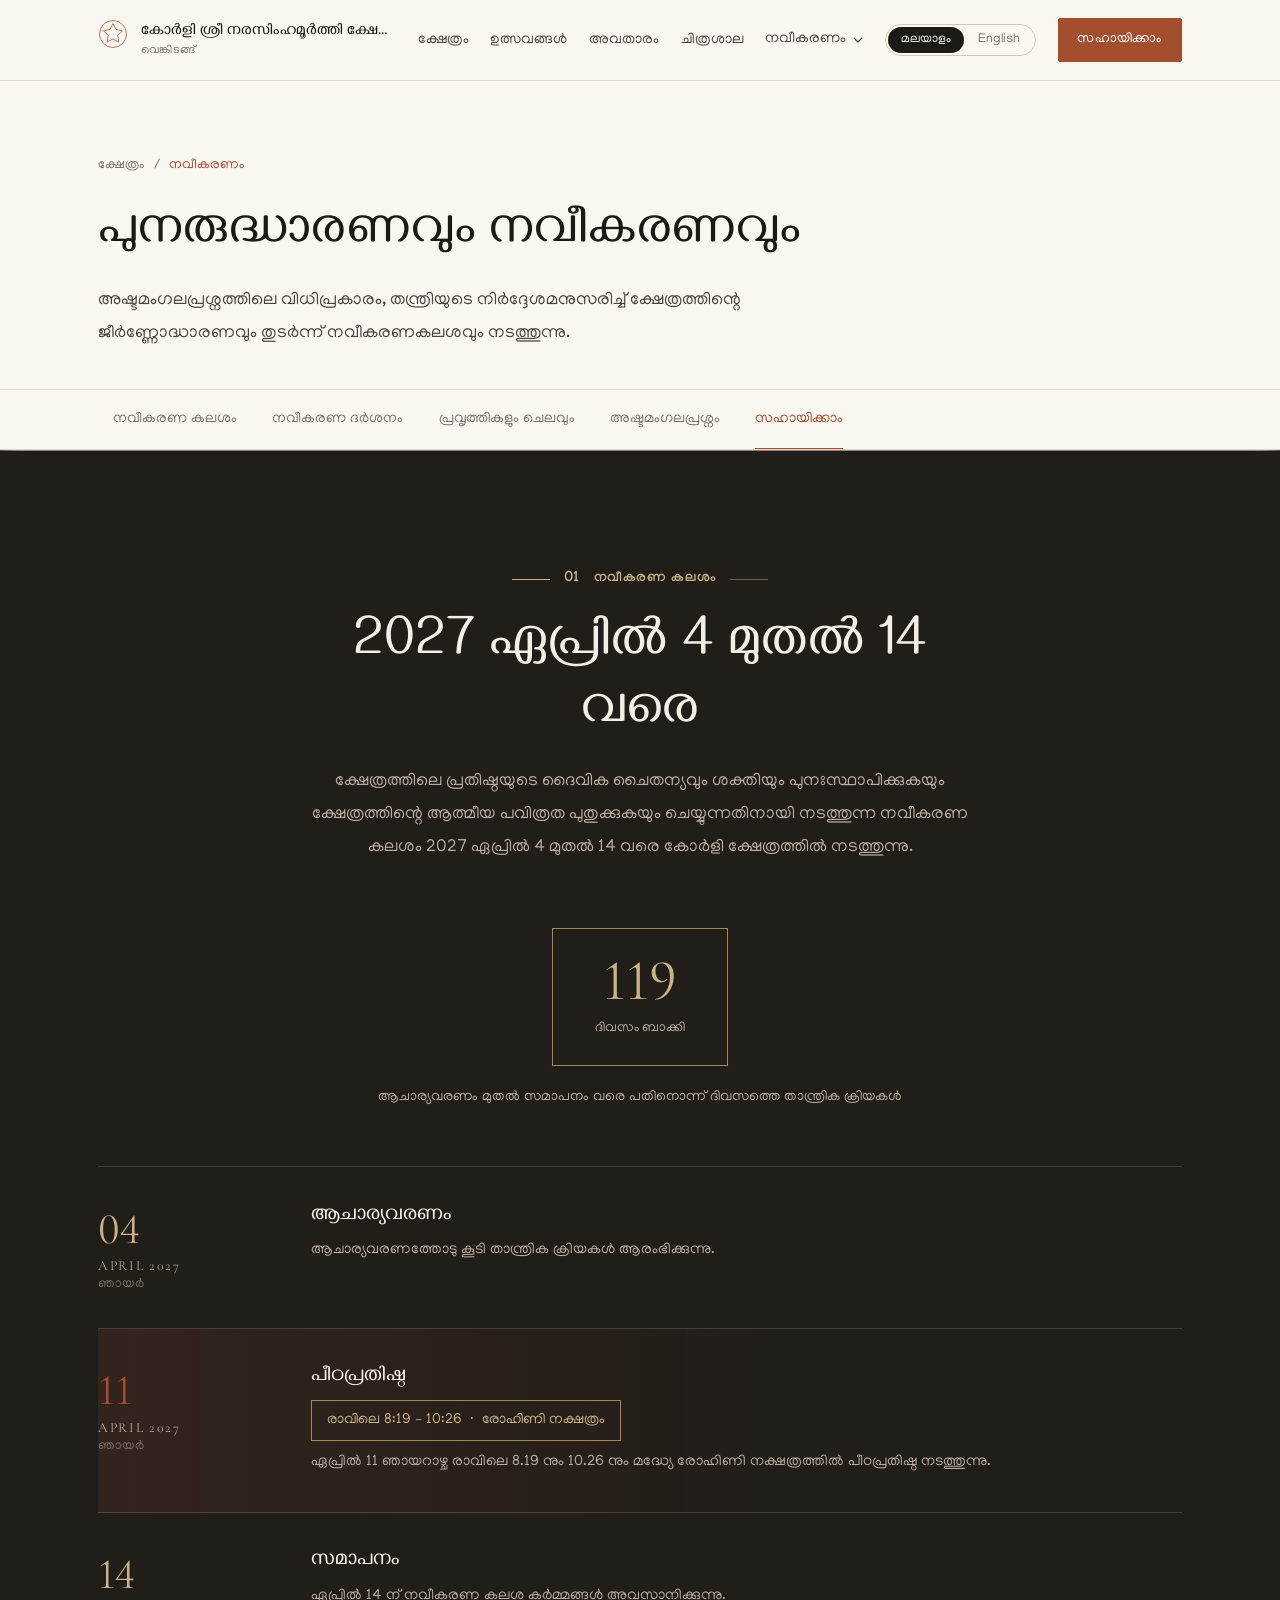
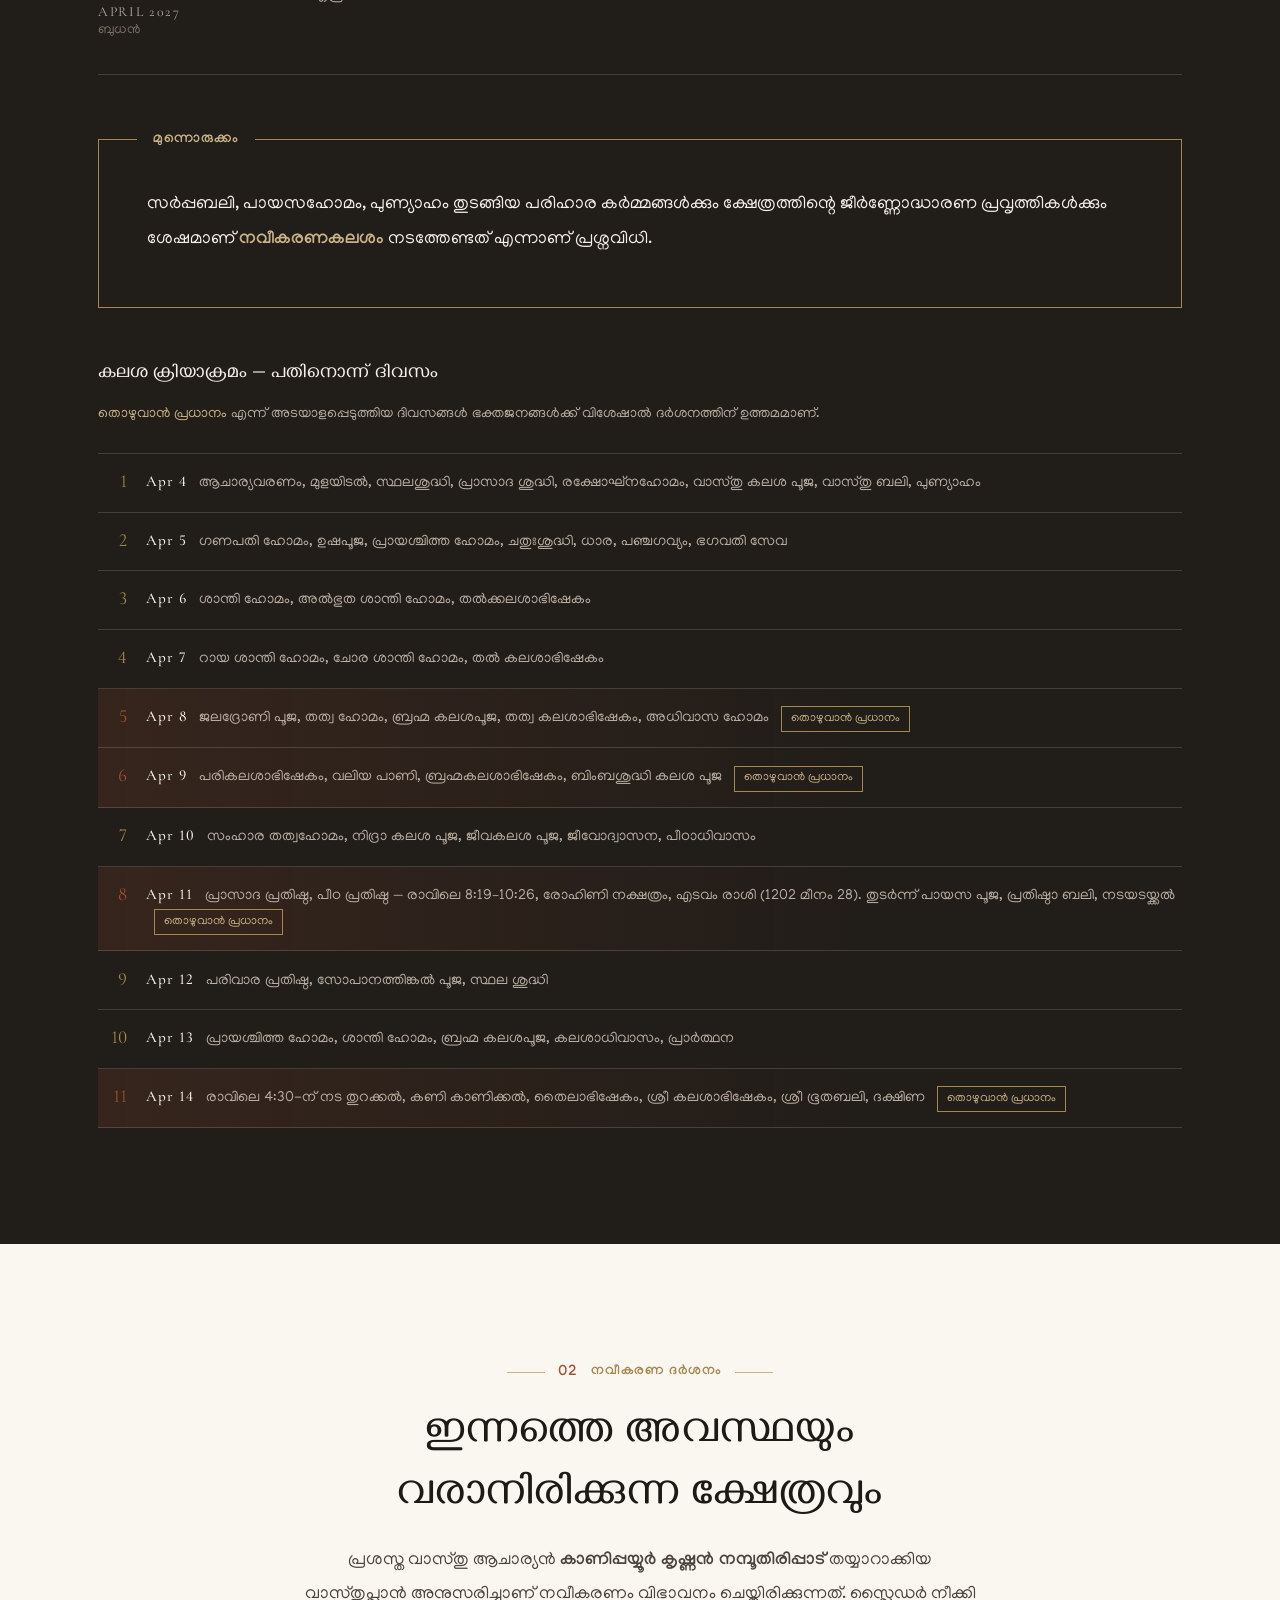
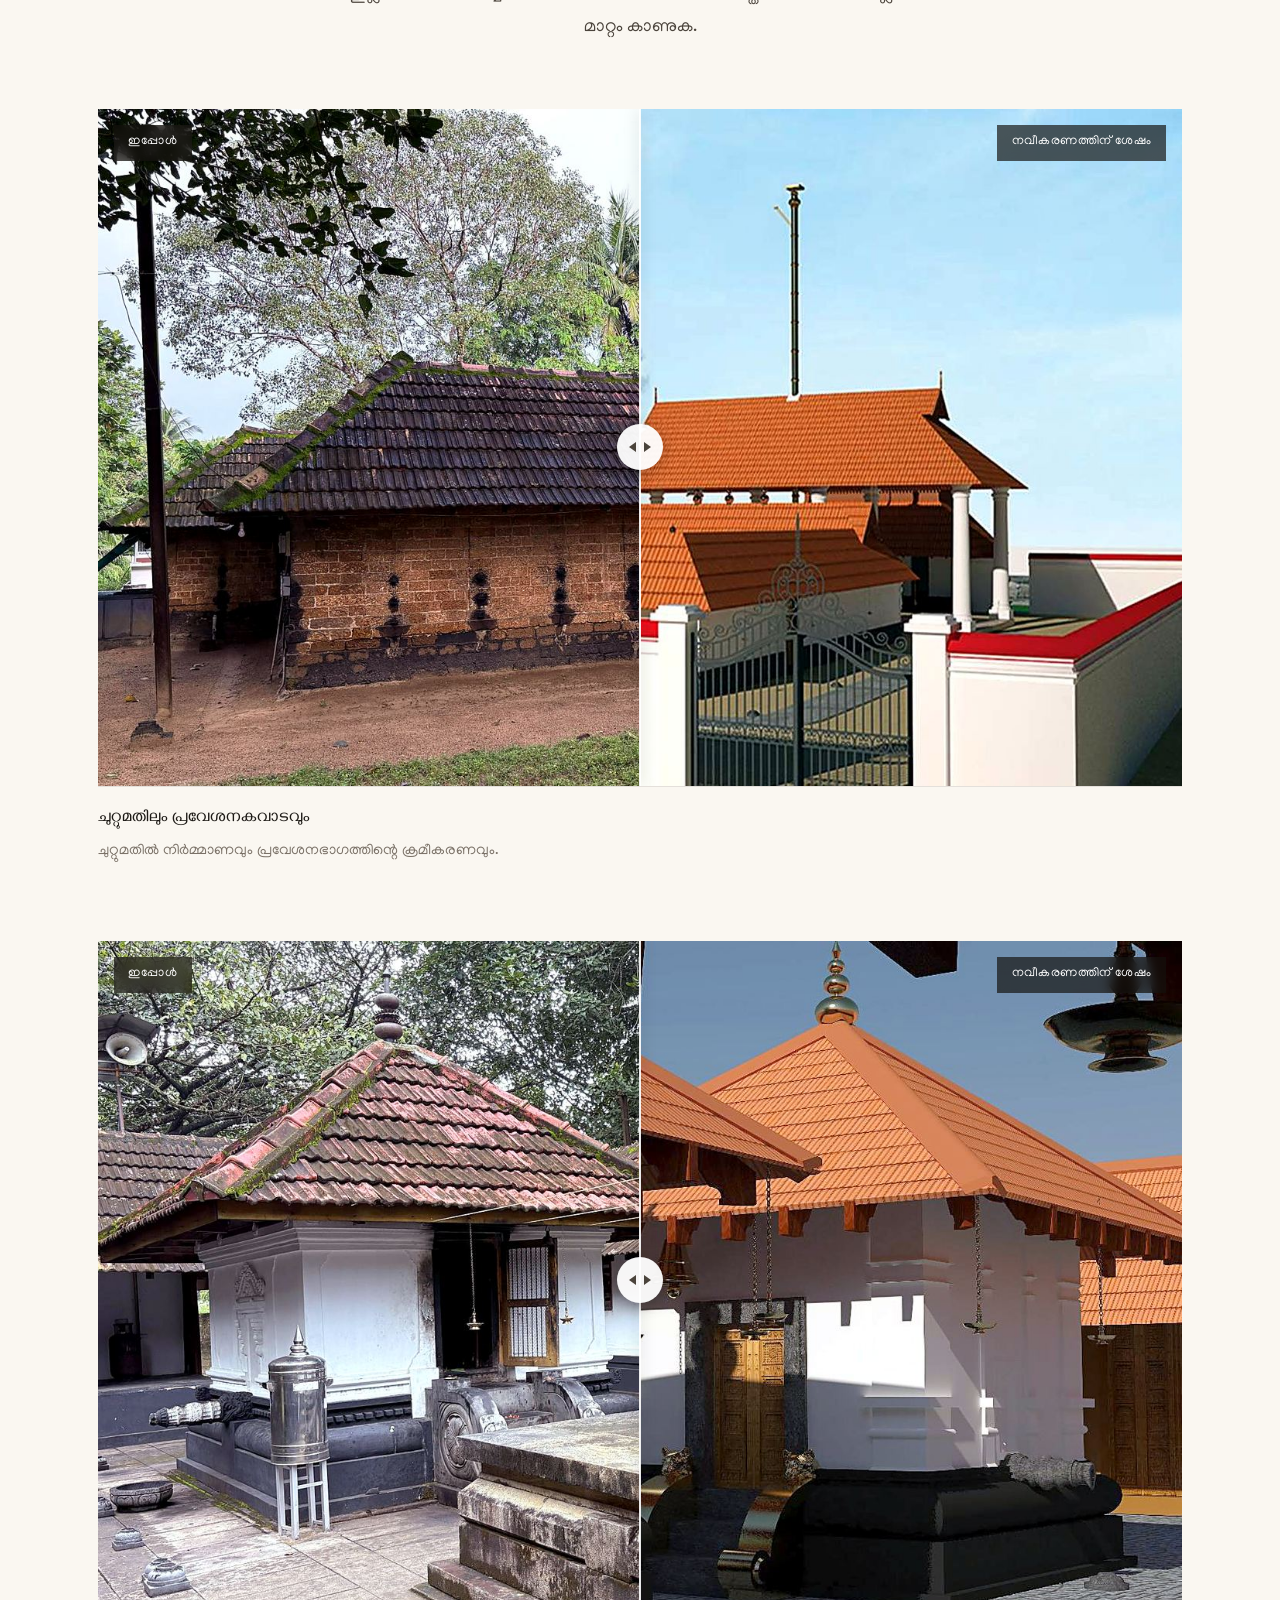
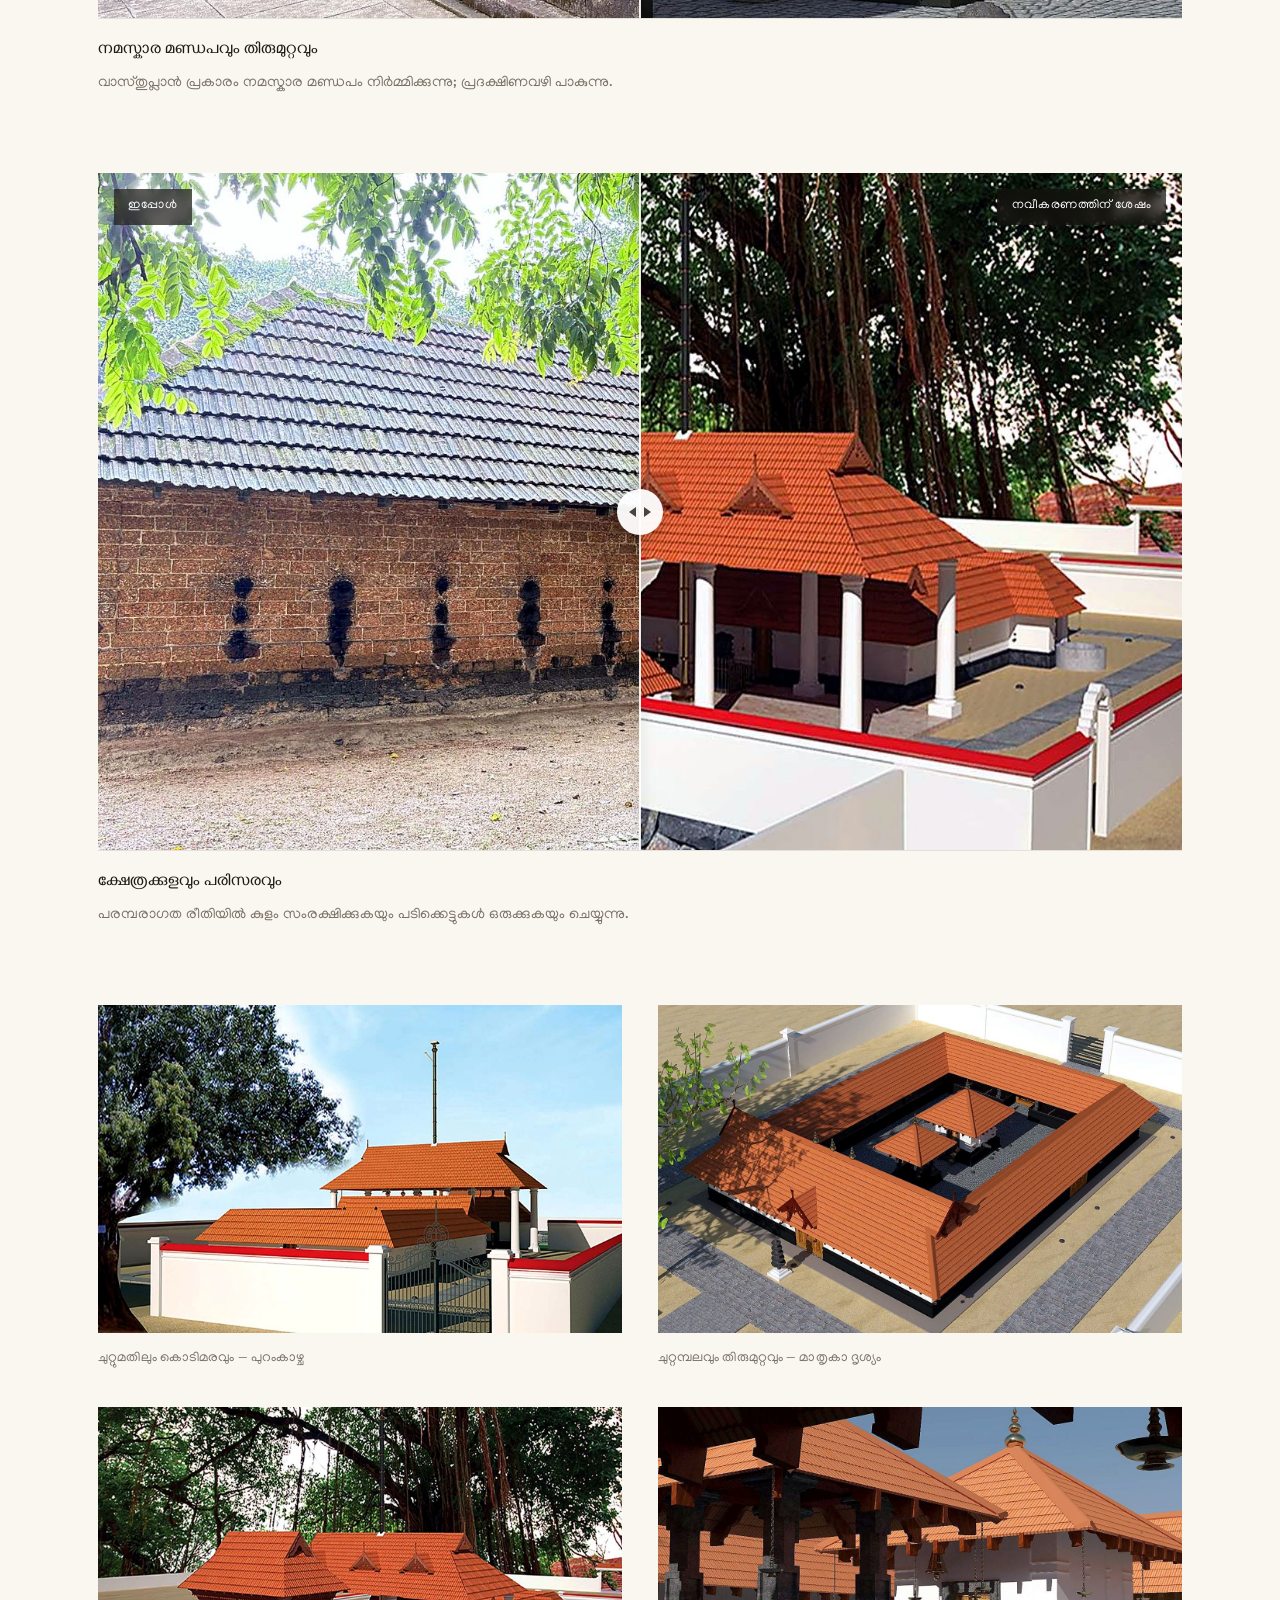
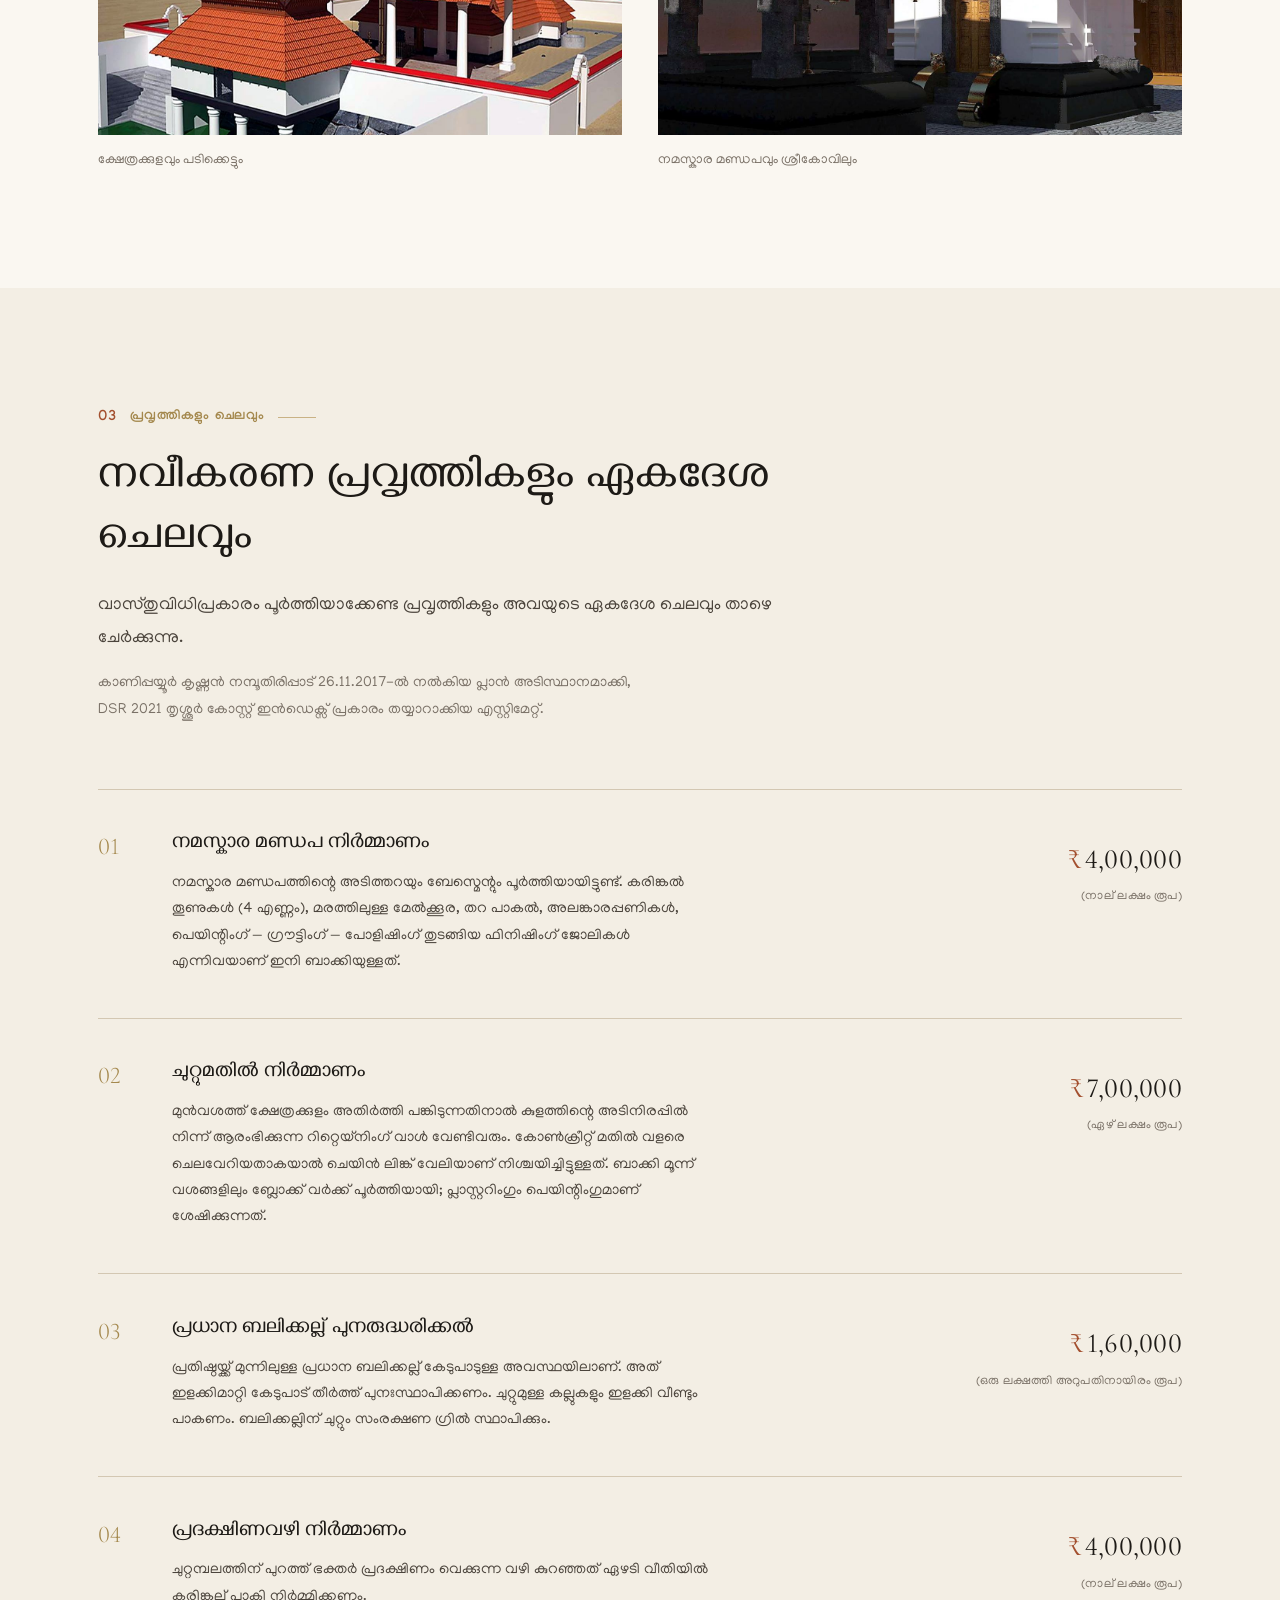
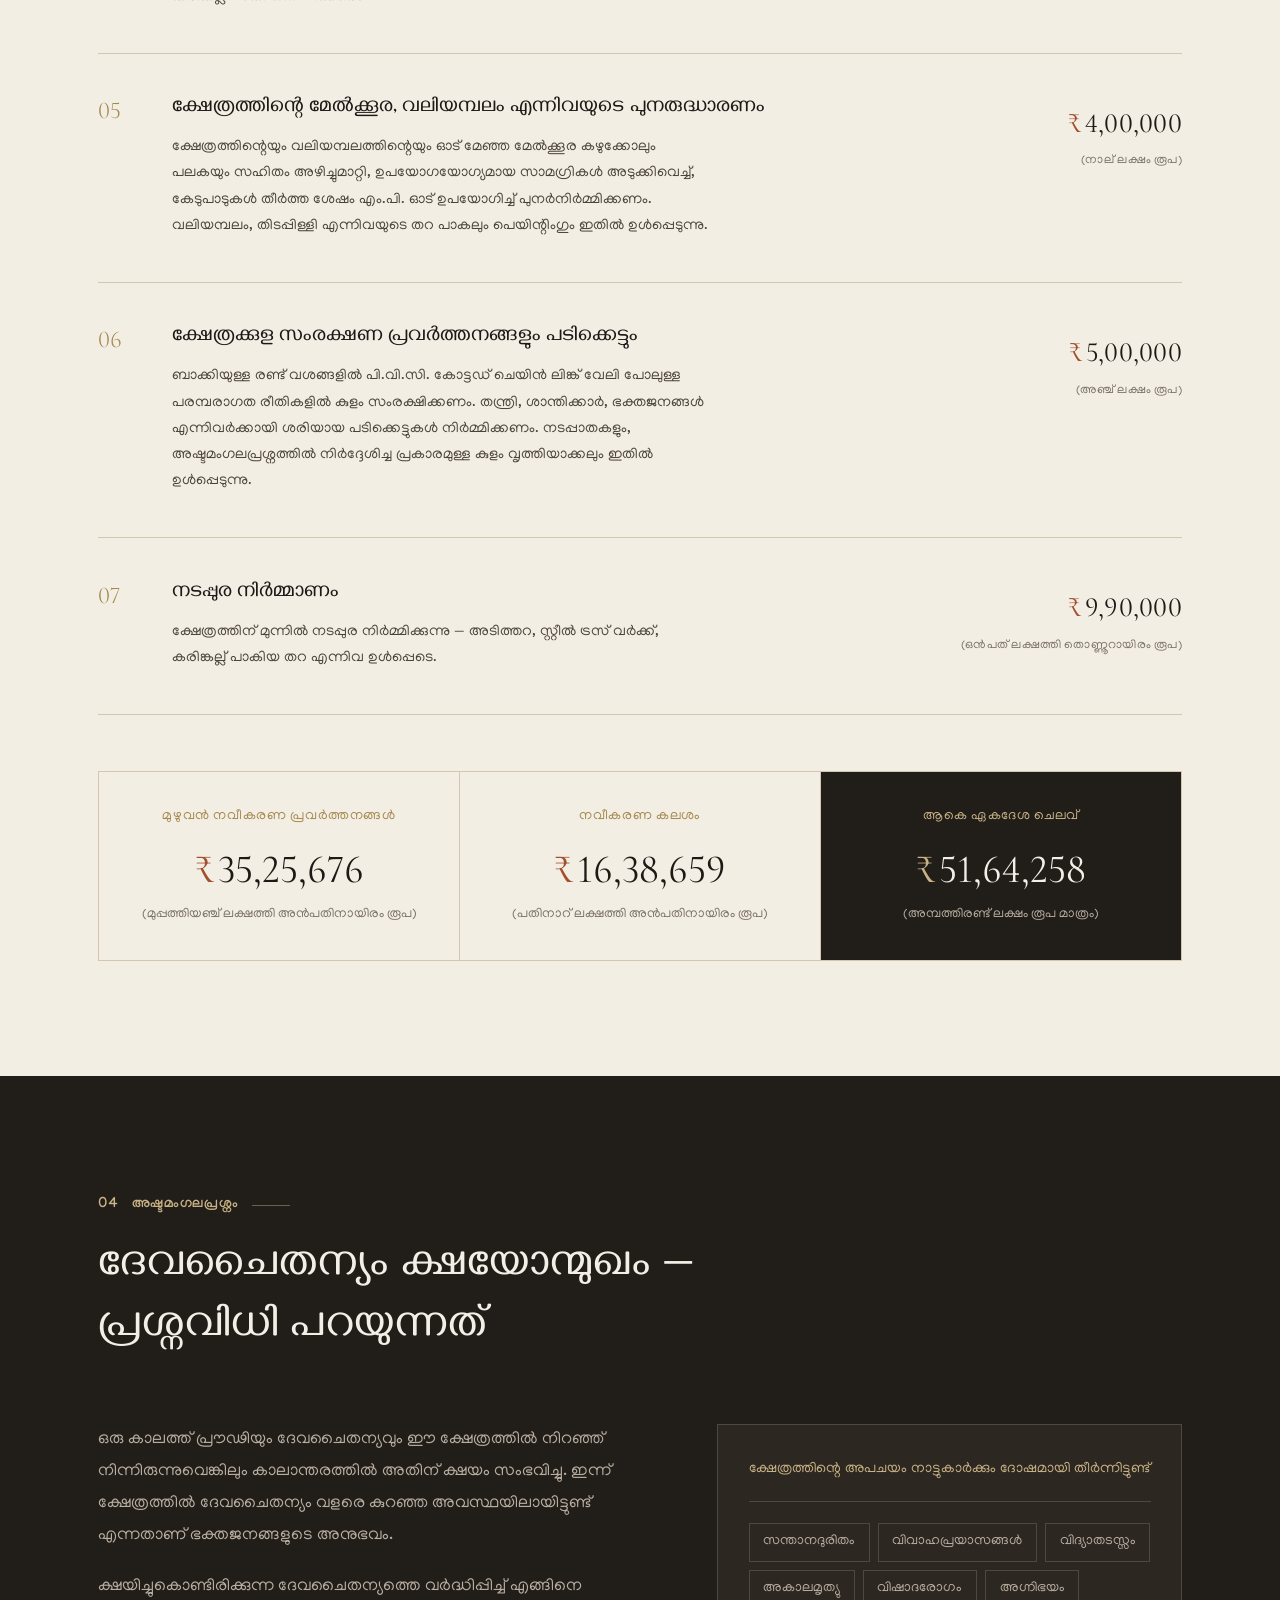
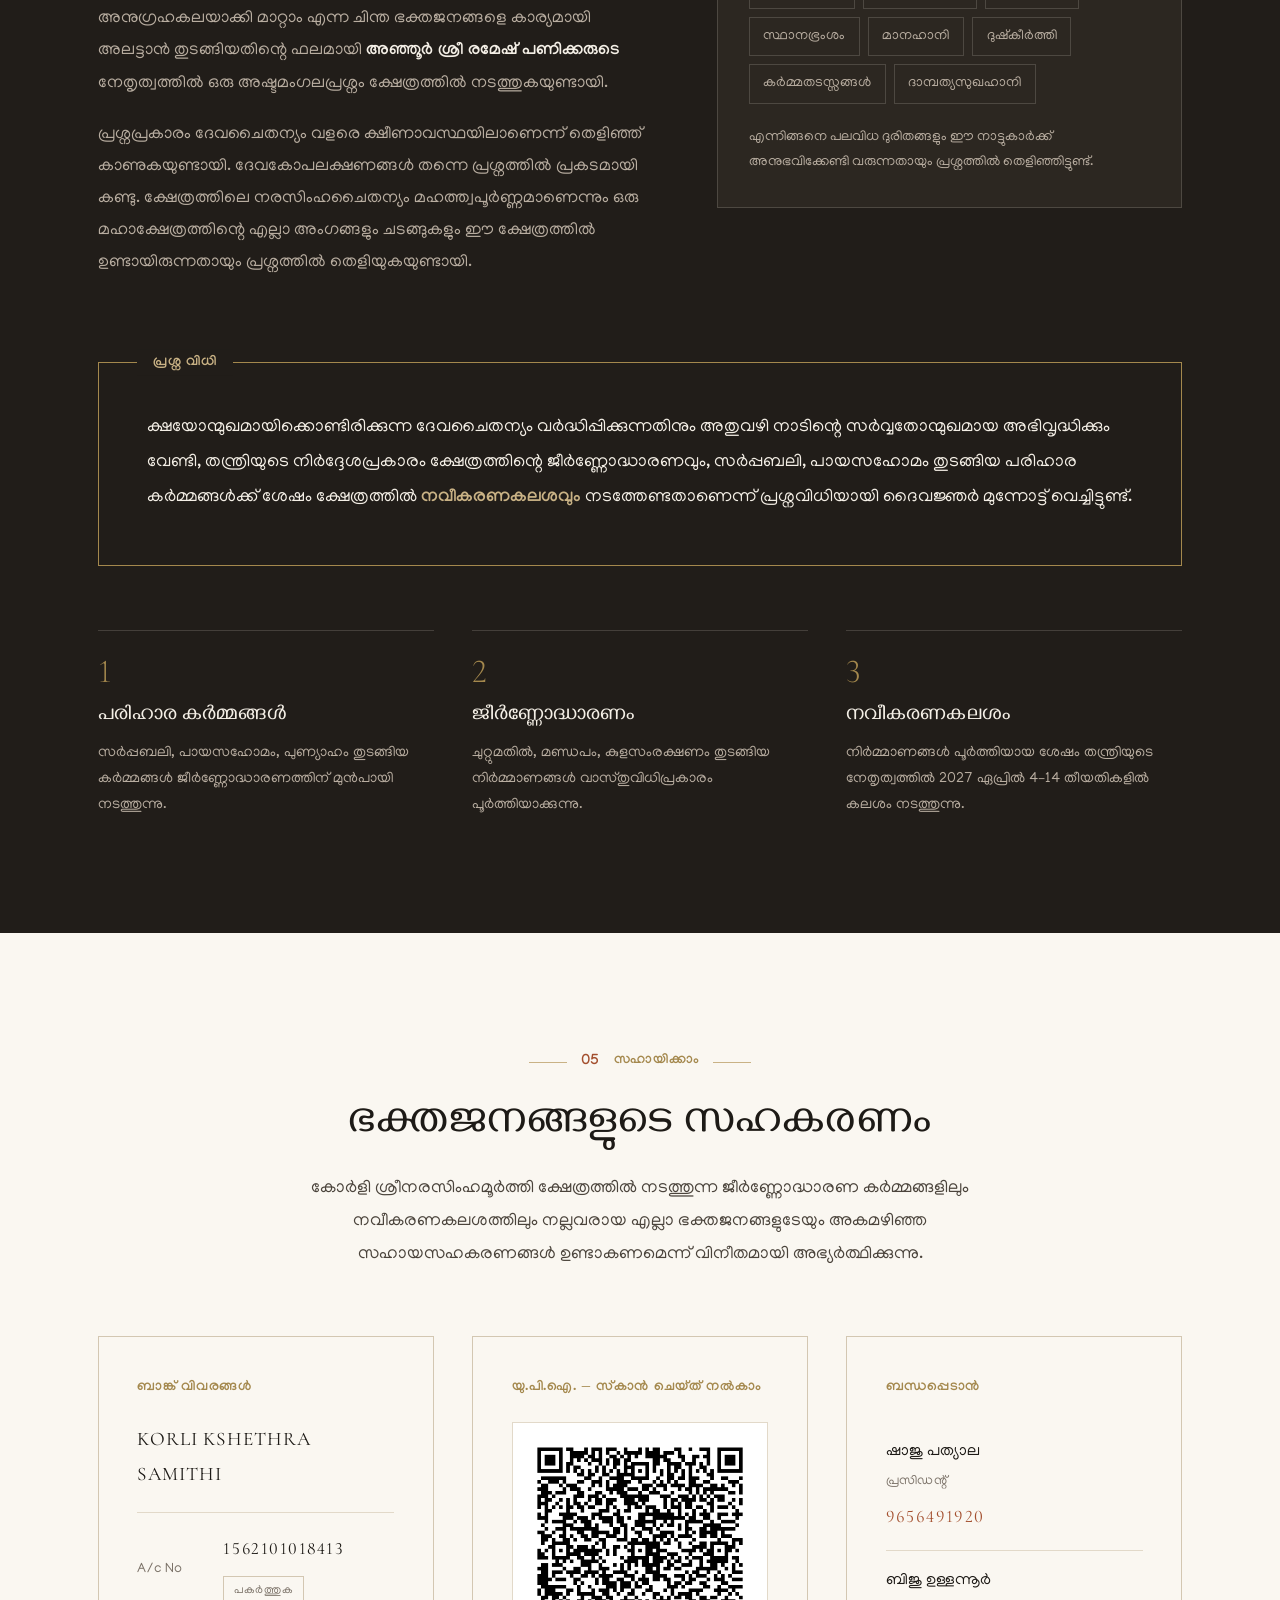
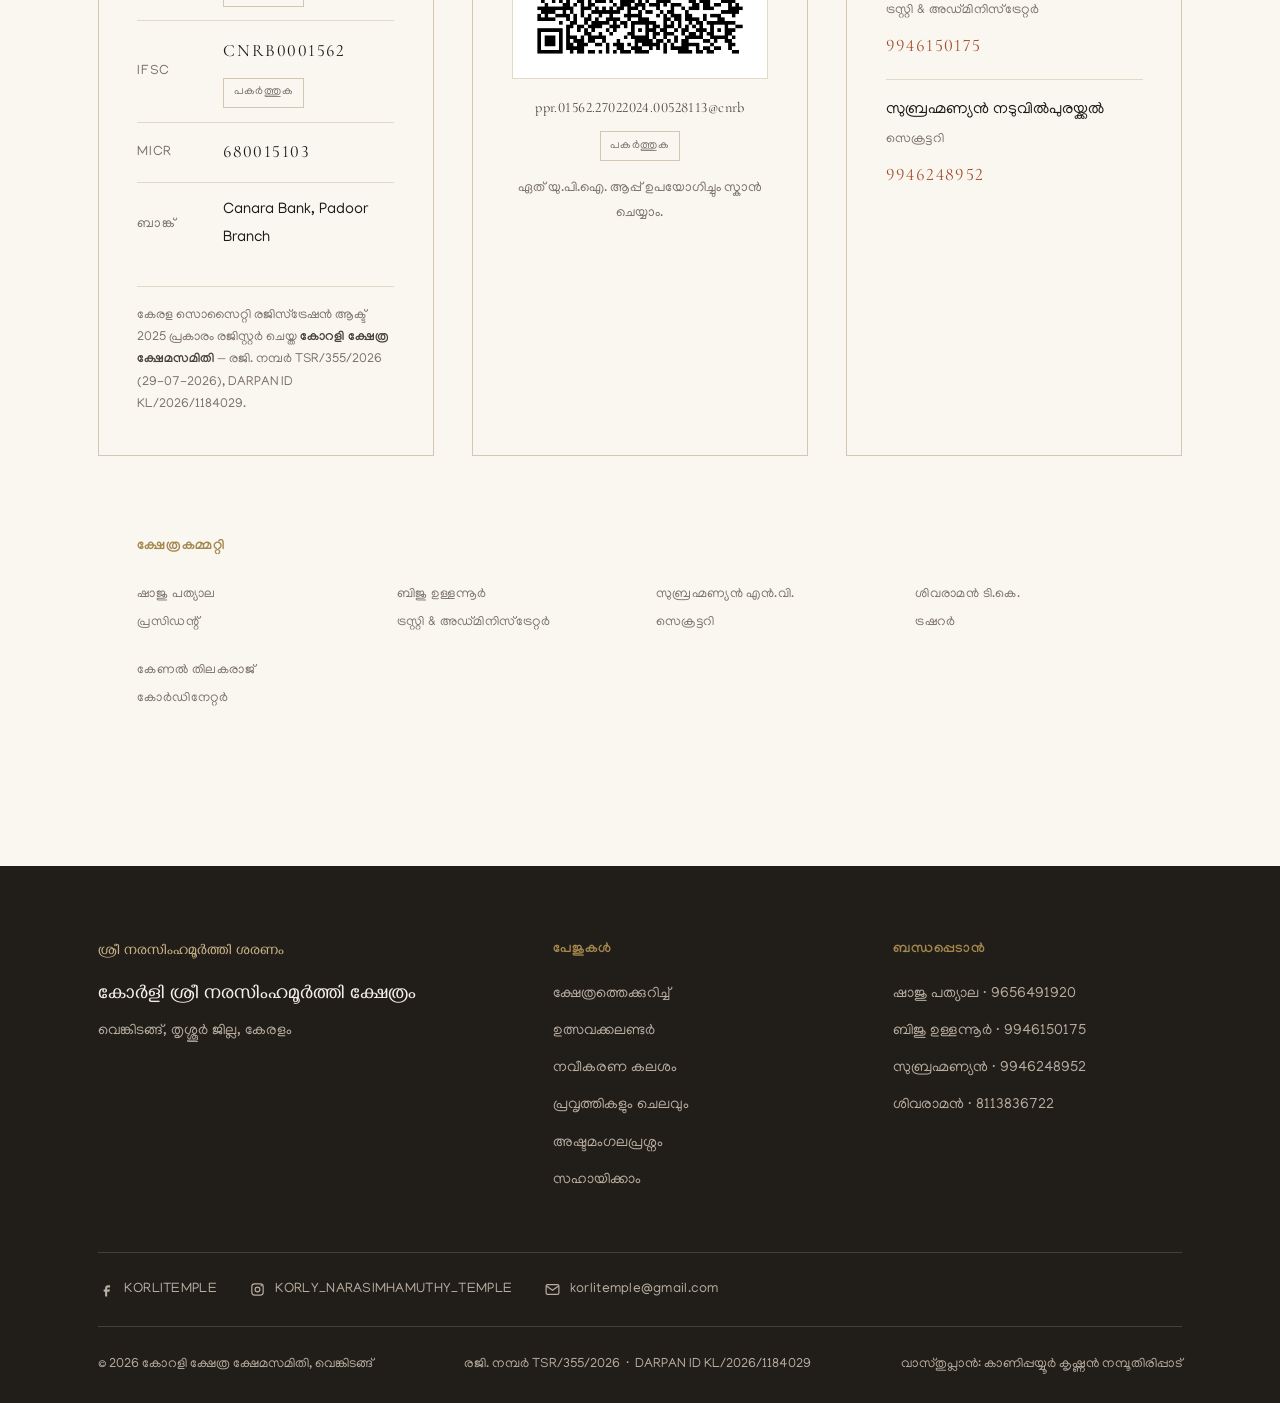
==== Code/renovation.html @ 8194dc12 "Fix live-site script crash; add estimate detail, Kalasham schedule, UPI QR Fixes the reported breaka" ====
<!DOCTYPE html>
<html lang="ml" data-lang="ml">
<head>
<meta charset="UTF-8">
<meta name="viewport" content="width=device-width, initial-scale=1">
<title>നവീകരണം — കോർളി ശ്രീ നരസിംഹമൂർത്തി ക്ഷേത്രം</title>
<meta name="description" content="കോർളി ശ്രീ നരസിംഹമൂർത്തി ക്ഷേത്രത്തിന്റെ ജീർണ്ണോദ്ധാരണവും നവീകരണകലശവും — 2027 ഏപ്രിൽ 4 മുതൽ 14 വരെ. പ്രവൃത്തികൾ, ചെലവ്, സഹകരണം.">
<meta name="theme-color" content="#faf7f1">

<meta property="og:type" content="website">
<meta property="og:locale" content="ml_IN">
<meta property="og:title" content="നവീകരണം — കോർളി ശ്രീ നരസിംഹമൂർത്തി ക്ഷേത്രം">
<meta property="og:description" content="ജീർണ്ണോദ്ധാരണവും നവീകരണകലശവും — 2027 ഏപ്രിൽ 4 മുതൽ 14 വരെ.">
<meta property="og:image" content="assets/img/render-gate.jpg">

<link rel="preconnect" href="https://fonts.googleapis.com">
<link rel="preconnect" href="https://fonts.gstatic.com" crossorigin>
<link href="https://fonts.googleapis.com/css2?family=Gayathri:wght@100;400;700&family=Manjari:wght@100;400;700&family=Cormorant+Garamond:wght@300;400;500;600&display=swap" rel="stylesheet">
<link rel="stylesheet" href="css/style.css">
<noscript><style>
  .reveal{ opacity:1; transform:none; }
  .collapse__body{ max-height:none; opacity:1; }
  .collapse__btn,.langsw{ display:none; }
</style></noscript>
<link rel="icon" href="data:image/svg+xml,%3Csvg xmlns='http://www.w3.org/2000/svg' viewBox='0 0 32 32'%3E%3Crect width='32' height='32' fill='%23faf7f1'/%3E%3Cpath d='M16 4l3.2 6.6L26.5 12l-5.2 5.2 1.2 7.3L16 21l-6.5 3.5 1.2-7.3L5.5 12l7.3-1.4z' fill='none' stroke='%23a34f2e' stroke-width='1.4'/%3E%3C/svg%3E">
</head>
<body>

<div class="progress" id="progress" aria-hidden="true"></div>
<a class="skip" href="#main"><span lang="ml">ഉള്ളടക്കത്തിലേക്ക് പോകുക</span><span lang="en">Skip to content</span></a>

<!-- ══════════ HEADER ══════════ -->
<header class="hdr hdr--solid" id="hdr">
  <div class="hdr__in">
    <a class="brand" href="index.html">
      <span class="brand__mark" aria-hidden="true">
        <svg viewBox="0 0 40 40" width="30" height="30">
          <circle cx="20" cy="20" r="18" fill="none" stroke="currentColor" stroke-width="1"/>
          <path d="M20 6l3.9 8 8.8 1.7-6.3 6.3 1.4 8.8L20 26.6 12.2 30.8l1.4-8.8L7.3 15.7 16.1 14z"
                fill="none" stroke="currentColor" stroke-width="1"/>
        </svg>
      </span>
      <span class="brand__txt">
        <span class="brand__name" lang="ml">കോർളി ശ്രീ നരസിംഹമൂർത്തി ക്ഷേത്രം</span>
        <span class="brand__name" lang="en">Korli Sri Narasimhamurthy Temple</span>
        <span class="brand__sub" lang="ml">വെങ്കിടങ്ങ്</span>
        <span class="brand__sub" lang="en">Venkitangu</span>
      </span>
    </a>

    <nav class="nav" id="nav" aria-label="പ്രധാന മെനു">
      <ul class="nav__list">
        <li><a href="index.html#kshethram"><span lang="ml">ക്ഷേത്രം</span><span lang="en">Temple</span></a></li>
        <li><a href="index.html#kalendar"><span lang="ml">ഉത്സവങ്ങൾ</span><span lang="en">Festivals</span></a></li>
        <li><a href="index.html#avatharam"><span lang="ml">അവതാരം</span><span lang="en">Avatar</span></a></li>
        <li><a href="index.html#chithrasala"><span lang="ml">ചിത്രശാല</span><span lang="en">Gallery</span></a></li>

        <li class="nav__has-sub" data-sub>
          <a href="renovation.html" class="nav__subtoggle is-active" aria-expanded="false" aria-haspopup="true">
            <span lang="ml">നവീകരണം</span><span lang="en">Renovation</span>
            <svg class="nav__caret" viewBox="0 0 10 6" width="10" height="6" aria-hidden="true">
              <path d="M1 1l4 4 4-4" fill="none" stroke="currentColor" stroke-width="1.3"/>
            </svg>
          </a>
          <ul class="nav__sub">
            <li><a href="#kalasham"><span lang="ml">നവീകരണ കലശം</span><span lang="en">Naveekarana Kalasham</span></a></li>
            <li><a href="#darshanam"><span lang="ml">നവീകരണ ദർശനം</span><span lang="en">Renovation Vision</span></a></li>
            <li><a href="#pravruthikal"><span lang="ml">പ്രവൃത്തികളും ചെലവും</span><span lang="en">Works &amp; Costs</span></a></li>
            <li><a href="#prashnam"><span lang="ml">അഷ്ടമംഗലപ്രശ്നം</span><span lang="en">Ashtamangala Prashna</span></a></li>
          </ul>
        </li>
      </ul>

      <div class="langsw" role="group" aria-label="Language / ഭാഷ">
        <button type="button" data-lang-set="ml" class="is-on">മലയാളം</button>
        <button type="button" data-lang-set="en">English</button>
      </div>

      <a class="btn btn--sm nav__cta" href="#sahayikkam">
        <span lang="ml">സഹായിക്കാം</span><span lang="en">Contribute</span>
      </a>
    </nav>

    <button class="burger" id="burger" aria-label="മെനു തുറക്കുക" aria-expanded="false" aria-controls="nav">
      <span></span><span></span><span></span>
    </button>
  </div>
</header>

<main id="main">

<!-- ══════════ PAGE HEAD ══════════ -->
<section class="phead">
  <div class="wrap">
    <nav class="crumb" aria-label="ബ്രെഡ്ക്രംബ്">
      <a href="index.html"><span lang="ml">ക്ഷേത്രം</span><span lang="en">Temple</span></a>
      <span aria-hidden="true">/</span>
      <span class="crumb__now"><span lang="ml">നവീകരണം</span><span lang="en">Renovation</span></span>
    </nav>
    <h1 class="phead__title">
      <span lang="ml">പുനരുദ്ധാരണവും നവീകരണവും</span>
      <span lang="en">Restoration &amp; Renovation</span>
    </h1>
    <p class="phead__lede">
      <span lang="ml">അഷ്ടമംഗലപ്രശ്നത്തിലെ വിധിപ്രകാരം, തന്ത്രിയുടെ നിർദ്ദേശമനുസരിച്ച്
        ക്ഷേത്രത്തിന്റെ ജീർണ്ണോദ്ധാരണവും തുടർന്ന് നവീകരണകലശവും നടത്തുന്നു.</span>
      <span lang="en">Following the verdict of the Ashtamangalya Prashna and the Thanthri's
        instructions, the temple is being restored, to be followed by the Naveekarana Kalasham.</span>
    </p>
  </div>
</section>

<!-- ══════════ SECTION TABS ══════════ -->
<nav class="tabs" id="tabs" aria-label="നവീകരണ വിഭാഗങ്ങൾ">
  <div class="wrap tabs__in">
    <a href="#kalasham"><span lang="ml">നവീകരണ കലശം</span><span lang="en">Kalasham</span></a>
    <a href="#darshanam"><span lang="ml">നവീകരണ ദർശനം</span><span lang="en">Vision</span></a>
    <a href="#pravruthikal"><span lang="ml">പ്രവൃത്തികളും ചെലവും</span><span lang="en">Works &amp; Costs</span></a>
    <a href="#prashnam"><span lang="ml">അഷ്ടമംഗലപ്രശ്നം</span><span lang="en">Prashna</span></a>
    <a href="#sahayikkam"><span lang="ml">സഹായിക്കാം</span><span lang="en">Contribute</span></a>
  </div>
</nav>

<!-- ══════════ KALASHAM ══════════ -->
<section class="sec sec--dark" id="kalasham">
  <div class="wrap">
    <header class="sec__head sec__head--center">
      <p class="eyebrow eyebrow--light reveal"><span class="num">01</span>
        <span lang="ml">നവീകരണ കലശം</span><span lang="en">Naveekarana Kalasham</span></p>
      <h2 class="h2--lg reveal" data-d="1">
        <span lang="ml">2027 ഏപ്രിൽ 4 മുതൽ 14 വരെ</span>
        <span lang="en">4 – 14 April 2027</span>
      </h2>
      <p class="lede lede--light reveal" data-d="2">
        <span lang="ml">ക്ഷേത്രത്തിലെ പ്രതിഷ്ഠയുടെ ദൈവിക ചൈതന്യവും ശക്തിയും പുനഃസ്ഥാപിക്കുകയും
          ക്ഷേത്രത്തിന്റെ ആത്മീയ പവിത്രത പുതുക്കുകയും ചെയ്യുന്നതിനായി നടത്തുന്ന നവീകരണ കലശം
          2027 ഏപ്രിൽ 4 മുതൽ 14 വരെ കോർളി ക്ഷേത്രത്തിൽ നടത്തുന്നു.</span>
        <span lang="en">The Naveekarana Kalasham — performed to restore the divine energy and power
          of the deity and to renew the spiritual sanctity of the temple — will be held at Korli
          Temple from 4 to 14 April 2027.</span>
      </p>
    </header>

    <div class="countdown reveal" id="countdown" data-target="2027-04-04T00:00:00+05:30">
      <div class="countdown__box">
        <span class="countdown__n" id="cdDays">—</span>
        <span class="countdown__l"><span lang="ml">ദിവസം ബാക്കി</span><span lang="en">days to go</span></span>
      </div>
      <p class="countdown__note">
        <span lang="ml">ആചാര്യവരണം മുതൽ സമാപനം വരെ പതിനൊന്ന് ദിവസത്തെ താന്ത്രിക ക്രിയകൾ</span>
        <span lang="en">Eleven days of Thantric rites, from the Acharyavaranam to the conclusion</span>
      </p>
    </div>

    <ol class="tline">
      <li class="tline__it reveal">
        <div class="tline__date">
          <span class="tline__d">04</span>
          <span class="tline__m">April 2027</span>
          <span class="tline__w"><span lang="ml">ഞായർ</span><span lang="en">Sunday</span></span>
        </div>
        <div class="tline__body">
          <h3><span lang="ml">ആചാര്യവരണം</span><span lang="en">Acharyavaranam</span></h3>
          <p><span lang="ml">ആചാര്യവരണത്തോടു കൂടി താന്ത്രിക ക്രിയകൾ ആരംഭിക്കുന്നു.</span>
             <span lang="en">The Thantric rites commence with the formal invitation of the
             presiding Acharya.</span></p>
        </div>
      </li>

      <li class="tline__it tline__it--key reveal" data-d="1">
        <div class="tline__date">
          <span class="tline__d">11</span>
          <span class="tline__m">April 2027</span>
          <span class="tline__w"><span lang="ml">ഞായർ</span><span lang="en">Sunday</span></span>
        </div>
        <div class="tline__body">
          <h3><span lang="ml">പീഠപ്രതിഷ്ഠ</span><span lang="en">Peedha Prathishta</span></h3>
          <p class="tline__hi">
            <span lang="ml">രാവിലെ 8:19 – 10:26 &nbsp;·&nbsp; രോഹിണി നക്ഷത്രം</span>
            <span lang="en">8:19 – 10:26 a.m. &nbsp;·&nbsp; Rohini nakshatra</span>
          </p>
          <p><span lang="ml">ഏപ്രിൽ 11 ഞായറാഴ്ച രാവിലെ 8.19 നും 10.26 നും മദ്ധ്യേ രോഹിണി
             നക്ഷത്രത്തിൽ പീഠപ്രതിഷ്ഠ നടത്തുന്നു.</span>
             <span lang="en">The consecration of the pedestal is performed on Sunday 11 April,
             between 8:19 and 10:26 in the morning, under the star Rohini.</span></p>
        </div>
      </li>

      <li class="tline__it reveal" data-d="2">
        <div class="tline__date">
          <span class="tline__d">14</span>
          <span class="tline__m">April 2027</span>
          <span class="tline__w"><span lang="ml">ബുധൻ</span><span lang="en">Wednesday</span></span>
        </div>
        <div class="tline__body">
          <h3><span lang="ml">സമാപനം</span><span lang="en">Conclusion</span></h3>
          <p><span lang="ml">ഏപ്രിൽ 14 ന് നവീകരണ കലശ കർമ്മങ്ങൾ അവസാനിക്കുന്നു.</span>
             <span lang="en">The Naveekarana Kalasham rites conclude on 14 April.</span></p>
        </div>
      </li>
    </ol>

    <div class="verdict reveal">
      <p class="verdict__label"><span lang="ml">മുന്നൊരുക്കം</span><span lang="en">Prerequisite</span></p>
      <p class="verdict__text">
        <span lang="ml">സർപ്പബലി, പായസഹോമം, പുണ്യാഹം തുടങ്ങിയ പരിഹാര കർമ്മങ്ങൾക്കും
          ക്ഷേത്രത്തിന്റെ ജീർണ്ണോദ്ധാരണ പ്രവൃത്തികൾക്കും ശേഷമാണ്
          <strong>നവീകരണകലശം</strong> നടത്തേണ്ടത് എന്നാണ് പ്രശ്നവിധി.</span>
        <span lang="en">The Prashna verdict holds that the <strong>Naveekarana Kalasham</strong>
          must follow the remedial rites — Sarppa Bali, Paayasa Homam, Punyaham — and the
          completion of the temple's restoration works.</span>
      </p>
    </div>

    <div class="kramam reveal">
      <p class="kramam__h">
        <span lang="ml">കലശ ക്രിയാക്രമം — പതിനൊന്ന് ദിവസം</span>
        <span lang="en">Order of rites — eleven days</span>
      </p>
      <p class="kramam__note">
        <span lang="ml"><b>തൊഴുവാൻ പ്രധാനം</b> എന്ന് അടയാളപ്പെടുത്തിയ ദിവസങ്ങൾ ഭക്തജനങ്ങൾക്ക്
          വിശേഷാൽ ദർശനത്തിന് ഉത്തമമാണ്.</span>
        <span lang="en">Days marked <b>special for darshan</b> are the most auspicious for
          devotees to attend.</span>
      </p>
      <ol class="kramam__list">
        <li><span class="kramam__d">1</span><span class="kramam__t"><b>Apr 4</b>
          <span lang="ml">ആചാര്യവരണം, മുളയിടൽ, സ്ഥലശുദ്ധി, പ്രാസാദ ശുദ്ധി, രക്ഷോഘ്നഹോമം,
            വാസ്തു കലശ പൂജ, വാസ്തു ബലി, പുണ്യാഹം</span>
          <span lang="en">Acharyavaranam, Mulayidal, Sthalasuddhi, Prasada Suddhi,
            Rakshoghna Homam, Vaasthu Kalasa Pooja, Vaasthu Bali, Punyaham</span></span></li>
        <li><span class="kramam__d">2</span><span class="kramam__t"><b>Apr 5</b>
          <span lang="ml">ഗണപതി ഹോമം, ഉഷപൂജ, പ്രായശ്ചിത്ത ഹോമം, ചതുഃശുദ്ധി, ധാര,
            പഞ്ചഗവ്യം, ഭഗവതി സേവ</span>
          <span lang="en">Ganapathi Homam, Usha Pooja, Prayaschitha Homam, Chathussuddhi,
            Dhaara, Panchagavyam, Bhagavathi Seva</span></span></li>
        <li><span class="kramam__d">3</span><span class="kramam__t"><b>Apr 6</b>
          <span lang="ml">ശാന്തി ഹോമം, അൽഭുത ശാന്തി ഹോമം, തൽക്കലശാഭിഷേകം</span>
          <span lang="en">Santhi Homam, Albhutha Santhi Homam, Thalkalasabhishekam</span></span></li>
        <li><span class="kramam__d">4</span><span class="kramam__t"><b>Apr 7</b>
          <span lang="ml">റായ ശാന്തി ഹോമം, ചോര ശാന്തി ഹോമം, തൽ കലശാഭിഷേകം</span>
          <span lang="en">Raaya Santhi Homam, Chora Santhi Homam, Thalkalasabhishekam</span></span></li>
        <li class="is-key"><span class="kramam__d">5</span><span class="kramam__t"><b>Apr 8</b>
          <span lang="ml">ജലദ്രോണി പൂജ, തത്വ ഹോമം, ബ്രഹ്മ കലശപൂജ, തത്വ കലശാഭിഷേകം,
            അധിവാസ ഹോമം</span>
          <span lang="en">Jaladroni Pooja, Thathwa Homam, Brahma Kalasa Pooja,
            Thathwa Kalasabhishekam, Adhivasa Homam</span>
          <em lang="ml">തൊഴുവാൻ പ്രധാനം</em><em lang="en">Special for darshan</em></span></li>
        <li class="is-key"><span class="kramam__d">6</span><span class="kramam__t"><b>Apr 9</b>
          <span lang="ml">പരികലശാഭിഷേകം, വലിയ പാണി, ബ്രഹ്മകലശാഭിഷേകം, ബിംബശുദ്ധി
            കലശ പൂജ</span>
          <span lang="en">Parikalasabhishekam, Valiya Paani, Brahmakalasabhishekam,
            Bimbasuddhi Kalasa Pooja</span>
          <em lang="ml">തൊഴുവാൻ പ്രധാനം</em><em lang="en">Special for darshan</em></span></li>
        <li><span class="kramam__d">7</span><span class="kramam__t"><b>Apr 10</b>
          <span lang="ml">സംഹാര തത്വഹോമം, നിദ്രാ കലശ പൂജ, ജീവകലശ പൂജ, ജീവോദ്വാസന,
            പീഠാധിവാസം</span>
          <span lang="en">Samhaara Thathwa Homam, Nidra Kalasa Pooja, Jeevakalasa Pooja,
            Jeevodvaasana, Peedhaadhivasam</span></span></li>
        <li class="is-key"><span class="kramam__d">8</span><span class="kramam__t"><b>Apr 11</b>
          <span lang="ml">പ്രാസാദ പ്രതിഷ്ഠ, പീഠ പ്രതിഷ്ഠ — രാവിലെ 8:19–10:26,
            രോഹിണി നക്ഷത്രം, എടവം രാശി (1202 മീനം 28). തുടർന്ന് പായസ പൂജ,
            പ്രതിഷ്ഠാ ബലി, നടയടയ്ക്കൽ</span>
          <span lang="en">Prasada Prathishta and Peedha Prathishta — 8:19–10:26 a.m., Rohini
            nakshatra, Edavam rasi (1202 Meenam 28). Followed by Payasa Pooja,
            Prathishta Bali and Nadayadaykkal</span>
          <em lang="ml">തൊഴുവാൻ പ്രധാനം</em><em lang="en">Special for darshan</em></span></li>
        <li><span class="kramam__d">9</span><span class="kramam__t"><b>Apr 12</b>
          <span lang="ml">പരിവാര പ്രതിഷ്ഠ, സോപാനത്തിങ്കൽ പൂജ, സ്ഥല ശുദ്ധി</span>
          <span lang="en">Parivaara Prathishta, Sopanathinkal Pooja, Sthala Suddhi</span></span></li>
        <li><span class="kramam__d">10</span><span class="kramam__t"><b>Apr 13</b>
          <span lang="ml">പ്രായശ്ചിത്ത ഹോമം, ശാന്തി ഹോമം, ബ്രഹ്മ കലശപൂജ, കലശാധിവാസം,
            പ്രാർത്ഥന</span>
          <span lang="en">Prayaschitha Homam, Santhi Homam, Brahma Kalasa Pooja,
            Kalasaadhivasam, Prarthana</span></span></li>
        <li class="is-key"><span class="kramam__d">11</span><span class="kramam__t"><b>Apr 14</b>
          <span lang="ml">രാവിലെ 4:30-ന് നട തുറക്കൽ, കണി കാണിക്കൽ, തൈലാഭിഷേകം,
            ശ്രീ കലശാഭിഷേകം, ശ്രീ ഭൂതബലി, ദക്ഷിണ</span>
          <span lang="en">Nada opens at 4:30 a.m., Kani Kaanikkal, Thailabhishekam,
            Sree Kalasabhishekam, Sree Bhoothabali, Dakshina</span>
          <em lang="ml">തൊഴുവാൻ പ്രധാനം</em><em lang="en">Special for darshan</em></span></li>
      </ol>
    </div>
  </div>
</section>

<!-- ══════════ BEFORE / AFTER ══════════ -->
<section class="sec" id="darshanam">
  <div class="wrap">
    <header class="sec__head sec__head--center">
      <p class="eyebrow reveal"><span class="num">02</span>
        <span lang="ml">നവീകരണ ദർശനം</span><span lang="en">Renovation Vision</span></p>
      <h2 class="reveal" data-d="1">
        <span lang="ml">ഇന്നത്തെ അവസ്ഥയും വരാനിരിക്കുന്ന ക്ഷേത്രവും</span>
        <span lang="en">The temple today, and as it will be</span>
      </h2>
      <p class="lede reveal" data-d="2">
        <span lang="ml">പ്രശസ്ത വാസ്തു ആചാര്യൻ <strong>കാണിപ്പയ്യൂർ കൃഷ്ണൻ നമ്പൂതിരിപ്പാട്</strong>
          തയ്യാറാക്കിയ വാസ്തുപ്ലാൻ അനുസരിച്ചാണ് നവീകരണം വിഭാവനം ചെയ്തിരിക്കുന്നത്.
          സ്ലൈഡർ നീക്കി മാറ്റം കാണുക.</span>
        <span lang="en">The renovation follows the vaasthu plan prepared by the renowned vaasthu
          acharya <strong>Kanippayyoor Krishnan Namboothirippad</strong>. Drag the slider to see
          the change.</span>
      </p>
    </header>

    <div class="ba-list">
      <figure class="ba-item reveal">
        <div class="ba" data-ba>
          <img class="ba__img ba__img--after" src="assets/img/after-front.jpg" alt="നവീകരണത്തിന് ശേഷമുള്ള ക്ഷേത്രത്തിന്റെ മുൻഭാഗം" loading="lazy" width="1400" height="874">
          <div class="ba__clip">
            <img class="ba__img ba__img--before" src="assets/img/before-front.jpg" alt="ഇന്നത്തെ ക്ഷേത്രത്തിന്റെ മുൻഭാഗം" loading="lazy" width="1400" height="875">
          </div>
          <span class="ba__tag ba__tag--l"><span lang="ml">ഇപ്പോൾ</span><span lang="en">Now</span></span>
          <span class="ba__tag ba__tag--r"><span lang="ml">നവീകരണത്തിന് ശേഷം</span><span lang="en">After renovation</span></span>
          <div class="ba__handle" aria-hidden="true"><span class="ba__grip"></span></div>
          <input class="ba__range" type="range" min="0" max="100" value="50" step="0.1" aria-label="മുൻഭാഗം — മുൻപും ശേഷവും താരതമ്യം ചെയ്യുക">
        </div>
        <figcaption>
          <strong><span lang="ml">ചുറ്റുമതിലും പ്രവേശനകവാടവും</span><span lang="en">Compound wall &amp; entrance</span></strong>
          <span lang="ml">ചുറ്റുമതിൽ നിർമ്മാണവും പ്രവേശനഭാഗത്തിന്റെ ക്രമീകരണവും.</span>
          <span lang="en">Construction of the compound wall and the ordering of the entrance.</span>
        </figcaption>
      </figure>

      <figure class="ba-item reveal">
        <div class="ba" data-ba>
          <img class="ba__img ba__img--after" src="assets/img/after-inner.jpg" alt="നവീകരണത്തിന് ശേഷമുള്ള നമസ്കാര മണ്ഡപവും ശ്രീകോവിലും" loading="lazy" width="1400" height="875">
          <div class="ba__clip">
            <img class="ba__img ba__img--before" src="assets/img/before-inner.jpg" alt="ഇന്നത്തെ ശ്രീകോവിലും തിരുമുറ്റവും" loading="lazy" width="1400" height="875">
          </div>
          <span class="ba__tag ba__tag--l"><span lang="ml">ഇപ്പോൾ</span><span lang="en">Now</span></span>
          <span class="ba__tag ba__tag--r"><span lang="ml">നവീകരണത്തിന് ശേഷം</span><span lang="en">After renovation</span></span>
          <div class="ba__handle" aria-hidden="true"><span class="ba__grip"></span></div>
          <input class="ba__range" type="range" min="0" max="100" value="50" step="0.1" aria-label="ശ്രീകോവിൽ — മുൻപും ശേഷവും താരതമ്യം ചെയ്യുക">
        </div>
        <figcaption>
          <strong><span lang="ml">നമസ്കാര മണ്ഡപവും തിരുമുറ്റവും</span><span lang="en">Namaskara Mandapam &amp; inner yard</span></strong>
          <span lang="ml">വാസ്തുപ്ലാൻ പ്രകാരം നമസ്കാര മണ്ഡപം നിർമ്മിക്കുന്നു; പ്രദക്ഷിണവഴി പാകുന്നു.</span>
          <span lang="en">The Namaskara Mandapam is built to the vaasthu plan and the circumambulation path paved.</span>
        </figcaption>
      </figure>

      <figure class="ba-item reveal">
        <div class="ba" data-ba>
          <img class="ba__img ba__img--after" src="assets/img/after-aerial.jpg" alt="നവീകരണത്തിന് ശേഷമുള്ള ക്ഷേത്രസമുച്ചയം" loading="lazy" width="1400" height="875">
          <div class="ba__clip">
            <img class="ba__img ba__img--before" src="assets/img/before-aerial.jpg" alt="ഇന്നത്തെ ക്ഷേത്രസമുച്ചയം" loading="lazy" width="1400" height="875">
          </div>
          <span class="ba__tag ba__tag--l"><span lang="ml">ഇപ്പോൾ</span><span lang="en">Now</span></span>
          <span class="ba__tag ba__tag--r"><span lang="ml">നവീകരണത്തിന് ശേഷം</span><span lang="en">After renovation</span></span>
          <div class="ba__handle" aria-hidden="true"><span class="ba__grip"></span></div>
          <input class="ba__range" type="range" min="0" max="100" value="50" step="0.1" aria-label="ക്ഷേത്രസമുച്ചയം — മുൻപും ശേഷവും താരതമ്യം ചെയ്യുക">
        </div>
        <figcaption>
          <strong><span lang="ml">ക്ഷേത്രക്കുളവും പരിസരവും</span><span lang="en">The temple pond &amp; precincts</span></strong>
          <span lang="ml">പരമ്പരാഗത രീതിയിൽ കുളം സംരക്ഷിക്കുകയും പടിക്കെട്ടുകൾ ഒരുക്കുകയും ചെയ്യുന്നു.</span>
          <span lang="en">The pond is protected by conventional methods and proper steps are built.</span>
        </figcaption>
      </figure>
    </div>

    <div class="renders">
      <figure class="fig reveal">
        <img src="assets/img/render-gate.jpg" alt="നവീകരണത്തിന് ശേഷമുള്ള ക്ഷേത്രത്തിന്റെ പുറംകാഴ്ച" loading="lazy" width="1500" height="1045">
        <figcaption><span lang="ml">ചുറ്റുമതിലും കൊടിമരവും — പുറംകാഴ്ച</span><span lang="en">Compound wall and flagstaff — exterior view</span></figcaption>
      </figure>
      <figure class="fig reveal" data-d="1">
        <img src="assets/img/render-model.jpg" alt="നവീകരിച്ച ക്ഷേത്രസമുച്ചയത്തിന്റെ മാതൃകാ ദൃശ്യം" loading="lazy" width="1500" height="844">
        <figcaption><span lang="ml">ചുറ്റമ്പലവും തിരുമുറ്റവും — മാതൃകാ ദൃശ്യം</span><span lang="en">Chuttambalam and inner yard — model view</span></figcaption>
      </figure>
      <figure class="fig reveal" data-d="2">
        <img src="assets/img/render-aerial.jpg" alt="നവീകരണത്തിന് ശേഷമുള്ള ക്ഷേത്രവും കുളവും" loading="lazy" width="1500" height="910">
        <figcaption><span lang="ml">ക്ഷേത്രക്കുളവും പടിക്കെട്ടും</span><span lang="en">The temple pond and its steps</span></figcaption>
      </figure>
      <figure class="fig reveal" data-d="3">
        <img src="assets/img/render-inner.jpg" alt="നവീകരണത്തിന് ശേഷമുള്ള അകത്തളം" loading="lazy" width="1500" height="844">
        <figcaption><span lang="ml">നമസ്കാര മണ്ഡപവും ശ്രീകോവിലും</span><span lang="en">Namaskara Mandapam and sanctum</span></figcaption>
      </figure>
    </div>
  </div>
</section>

<!-- ══════════ WORKS + COST ══════════ -->
<section class="sec sec--tint" id="pravruthikal">
  <div class="wrap">
    <header class="sec__head">
      <p class="eyebrow reveal"><span class="num">03</span>
        <span lang="ml">പ്രവൃത്തികളും ചെലവും</span><span lang="en">Works &amp; Costs</span></p>
      <h2 class="reveal" data-d="1">
        <span lang="ml">നവീകരണ പ്രവൃത്തികളും ഏകദേശ ചെലവും</span>
        <span lang="en">The renovation works and their estimated cost</span>
      </h2>
      <p class="lede reveal" data-d="2">
        <span lang="ml">വാസ്തുവിധിപ്രകാരം പൂർത്തിയാക്കേണ്ട പ്രവൃത്തികളും അവയുടെ ഏകദേശ
          ചെലവും താഴെ ചേർക്കുന്നു.</span>
        <span lang="en">The works to be completed as per the vaasthu plan, with their estimated
          costs, are listed below.</span>
      </p>
      <p class="lede lede--sm reveal" data-d="3">
        <span lang="ml">കാണിപ്പയ്യൂർ കൃഷ്ണൻ നമ്പൂതിരിപ്പാട് 26.11.2017-ൽ നൽകിയ പ്ലാൻ
          അടിസ്ഥാനമാക്കി, DSR 2021 തൃശ്ശൂർ കോസ്റ്റ് ഇൻഡെക്സ് പ്രകാരം തയ്യാറാക്കിയ എസ്റ്റിമേറ്റ്.</span>
        <span lang="en">Estimate prepared from the drawing received from Kanippayyoor Krishnan
          Namboothirippad dated 26.11.2017, based on DSR 2021 using the Thrissur Cost Index.</span>
      </p>
    </header>

    <ol class="works">
      <li class="work reveal">
        <div class="work__no">01</div>
        <div class="work__body">
          <h3><span lang="ml">നമസ്കാര മണ്ഡപ നിർമ്മാണം</span><span lang="en">Namaskara Mandapam construction</span></h3>
          <p><span lang="ml">നമസ്കാര മണ്ഡപത്തിന്റെ അടിത്തറയും ബേസ്മെന്റും പൂർത്തിയായിട്ടുണ്ട്. കരിങ്കൽ തൂണുകൾ (4 എണ്ണം), മരത്തിലുള്ള മേൽക്കൂര, തറ പാകൽ, അലങ്കാരപ്പണികൾ, പെയിന്റിംഗ് — ഗ്രൗട്ടിംഗ് — പോളിഷിംഗ് തുടങ്ങിയ ഫിനിഷിംഗ് ജോലികൾ എന്നിവയാണ് ഇനി ബാക്കിയുള്ളത്.</span>
             <span lang="en">The foundation and basement for the Namaskara Mandapam are complete. What remains is four karinkallu pillars, the timber roof, flooring, ornamental work, and finishing such as painting, grouting and polishing.</span></p>
        </div>
        <div class="work__cost">
          <span class="work__amt"><span class="work__cur">₹</span>4,00,000</span>
          <span class="work__words"><span lang="ml">(നാല് ലക്ഷം രൂപ)</span><span lang="en">(Rupees four lakh)</span></span>
        </div>
      </li>
      <li class="work reveal">
        <div class="work__no">02</div>
        <div class="work__body">
          <h3><span lang="ml">ചുറ്റുമതിൽ നിർമ്മാണം</span><span lang="en">Compound wall construction</span></h3>
          <p><span lang="ml">മുൻവശത്ത് ക്ഷേത്രക്കുളം അതിർത്തി പങ്കിടുന്നതിനാൽ കുളത്തിന്റെ അടിനിരപ്പിൽ നിന്ന് ആരംഭിക്കുന്ന റിറ്റെയ്നിംഗ് വാൾ വേണ്ടിവരും. കോൺക്രീറ്റ് മതിൽ വളരെ ചെലവേറിയതാകയാൽ ചെയിൻ ലിങ്ക് വേലിയാണ് നിശ്ചയിച്ചിട്ടുള്ളത്. ബാക്കി മൂന്ന് വശങ്ങളിലും ബ്ലോക്ക് വർക്ക് പൂർത്തിയായി; പ്ലാസ്റ്ററിംഗും പെയിന്റിംഗുമാണ് ശേഷിക്കുന്നത്.</span>
             <span lang="en">On the front side the temple pond shares the boundary, so a retaining wall rising from the pond bed would be needed. As a concrete wall would be very expensive, a chain-link fence is planned instead. On the remaining three sides the block work is complete — plastering and painting remain.</span></p>
        </div>
        <div class="work__cost">
          <span class="work__amt"><span class="work__cur">₹</span>7,00,000</span>
          <span class="work__words"><span lang="ml">(ഏഴ് ലക്ഷം രൂപ)</span><span lang="en">(Rupees seven lakh)</span></span>
        </div>
      </li>
      <li class="work reveal">
        <div class="work__no">03</div>
        <div class="work__body">
          <h3><span lang="ml">പ്രധാന ബലിക്കല്ല് പുനരുദ്ധരിക്കൽ</span><span lang="en">Restoration of the main Balikkallu</span></h3>
          <p><span lang="ml">പ്രതിഷ്ഠയ്ക്ക് മുന്നിലുള്ള പ്രധാന ബലിക്കല്ല് കേടുപാടുള്ള അവസ്ഥയിലാണ്. അത് ഇളക്കിമാറ്റി കേടുപാട് തീർത്ത് പുനഃസ്ഥാപിക്കണം. ചുറ്റുമുള്ള കല്ലുകളും ഇളക്കി വീണ്ടും പാകണം. ബലിക്കല്ലിന് ചുറ്റും സംരക്ഷണ ഗ്രിൽ സ്ഥാപിക്കും.</span>
             <span lang="en">The main Balikkallu in front of the deity is damaged. It must be removed, rectified and refixed, the surrounding stones relaid, and a protective grill fitted around it.</span></p>
        </div>
        <div class="work__cost">
          <span class="work__amt"><span class="work__cur">₹</span>1,60,000</span>
          <span class="work__words"><span lang="ml">(ഒരു ലക്ഷത്തി അറുപതിനായിരം രൂപ)</span><span lang="en">(Rupees one lakh sixty thousand)</span></span>
        </div>
      </li>
      <li class="work reveal">
        <div class="work__no">04</div>
        <div class="work__body">
          <h3><span lang="ml">പ്രദക്ഷിണവഴി നിർമ്മാണം</span><span lang="en">Pradakshina Vazhi (circumambulation path)</span></h3>
          <p><span lang="ml">ചുറ്റമ്പലത്തിന് പുറത്ത് ഭക്തർ പ്രദക്ഷിണം വെക്കുന്ന വഴി കുറഞ്ഞത് ഏഴടി വീതിയിൽ കരിങ്കല്ല് പാകി നിർമ്മിക്കണം.</span>
             <span lang="en">The path outside the chuttambalam on which devotees circumambulate the deity is to be paved with karinkallu stone, at least seven feet wide.</span></p>
        </div>
        <div class="work__cost">
          <span class="work__amt"><span class="work__cur">₹</span>4,00,000</span>
          <span class="work__words"><span lang="ml">(നാല് ലക്ഷം രൂപ)</span><span lang="en">(Rupees four lakh)</span></span>
        </div>
      </li>
      <li class="work reveal">
        <div class="work__no">05</div>
        <div class="work__body">
          <h3><span lang="ml">ക്ഷേത്രത്തിന്റെ മേൽക്കൂര, വലിയമ്പലം എന്നിവയുടെ പുനരുദ്ധാരണം</span><span lang="en">Restoration of the temple roof and the Valiyambalam</span></h3>
          <p><span lang="ml">ക്ഷേത്രത്തിന്റെയും വലിയമ്പലത്തിന്റെയും ഓട് മേഞ്ഞ മേൽക്കൂര കഴുക്കോലും പലകയും സഹിതം അഴിച്ചുമാറ്റി, ഉപയോഗയോഗ്യമായ സാമഗ്രികൾ അടുക്കിവെച്ച്, കേടുപാടുകൾ തീർത്ത ശേഷം എം.പി. ഓട് ഉപയോഗിച്ച് പുനർനിർമ്മിക്കണം. വലിയമ്പലം, തിടപ്പിള്ളി എന്നിവയുടെ തറ പാകലും പെയിന്റിംഗും ഇതിൽ ഉൾപ്പെടുന്നു.</span>
             <span lang="en">The tiled roofing of the temple and the Valiyambalam, with battens and boarding, is to be dismantled, serviceable material stacked, damaged parts repaired, and the roof relaid with the available MP tiles. Flooring of the Valiyambalam and Thidappilly, and painting, are included.</span></p>
        </div>
        <div class="work__cost">
          <span class="work__amt"><span class="work__cur">₹</span>4,00,000</span>
          <span class="work__words"><span lang="ml">(നാല് ലക്ഷം രൂപ)</span><span lang="en">(Rupees four lakh)</span></span>
        </div>
      </li>
      <li class="work reveal">
        <div class="work__no">06</div>
        <div class="work__body">
          <h3><span lang="ml">ക്ഷേത്രക്കുള സംരക്ഷണ പ്രവർത്തനങ്ങളും പടിക്കെട്ടും</span><span lang="en">Temple pond protection works and steps</span></h3>
          <p><span lang="ml">ബാക്കിയുള്ള രണ്ട് വശങ്ങളിൽ പി.വി.സി. കോട്ടഡ് ചെയിൻ ലിങ്ക് വേലി പോലുള്ള പരമ്പരാഗത രീതികളിൽ കുളം സംരക്ഷിക്കണം. തന്ത്രി, ശാന്തിക്കാർ, ഭക്തജനങ്ങൾ എന്നിവർക്കായി ശരിയായ പടിക്കെട്ടുകൾ നിർമ്മിക്കണം. നടപ്പാതകളും, അഷ്ടമംഗലപ്രശ്നത്തിൽ നിർദ്ദേശിച്ച പ്രകാരമുള്ള കുളം വൃത്തിയാക്കലും ഇതിൽ ഉൾപ്പെടുന്നു.</span>
             <span lang="en">The pond is to be protected on the remaining two sides by conventional methods such as PVC-coated chain-link fencing. Proper steps are to be built for the Thanthri, the Santhis and devotees. Pathways, and the cleaning of the pond as instructed in the Ashtamangala Prashnam, are included.</span></p>
        </div>
        <div class="work__cost">
          <span class="work__amt"><span class="work__cur">₹</span>5,00,000</span>
          <span class="work__words"><span lang="ml">(അഞ്ച് ലക്ഷം രൂപ)</span><span lang="en">(Rupees five lakh)</span></span>
        </div>
      </li>
      <li class="work reveal">
        <div class="work__no">07</div>
        <div class="work__body">
          <h3><span lang="ml">നടപ്പുര നിർമ്മാണം</span><span lang="en">Nadappura construction</span></h3>
          <p><span lang="ml">ക്ഷേത്രത്തിന് മുന്നിൽ നടപ്പുര നിർമ്മിക്കുന്നു — അടിത്തറ, സ്റ്റീൽ ട്രസ് വർക്ക്, കരിങ്കല്ല് പാകിയ തറ എന്നിവ ഉൾപ്പെടെ.</span>
             <span lang="en">Construction of the Nadappura in front of the temple, including the foundation, steel truss work and karinkallu flooring.</span></p>
        </div>
        <div class="work__cost">
          <span class="work__amt"><span class="work__cur">₹</span>9,90,000</span>
          <span class="work__words"><span lang="ml">(ഒൻപത് ലക്ഷത്തി തൊണ്ണൂറായിരം രൂപ)</span><span lang="en">(Rupees nine lakh ninety thousand)</span></span>
        </div>
      </li>
    </ol>

    <div class="totals">
      <div class="total reveal">
        <p class="total__label"><span lang="ml">മുഴുവൻ നവീകരണ പ്രവർത്തനങ്ങൾ</span><span lang="en">All renovation works</span></p>
        <p class="total__val"><span>₹</span><span data-count="3550000">35,50,000</span></p>
        <p class="total__words"><span lang="ml">(മുപ്പത്തിയഞ്ച് ലക്ഷത്തി അൻപതിനായിരം രൂപ)</span><span lang="en">(Rupees thirty-five lakh fifty thousand)</span></p>
      </div>
      <div class="total reveal" data-d="1">
        <p class="total__label"><span lang="ml">നവീകരണ കലശം</span><span lang="en">Naveekarana Kalasham</span></p>
        <p class="total__val"><span>₹</span><span data-count="1650000">16,50,000</span></p>
        <p class="total__words"><span lang="ml">(പതിനാറ് ലക്ഷത്തി അൻപതിനായിരം രൂപ)</span><span lang="en">(Rupees sixteen lakh fifty thousand)</span></p>
      </div>
      <div class="total total--grand reveal" data-d="2">
        <p class="total__label"><span lang="ml">ആകെ ഏകദേശ ചെലവ്</span><span lang="en">Total estimated cost</span></p>
        <p class="total__val"><span>₹</span><span data-count="5200000">52,00,000</span></p>
        <p class="total__words"><span lang="ml">(അമ്പത്തിരണ്ട് ലക്ഷം രൂപ മാത്രം)</span><span lang="en">(Rupees fifty-two lakh only)</span></p>
      </div>
    </div>
  </div>
</section>

<!-- ══════════ PRASHNAM ══════════ -->
<section class="sec sec--dark" id="prashnam">
  <div class="wrap">
    <header class="sec__head">
      <p class="eyebrow eyebrow--light reveal"><span class="num">04</span>
        <span lang="ml">അഷ്ടമംഗലപ്രശ്നം</span><span lang="en">Ashtamangalya Prashna</span></p>
      <h2 class="reveal" data-d="1">
        <span lang="ml">ദേവചൈതന്യം ക്ഷയോന്മുഖം —<br>പ്രശ്നവിധി പറയുന്നത്</span>
        <span lang="en">The divine glory at low ebb —<br>what the Prashna revealed</span>
      </h2>
    </header>

    <div class="pgrid">
      <div class="pgrid__col prose prose--light reveal">
        <p lang="ml">
          ഒരു കാലത്ത് പ്രൗഢിയും ദേവചൈതന്യവും ഈ ക്ഷേത്രത്തിൽ നിറഞ്ഞ് നിന്നിരുന്നുവെങ്കിലും
          കാലാന്തരത്തിൽ അതിന് ക്ഷയം സംഭവിച്ചു. ഇന്ന് ക്ഷേത്രത്തിൽ ദേവചൈതന്യം വളരെ കുറഞ്ഞ
          അവസ്ഥയിലായിട്ടുണ്ട് എന്നതാണ് ഭക്തജനങ്ങളുടെ അനുഭവം.
        </p>
        <p lang="en">
          Though the temple overflowed with grandeur and divine glory in the past, the same waned
          with the passage of time. Devotees have experienced that the divine splendour is at low
          ebb right now.
        </p>
        <p lang="ml">
          ക്ഷയിച്ചുകൊണ്ടിരിക്കുന്ന ദേവചൈതന്യത്തെ വർദ്ധിപ്പിച്ച് എങ്ങിനെ അനുഗ്രഹകലയാക്കി മാറ്റാം
          എന്ന ചിന്ത ഭക്തജനങ്ങളെ കാര്യമായി അലട്ടാൻ തുടങ്ങിയതിന്റെ ഫലമായി
          <strong>അഞ്ഞൂർ ശ്രീ രമേഷ് പണിക്കരുടെ</strong> നേതൃത്വത്തിൽ ഒരു അഷ്ടമംഗലപ്രശ്നം
          ക്ഷേത്രത്തിൽ നടത്തുകയുണ്ടായി.
        </p>
        <p lang="en">
          They began to be bothered about reinforcing the divine radiance so as to raise it to a
          sublime level of blessing. It led to an Ashtamangalya Prashna being organised in the
          temple, supervised by <strong>Anjur Sri Ramesh Panikkar</strong>.
        </p>
        <p lang="ml">
          പ്രശ്നപ്രകാരം ദേവചൈതന്യം വളരെ ക്ഷീണാവസ്ഥയിലാണെന്ന് തെളിഞ്ഞ് കാണുകയുണ്ടായി.
          ദേവകോപലക്ഷണങ്ങൾ തന്നെ പ്രശ്നത്തിൽ പ്രകടമായി കണ്ടു. ക്ഷേത്രത്തിലെ നരസിംഹചൈതന്യം
          മഹത്ത്വപൂർണ്ണമാണെന്നും ഒരു മഹാക്ഷേത്രത്തിന്റെ എല്ലാ അംഗങ്ങളും ചടങ്ങുകളും ഈ ക്ഷേത്രത്തിൽ
          ഉണ്ടായിരുന്നതായും പ്രശ്നത്തിൽ തെളിയുകയുണ്ടായി.
        </p>
        <p lang="en">
          Accordingly, it became quite clear that the divine glory is indeed at a very exhausted
          level. Signs of the deity's anger too manifested evidently while seeking divine answers.
          It also emerged that the glory of Lord Narasimha in the temple is immense and that the
          temple used to have all the ceremonial features associated with a great temple.
        </p>
      </div>

      <div class="pgrid__col reveal" data-d="1">
        <div class="panel">
          <p class="panel__label">
            <span lang="ml">ക്ഷേത്രത്തിന്റെ അപചയം നാട്ടുകാർക്കും ദോഷമായി തീർന്നിട്ടുണ്ട്</span>
            <span lang="en">The decline of the temple's glory has proved disadvantageous even to the local residents</span>
          </p>
          <ul class="chips">
            <li><span lang="ml">സന്താനദുരിതം</span><span lang="en">Miseries regarding children</span></li>
            <li><span lang="ml">വിവാഹപ്രയാസങ്ങൾ</span><span lang="en">Difficulties in marriage</span></li>
            <li><span lang="ml">വിദ്യാതടസ്സം</span><span lang="en">Impediments in education</span></li>
            <li><span lang="ml">അകാലമൃത്യു</span><span lang="en">Untimely demise</span></li>
            <li><span lang="ml">വിഷാദരോഗം</span><span lang="en">Depression</span></li>
            <li><span lang="ml">അഗ്നിഭയം</span><span lang="en">Fire accidents</span></li>
            <li><span lang="ml">സ്ഥാനഭ്രംശം</span><span lang="en">Fall from position</span></li>
            <li><span lang="ml">മാനഹാനി</span><span lang="en">Loss of honour</span></li>
            <li><span lang="ml">ദുഷ്കീർത്തി</span><span lang="en">Bad name</span></li>
            <li><span lang="ml">കർമ്മതടസ്സങ്ങൾ</span><span lang="en">Obstacles in profession</span></li>
            <li><span lang="ml">ദാമ്പത്യസുഖഹാനി</span><span lang="en">Loss of wedded joy</span></li>
          </ul>
          <p class="panel__foot">
            <span lang="ml">എന്നിങ്ങനെ പലവിധ ദുരിതങ്ങളും ഈ നാട്ടുകാർക്ക് അനുഭവിക്കേണ്ടി വരുന്നതായും
              പ്രശ്നത്തിൽ തെളിഞ്ഞിട്ടുണ്ട്.</span>
            <span lang="en">The picture that emerges from the divination is disturbing indeed.</span>
          </p>
        </div>
      </div>
    </div>

    <div class="verdict reveal">
      <p class="verdict__label"><span lang="ml">പ്രശ്ന വിധി</span><span lang="en">The verdict</span></p>
      <p class="verdict__text">
        <span lang="ml">ക്ഷയോന്മുഖമായിക്കൊണ്ടിരിക്കുന്ന ദേവചൈതന്യം വർദ്ധിപ്പിക്കുന്നതിനും അതുവഴി
          നാടിന്റെ സർവ്വതോന്മുഖമായ അഭിവൃദ്ധിക്കും വേണ്ടി, തന്ത്രിയുടെ നിർദ്ദേശപ്രകാരം
          ക്ഷേത്രത്തിന്റെ ജീർണ്ണോദ്ധാരണവും, സർപ്പബലി, പായസഹോമം തുടങ്ങിയ പരിഹാര
          കർമ്മങ്ങൾക്ക് ശേഷം ക്ഷേത്രത്തിൽ <strong>നവീകരണകലശവും</strong> നടത്തേണ്ടതാണെന്ന്
          പ്രശ്നവിധിയായി ദൈവജ്ഞർ മുന്നോട്ട് വെച്ചിട്ടുണ്ട്.</span>
        <span lang="en">The diviners have suggested that the deity be restored to its earlier glory
          so that comprehensive progress and prosperity are ushered in. The Thanthri's instructions
          about renovating the temple are to be heeded. After remedial rites like Sarppa Bali and
          Paayasa Homam, the <strong>renovation Kalasha</strong> should also be performed
          ceremonially.</span>
      </p>
    </div>

    <ol class="steps">
      <li class="step reveal">
        <span class="step__n">1</span>
        <h3><span lang="ml">പരിഹാര കർമ്മങ്ങൾ</span><span lang="en">Remedial rites</span></h3>
        <p><span lang="ml">സർപ്പബലി, പായസഹോമം, പുണ്യാഹം തുടങ്ങിയ കർമ്മങ്ങൾ
           ജീർണ്ണോദ്ധാരണത്തിന് മുൻപായി നടത്തുന്നു.</span>
           <span lang="en">Sarppa Bali, Paayasa Homam and Punyaham are performed before the
           restoration begins.</span></p>
      </li>
      <li class="step reveal" data-d="1">
        <span class="step__n">2</span>
        <h3><span lang="ml">ജീർണ്ണോദ്ധാരണം</span><span lang="en">Restoration</span></h3>
        <p><span lang="ml">ചുറ്റുമതിൽ, മണ്ഡപം, കുളസംരക്ഷണം തുടങ്ങിയ നിർമ്മാണങ്ങൾ
           വാസ്തുവിധിപ്രകാരം പൂർത്തിയാക്കുന്നു.</span>
           <span lang="en">The compound wall, mandapam, pond protection and other works are
           completed according to the vaasthu plan.</span></p>
      </li>
      <li class="step reveal" data-d="2">
        <span class="step__n">3</span>
        <h3><span lang="ml">നവീകരണകലശം</span><span lang="en">Naveekarana Kalasham</span></h3>
        <p><span lang="ml">നിർമ്മാണങ്ങൾ പൂർത്തിയായ ശേഷം തന്ത്രിയുടെ നേതൃത്വത്തിൽ
           2027 ഏപ്രിൽ 4–14 തീയതികളിൽ കലശം നടത്തുന്നു.</span>
           <span lang="en">Once the works are complete, the Kalasham is performed under the
           Thanthri from 4 to 14 April 2027.</span></p>
      </li>
    </ol>
  </div>
</section>

<!-- ══════════ CONTRIBUTE ══════════ -->
<section class="sec" id="sahayikkam">
  <div class="wrap">
    <header class="sec__head sec__head--center">
      <p class="eyebrow reveal"><span class="num">05</span>
        <span lang="ml">സഹായിക്കാം</span><span lang="en">Contribute</span></p>
      <h2 class="reveal" data-d="1"><span lang="ml">ഭക്തജനങ്ങളുടെ സഹകരണം</span><span lang="en">The co-operation of devotees</span></h2>
      <p class="lede reveal" data-d="2">
        <span lang="ml">കോർളി ശ്രീനരസിംഹമൂർത്തി ക്ഷേത്രത്തിൽ നടത്തുന്ന ജീർണ്ണോദ്ധാരണ
          കർമ്മങ്ങളിലും നവീകരണകലശത്തിലും നല്ലവരായ എല്ലാ ഭക്തജനങ്ങളുടേയും അകമഴിഞ്ഞ
          സഹായസഹകരണങ്ങൾ ഉണ്ടാകണമെന്ന് വിനീതമായി അഭ്യർത്ഥിക്കുന്നു.</span>
        <span lang="en">The generous help and co-operation of all devotees is humbly solicited for
          the restoration and renovation measures, including for the Naveekarana Kalasham, at the
          Korli Sri Narasimhamurthy temple.</span>
      </p>
    </header>

    <div class="give give--light">
      <div class="bank reveal">
        <p class="bank__label"><span lang="ml">ബാങ്ക് വിവരങ്ങൾ</span><span lang="en">Bank details</span></p>
        <p class="bank__name">KORLI KSHETHRA SAMITHI</p>
        <dl class="bank__rows">
          <div>
            <dt>A/c No</dt>
            <dd><span class="mono">1562101018413</span>
              <button class="copy" type="button" data-copy="1562101018413" aria-label="അക്കൗണ്ട് നമ്പർ പകർത്തുക"><span lang="ml">പകർത്തുക</span><span lang="en">Copy</span></button>
            </dd>
          </div>
          <div>
            <dt>IFSC</dt>
            <dd><span class="mono">CNRB0001562</span>
              <button class="copy" type="button" data-copy="CNRB0001562" aria-label="IFSC കോഡ് പകർത്തുക"><span lang="ml">പകർത്തുക</span><span lang="en">Copy</span></button>
            </dd>
          </div>
          <div>
            <dt>MICR</dt>
            <dd><span class="mono">680015103</span></dd>
          </div>
          <div>
            <dt><span lang="ml">ബാങ്ക്</span><span lang="en">Bank</span></dt>
            <dd>Canara Bank, Padoor Branch</dd>
          </div>
        </dl>
        <p class="bank__reg">
          <span lang="ml">കേരള സൊസൈറ്റി രജിസ്ട്രേഷൻ ആക്ട് 2025 പ്രകാരം രജിസ്റ്റർ ചെയ്ത
            <b>കോറളി ക്ഷേത്ര ക്ഷേമസമിതി</b> — രജി. നമ്പർ TSR/355/2026 (29-07-2026),
            DARPAN ID KL/2026/1184029.</span>
          <span lang="en">The <b>Korali Kshethra Kshemasamithi</b> is registered under the Kerala
            Societies Registration Act, 2025 — Reg. No. TSR/355/2026 (29-07-2026),
            DARPAN ID KL/2026/1184029.</span>
        </p>
      </div>

      <div class="qr reveal" data-d="1">
        <p class="bank__label"><span lang="ml">യു.പി.ഐ. — സ്കാൻ ചെയ്ത് നൽകാം</span><span lang="en">UPI — scan &amp; pay</span></p>
        <figure class="qr__fig">
          <img src="assets/img/qr-upi.png" width="650" height="650" loading="lazy"
               alt="കോർളി ക്ഷേത്രത്തിലേക്ക് സംഭാവന നൽകാനുള്ള യു.പി.ഐ. ക്യു.ആർ. കോഡ്">
          <figcaption>
            <span class="qr__vpa">ppr.01562.27022024.00528113@cnrb</span>
            <button class="copy" type="button" data-copy="ppr.01562.27022024.00528113@cnrb"
                    aria-label="UPI ID പകർത്തുക"><span lang="ml">പകർത്തുക</span><span lang="en">Copy</span></button>
          </figcaption>
        </figure>
        <p class="qr__note">
          <span lang="ml">ഏത് യു.പി.ഐ. ആപ്പ് ഉപയോഗിച്ചും സ്കാൻ ചെയ്യാം.</span>
          <span lang="en">Scan with any UPI app.</span>
        </p>
      </div>

      <div class="contacts reveal" data-d="2">
        <p class="bank__label"><span lang="ml">ബന്ധപ്പെടാൻ</span><span lang="en">Contact</span></p>
        <ul class="contacts__list">
          <li>
            <span class="contacts__nm"><span lang="ml">ഷാജു പത്യാല</span><span lang="en">Shaju Pathyala</span></span>
            <span class="contacts__ro"><span lang="ml">പ്രസിഡന്റ്</span><span lang="en">President</span></span>
            <a class="contacts__ph" href="tel:+919656491920">9656491920</a>
          </li>
          <li>
            <span class="contacts__nm"><span lang="ml">ബിജു ഉള്ളന്നൂർ</span><span lang="en">Biju Ullannur</span></span>
            <span class="contacts__ro"><span lang="ml">ട്രസ്റ്റി &amp; അഡ്മിനിസ്ട്രേറ്റർ</span><span lang="en">Trustee &amp; Administrator</span></span>
            <a class="contacts__ph" href="tel:+919946150175">9946150175</a>
          </li>
          <li>
            <span class="contacts__nm"><span lang="ml">സുബ്രഹ്മണ്യൻ നടുവിൽപുരയ്ക്കൽ</span><span lang="en">Subrahmanian Naduvilpurakkal</span></span>
            <span class="contacts__ro"><span lang="ml">സെക്രട്ടറി</span><span lang="en">Secretary</span></span>
            <a class="contacts__ph" href="tel:+919946248952">9946248952</a>
          </li>
        </ul>
      </div>
    </div>

    <div class="committee committee--light reveal">
      <p class="bank__label"><span lang="ml">ക്ഷേത്രകമ്മറ്റി</span><span lang="en">The Temple Committee</span></p>
      <ul class="committee__list">
        <li><b><span lang="ml">ഷാജു പത്യാല</span><span lang="en">Shaju Pathyala</span></b><span lang="ml">പ്രസിഡന്റ്</span><span lang="en">President</span></li>
        <li><b><span lang="ml">ബിജു ഉള്ളന്നൂർ</span><span lang="en">Biju Ullannur</span></b><span lang="ml">ട്രസ്റ്റി &amp; അഡ്മിനിസ്ട്രേറ്റർ</span><span lang="en">Trustee &amp; Administrator</span></li>
        <li><b><span lang="ml">സുബ്രഹ്മണ്യൻ എൻ.വി.</span><span lang="en">Subrahmanian N.V.</span></b><span lang="ml">സെക്രട്ടറി</span><span lang="en">Secretary</span></li>
        <li><b><span lang="ml">ശിവരാമൻ ടി.കെ.</span><span lang="en">Sivaraman T.K.</span></b><span lang="ml">ട്രഷറർ</span><span lang="en">Treasurer</span></li>
        <li><b><span lang="ml">കേണൽ തിലകരാജ്</span><span lang="en">Colonel Thilakaraj</span></b><span lang="ml">കോർഡിനേറ്റർ</span><span lang="en">Co-ordinator</span></li>
      </ul>
    </div>
  </div>
</section>

</main>

<!-- ══════════ FOOTER ══════════ -->
<footer class="ftr">
  <div class="wrap">
    <div class="ftr__grid">
      <div class="ftr__brand">
        <p class="ftr__om"><span lang="ml">ശ്രീ നരസിംഹമൂർത്തി ശരണം</span><span lang="en">We seek refuge in Lord Sri Narasimha Murthy</span></p>
        <p class="ftr__name"><span lang="ml">കോർളി ശ്രീ നരസിംഹമൂർത്തി ക്ഷേത്രം</span><span lang="en">Korli Sri Narasimhamurthy Temple</span></p>
        <p class="ftr__addr"><span lang="ml">വെങ്കിടങ്ങ്, തൃശ്ശൂർ ജില്ല, കേരളം</span><span lang="en">Venkitangu, Thrissur District, Kerala</span></p>
      </div>
      <nav class="ftr__nav" aria-label="ഫുട്ടർ മെനു">
        <p class="ftr__h"><span lang="ml">പേജുകൾ</span><span lang="en">Pages</span></p>
        <ul>
          <li><a href="index.html"><span lang="ml">ക്ഷേത്രത്തെക്കുറിച്ച്</span><span lang="en">About the Temple</span></a></li>
          <li><a href="index.html#kalendar"><span lang="ml">ഉത്സവക്കലണ്ടർ</span><span lang="en">Festival Calendar</span></a></li>
          <li><a href="#kalasham"><span lang="ml">നവീകരണ കലശം</span><span lang="en">Naveekarana Kalasham</span></a></li>
          <li><a href="#pravruthikal"><span lang="ml">പ്രവൃത്തികളും ചെലവും</span><span lang="en">Works &amp; Costs</span></a></li>
          <li><a href="#prashnam"><span lang="ml">അഷ്ടമംഗലപ്രശ്നം</span><span lang="en">Ashtamangala Prashna</span></a></li>
          <li><a href="#sahayikkam"><span lang="ml">സഹായിക്കാം</span><span lang="en">Contribute</span></a></li>
        </ul>
      </nav>
      <div class="ftr__c">
        <p class="ftr__h"><span lang="ml">ബന്ധപ്പെടാൻ</span><span lang="en">Contact</span></p>
        <ul>
          <li><a href="tel:+919656491920"><span lang="ml">ഷാജു പത്യാല</span><span lang="en">Shaju Pathyala</span> · 9656491920</a></li>
          <li><a href="tel:+919946150175"><span lang="ml">ബിജു ഉള്ളന്നൂർ</span><span lang="en">Biju Ullannur</span> · 9946150175</a></li>
          <li><a href="tel:+919946248952"><span lang="ml">സുബ്രഹ്മണ്യൻ</span><span lang="en">Subrahmanian</span> · 9946248952</a></li>
          <li><a href="tel:+918113836722"><span lang="ml">ശിവരാമൻ</span><span lang="en">Sivaraman</span> · 8113836722</a></li>
        </ul>
      </div>
    </div>

    <div class="ftr__social">
      <a href="https://www.facebook.com/KORLITEMPLE" target="_blank" rel="noopener">
        <svg viewBox="0 0 24 24" width="17" height="17" aria-hidden="true"><path fill="currentColor" d="M14 9h3V6h-3c-2.2 0-4 1.8-4 4v2H8v3h2v7h3v-7h3l1-3h-4v-2c0-.6.4-1 1-1z"/></svg>
        <span>KORLITEMPLE</span>
      </a>
      <a href="https://www.instagram.com/korly_narasimhamuthy_temple/" target="_blank" rel="noopener">
        <svg viewBox="0 0 24 24" width="17" height="17" aria-hidden="true"><path fill="none" stroke="currentColor" stroke-width="1.7" d="M4 8a4 4 0 0 1 4-4h8a4 4 0 0 1 4 4v8a4 4 0 0 1-4 4H8a4 4 0 0 1-4-4z"/><circle cx="12" cy="12" r="3.4" fill="none" stroke="currentColor" stroke-width="1.7"/><circle cx="17.2" cy="6.8" r="1.1" fill="currentColor"/></svg>
        <span>KORLY_NARASIMHAMUTHY_TEMPLE</span>
      </a>
      <a href="mailto:korlitemple@gmail.com">
        <svg viewBox="0 0 24 24" width="17" height="17" aria-hidden="true"><rect x="3" y="5" width="18" height="14" rx="2" fill="none" stroke="currentColor" stroke-width="1.7"/><path d="M3.5 7l8.5 6 8.5-6" fill="none" stroke="currentColor" stroke-width="1.7"/></svg>
        <span>korlitemple@gmail.com</span>
      </a>
    </div>
    <div class="ftr__bar">
      <p>© <span id="yr">2026</span> <span lang="ml">കോറളി ക്ഷേത്ര ക്ഷേമസമിതി, വെങ്കിടങ്ങ്</span><span lang="en">Korali Kshethra Kshemasamithi, Venkitangu</span></p>
      <p class="ftr__reg">
        <span lang="ml">രജി. നമ്പർ</span><span lang="en">Reg. No.</span> TSR/355/2026
        &nbsp;·&nbsp; DARPAN&nbsp;ID KL/2026/1184029
      </p>
      <p><span lang="ml">വാസ്തുപ്ലാൻ: കാണിപ്പയ്യൂർ കൃഷ്ണൻ നമ്പൂതിരിപ്പാട്</span><span lang="en">Vaasthu plan: Kanippayyoor Krishnan Namboothirippad</span></p>
    </div>
  </div>
</footer>

<div class="toast" id="toast" role="status" aria-live="polite"></div>

<script src="js/main.js"></script>
</body>
</html>
---- Code/css/style.css ----
/* ═══════════════════════════════════════════════════════════
   കോർളി ശ്രീ നരസിംഹമൂർത്തി ക്ഷേത്രം — വെങ്കിടങ്ങ്
   Minimal devotional theme.  Palette drawn from the temple's
   own materials: laterite, terracotta tile, sand, teak shadow.
   ═══════════════════════════════════════════════════════════ */

/* ── tokens ─────────────────────────────────────────────── */
:root{
  /* surfaces */
  --paper:      #faf7f1;
  --paper-2:    #f3eee4;
  --paper-3:    #ece4d6;
  --dark:       #211d19;
  --dark-2:     #2c2721;

  /* ink */
  --ink:        #1d1a16;
  --ink-2:      #4b443c;
  --ink-3:      #7a7167;
  --on-dark:    #f4efe6;
  --on-dark-2:  #b8ada0;

  /* accent */
  --laterite:   #a34f2e;
  --laterite-d: #8a4126;
  --gold:       #a4884d;
  --gold-soft:  #c9b285;

  /* lines */
  --line:       #e2d9c9;
  --line-2:     #d3c7b2;
  --line-dark:  rgba(244,239,230,.16);

  /* type */
  --f-display:  'Gayathri', 'Manjari', 'Nirmala UI', 'Noto Serif Malayalam', serif;
  --f-body:     'Manjari', 'Nirmala UI', 'Noto Sans Malayalam', system-ui, sans-serif;
  --f-latin:    'Cormorant Garamond', Georgia, serif;

  /* rhythm */
  --sec-y:      clamp(4.5rem, 9vw, 8.5rem);
  --gutter:     clamp(1.25rem, 4vw, 3rem);
  --maxw:       1180px;
  --radius:     2px;

  --ease:       cubic-bezier(.22,.61,.36,1);
}

/* ── bilingual switching ────────────────────────────────
   Both languages ship in the HTML; only the active one is
   rendered. Pure CSS, so content survives a JS failure.     */
html[data-lang="ml"] [lang="en"]{ display:none; }
html[data-lang="en"] [lang="ml"]{ display:none; }
/* the switcher always shows both labels — it must never hide its own
   way back to the other language */
html .langsw button{ display:inline-block; }

/* ── reset ──────────────────────────────────────────────── */
*,*::before,*::after{ box-sizing:border-box; }
html{ -webkit-text-size-adjust:100%; scroll-behavior:smooth; scroll-padding-top:84px; }
body{
  margin:0;
  background:var(--paper);
  color:var(--ink);
  font-family:var(--f-body);
  font-size:clamp(1rem,.96rem + .22vw,1.075rem);
  line-height:1.85;
  font-weight:400;
  -webkit-font-smoothing:antialiased;
  overflow-x:hidden;
}
img{ max-width:100%; height:auto; display:block; }
a{ color:inherit; text-decoration:none; }
button{ font:inherit; color:inherit; background:none; border:0; cursor:pointer; }
ul,ol{ margin:0; padding:0; list-style:none; }
h1,h2,h3,p,dl,dd,figure,blockquote{ margin:0; }
:focus-visible{ outline:2px solid var(--laterite); outline-offset:3px; }

@media (prefers-reduced-motion:reduce){
  html{ scroll-behavior:auto; }
  *,*::before,*::after{ animation-duration:.01ms!important; transition-duration:.01ms!important; }
}

.skip{
  position:fixed; top:-100px; left:1rem; z-index:1000;
  background:var(--ink); color:var(--paper); padding:.7rem 1.2rem; font-size:.9rem;
  transition:top .2s;
}
.skip:focus{ top:1rem; }

/* ── layout ─────────────────────────────────────────────── */
.wrap{ width:100%; max-width:var(--maxw); margin-inline:auto; padding-inline:var(--gutter); }
.wrap--narrow{ max-width:760px; }
.sec{ padding-block:var(--sec-y); }
.sec--tint{ background:var(--paper-2); }
.sec--dark{ background:var(--dark); color:var(--on-dark); }

/* ── type primitives ────────────────────────────────────── */

/* Malayalam is a conjunct script: wide tracking and `text-transform`
   break its ligatures, so small labels stay in the body face with
   only a hint of extra spacing. Wide Latin tracking lives in .lbl-en. */
.lbl,
.eyebrow, .brand__sub, .hero__place, .note__label, .total__label,
.bank__label, .verdict__label, .ftr__h, .ba__tag, .bank__rows dt{
  font-family:var(--f-body);
  letter-spacing:.045em;
  text-transform:none;
  font-variant-numeric:lining-nums;
}
/* purely Latin labels keep the airy uppercase treatment */
.lbl-en, .card__no{
  font-family:var(--f-latin); letter-spacing:.24em; text-transform:uppercase;
}
/* figures: Cormorant defaults to old-style numerals — force lining */
.mono, .work__cost, .work__sub b, .total__val, .step__n, .work__no,
.contacts__ph, .bank__name, .lb__fig, .ftr__bar{
  font-variant-numeric:lining-nums;
  font-feature-settings:"lnum" 1, "tnum" 0;
}

.eyebrow{
  font-size:.86rem; color:var(--gold); font-weight:700;
  display:flex; align-items:center; gap:.85rem;
  margin-bottom:1.15rem;
}
.eyebrow::after{ content:''; flex:0 0 auto; width:38px; height:1px; background:var(--gold-soft); }
.eyebrow--light{ color:var(--gold-soft); }
.eyebrow--light::after{ background:rgba(201,178,133,.45); }
.eyebrow .num{
  font-size:.95rem; color:var(--laterite); font-weight:700;
}
.eyebrow--light .num{ color:var(--gold-soft); }

h1,h2,h3{ font-family:var(--f-display); font-weight:400; line-height:1.32; letter-spacing:.002em; }
h2{ font-size:clamp(1.75rem,1.25rem + 2.1vw,2.9rem); margin-bottom:1.1rem; }
h3{ font-size:clamp(1.15rem,1.05rem + .4vw,1.35rem); }

.lede{ color:var(--ink-2); max-width:62ch; font-size:1.03em; }
.lede--light{ color:var(--on-dark-2); }
.sec--dark .lede{ color:var(--on-dark-2); }

.prose p{ color:var(--ink-2); margin-bottom:1.15em; }
.prose p:last-child{ margin-bottom:0; }
.prose strong{ color:var(--ink); font-weight:700; }
.prose em{ color:var(--laterite); font-style:normal; }
.prose--light p{ color:var(--on-dark-2); }
.prose--light strong{ color:var(--on-dark); }

.sec__head{ margin-bottom:clamp(2.5rem,5vw,4rem); max-width:70ch; }
.sec__head--center{ margin-inline:auto; text-align:center; }
.sec__head--center .eyebrow{ justify-content:center; }
.sec__head--center .eyebrow::before{ content:''; width:38px; height:1px; background:var(--gold-soft); }
.sec__head--center .lede{ margin-inline:auto; }
.sec--dark h2{ color:var(--on-dark); }

.ornament{
  display:block; width:100%; height:22px; margin-block:2.4rem;
  background:
    radial-gradient(circle at center, var(--gold-soft) 0 3px, transparent 3.5px) center/100% no-repeat,
    linear-gradient(to right, transparent, var(--line-2) 18%, var(--line-2) 42%, transparent 46%,
                    transparent 54%, var(--line-2) 58%, var(--line-2) 82%, transparent) center/100% 1px no-repeat;
}

/* ── buttons ────────────────────────────────────────────── */
.btn{
  display:inline-flex; align-items:center; justify-content:center;
  padding:.82rem 1.9rem;
  background:var(--laterite); color:#fff;
  font-size:.98rem; letter-spacing:.02em;
  border:1px solid var(--laterite);
  border-radius:var(--radius);
  transition:background .25s var(--ease), border-color .25s var(--ease), transform .25s var(--ease);
}
.btn:hover{ background:var(--laterite-d); border-color:var(--laterite-d); transform:translateY(-2px); }
.btn--sm{ padding:.52rem 1.15rem; font-size:.88rem; }
.btn--ghost{ background:transparent; color:var(--ink); border-color:var(--line-2); }
.btn--ghost:hover{ background:transparent; border-color:var(--ink); }
.btn--ghost-light{ color:#fff; border-color:rgba(255,255,255,.45); }
.btn--ghost-light:hover{ background:rgba(255,255,255,.1); border-color:#fff; }

/* ── scroll progress ────────────────────────────────────── */
.progress{
  position:fixed; inset:0 auto auto 0; z-index:200;
  height:2px; width:0; background:var(--laterite);
  transition:width .1s linear;
}

/* ── header ─────────────────────────────────────────────── */
.hdr{
  position:fixed; inset:0 0 auto 0; z-index:120;
  transition:background .35s var(--ease), box-shadow .35s var(--ease), border-color .35s var(--ease);
  border-bottom:1px solid transparent;
}
.hdr__in{
  max-width:var(--maxw); margin-inline:auto; padding:1.1rem var(--gutter);
  display:flex; align-items:center; justify-content:space-between; gap:1.5rem;
  transition:padding .35s var(--ease);
}
.hdr.is-stuck{
  background:rgba(250,247,241,.94);
  backdrop-filter:blur(14px); -webkit-backdrop-filter:blur(14px);
  border-bottom-color:var(--line);
}
/* `backdrop-filter` turns .hdr into the containing block for its
   position:fixed drawer, so it must be dropped while the drawer is open. */
.hdr.is-navopen,
.hdr.is-navopen.is-stuck{
  background:var(--paper);
  backdrop-filter:none; -webkit-backdrop-filter:none;
}
.hdr.is-navopen .brand__mark{ color:var(--laterite); }
.hdr.is-navopen .brand__name{ color:var(--ink); }
.hdr.is-navopen .brand__sub{ color:var(--ink-3); }
.hdr.is-navopen .burger span{ background:var(--ink); }
.hdr.is-stuck .hdr__in{ padding-block:.75rem; }

.brand{ display:flex; align-items:center; gap:.8rem; min-width:0; }
.brand__mark{ color:#fff; flex:0 0 auto; transition:color .35s var(--ease); }
.brand__txt{ display:flex; flex-direction:column; line-height:1.25; min-width:0; }
.brand__name{
  font-family:var(--f-display); font-size:1.02rem; color:#fff;
  white-space:nowrap; overflow:hidden; text-overflow:ellipsis;
  transition:color .35s var(--ease);
}
.brand__sub{
  font-size:.76rem; color:rgba(255,255,255,.72); transition:color .35s var(--ease);
}
.hdr.is-stuck .brand__mark,
.hdr.is-stuck .brand__name{ color:var(--ink); }
.hdr.is-stuck .brand__mark{ color:var(--laterite); }
.hdr.is-stuck .brand__sub{ color:var(--ink-3); }

.nav{ display:flex; align-items:center; gap:1.4rem; }
.nav__list{ display:flex; align-items:center; gap:1.35rem; }
.nav__list a{
  position:relative; font-size:.94rem; color:rgba(255,255,255,.88);
  padding-block:.3rem; white-space:nowrap;      /* never wrap a label */
  transition:color .25s var(--ease);
}
.brand__name{ max-width:min(30vw,300px); }
.nav__list a::after{
  content:''; position:absolute; left:0; bottom:0; width:0; height:1px;
  background:currentColor; transition:width .3s var(--ease);
}
.nav__list a:hover::after,
.nav__list a.is-active::after{ width:100%; }
.nav__list a:hover,
.nav__list a.is-active{ color:#fff; }
.hdr.is-stuck .nav__list a{ color:var(--ink-2); }
.hdr.is-stuck .nav__list a:hover,
.hdr.is-stuck .nav__list a.is-active{ color:var(--laterite); }
.nav__cta{ white-space:nowrap; }

.burger{ display:none; width:40px; height:40px; position:relative; }
.burger span{
  position:absolute; left:9px; width:22px; height:1.5px; background:#fff;
  transition:transform .3s var(--ease), opacity .2s, background .35s var(--ease);
}
.burger span:nth-child(1){ top:14px; }
.burger span:nth-child(2){ top:20px; }
.burger span:nth-child(3){ top:26px; }
.hdr.is-stuck .burger span{ background:var(--ink); }
.burger.is-open span:nth-child(1){ transform:translateY(6px) rotate(45deg); }
.burger.is-open span:nth-child(2){ opacity:0; }
.burger.is-open span:nth-child(3){ transform:translateY(-6px) rotate(-45deg); }

/* ── language switch ────────────────────────────────────── */
.langsw{
  display:flex; align-items:center; gap:.1rem;
  border:1px solid rgba(255,255,255,.32); border-radius:100px;
  padding:2px; transition:border-color .35s var(--ease);
}
.langsw button{
  font-size:.8rem; line-height:1; padding:.42rem .8rem; border-radius:100px;
  color:rgba(255,255,255,.78); white-space:nowrap;
  transition:background .28s var(--ease), color .28s var(--ease);
}
.langsw button:hover{ color:#fff; }
.langsw button.is-on{ background:#fff; color:var(--ink); }
.hdr.is-stuck .langsw,
.hdr--solid .langsw,
.hdr.is-navopen .langsw{ border-color:var(--line-2); }
.hdr.is-stuck .langsw button,
.hdr--solid .langsw button,
.hdr.is-navopen .langsw button{ color:var(--ink-3); }
.hdr.is-stuck .langsw button.is-on,
.hdr--solid .langsw button.is-on,
.hdr.is-navopen .langsw button.is-on{ background:var(--ink); color:var(--paper); }

/* ── nav submenu ────────────────────────────────────────── */
.nav__has-sub{ position:relative; }
.nav__subtoggle{ display:inline-flex; align-items:center; gap:.4rem; }
.nav__caret{ transition:transform .28s var(--ease); flex:0 0 auto; }
.nav__has-sub.is-open .nav__caret{ transform:rotate(180deg); }
.nav__sub{
  position:absolute; top:calc(100% + .85rem); left:50%; translate:-50% 0;
  min-width:250px; padding:.5rem 0;
  background:var(--paper); border:1px solid var(--line);
  box-shadow:0 18px 46px rgba(29,26,22,.14);
  opacity:0; visibility:hidden; transform:translateY(-6px);
  transition:opacity .26s var(--ease), transform .26s var(--ease), visibility .26s;
  z-index:5;
}
.nav__has-sub.is-open > .nav__sub{ opacity:1; visibility:visible; transform:none; }
.nav__sub::before{                        /* hover bridge over the gap */
  content:''; position:absolute; left:0; right:0; top:-.85rem; height:.85rem;
}
.nav__sub a,
.hdr.is-stuck .nav__sub a{
  display:block; padding:.62rem 1.3rem; font-size:.92rem; color:var(--ink-2);
  transition:background .2s, color .2s;
}
.nav__sub a::after{ display:none; }
.nav__sub a:hover,
.hdr.is-stuck .nav__sub a:hover{ background:var(--paper-2); color:var(--laterite); }

/* ── solid header (interior pages) ──────────────────────── */
.hdr--solid{
  position:sticky; background:rgba(250,247,241,.94);
  backdrop-filter:blur(14px); -webkit-backdrop-filter:blur(14px);
  border-bottom-color:var(--line);
}
.hdr--solid .brand__mark{ color:var(--laterite); }
.hdr--solid .brand__name{ color:var(--ink); }
.hdr--solid .brand__sub{ color:var(--ink-3); }
.hdr--solid .nav__list > li > a{ color:var(--ink-2); }
.hdr--solid .nav__list > li > a:hover,
.hdr--solid .nav__list > li > a.is-active{ color:var(--laterite); }
.hdr--solid .burger span{ background:var(--ink); }

/* ── interior page head ─────────────────────────────────── */
.phead{ padding:clamp(2.5rem,6vw,4.5rem) 0 clamp(1.5rem,3vw,2.5rem); background:var(--paper); }
.crumb{ display:flex; align-items:center; gap:.6rem; font-size:.86rem; color:var(--ink-3); margin-bottom:1.4rem; }
.crumb a{ border-bottom:1px solid transparent; transition:border-color .25s, color .25s; }
.crumb a:hover{ color:var(--laterite); border-bottom-color:currentColor; }
.crumb__now{ color:var(--laterite); }
.phead__title{
  font-family:var(--f-display); font-weight:400;
  font-size:clamp(1.9rem,1.3rem + 2.6vw,3.3rem); line-height:1.24;
}
.phead__lede{ margin-top:1.1rem; max-width:60ch; color:var(--ink-2); font-size:1.03em; }

/* ── section tabs ───────────────────────────────────────── */
.tabs{
  position:sticky; top:var(--hdr-h,68px); z-index:90;
  background:rgba(250,247,241,.95);
  backdrop-filter:blur(12px); -webkit-backdrop-filter:blur(12px);
  border-block:1px solid var(--line);
}
.tabs__in{ display:flex; gap:.3rem; overflow-x:auto; scrollbar-width:none; }
.tabs__in::-webkit-scrollbar{ display:none; }
.tabs a{
  position:relative; flex:0 0 auto; padding:1rem .95rem; font-size:.93rem;
  color:var(--ink-3); white-space:nowrap; transition:color .25s;
}
.tabs a::after{
  content:''; position:absolute; left:.95rem; right:.95rem; bottom:-1px;
  height:2px; background:var(--laterite); transform:scaleX(0); transform-origin:center;
  transition:transform .3s var(--ease);
}
.tabs a:hover{ color:var(--ink); }
.tabs a.is-active{ color:var(--laterite); }
.tabs a.is-active::after{ transform:scaleX(1); }

/* ── year wheel ─────────────────────────────────────────── */
.year{ margin-bottom:clamp(2.5rem,5vw,3.5rem); overflow-x:auto; scrollbar-width:none; }
.year::-webkit-scrollbar{ display:none; }
.year__months{
  display:grid; grid-template-columns:repeat(12,minmax(78px,1fr));
  border:1px solid var(--line-2); min-width:100%;
}
.year__m{
  position:relative; padding:1.5rem .4rem .9rem; text-align:center;
  border-right:1px solid var(--line-2); background:var(--paper);
}
.year__m:last-child{ border-right:0; }
.year__m b{ display:block; font-weight:400; font-size:.88rem; color:var(--ink-2); }
.year__m i{
  display:block; margin-top:.2rem; font-family:var(--f-latin); font-style:normal;
  font-size:.72rem; letter-spacing:.06em; color:var(--ink-3);
}
.year__m.is-event{ background:var(--paper-3); }
.year__m.is-event b{ color:var(--ink); font-weight:700; }
.year__m.is-event::before{
  content:''; position:absolute; top:.6rem; left:50%; translate:-50% 0;
  width:7px; height:7px; border-radius:50%; background:var(--laterite);
}
.year__m.is-span{ background:linear-gradient(90deg,var(--paper-3),var(--paper)); }

/* ── calendar list ──────────────────────────────────────── */
.cal{ display:grid; gap:1px; background:var(--line-2); border:1px solid var(--line-2); }
.cal__it{
  display:grid; grid-template-columns:minmax(150px,.28fr) 1fr; gap:clamp(1rem,3vw,2.5rem);
  padding:clamp(1.5rem,3vw,2.1rem); background:var(--paper);
  transition:background .3s var(--ease);
}
.cal__it:hover{ background:var(--paper-2); }
.cal__when{ display:flex; flex-direction:column; gap:.2rem; }
.cal__mo{ font-family:var(--f-display); font-size:1.18rem; color:var(--laterite); line-height:1.3; }
.cal__greg{ font-family:var(--f-latin); font-size:.82rem; letter-spacing:.14em; text-transform:uppercase; color:var(--ink-3); }
.cal__body h3{ margin-bottom:.3rem; }
.cal__star{
  font-size:.88rem; color:var(--gold); margin-bottom:.7rem;
  padding-bottom:.7rem; border-bottom:1px solid var(--line);
}
.cal__body > p:last-child{ color:var(--ink-2); font-size:.95rem; line-height:1.75; }

/* ── countdown ──────────────────────────────────────────── */
.countdown{ text-align:center; margin-bottom:clamp(2.5rem,5vw,3.5rem); }
.countdown__box{
  display:inline-flex; flex-direction:column; align-items:center; gap:.3rem;
  padding:1.5rem 2.6rem; border:1px solid var(--gold);
}
.countdown__n{
  font-family:var(--f-latin); font-size:clamp(2.4rem,1.8rem + 2.4vw,3.6rem);
  line-height:1; color:var(--gold-soft); font-variant-numeric:lining-nums;
}
.countdown__l{ font-size:.86rem; color:var(--on-dark-2); }
.countdown__note{ margin-top:1.1rem; font-size:.9rem; color:var(--on-dark-2); }

/* ── timeline ───────────────────────────────────────────── */
.tline{ display:grid; gap:0; border-top:1px solid var(--line-dark); }
.tline__it{
  display:grid; grid-template-columns:minmax(110px,.2fr) 1fr; gap:clamp(1.2rem,3vw,2.5rem);
  padding:clamp(1.6rem,3vw,2.2rem) 0; border-bottom:1px solid var(--line-dark);
  align-items:start;
}
.tline__date{ display:flex; flex-direction:column; line-height:1.2; }
.tline__d{
  font-family:var(--f-latin); font-size:clamp(2rem,1.6rem + 1.4vw,2.8rem);
  color:var(--gold-soft); font-variant-numeric:lining-nums;
}
.tline__m{ font-family:var(--f-latin); font-size:.86rem; letter-spacing:.12em; text-transform:uppercase; color:var(--on-dark-2); margin-top:.2rem; }
.tline__w{ font-size:.84rem; color:var(--ink-3); margin-top:.15rem; }
.tline__body h3{ color:var(--on-dark); margin-bottom:.45rem; }
.tline__body p{ color:var(--on-dark-2); font-size:.95rem; line-height:1.75; }
.tline__hi{
  display:inline-block; margin-bottom:.6rem; padding:.4rem .95rem;
  border:1px solid var(--gold); color:var(--gold-soft)!important; font-size:.92rem!important;
}
.tline__it--key .tline__d{ color:var(--laterite); }
.tline__it--key{ background:linear-gradient(90deg,rgba(163,79,46,.14),transparent 62%); }

/* ── promo strip ────────────────────────────────────────── */
.promo{
  position:relative; overflow:hidden; color:#fff;
  padding-block:clamp(4.5rem,9vw,7.5rem); text-align:center;
}
.promo__media{ position:absolute; inset:0; }
.promo__media img{ width:100%; height:100%; object-fit:cover; object-position:center 62%; }
.promo__veil{
  position:absolute; inset:0;
  background:linear-gradient(180deg,rgba(20,17,13,.78),rgba(20,17,13,.62) 45%,rgba(20,17,13,.85));
}
.promo__in{ position:relative; max-width:720px; }
.promo__in .eyebrow{ justify-content:center; }
.promo__in .eyebrow::before{ content:''; width:38px; height:1px; background:rgba(201,178,133,.5); }
.promo h2{ color:#fff; }
.promo__txt{ color:rgba(255,255,255,.85); margin-bottom:.5rem; }
.promo__txt strong{ color:#fff; }
.promo .hero__acts{ justify-content:center; }

/* light variants of the dark-section blocks */
.give--light .bank,
.give--light .contacts,
.committee--light{ border-color:var(--line-2); }
.give--light .bank__label,
.committee--light .bank__label{ color:var(--gold); }
.give--light .bank__name{ color:var(--ink); border-bottom-color:var(--line); }
.give--light .bank__rows > div{ border-bottom-color:var(--line); }
.give--light .bank__rows dt{ color:var(--ink-3); }
.give--light .bank__rows dd{ color:var(--ink); }
.give--light .copy{ border-color:var(--line-2); color:var(--ink-3); }
.give--light .copy:hover{ border-color:var(--laterite); color:var(--laterite); }
.give--light .contacts__list li{ border-bottom-color:var(--line); }
.give--light .contacts__nm{ color:var(--ink); }
.give--light .contacts__ro{ color:var(--ink-3); }
.give--light .contacts__ph{ color:var(--laterite); }
.give--light .contacts__ph:hover{ border-bottom-color:var(--laterite); }
.committee--light b{ color:var(--ink); }
.committee--light .committee__list span{ color:var(--ink-3); }

.works--compact .work{ grid-template-columns:auto 1fr auto; align-items:center; }
.works--compact .work__body h3{ margin-bottom:0; }

/* ── hero ───────────────────────────────────────────────── */
.hero{
  position:relative; min-height:100svh;
  display:flex; flex-direction:column; align-items:center; justify-content:center;
  text-align:center; color:#fff; overflow:hidden;
  padding:8rem var(--gutter) 6rem;
}
.hero__media{ position:absolute; inset:0; }
.hero__media img{
  width:100%; height:100%; object-fit:cover; object-position:center 58%;
  animation:heroZoom 22s var(--ease) forwards;
}
@keyframes heroZoom{ from{ transform:scale(1.09); } to{ transform:scale(1); } }
.hero__veil{
  position:absolute; inset:0;
  background:
    linear-gradient(180deg, rgba(20,17,13,.62) 0%, rgba(20,17,13,.34) 34%, rgba(20,17,13,.5) 68%, rgba(20,17,13,.82) 100%),
    radial-gradient(120% 85% at 50% 45%, transparent 30%, rgba(20,17,13,.5) 100%);
}
.hero__in{ position:relative; max-width:900px; }
.hero__in .eyebrow{ justify-content:center; }
.hero__in .eyebrow::before{ content:''; width:38px; height:1px; background:rgba(201,178,133,.5); }
.hero__title{
  font-size:clamp(2.15rem,1.3rem + 4.2vw,4.35rem);
  font-weight:400; line-height:1.24; letter-spacing:-.005em;
  text-shadow:0 2px 30px rgba(0,0,0,.35);
}
.hero__place{
  font-size:.92rem; color:rgba(255,255,255,.78); margin-top:1.5rem;
}
.hero__tag{
  font-family:var(--f-display); font-size:clamp(1.15rem,1rem + .8vw,1.7rem);
  color:var(--gold-soft); margin-top:2.2rem;
  padding-top:2rem; position:relative;
}
.hero__tag::before{
  content:''; position:absolute; top:0; left:50%; transform:translateX(-50%);
  width:52px; height:1px; background:rgba(201,178,133,.55);
}
.hero__acts{ display:flex; flex-wrap:wrap; gap:.9rem; justify-content:center; margin-top:2.6rem; }

.hero__scroll{
  position:absolute; bottom:2.2rem; left:50%; transform:translateX(-50%);
  width:1px; height:52px; background:rgba(255,255,255,.28); overflow:hidden;
}
.hero__scroll span{
  position:absolute; inset:0; background:#fff;
  animation:scrollLine 2.4s var(--ease) infinite;
}
@keyframes scrollLine{
  0%{ transform:translateY(-100%); } 60%,100%{ transform:translateY(100%); }
}

/* ── sloka ──────────────────────────────────────────────── */
.sloka{ background:var(--paper); padding-block:clamp(3.5rem,7vw,6rem); text-align:center; }
.sloka__verse p{
  font-family:var(--f-display); font-size:clamp(1.02rem,.95rem + .5vw,1.32rem);
  line-height:2.05; color:var(--ink); margin-bottom:.15rem;
}
.sloka__meaning{
  margin-top:2rem; color:var(--ink-3); font-size:.95rem; line-height:1.95;
  max-width:64ch; margin-inline:auto;
}

/* ── split (about) ──────────────────────────────────────── */
.split{ display:grid; grid-template-columns:minmax(0,.85fr) minmax(0,1.15fr); gap:clamp(2.5rem,5vw,5rem); align-items:start; }
.split__media{ position:sticky; top:110px; }

.fig{ position:relative; }
/* the hairline sits on the image itself so it never boxes in the caption */
.fig img{
  width:100%; background:var(--paper-3);
  box-shadow:inset 0 0 0 1px rgba(29,26,22,.08);
  transition:filter .6s var(--ease);
}
.fig--tall img{ aspect-ratio:4/4.4; object-fit:cover; }
.fig figcaption{
  margin-top:.85rem; font-size:.85rem; color:var(--ink-3); letter-spacing:.01em;
}

/* ── facts ──────────────────────────────────────────────── */
.facts{ margin-top:2.6rem; border-top:1px solid var(--line); }
.facts__row{
  display:grid; grid-template-columns:minmax(120px,.4fr) 1fr; gap:1.2rem;
  padding:.95rem 0; border-bottom:1px solid var(--line);
}
.facts dt{ font-size:.86rem; letter-spacing:.05em; color:var(--gold); font-weight:700; padding-top:.15rem; }
.facts dd{ margin:0; color:var(--ink-2); font-size:.97rem; line-height:1.7; }

/* ── cards (festivals) ──────────────────────────────────── */
.cards{ display:grid; grid-template-columns:repeat(auto-fit,minmax(240px,1fr)); gap:1px; background:var(--line-2); border:1px solid var(--line-2); }
.card{ background:var(--paper-2); padding:2rem 1.8rem 2.1rem; transition:background .35s var(--ease); }
.card:hover{ background:var(--paper); }
.card__no{ display:block; font-size:.8rem; color:var(--gold); margin-bottom:1.1rem; }
.card h3{ margin-bottom:.4rem; }
.card__when{
  font-size:.85rem; color:var(--laterite); letter-spacing:.02em; margin-bottom:.85rem;
  padding-bottom:.85rem; border-bottom:1px solid var(--line);
}
.card p:last-child{ color:var(--ink-2); font-size:.94rem; line-height:1.75; }

.note{
  margin-top:2.5rem; padding:1.8rem 2rem; background:var(--paper);
  border-left:2px solid var(--laterite);
}
.note__label{ font-size:.85rem; font-weight:700; color:var(--gold); margin-bottom:.7rem; }
.note p:last-child{ color:var(--ink-2); font-size:.98rem; }
.note strong{ color:var(--ink); }

/* ── avathara ───────────────────────────────────────────── */
.avathara__grid{ display:grid; grid-template-columns:minmax(0,.72fr) minmax(0,1.28fr); gap:clamp(2.5rem,5vw,4.5rem); align-items:start; }
.avathara__fig{ position:sticky; top:110px; }
.avathara__fig img{ aspect-ratio:4/4.8; object-fit:cover; object-position:center 22%; }

.collapse__body{
  overflow:hidden; max-height:0;
  transition:max-height .6s var(--ease), opacity .4s var(--ease);
  opacity:0;
}
.collapse.is-open .collapse__body{ opacity:1; }
.collapse__btn{
  margin-top:1.4rem; display:inline-flex; align-items:center; gap:.6rem;
  font-size:.92rem; letter-spacing:.04em; color:var(--laterite);
  border-bottom:1px solid currentColor; padding-bottom:.2rem;
  transition:color .25s;
}
.collapse__btn:hover{ color:var(--laterite-d); }
.collapse__btn::after{ content:'↓'; font-size:.9em; transition:transform .3s var(--ease); }
.collapse.is-open .collapse__btn::after{ transform:rotate(180deg); }
.collapse__less{ display:none; }
.collapse.is-open .collapse__more{ display:none; }
.collapse.is-open .collapse__less{ display:inline; }

/* ── prashnam ───────────────────────────────────────────── */
.pgrid{ display:grid; grid-template-columns:minmax(0,1.1fr) minmax(0,.9fr); gap:clamp(2rem,4vw,4rem); align-items:start; }

.panel{ border:1px solid var(--line-dark); padding:2rem 1.9rem; background:var(--dark-2); }
.panel__label{
  font-size:.92rem; color:var(--gold-soft); line-height:1.65;
  padding-bottom:1.2rem; margin-bottom:1.3rem; border-bottom:1px solid var(--line-dark);
}
.chips{ display:flex; flex-wrap:wrap; gap:.5rem; }
.chips li{
  font-size:.88rem; padding:.35rem .85rem;
  border:1px solid var(--line-dark); color:var(--on-dark-2);
  transition:border-color .3s, color .3s;
}
.chips li:hover{ border-color:var(--gold-soft); color:var(--on-dark); }
.panel__foot{ margin-top:1.4rem; font-size:.88rem; color:var(--on-dark-2); line-height:1.75; }

.verdict{
  margin-top:clamp(2.5rem,5vw,4rem); padding:clamp(2rem,4vw,3rem);
  border:1px solid var(--gold); position:relative;
}
.verdict__label{
  position:absolute; top:0; left:clamp(1.5rem,3vw,2.5rem); transform:translateY(-50%);
  background:var(--dark); padding-inline:1rem;
  font-size:.88rem; font-weight:700; color:var(--gold-soft);
}
.verdict__text{ color:var(--on-dark); font-size:clamp(1rem,.95rem + .3vw,1.12rem); line-height:1.95; }
.verdict__text strong{ color:var(--gold-soft); }

.steps{ display:grid; grid-template-columns:repeat(auto-fit,minmax(230px,1fr)); gap:clamp(1.5rem,3vw,2.5rem); margin-top:clamp(2.5rem,5vw,4rem); }
.step{ padding-top:1.5rem; border-top:1px solid var(--line-dark); }
.step__n{
  font-family:var(--f-latin); font-size:2.1rem; font-weight:300; color:var(--gold);
  display:block; line-height:1; margin-bottom:.9rem;
}
.step h3{ color:var(--on-dark); margin-bottom:.5rem; }
.step p{ color:var(--on-dark-2); font-size:.93rem; line-height:1.75; }

/* ── before / after ─────────────────────────────────────── */
.ba-list{ display:grid; gap:clamp(3rem,6vw,5rem); }
.ba-item figcaption{ margin-top:1.1rem; color:var(--ink-3); font-size:.93rem; line-height:1.75; max-width:70ch; }
.ba-item figcaption strong{ display:block; color:var(--ink); font-family:var(--f-display); font-size:1.08rem; margin-bottom:.25rem; font-weight:400; }

.ba{
  position:relative; overflow:hidden; background:var(--paper-3);
  aspect-ratio:16/10; user-select:none; touch-action:pan-y;
  box-shadow:0 1px 0 rgba(29,26,22,.1);
}
.ba__img{ position:absolute; inset:0; width:100%; height:100%; object-fit:cover; }
.ba__clip{ position:absolute; inset:0; width:50%; overflow:hidden; will-change:width; }
.ba__clip .ba__img{ width:var(--ba-w,100%); max-width:none; }

.ba__tag{
  position:absolute; top:1rem; z-index:3;
  font-size:.8rem; padding:.4rem .9rem; background:rgba(20,17,13,.68); color:#fff;
  backdrop-filter:blur(6px); -webkit-backdrop-filter:blur(6px);
  pointer-events:none; transition:opacity .3s;
}
.ba__tag--l{ left:1rem; }
.ba__tag--r{ right:1rem; }

.ba__handle{
  position:absolute; top:0; bottom:0; left:50%; z-index:4;
  width:2px; background:rgba(255,255,255,.9); transform:translateX(-1px);
  pointer-events:none; box-shadow:0 0 14px rgba(0,0,0,.35);
}
.ba__grip{
  position:absolute; top:50%; left:50%; transform:translate(-50%,-50%);
  width:46px; height:46px; border-radius:50%;
  background:rgba(255,255,255,.95); box-shadow:0 3px 16px rgba(0,0,0,.28);
  display:grid; place-items:center;
}
.ba__grip::before,.ba__grip::after{
  content:''; position:absolute; width:0; height:0;
  border-block:5px solid transparent;
}
.ba__grip::before{ left:12px; border-right:7px solid var(--ink-2); }
.ba__grip::after{ right:12px; border-left:7px solid var(--ink-2); }

.ba__range{
  position:absolute; inset:0; z-index:5; width:100%; height:100%;
  margin:0; opacity:0; cursor:ew-resize; appearance:none; background:transparent;
}
.ba__range::-webkit-slider-thumb{ appearance:none; width:52px; height:100%; cursor:ew-resize; }
.ba__range::-moz-range-thumb{ width:52px; height:100%; border:0; cursor:ew-resize; }
.ba__range:focus-visible + .ba__tag,
.ba:has(.ba__range:focus-visible){ outline:2px solid var(--laterite); outline-offset:3px; }

.renders{                                    /* four renders → clean 2×2 */
  display:grid; grid-template-columns:repeat(auto-fit,minmax(min(100%,400px),1fr));
  gap:clamp(1.5rem,3vw,2.2rem); margin-top:clamp(3rem,6vw,5rem);
}
.renders .fig img{ aspect-ratio:16/10; object-fit:cover; }
.renders .fig:hover img{ filter:brightness(1.04) saturate(1.05); }

/* ── works & cost ───────────────────────────────────────── */
.works{ border-top:1px solid var(--line-2); }
.work{
  display:grid; grid-template-columns:auto 1fr auto; gap:clamp(1.2rem,3vw,2.5rem);
  padding:clamp(1.8rem,3.5vw,2.6rem) 0; border-bottom:1px solid var(--line-2);
  align-items:start;
}
.work__no{
  font-family:var(--f-latin); font-size:1.5rem; font-weight:300; color:var(--gold);
  line-height:1.35; min-width:2.2rem;
}
.work__body h3{ margin-bottom:.7rem; }
.work__body p{ color:var(--ink-2); font-size:.96rem; line-height:1.8; max-width:62ch; }
.work__sub{ margin-top:1.1rem; display:grid; gap:.5rem; max-width:44rem; }
.work__sub li{
  display:flex; justify-content:space-between; align-items:baseline; gap:1.5rem;
  font-size:.9rem; color:var(--ink-3);
  padding:.45rem 0; border-bottom:1px dotted var(--line-2);
}
.work__sub b{ font-family:var(--f-latin); font-size:1.02rem; font-weight:500; color:var(--ink-2); white-space:nowrap; }
.work__cost{
  font-family:var(--f-latin); font-size:clamp(1.3rem,1.1rem + .8vw,1.75rem);
  font-weight:400; color:var(--ink); white-space:nowrap; letter-spacing:.01em;
  padding-top:.15rem;
}
.work__cur{ color:var(--laterite); margin-right:.12em; }

.totals{
  display:grid; grid-template-columns:repeat(auto-fit,minmax(230px,1fr));
  gap:1px; background:var(--line-2); border:1px solid var(--line-2);
  margin-top:clamp(2.5rem,5vw,3.5rem);
}
.total{ background:var(--paper-2); padding:2rem 1.8rem; text-align:center; }
.total__label{ font-size:.88rem; color:var(--gold); margin-bottom:1rem; }
.total__val{
  font-family:var(--f-latin); font-size:clamp(1.7rem,1.3rem + 1.6vw,2.5rem);
  font-weight:400; line-height:1.15; color:var(--ink);
}
.total__val span:first-child{ color:var(--laterite); margin-right:.1em; }
.total__words{ margin-top:.7rem; font-size:.86rem; color:var(--ink-3); }
.total--grand{ background:var(--dark); }
.total--grand .total__label{ color:var(--gold-soft); }
.total--grand .total__val{ color:var(--on-dark); }
.total--grand .total__val span:first-child{ color:var(--gold-soft); }
.total--grand .total__words{ color:var(--on-dark-2); }

/* ── gallery ────────────────────────────────────────────── */
.gal{ display:grid; grid-template-columns:repeat(auto-fill,minmax(250px,1fr)); gap:clamp(.8rem,1.6vw,1.3rem); }
.gal__it{
  position:relative; overflow:hidden; display:block; width:100%;
  background:var(--paper-3); aspect-ratio:4/3; padding:0; text-align:left;
}
.gal__it img{ width:100%; height:100%; object-fit:cover; transition:transform .8s var(--ease), filter .5s; }
.gal__it span{
  position:absolute; left:0; right:0; bottom:0; z-index:2;
  padding:2.4rem 1rem .9rem; font-size:.88rem; color:#fff;
  background:linear-gradient(transparent, rgba(20,17,13,.78));
  opacity:0; transform:translateY(8px);
  transition:opacity .35s var(--ease), transform .35s var(--ease);
}
.gal__it:hover img,.gal__it:focus-visible img{ transform:scale(1.06); }
.gal__it:hover span,.gal__it:focus-visible span{ opacity:1; transform:translateY(0); }
.gal__it::after{ content:''; position:absolute; inset:0; box-shadow:inset 0 0 0 1px rgba(29,26,22,.08); pointer-events:none; }

/* ── give / bank ────────────────────────────────────────── */
.give{ display:grid; grid-template-columns:repeat(auto-fit,minmax(280px,1fr)); gap:clamp(1.5rem,3vw,2.5rem); }
.bank,.contacts,.committee{ border:1px solid var(--line-dark); padding:clamp(1.8rem,3vw,2.4rem); }
.bank__label{ font-size:.88rem; font-weight:700; color:var(--gold-soft); margin-bottom:1.3rem; }
.bank__name{
  font-family:var(--f-latin); font-size:1.2rem; letter-spacing:.06em; color:var(--on-dark);
  padding-bottom:1.2rem; margin-bottom:.4rem; border-bottom:1px solid var(--line-dark);
}
.bank__rows > div{
  display:grid; grid-template-columns:minmax(70px,.32fr) 1fr; gap:1rem; align-items:center;
  padding:.85rem 0; border-bottom:1px solid var(--line-dark);
}
.bank__rows > div:last-child{ border-bottom:0; }
.bank__rows dt{ font-size:.85rem; color:var(--on-dark-2); }
.bank__rows dd{ margin:0; display:flex; flex-wrap:wrap; align-items:center; gap:.7rem; color:var(--on-dark); font-size:.96rem; }
.mono{ font-family:var(--f-latin); font-size:1.08rem; letter-spacing:.09em; }
.copy{
  font-size:.72rem; letter-spacing:.06em; padding:.22rem .6rem;
  border:1px solid var(--line-dark); color:var(--on-dark-2);
  transition:border-color .25s, color .25s;
}
.copy:hover{ border-color:var(--gold-soft); color:var(--gold-soft); }

.contacts__list li{
  display:grid; gap:.15rem; padding:1rem 0; border-bottom:1px solid var(--line-dark);
}
.contacts__list li:last-child{ border-bottom:0; }
.contacts__nm{ color:var(--on-dark); font-size:1rem; }
.contacts__ro{ font-size:.82rem; color:var(--on-dark-2); letter-spacing:.03em; }
.contacts__ph{
  font-family:var(--f-latin); font-size:1.1rem; letter-spacing:.08em;
  color:var(--gold-soft); margin-top:.25rem; width:max-content;
  border-bottom:1px solid transparent; transition:border-color .25s;
}
.contacts__ph:hover{ border-bottom-color:var(--gold-soft); }

.committee{ margin-top:clamp(1.5rem,3vw,2.5rem); }
.committee__list{ display:grid; grid-template-columns:repeat(auto-fit,minmax(200px,1fr)); gap:1.3rem 2rem; }
.committee__list li{ display:grid; gap:.1rem; }
.committee__list b{ font-weight:400; color:var(--on-dark); font-size:.99rem; }
.committee__list span{ font-size:.82rem; color:var(--on-dark-2); letter-spacing:.03em; }

/* ── closing ────────────────────────────────────────────── */
.closing{ background:var(--paper-2); padding-block:clamp(4rem,8vw,7rem); text-align:center; }
.closing__verse p{
  font-family:var(--f-display); font-size:clamp(1.02rem,.95rem + .5vw,1.28rem);
  line-height:2; color:var(--ink);
}
.closing__text{ margin-top:2.2rem; text-align:left; }
.closing__sign{
  margin-top:2rem; font-family:var(--f-display); font-size:1.05rem; color:var(--laterite);
}

/* ── footer ─────────────────────────────────────────────── */
.ftr{ background:var(--dark); color:var(--on-dark-2); padding-block:clamp(3rem,6vw,4.5rem) 0; font-size:.93rem; }
.ftr__grid{ display:grid; grid-template-columns:1.4fr 1fr 1fr; gap:clamp(2rem,4vw,3.5rem); padding-bottom:3rem; }
.ftr__om{ font-family:var(--f-display); color:var(--gold-soft); font-size:.95rem; margin-bottom:.9rem; }
.ftr__name{ font-family:var(--f-display); font-size:1.25rem; color:var(--on-dark); line-height:1.45; }
.ftr__addr{ margin-top:.5rem; }
.ftr__h{ font-size:.86rem; font-weight:700; color:var(--gold); margin-bottom:1.1rem; }
.ftr__nav li,.ftr__c li{ margin-bottom:.6rem; }
.ftr a{ transition:color .25s; }
.ftr a:hover{ color:var(--on-dark); }
.ftr__bar{
  display:flex; flex-wrap:wrap; justify-content:space-between; gap:.7rem;
  padding-block:1.6rem; border-top:1px solid var(--line-dark); font-size:.84rem;
}

/* ── lightbox ───────────────────────────────────────────── */
.lb{
  position:fixed; inset:0; z-index:300; display:grid; place-items:center;
  background:rgba(15,13,10,.94); padding:clamp(2.5rem,6vw,4rem);
  opacity:0; transition:opacity .3s var(--ease);
}
.lb[hidden]{ display:none; }   /* `hidden` must beat `display:grid` above */
.lb.is-on{ opacity:1; }
.lb__fig{ max-width:1200px; width:100%; text-align:center; }
.lb__fig img{
  max-width:100%; max-height:78svh; width:auto; margin-inline:auto; object-fit:contain;
  transform:scale(.97); transition:transform .35s var(--ease);
}
.lb.is-on .lb__fig img{ transform:scale(1); }
.lb__fig figcaption{ margin-top:1.2rem; color:var(--on-dark-2); font-size:.93rem; }
.lb__x{
  position:absolute; top:1.2rem; right:1.5rem; width:46px; height:46px;
  font-size:2rem; line-height:1; color:rgba(255,255,255,.8);
  display:grid; place-items:center; transition:color .25s;
}
.lb__x:hover{ color:#fff; }
.lb__nav{
  position:absolute; top:50%; transform:translateY(-50%);
  width:52px; height:52px; font-size:2.4rem; line-height:1;
  color:rgba(255,255,255,.6); display:grid; place-items:center;
  transition:color .25s, background .25s; border-radius:50%;
}
.lb__nav:hover{ color:#fff; background:rgba(255,255,255,.08); }
.lb__nav--prev{ left:.7rem; }
.lb__nav--next{ right:.7rem; }

/* ── toast ──────────────────────────────────────────────── */
.toast{
  position:fixed; left:50%; bottom:2rem;
  z-index:400; background:var(--ink); color:var(--paper);
  padding:.75rem 1.5rem; font-size:.9rem; letter-spacing:.02em;
  pointer-events:none;
  /* Hidden by opacity/visibility, not by shifting it off-screen: while
     empty the box is only its padding tall, so a percentage translate
     is too small to clear `bottom` and leaves it peeking. */
  opacity:0; visibility:hidden; transform:translate(-50%,.75rem);
  transition:opacity .3s var(--ease), transform .4s var(--ease), visibility .4s;
}
.toast.is-on{ opacity:1; visibility:visible; transform:translate(-50%,0); }

/* ── reveal ─────────────────────────────────────────────── */
.reveal{
  opacity:0; transform:translateY(22px);
  transition:opacity .85s var(--ease), transform .85s var(--ease);
  transition-delay:calc(var(--d,0) * 110ms);
}
.reveal.is-in{ opacity:1; transform:none; }
@media (prefers-reduced-motion:reduce){
  .reveal{ opacity:1; transform:none; }
  .hero__media img{ animation:none; }
}

/* ═══════════ responsive ═══════════════════════════════════ */
@media (max-width:1000px){
  .split,.avathara__grid,.pgrid{ grid-template-columns:1fr; }
  .split__media,.avathara__fig{ position:static; max-width:420px; }
  .avathara__fig img,.fig--tall img{ aspect-ratio:4/3.4; }
  .ftr__grid{ grid-template-columns:1fr 1fr; }
  .ftr__brand{ grid-column:1 / -1; }
}

@media (max-width:860px){
  html{ scroll-padding-top:70px; }
  .burger{ display:block; }

  /* No backdrop-filter below the drawer breakpoint. A filtered ancestor
     becomes the containing block for its position:fixed drawer, which then
     stops being viewport-fixed: parked off-screen it widens the document,
     and opened it collapses to the header's box. Solid backgrounds instead. */
  .hdr.is-stuck,
  .hdr--solid,
  .tabs{
    backdrop-filter:none; -webkit-backdrop-filter:none;
    background:var(--paper);
  }
  .nav{
    position:fixed; inset:0 0 0 auto; width:min(84vw,340px);
    background:var(--paper); flex-direction:column; align-items:stretch;
    justify-content:flex-start; gap:0; padding:5.5rem 2rem 2rem;
    transform:translateX(102%); transition:transform .42s var(--ease);
    box-shadow:-20px 0 60px rgba(29,26,22,.16); overflow-y:auto;
  }
  .nav.is-open{ transform:none; }
  .nav__list{ flex-direction:column; align-items:stretch; gap:0; }
  .nav__list a,
  .hdr.is-stuck .nav__list a{
    display:block; color:var(--ink); font-size:1.06rem;
    padding:1rem 0; border-bottom:1px solid var(--line);
  }
  /* the desktop hover paints links white — inside the light drawer
     that would be white-on-white, so restate it here */
  .nav__list a:hover,
  .nav__list a.is-active,
  .hdr.is-stuck .nav__list a:hover,
  .hdr.is-stuck .nav__list a.is-active{ color:var(--laterite); }
  .nav__list a::after{ display:none; }
  .nav__cta{ margin-top:1.6rem; justify-content:center; }

  /* submenu becomes a plain nested list inside the drawer */
  .nav__sub{
    position:static; translate:none; transform:none; min-width:0;
    opacity:1; visibility:visible; border:0; box-shadow:none;
    background:transparent; padding:0; overflow:hidden;
    max-height:0; transition:max-height .38s var(--ease);
  }
  .nav__has-sub.is-open > .nav__sub{ max-height:340px; }
  .nav__sub::before{ display:none; }
  .nav__sub a,
  .hdr.is-stuck .nav__sub a{
    padding:.85rem 0 .85rem 1.1rem; font-size:.97rem;
    border-bottom:1px solid var(--line); color:var(--ink-3);
  }
  .nav__sub li:last-child a{ border-bottom:1px solid var(--line); }
  .nav__list a.nav__subtoggle{ display:flex; justify-content:space-between; }
  .langsw{ order:-1; align-self:flex-start; margin-bottom:1.4rem; }
  .hero{ min-height:92svh; padding-top:7rem; }
  .work,
  .works--compact .work{ grid-template-columns:auto 1fr; }
  .work__cost{ grid-column:2; font-size:1.35rem; }
  .works--compact .work__cost{ padding-top:.35rem; }
  .work__no{ font-size:1.2rem; }
  .ba{ aspect-ratio:4/3; }
  .cal__it,.tline__it{ grid-template-columns:1fr; gap:.9rem; }
  .cal__when{ flex-direction:row; align-items:baseline; gap:.7rem; }
  .tline__date{ flex-direction:row; align-items:baseline; gap:.6rem; }
  .tline__d{ font-size:2rem; }
  .year__months{ grid-template-columns:repeat(12,88px); }
  .tabs{ top:0; }
}

@media (max-width:560px){
  .brand__name{ font-size:.92rem; max-width:52vw; }
  .hero__acts .btn{ width:100%; }
  .facts__row{ grid-template-columns:1fr; gap:.2rem; }
  .gal{ grid-template-columns:repeat(auto-fill,minmax(150px,1fr)); }
  .ba__tag{ font-size:.72rem; padding:.3rem .6rem; top:.6rem; }
  .ba__tag--l{ left:.6rem; } .ba__tag--r{ right:.6rem; }
  .ba__grip{ width:38px; height:38px; }
  .lb__nav{ width:42px; height:42px; font-size:2rem; }
  .ftr__grid{ grid-template-columns:1fr; }
  .ftr__bar{ flex-direction:column; }
}

/* ── print ──────────────────────────────────────────────── */
@media print{
  .hdr,.hero__scroll,.progress,.lb,.toast,.burger,.collapse__btn{ display:none!important; }
  body{ background:#fff; }
  .reveal{ opacity:1; transform:none; }
  .collapse__body{ max-height:none!important; opacity:1!important; }
  .sec--dark,.ftr,.total--grand{ background:#fff!important; color:#000!important; }
  .sec--dark h2,.prose--light p,.verdict__text{ color:#000!important; }
}

/* ═══════════════════════════════════════════════════════════
   Additions — Aug 2026 content update
   ═══════════════════════════════════════════════════════════ */

/* ── larger Kalasham heading (restrained bump) ──────────────── */
.h2--lg{ font-size:clamp(2.1rem,1.5rem + 2.7vw,3.5rem); line-height:1.22; }

/* ── works list: explanation + amount in words ─────────────── */
.works .work__body p{
  margin-top:.55rem; color:var(--ink-2); font-size:.94rem; line-height:1.75; max-width:60ch;
}
.work__cost{ display:flex; flex-direction:column; align-items:flex-end; gap:.2rem; text-align:right; }
.work__amt{ white-space:nowrap; }
.work__words{
  font-family:var(--f-body); font-size:.78rem; line-height:1.5;
  color:var(--ink-3); max-width:15rem; white-space:normal;
}
.total__words{ font-size:.84rem; }
.lede--sm{ font-size:.92rem; color:var(--ink-3); margin-top:.9rem; }

/* ── Kalasham order of rites ────────────────────────────────── */
.kramam{ margin-top:clamp(2.2rem,4vw,3rem); }
.kramam__h{
  font-family:var(--f-display); font-size:1.25rem; color:var(--on-dark); margin-bottom:.5rem;
}
.kramam__note{ font-size:.9rem; color:var(--on-dark-2); margin-bottom:1.6rem; }
.kramam__note b{ color:var(--gold-soft); font-weight:400; }
.kramam__list{ display:grid; gap:0; border-top:1px solid var(--line-dark); }
.kramam__list li{
  display:grid; grid-template-columns:auto 1fr; gap:1rem 1.2rem; align-items:start;
  padding:.95rem 0; border-bottom:1px solid var(--line-dark);
}
.kramam__d{
  font-family:var(--f-latin); font-size:1.15rem; line-height:1.4; color:var(--gold);
  font-variant-numeric:lining-nums; min-width:1.8rem; text-align:right;
}
.kramam__t{ font-size:.93rem; line-height:1.7; color:var(--on-dark-2); }
.kramam__t b{
  display:inline-block; font-family:var(--f-latin); font-weight:500; font-size:.95rem;
  letter-spacing:.06em; color:var(--on-dark); margin-right:.55rem;
  font-variant-numeric:lining-nums;
}
.kramam__t em{
  display:inline-block; margin-left:.5rem; padding:.1rem .55rem; font-style:normal;
  font-size:.76rem; border:1px solid var(--gold); color:var(--gold-soft); white-space:nowrap;
}
.kramam__list li.is-key{ background:linear-gradient(90deg,rgba(163,79,46,.16),transparent 70%); }
.kramam__list li.is-key .kramam__d{ color:var(--laterite); }

/* ── UPI QR ─────────────────────────────────────────────────── */
.qr{ border:1px solid var(--line-2); padding:clamp(1.8rem,3vw,2.4rem); }
.qr__fig{ text-align:center; }
.qr__fig img{
  width:min(100%,260px); height:auto; margin-inline:auto;
  background:#fff; padding:10px; border:1px solid var(--line);
}
.qr__fig figcaption{
  margin-top:1rem; display:flex; flex-wrap:wrap; gap:.6rem;
  align-items:center; justify-content:center;
}
.qr__vpa{
  font-family:var(--f-latin); font-size:.9rem; letter-spacing:.03em; color:var(--ink-2);
  word-break:break-all; font-variant-numeric:lining-nums;
}
.qr__note{ margin-top:.9rem; text-align:center; font-size:.86rem; color:var(--ink-3); }
.bank__reg{
  margin-top:1.2rem; padding-top:1.1rem; border-top:1px solid var(--line);
  font-size:.82rem; line-height:1.7; color:var(--ink-3);
}
.bank__reg b{ color:var(--ink-2); font-weight:700; }

/* ── footer: socials + registration ─────────────────────────── */
.ftr__social{
  display:flex; flex-wrap:wrap; gap:1.1rem 2rem;
  padding-block:1.5rem; border-top:1px solid var(--line-dark);
}
.ftr__social a{
  display:inline-flex; align-items:center; gap:.55rem;
  font-size:.86rem; letter-spacing:.02em; color:var(--on-dark-2);
  transition:color .25s;
}
.ftr__social a:hover{ color:var(--gold-soft); }
.ftr__social svg{ flex:0 0 auto; }
.ftr__social span{ word-break:break-all; }
.ftr__reg{ font-variant-numeric:lining-nums; }

@media (max-width:860px){
  .work__cost{ align-items:flex-start; text-align:left; }
  .work__words{ max-width:none; }
  .kramam__list li{ grid-template-columns:auto 1fr; gap:.6rem .9rem; }
  .qr__fig img{ width:min(100%,230px); }
}
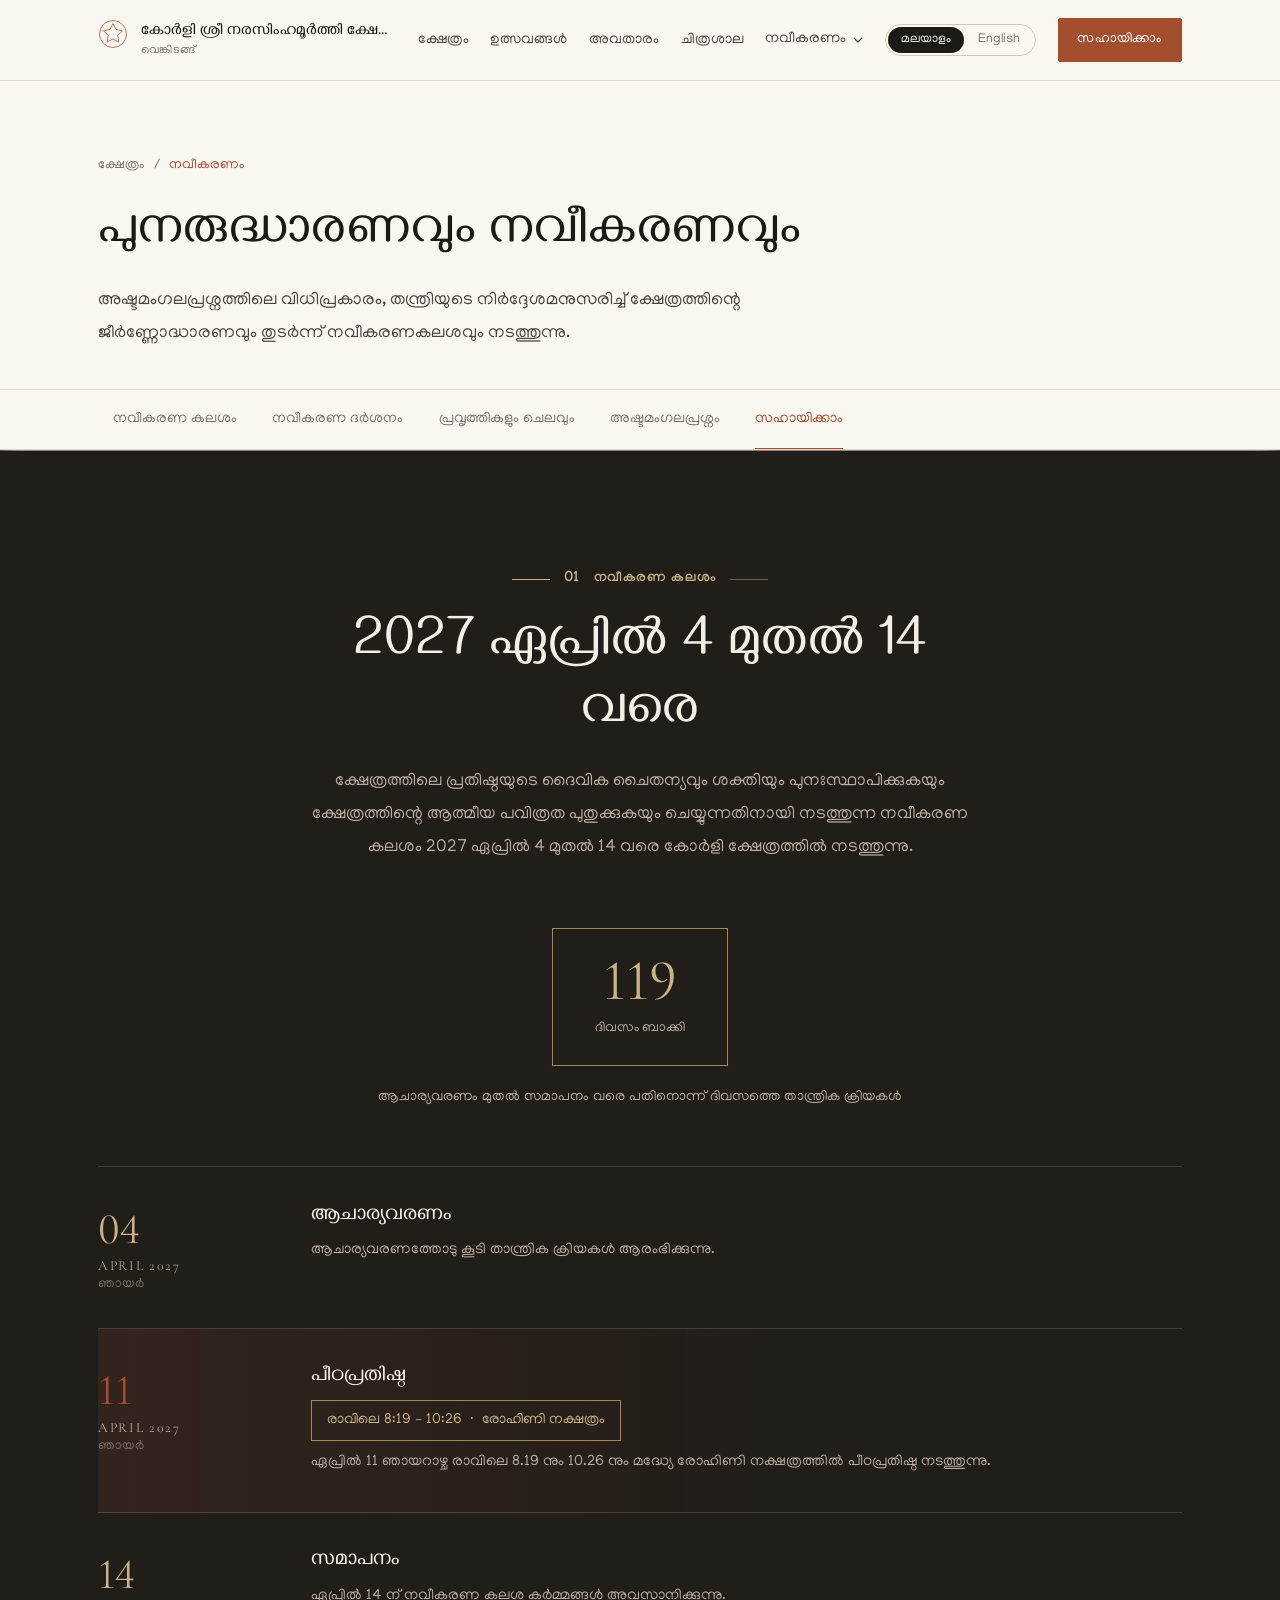
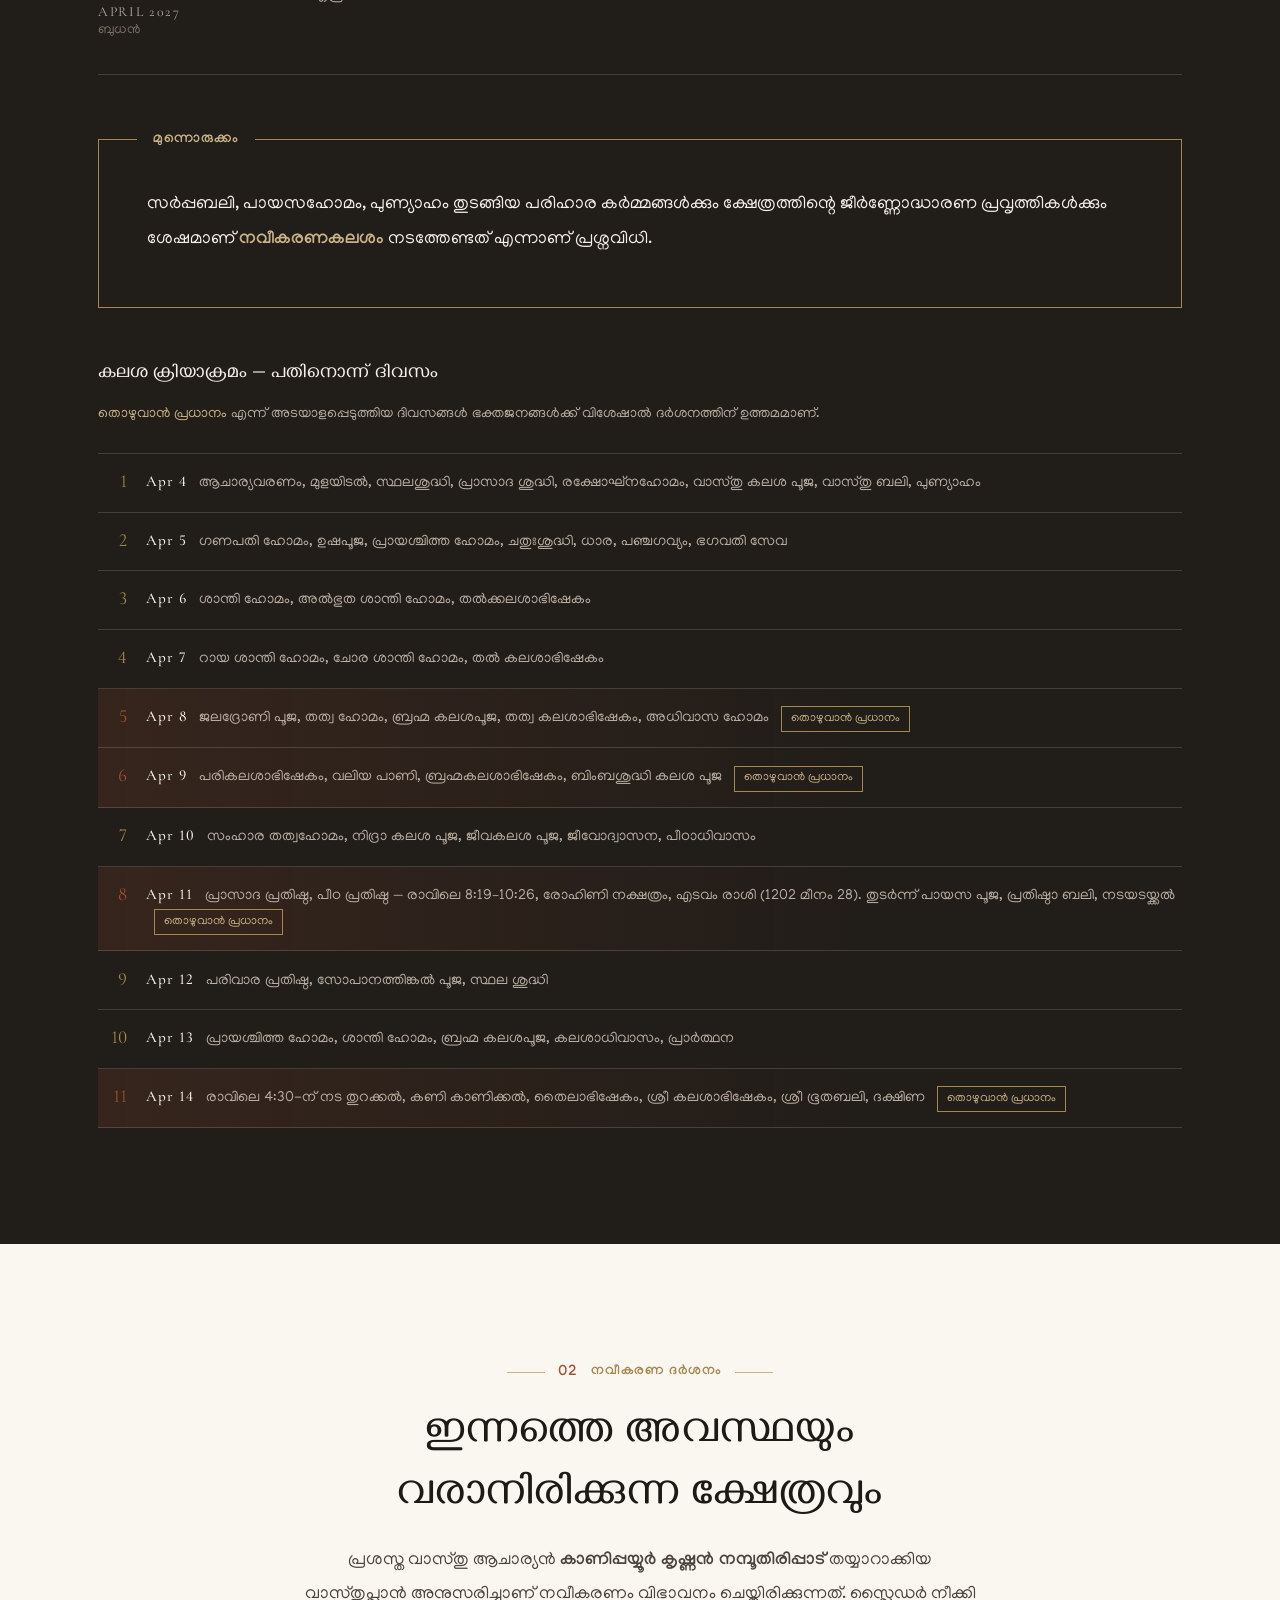
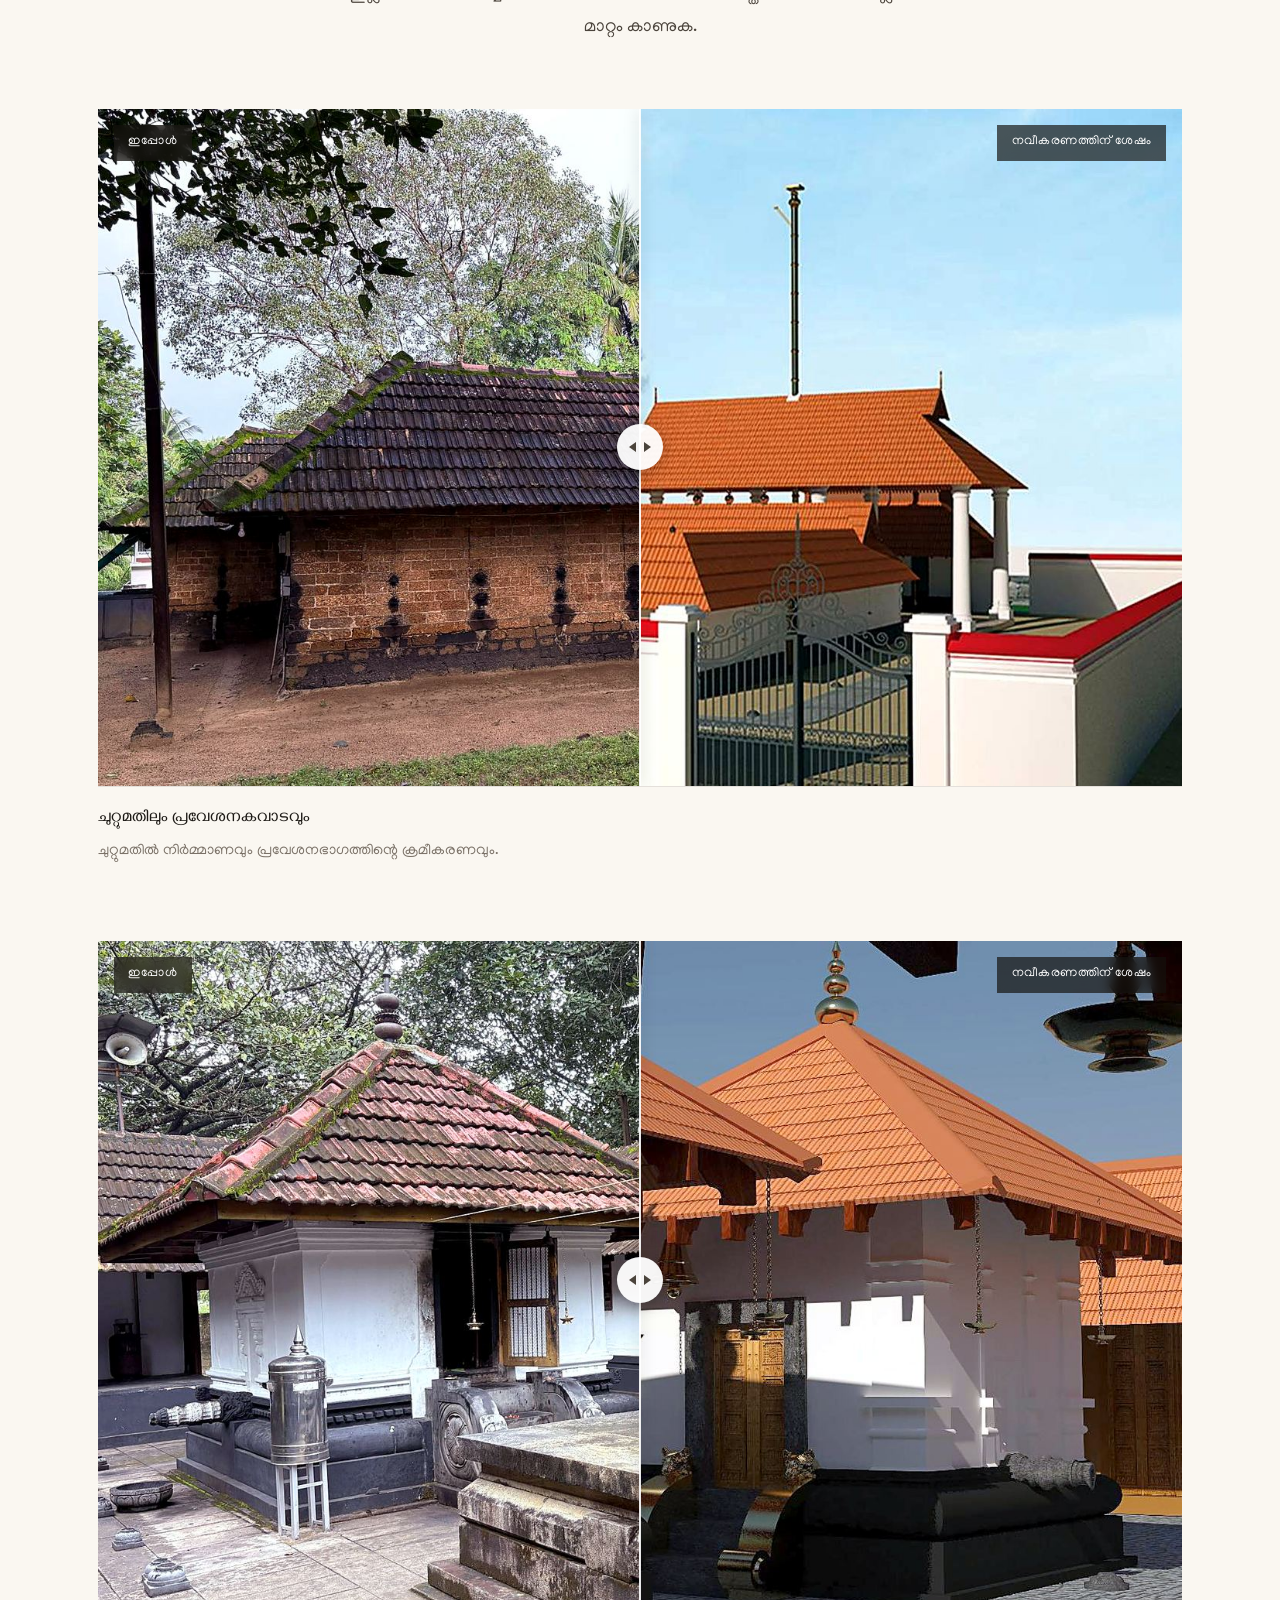
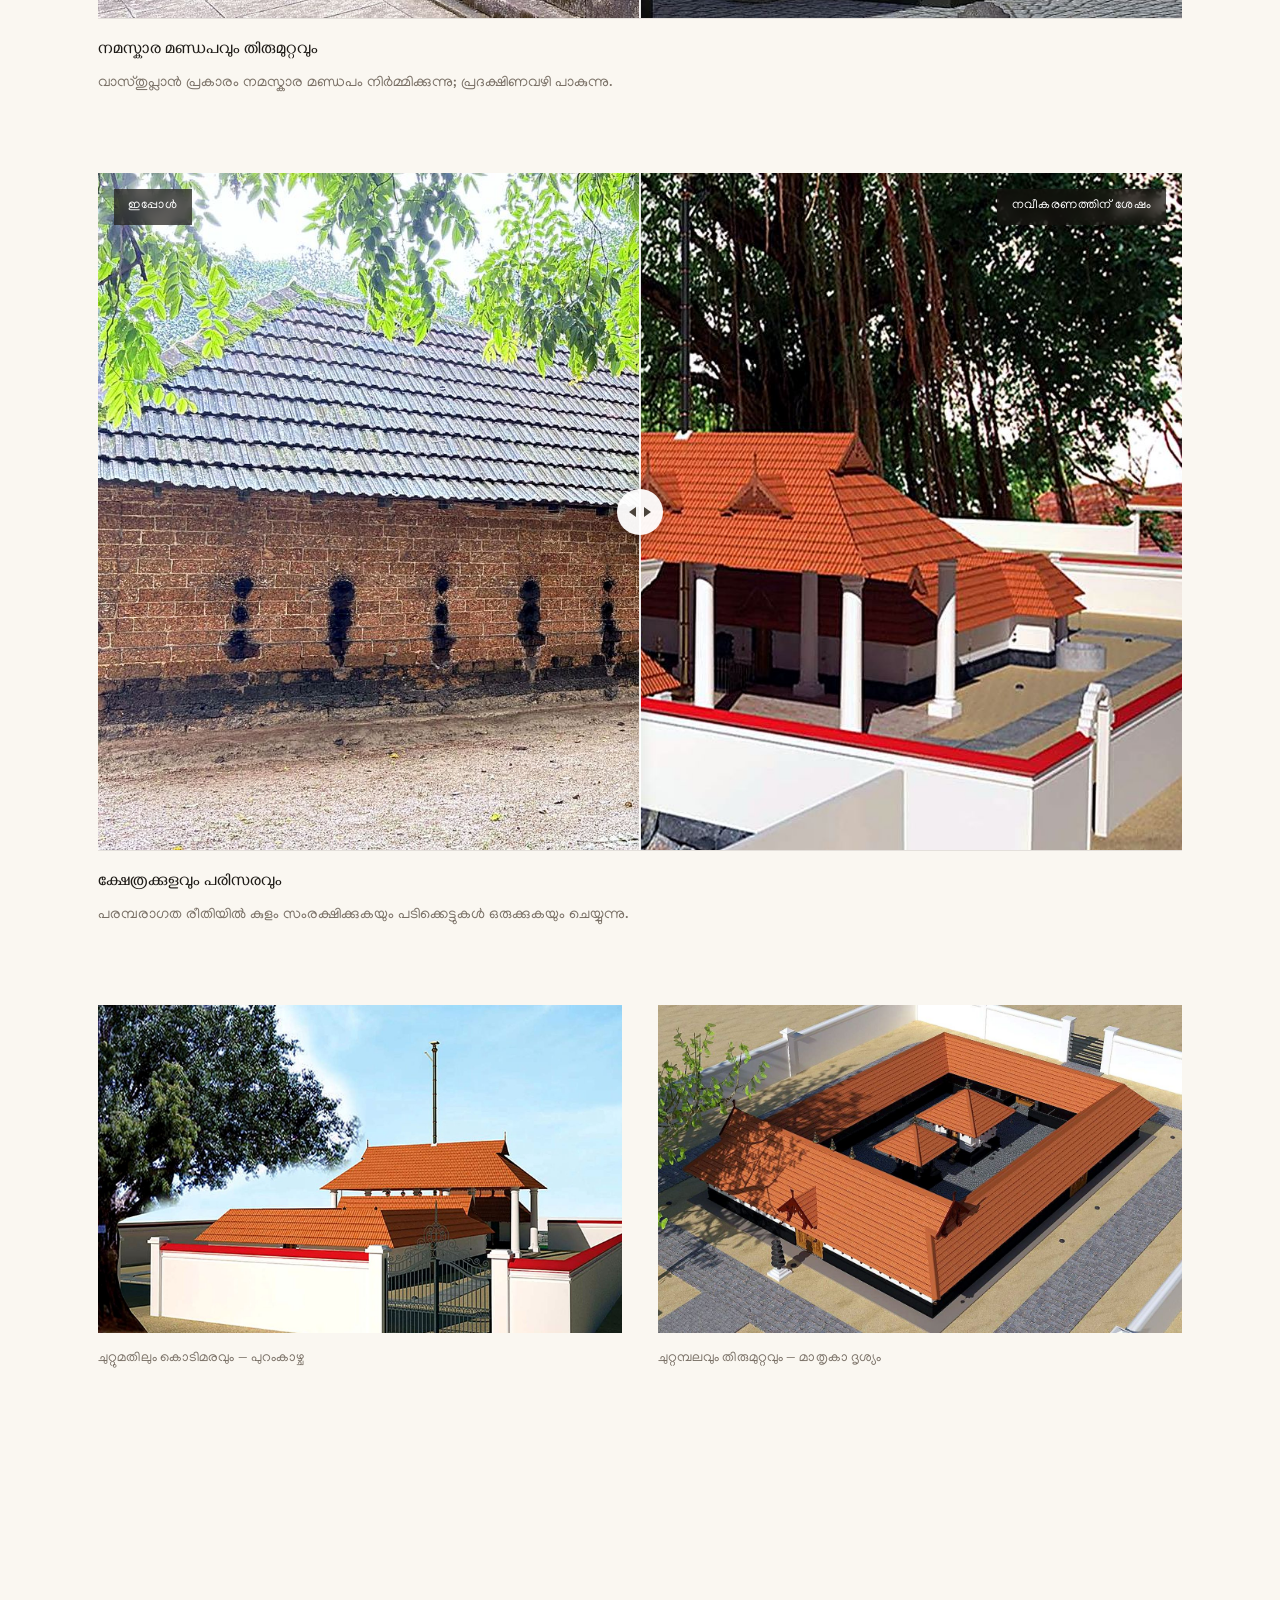
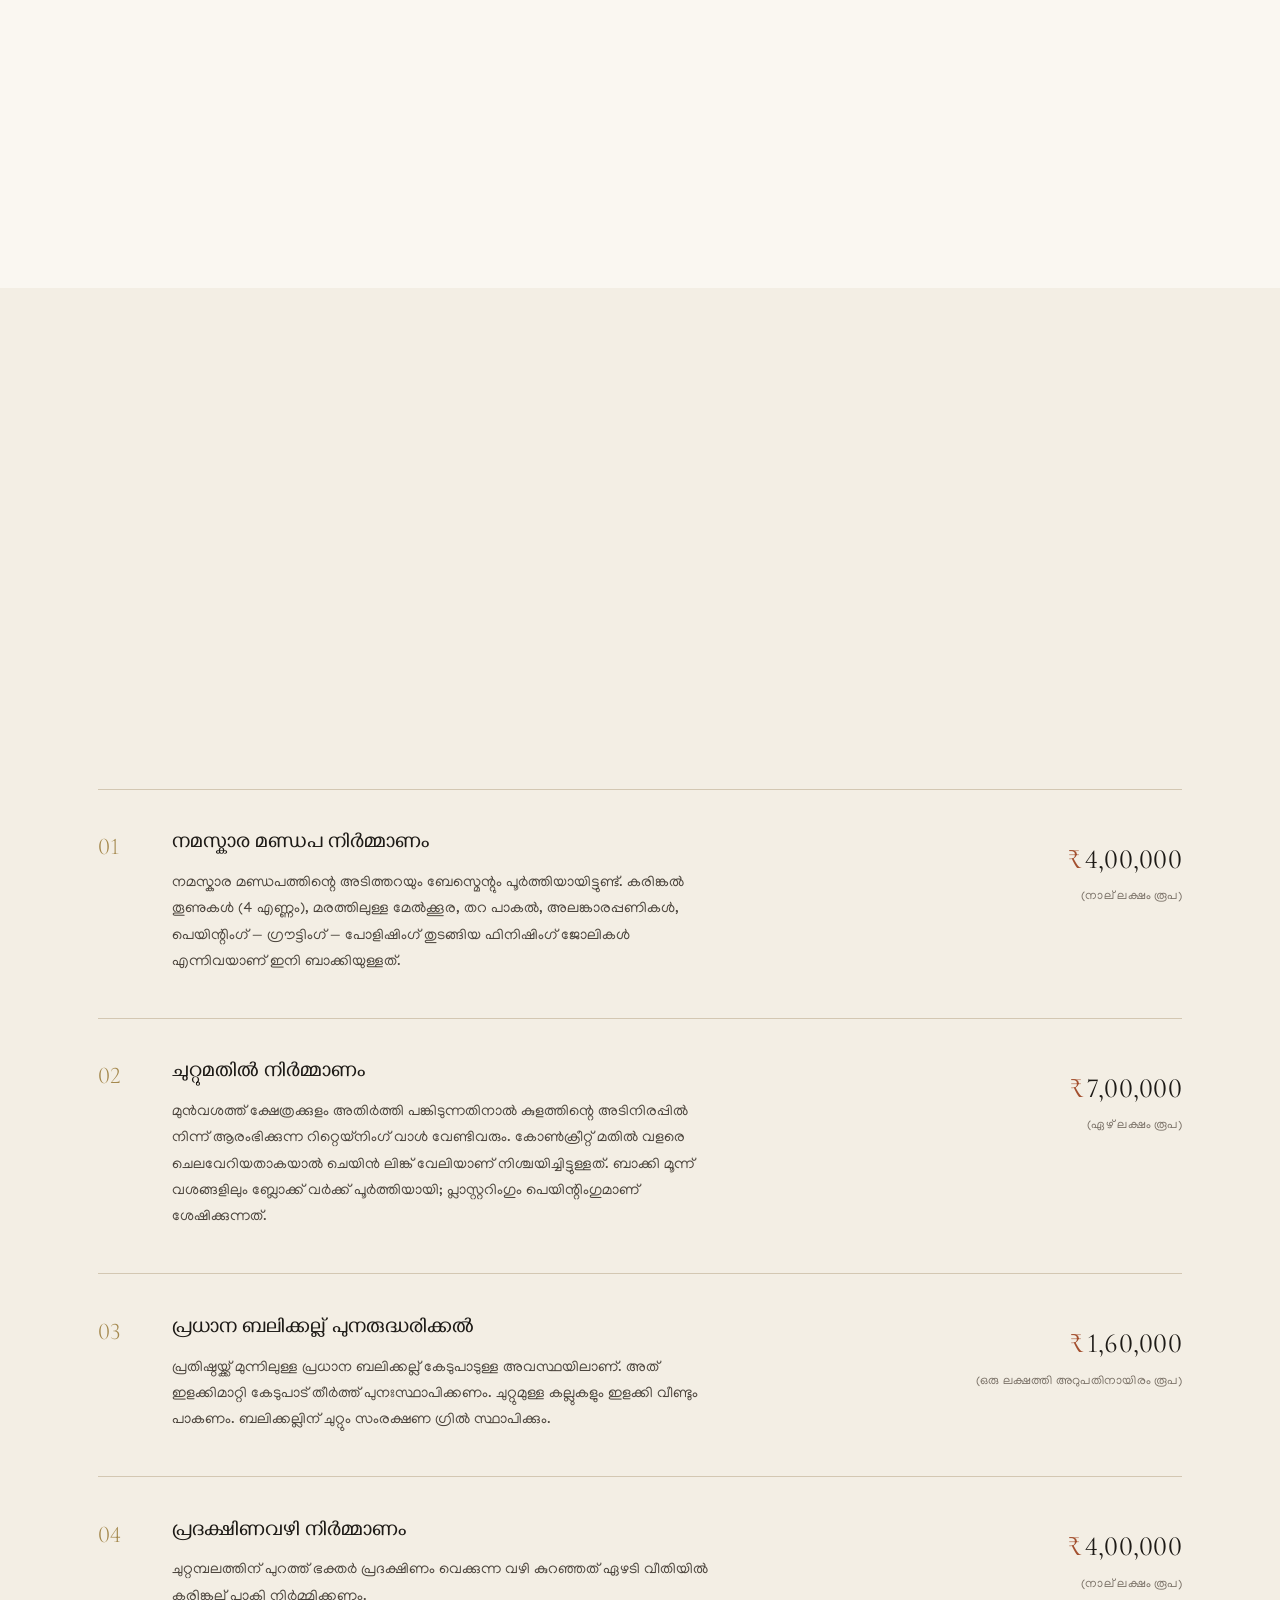
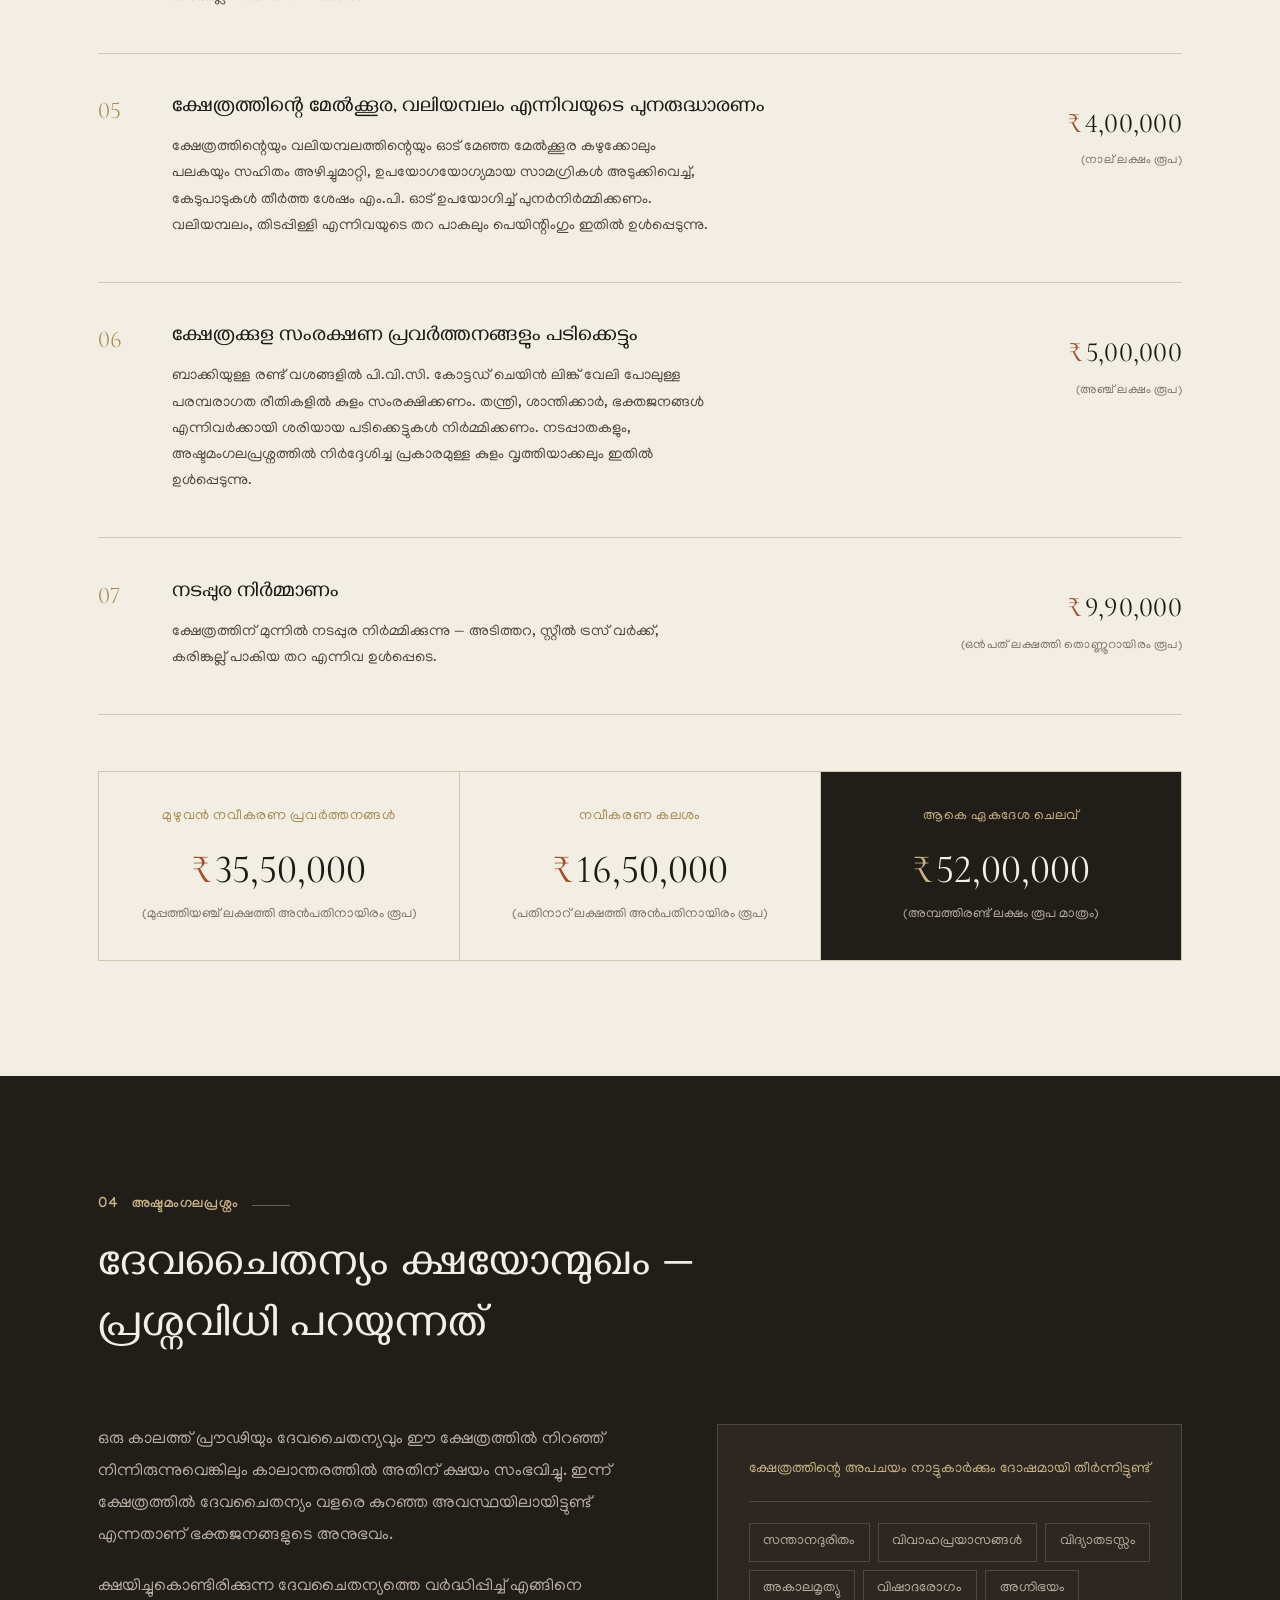
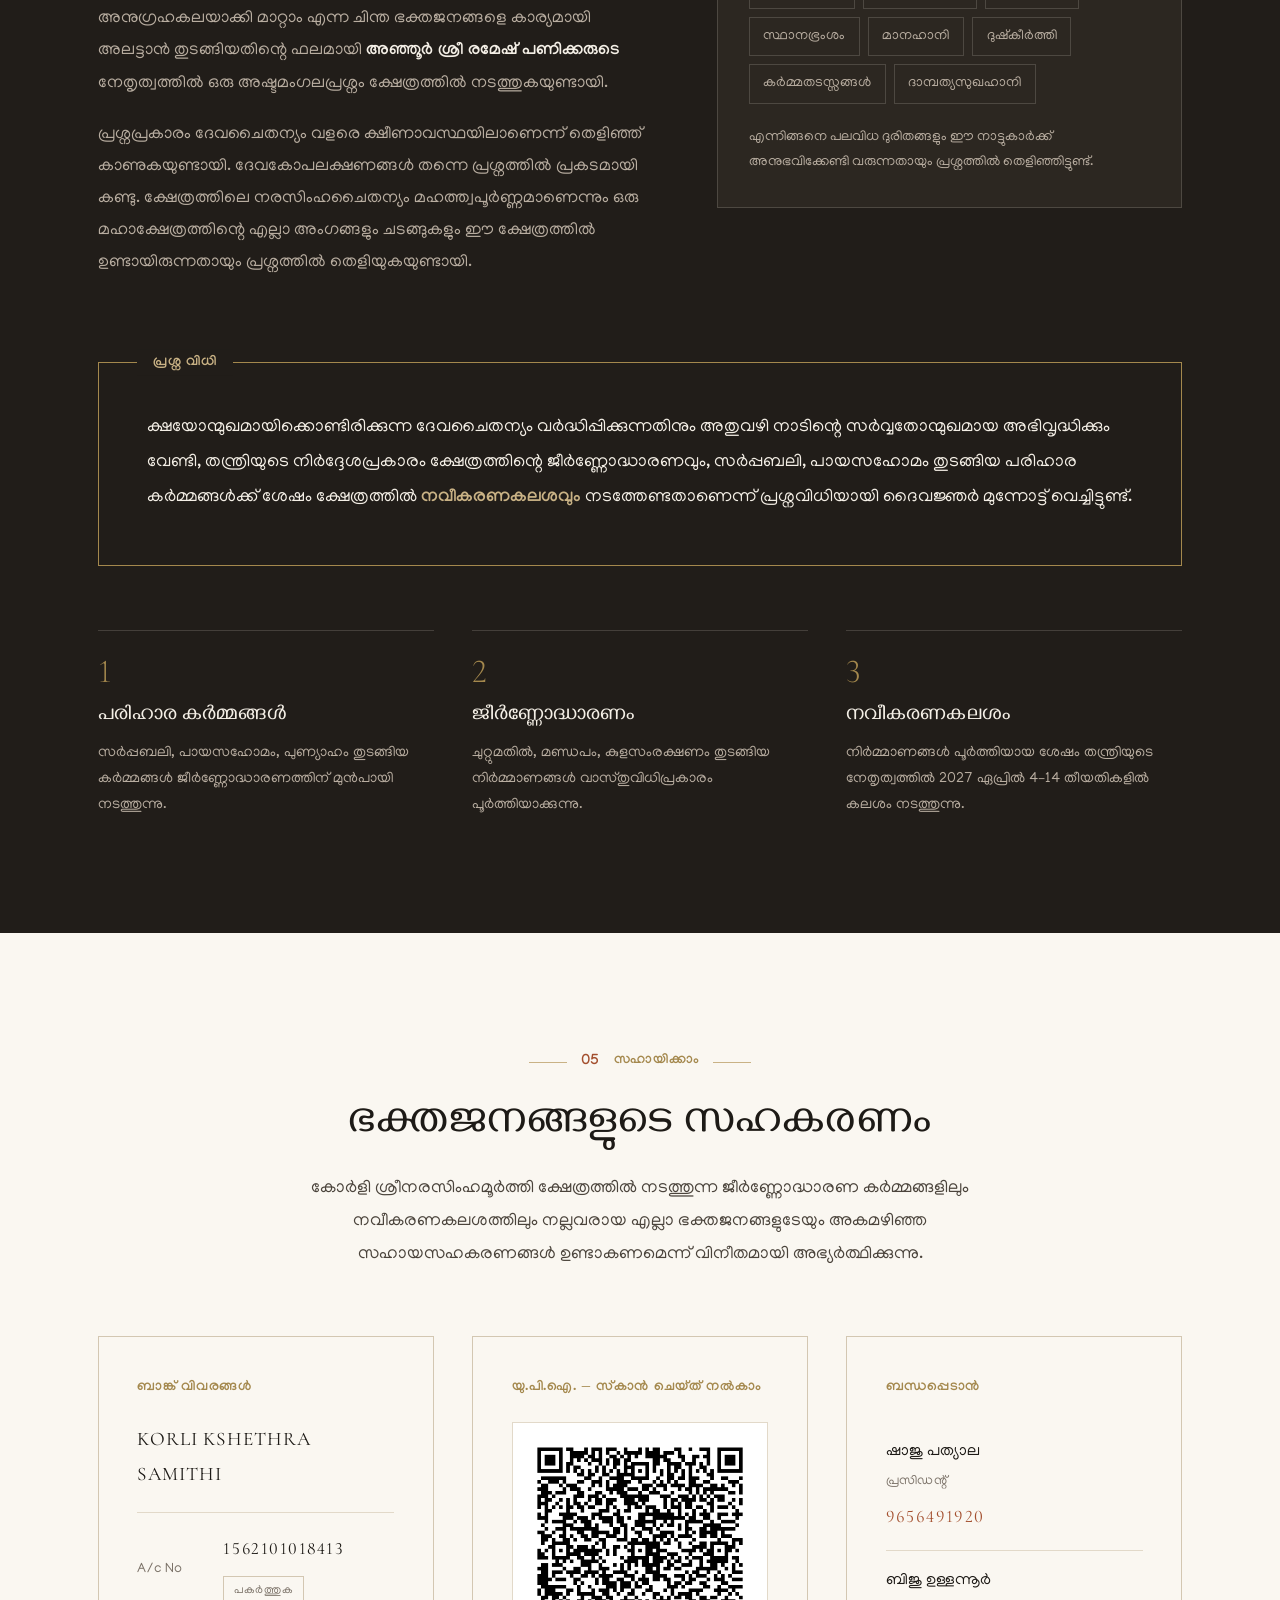
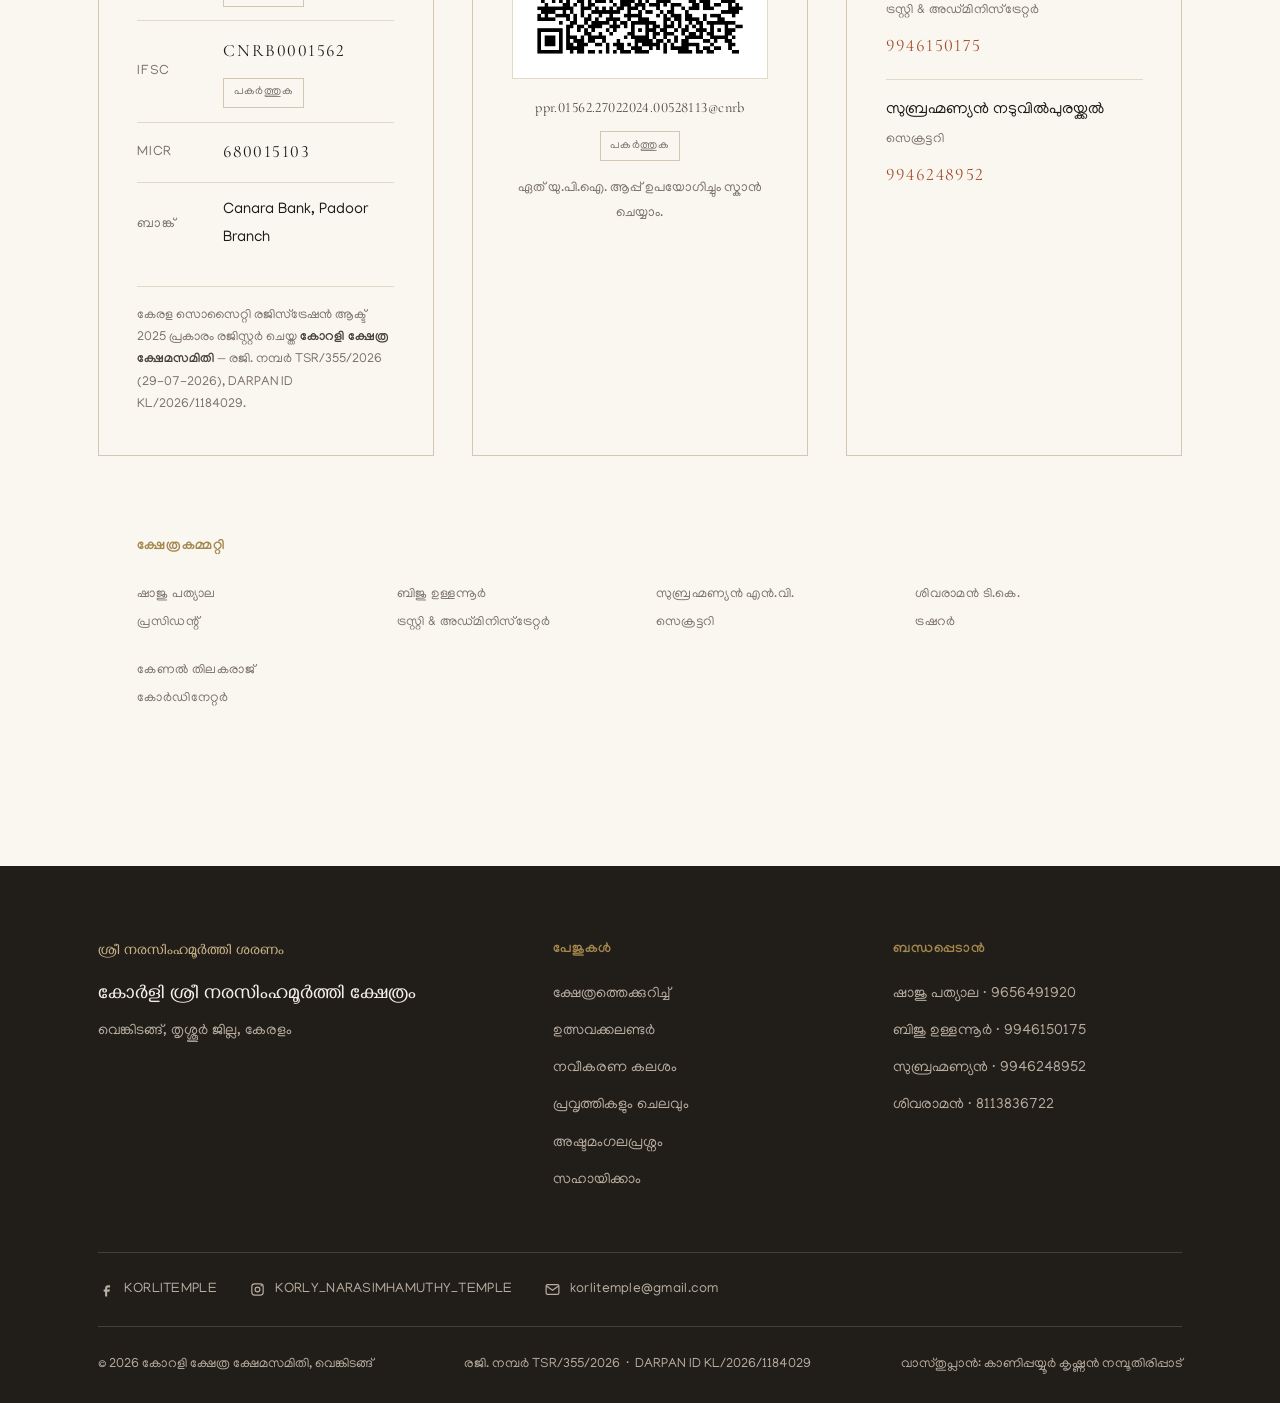
==== commit 35a04c80: "Move the language toggle out of the mobile drawer On phones the only way to switch language was to o" ====
--- a/Code/renovation.html
+++ b/Code/renovation.html
@@ -80,6 +80,25 @@
         <span lang="ml">സഹായിക്കാം</span><span lang="en">Contribute</span>
       </a>
     </nav>
+
+    <!-- mobile-only language toggle: lives in the header bar, not the drawer,
+         so it is reachable without opening the menu -->
+    <div class="langsw langsw--bar" role="group" aria-label="Language / ഭാഷ">
+      <button type="button" data-lang-set="ml">
+        <svg viewBox="0 0 24 24" width="15" height="15" aria-hidden="true">
+          <circle cx="12" cy="12" r="9" fill="none" stroke="currentColor" stroke-width="1.6"/>
+          <path d="M3 12h18M12 3c2.6 2.7 2.6 15.3 0 18M12 3c-2.6 2.7-2.6 15.3 0 18"
+                fill="none" stroke="currentColor" stroke-width="1.6"/>
+        </svg><span>മലയാളം</span>
+      </button>
+      <button type="button" data-lang-set="en">
+        <svg viewBox="0 0 24 24" width="15" height="15" aria-hidden="true">
+          <circle cx="12" cy="12" r="9" fill="none" stroke="currentColor" stroke-width="1.6"/>
+          <path d="M3 12h18M12 3c2.6 2.7 2.6 15.3 0 18M12 3c-2.6 2.7-2.6 15.3 0 18"
+                fill="none" stroke="currentColor" stroke-width="1.6"/>
+        </svg><span>English</span>
+      </button>
+    </div>
 
     <button class="burger" id="burger" aria-label="മെനു തുറക്കുക" aria-expanded="false" aria-controls="nav">
       <span></span><span></span><span></span>
--- a/Code/css/style.css
+++ b/Code/css/style.css
@@ -962,7 +962,8 @@
   }
   .nav__sub li:last-child a{ border-bottom:1px solid var(--line); }
   .nav__list a.nav__subtoggle{ display:flex; justify-content:space-between; }
-  .langsw{ order:-1; align-self:flex-start; margin-bottom:1.4rem; }
+  /* scoped to the drawer copy: .langsw--bar must keep its place in the header row */
+  .nav .langsw{ order:-1; align-self:flex-start; margin-bottom:1.4rem; }
   .hero{ min-height:92svh; padding-top:7rem; }
   .work,
   .works--compact .work{ grid-template-columns:auto 1fr; }
@@ -1093,3 +1094,36 @@
   .kramam__list li{ grid-template-columns:auto 1fr; gap:.6rem .9rem; }
   .qr__fig img{ width:min(100%,230px); }
 }
+
+/* ── mobile language toggle in the header bar ───────────────
+   Two switchers exist: the one inside .nav for desktop, and this
+   one in the header bar for mobile, so the language can be changed
+   without opening the drawer. Only ever one is displayed, and
+   applyLang() drives both. On mobile only the INACTIVE language
+   shows, making it a compact one-tap switch. */
+.langsw--bar{ display:none; }
+.langsw--bar button{ display:inline-flex; align-items:center; gap:.4rem; }
+.langsw--bar svg{ flex:0 0 auto; opacity:.85; }
+
+@media (max-width:860px){
+  .nav .langsw{ display:none; }
+  .langsw--bar{ display:flex; order:0; flex:0 0 auto; margin-left:auto; }
+  /* show only the language you are NOT in — one tap swaps */
+  .langsw--bar button.is-on{ display:none; }
+  .langsw--bar button{ padding:.46rem .85rem; font-size:.84rem; }
+  /* it sits above the open drawer, in the drawer's empty top padding,
+     so the language stays changeable while the menu is open */
+  .hdr.is-navopen .langsw--bar{ position:relative; z-index:2; }
+  .burger{ margin-left:.35rem; }
+}
+@media (max-width:400px){
+  /* no hard cap on the brand: .brand has min-width:0 and the name
+     ellipsises, so flex gives it whatever the toggle and burger leave */
+  .langsw--bar button{ padding:.42rem .7rem; font-size:.8rem; }
+  .langsw--bar svg{ width:13px; height:13px; }
+}
+/* the bar toggle is a primary control on mobile — give it more contrast
+   than the desktop switcher's muted grey (#7a7167 was ~4.3:1 on cream) */
+.hdr.is-stuck .langsw--bar button,
+.hdr--solid .langsw--bar button,
+.hdr.is-navopen .langsw--bar button{ color:var(--ink-2); }
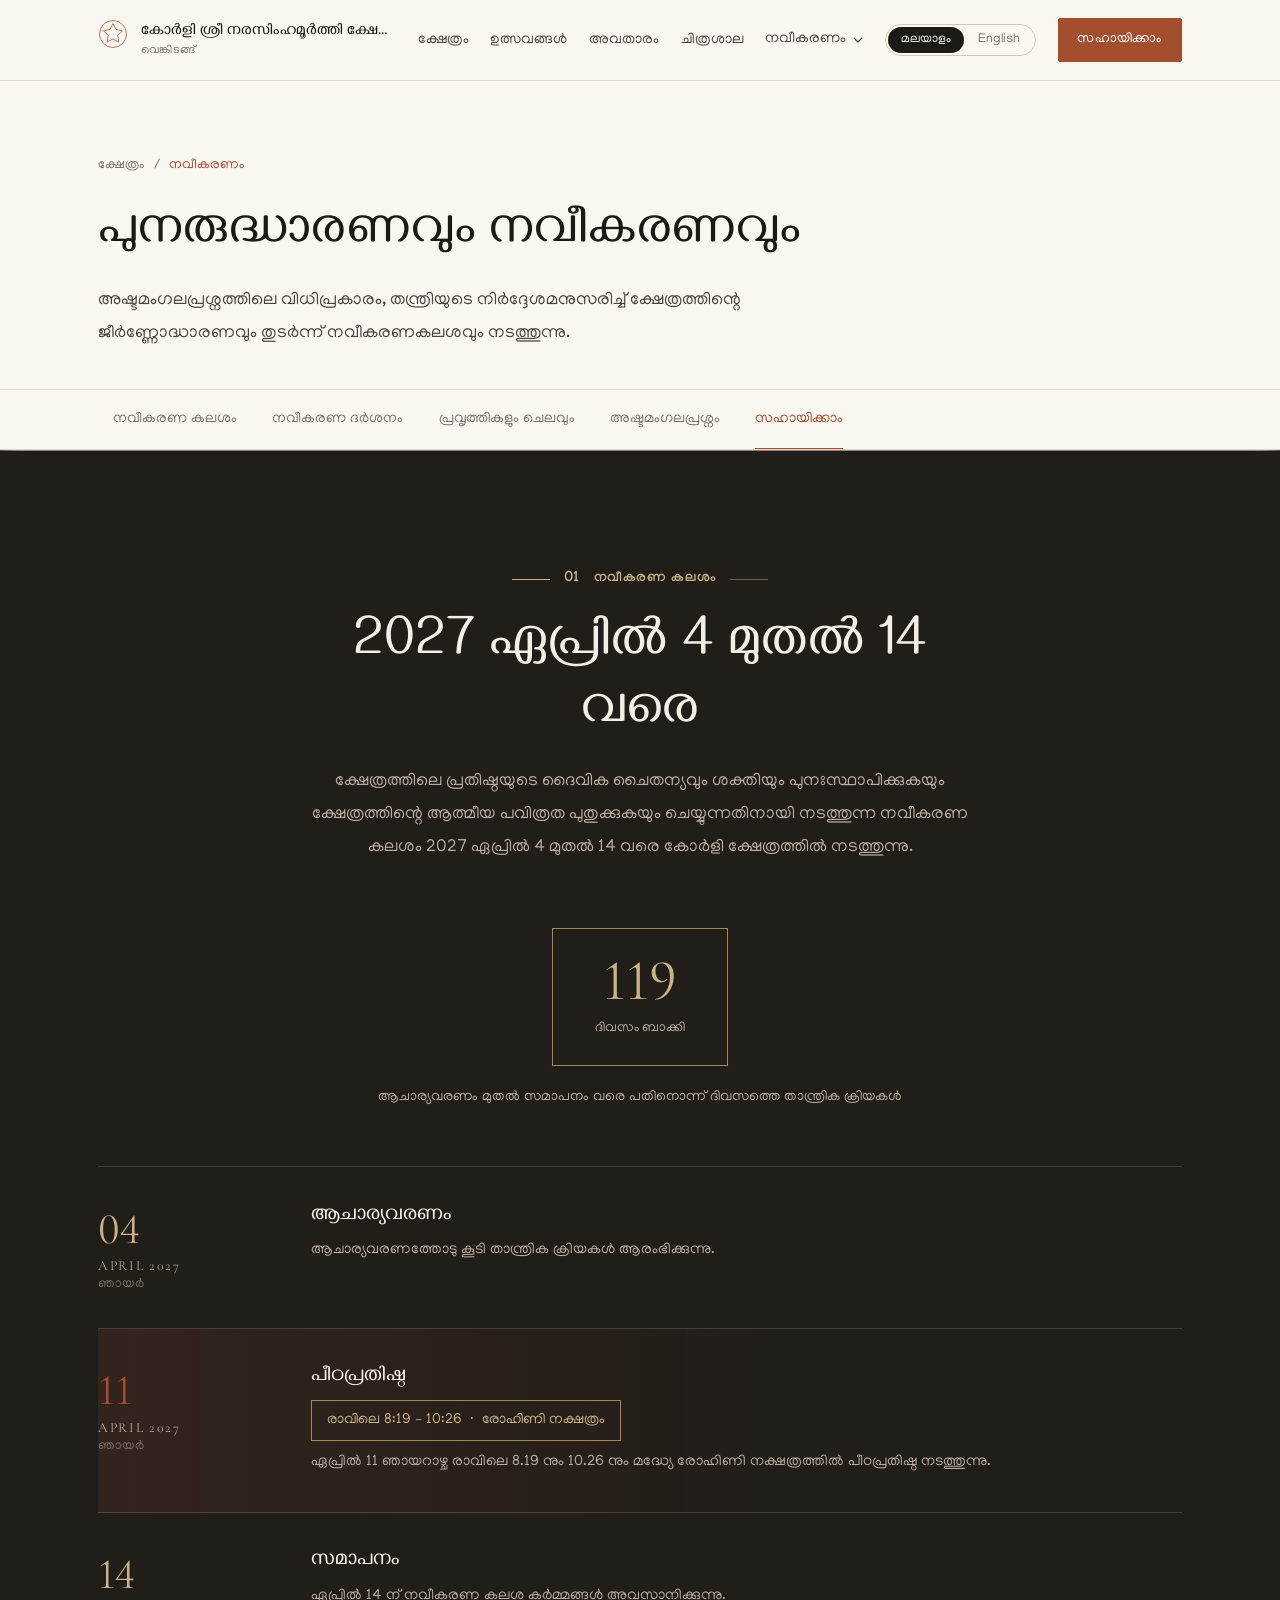
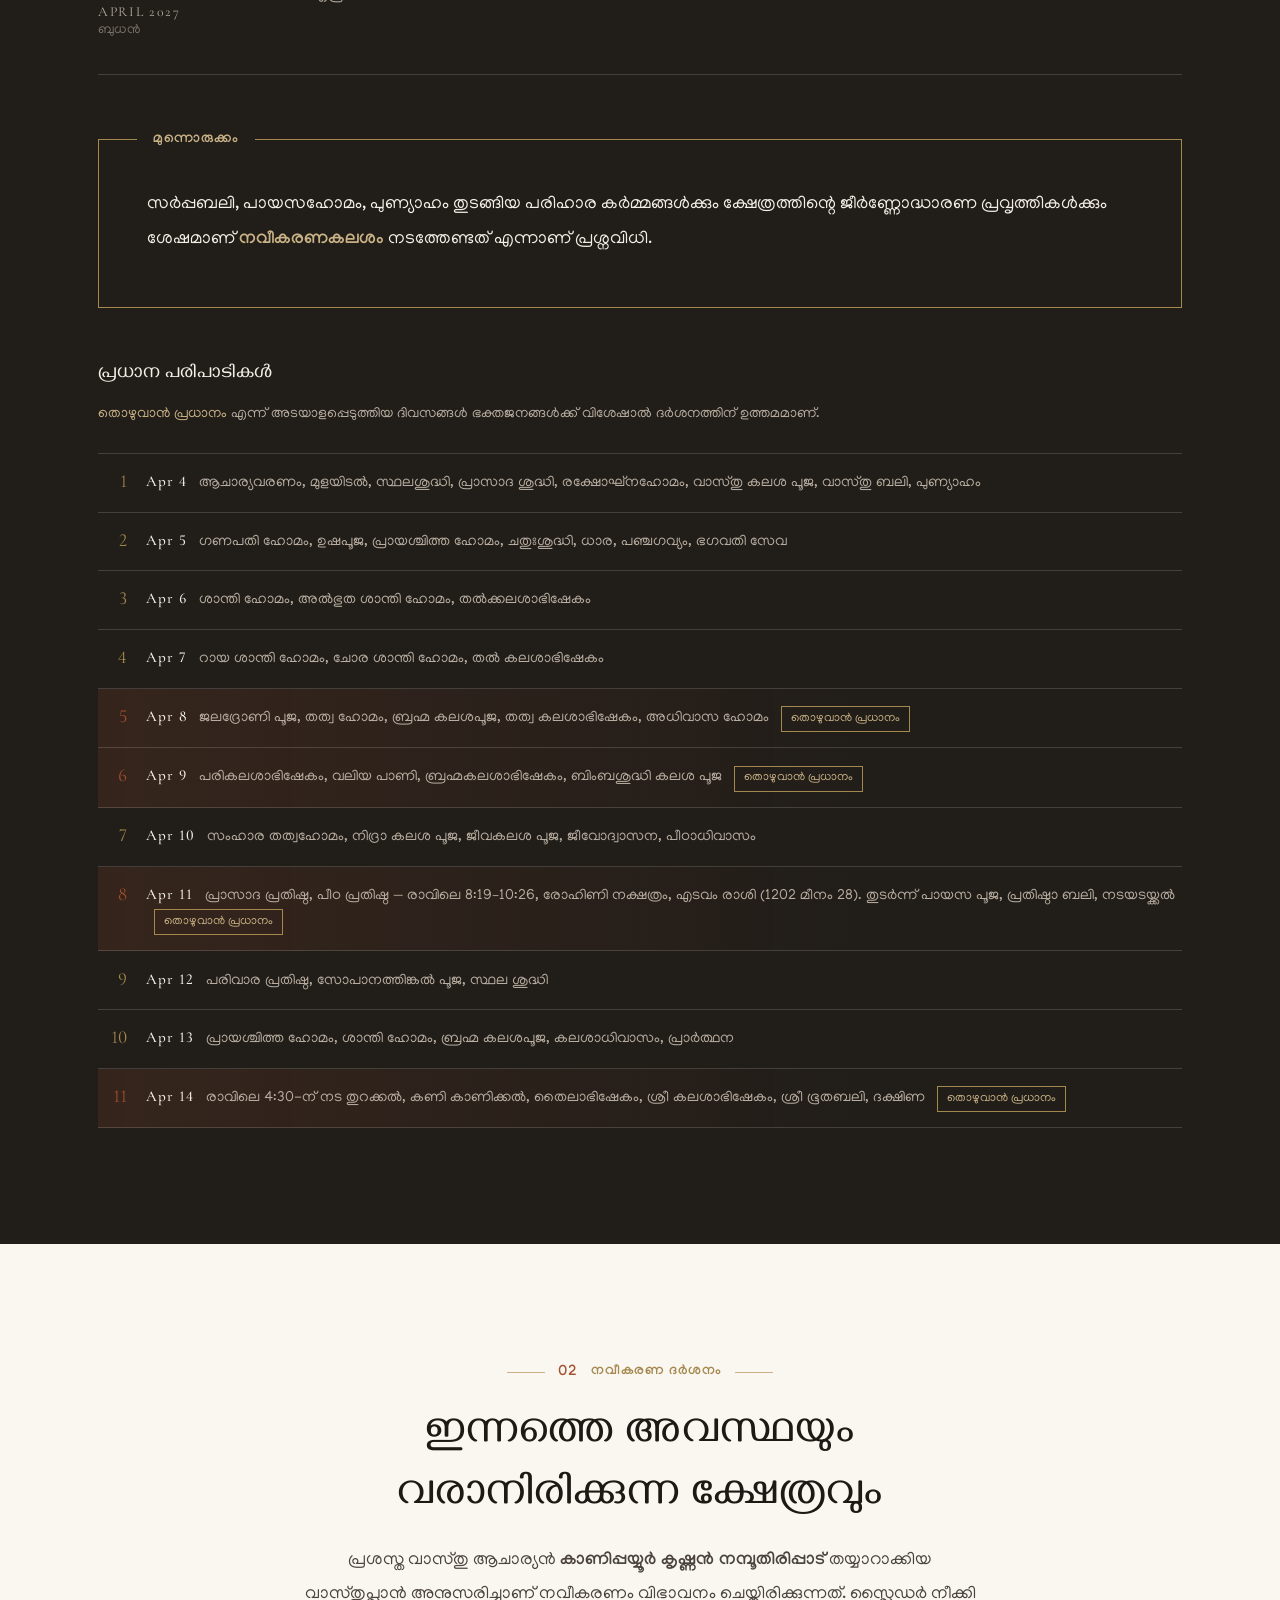
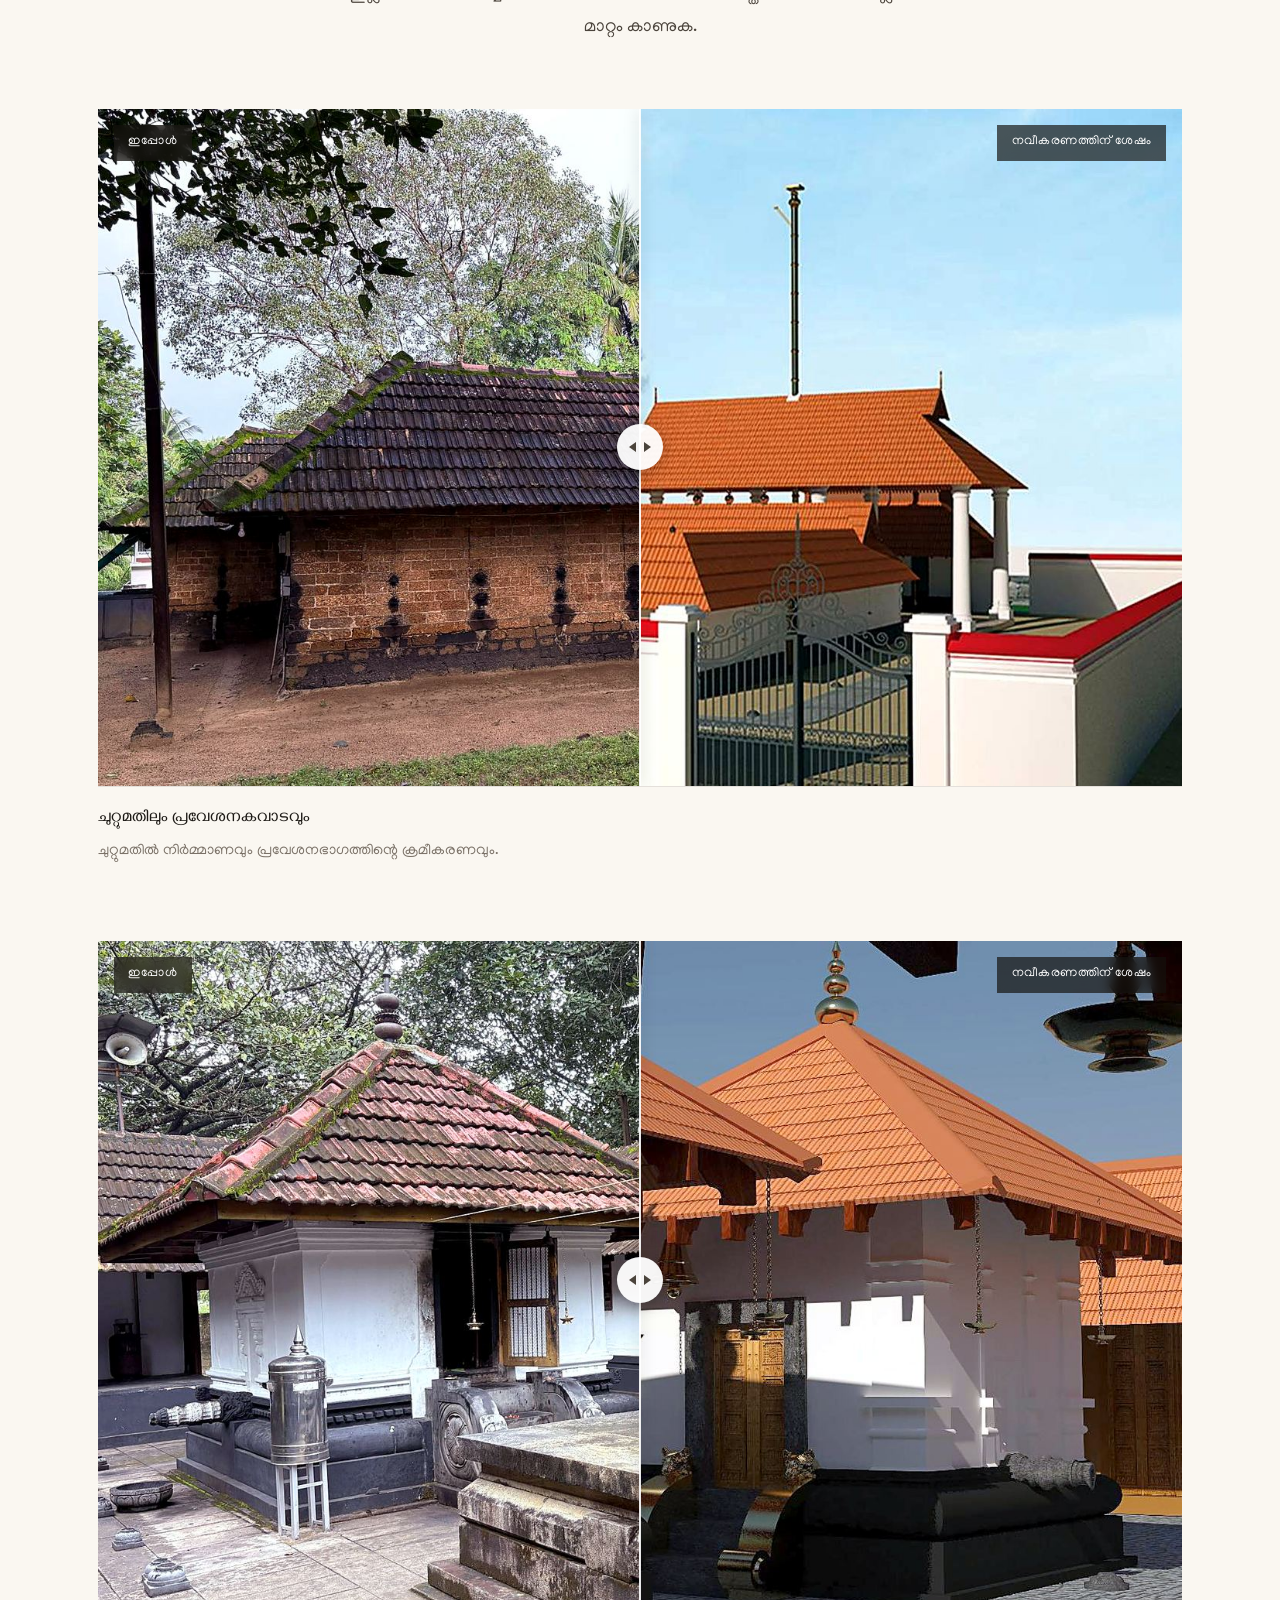
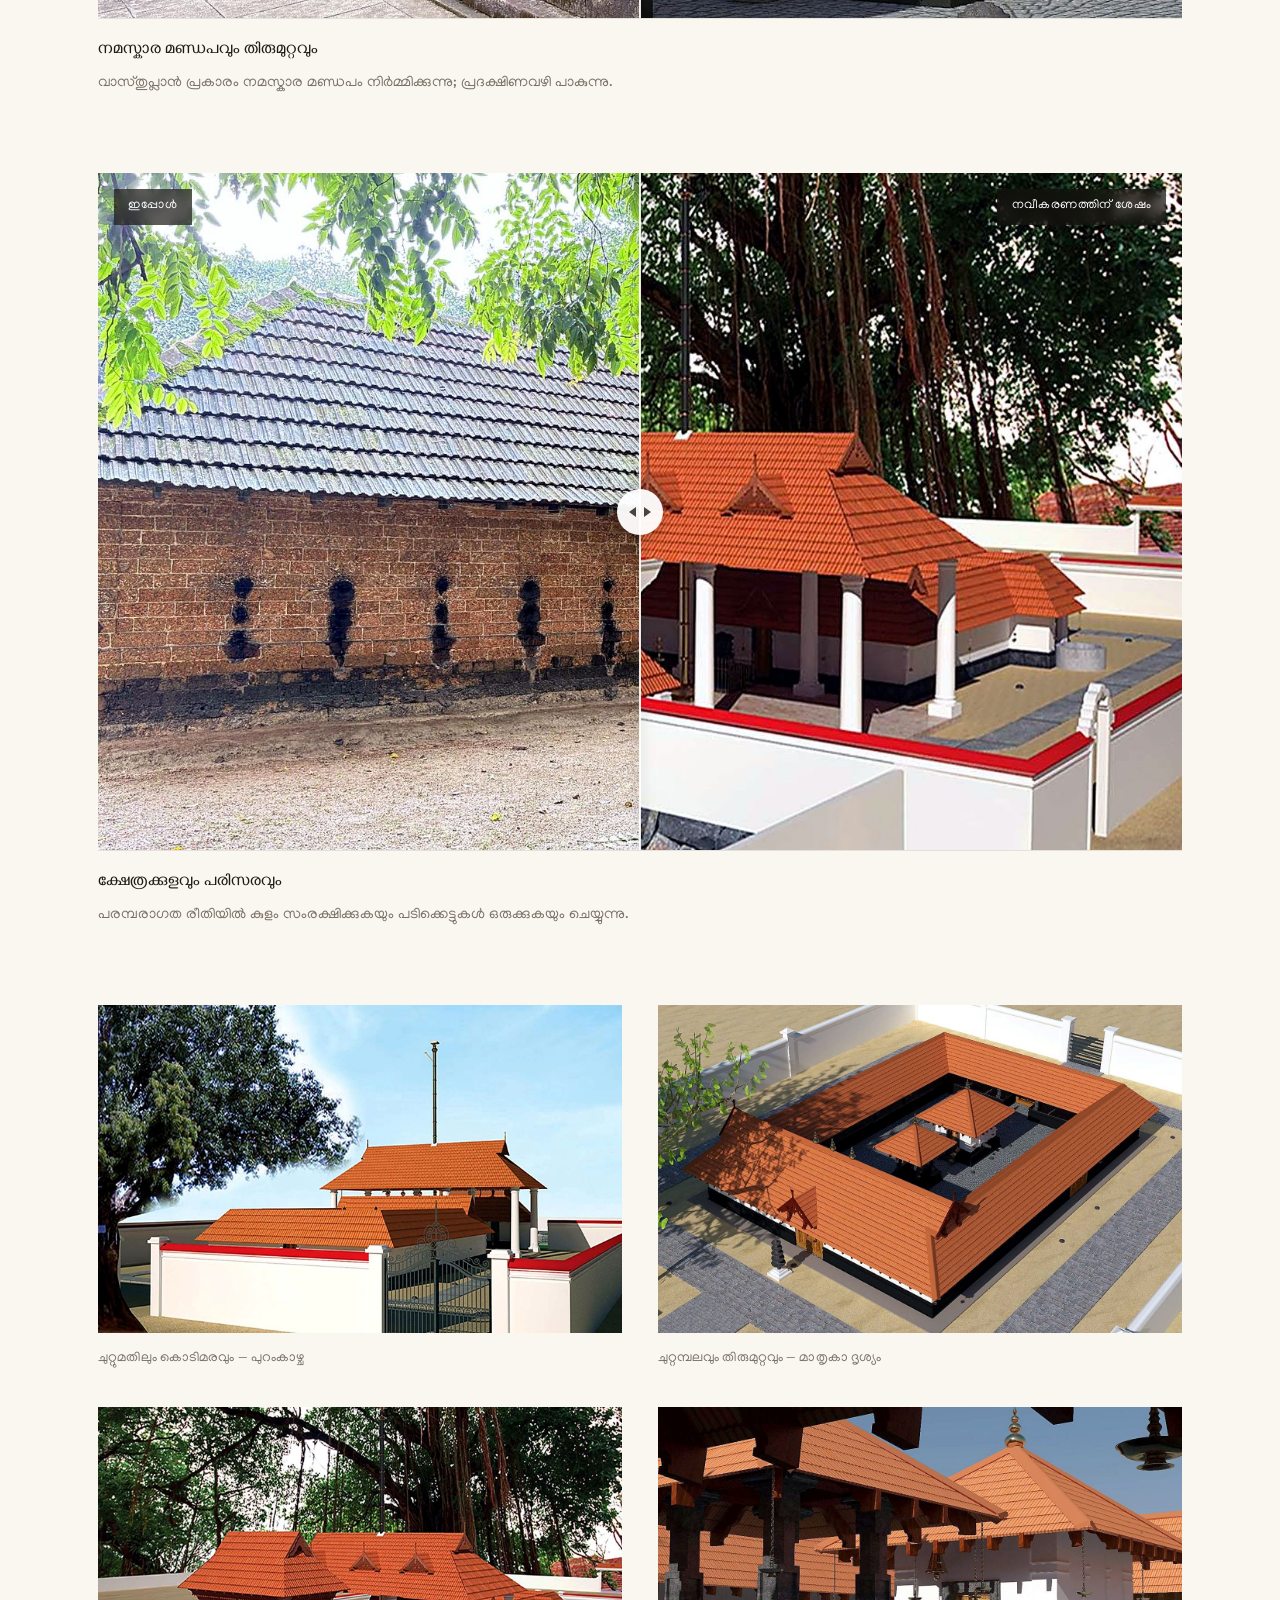
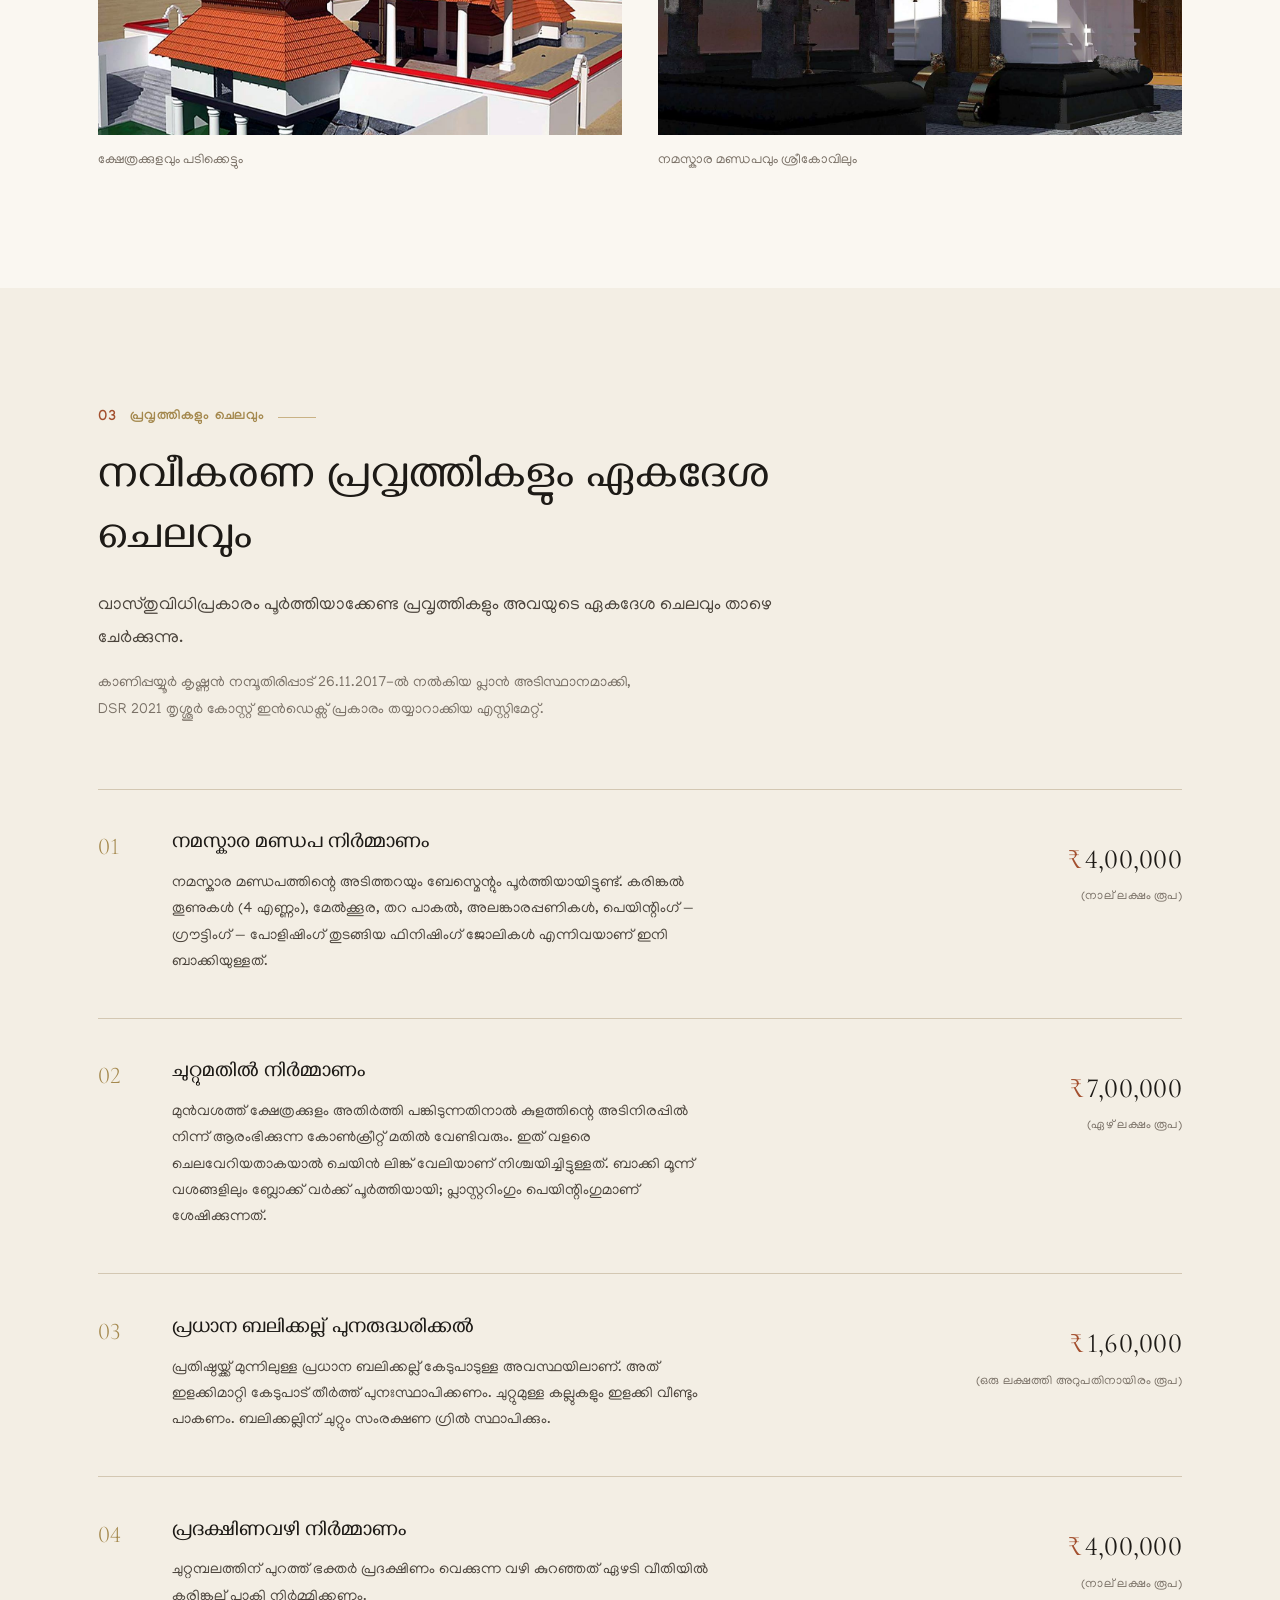
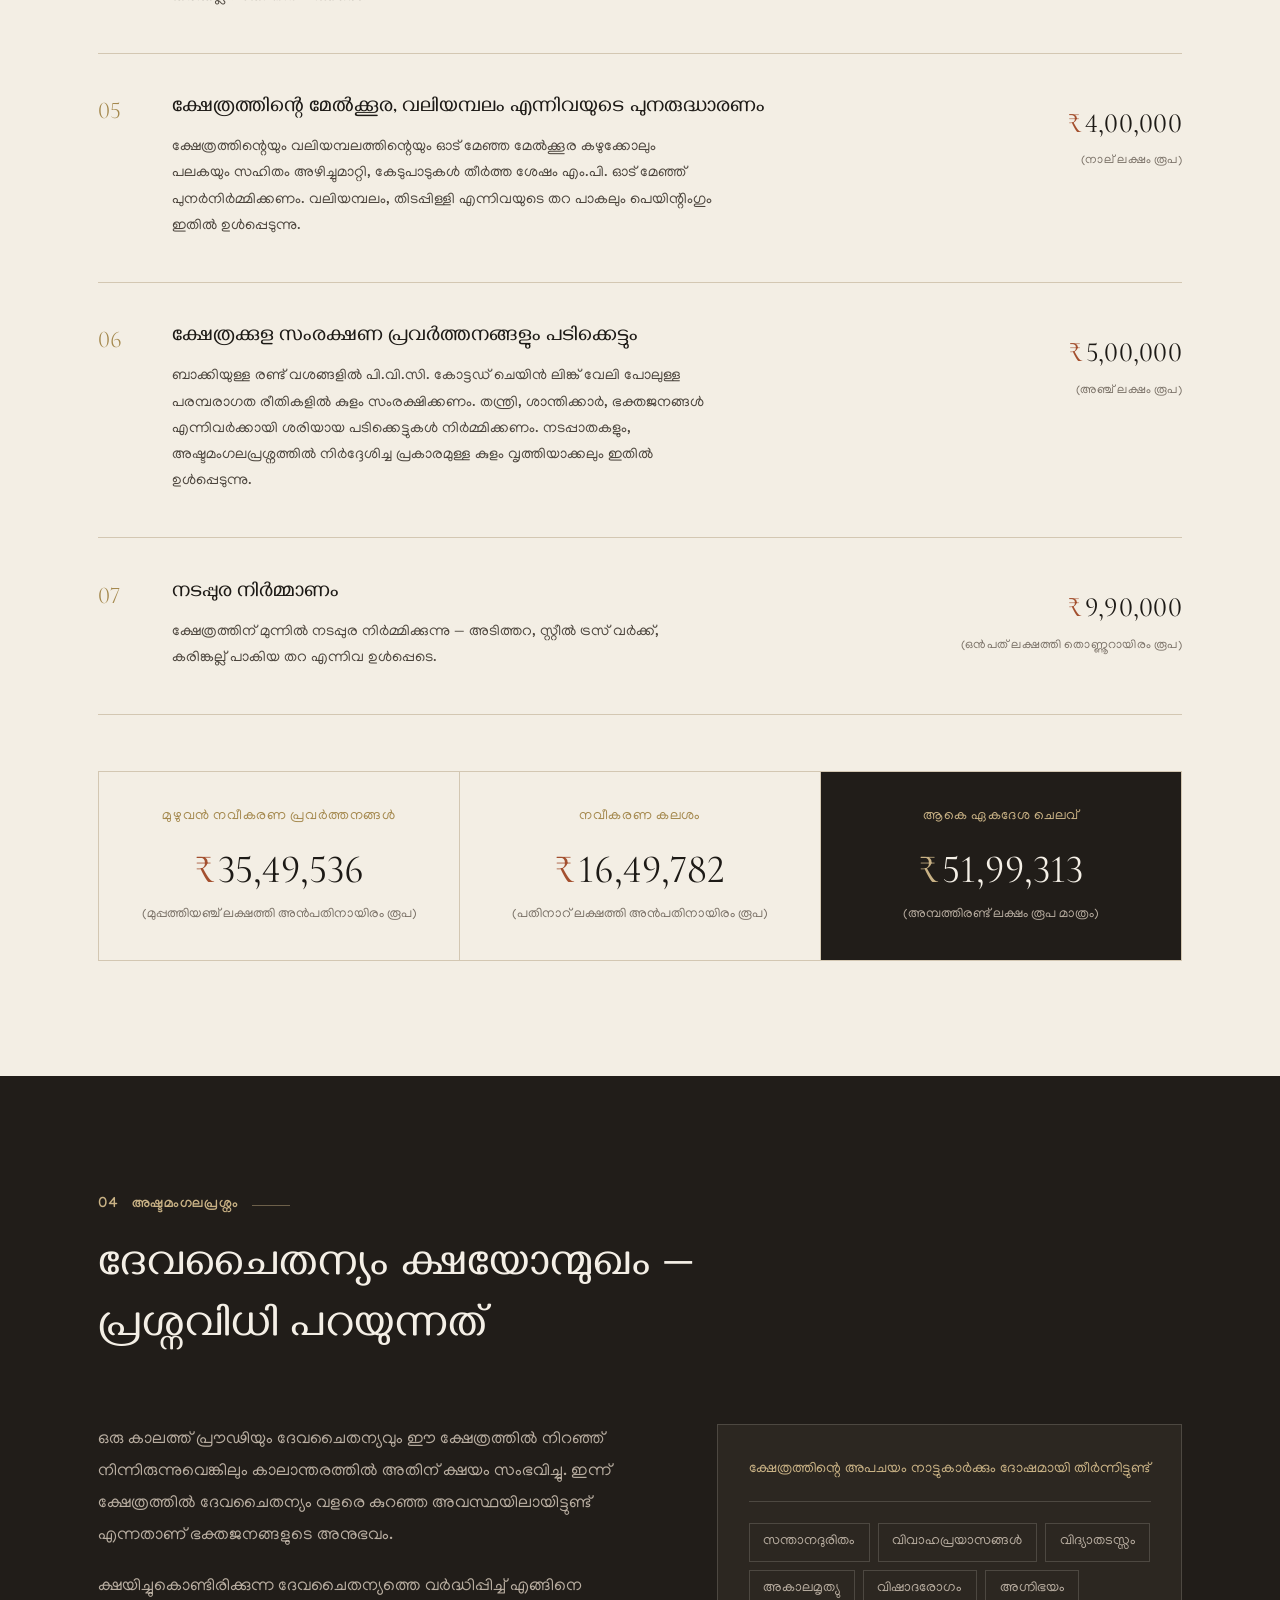
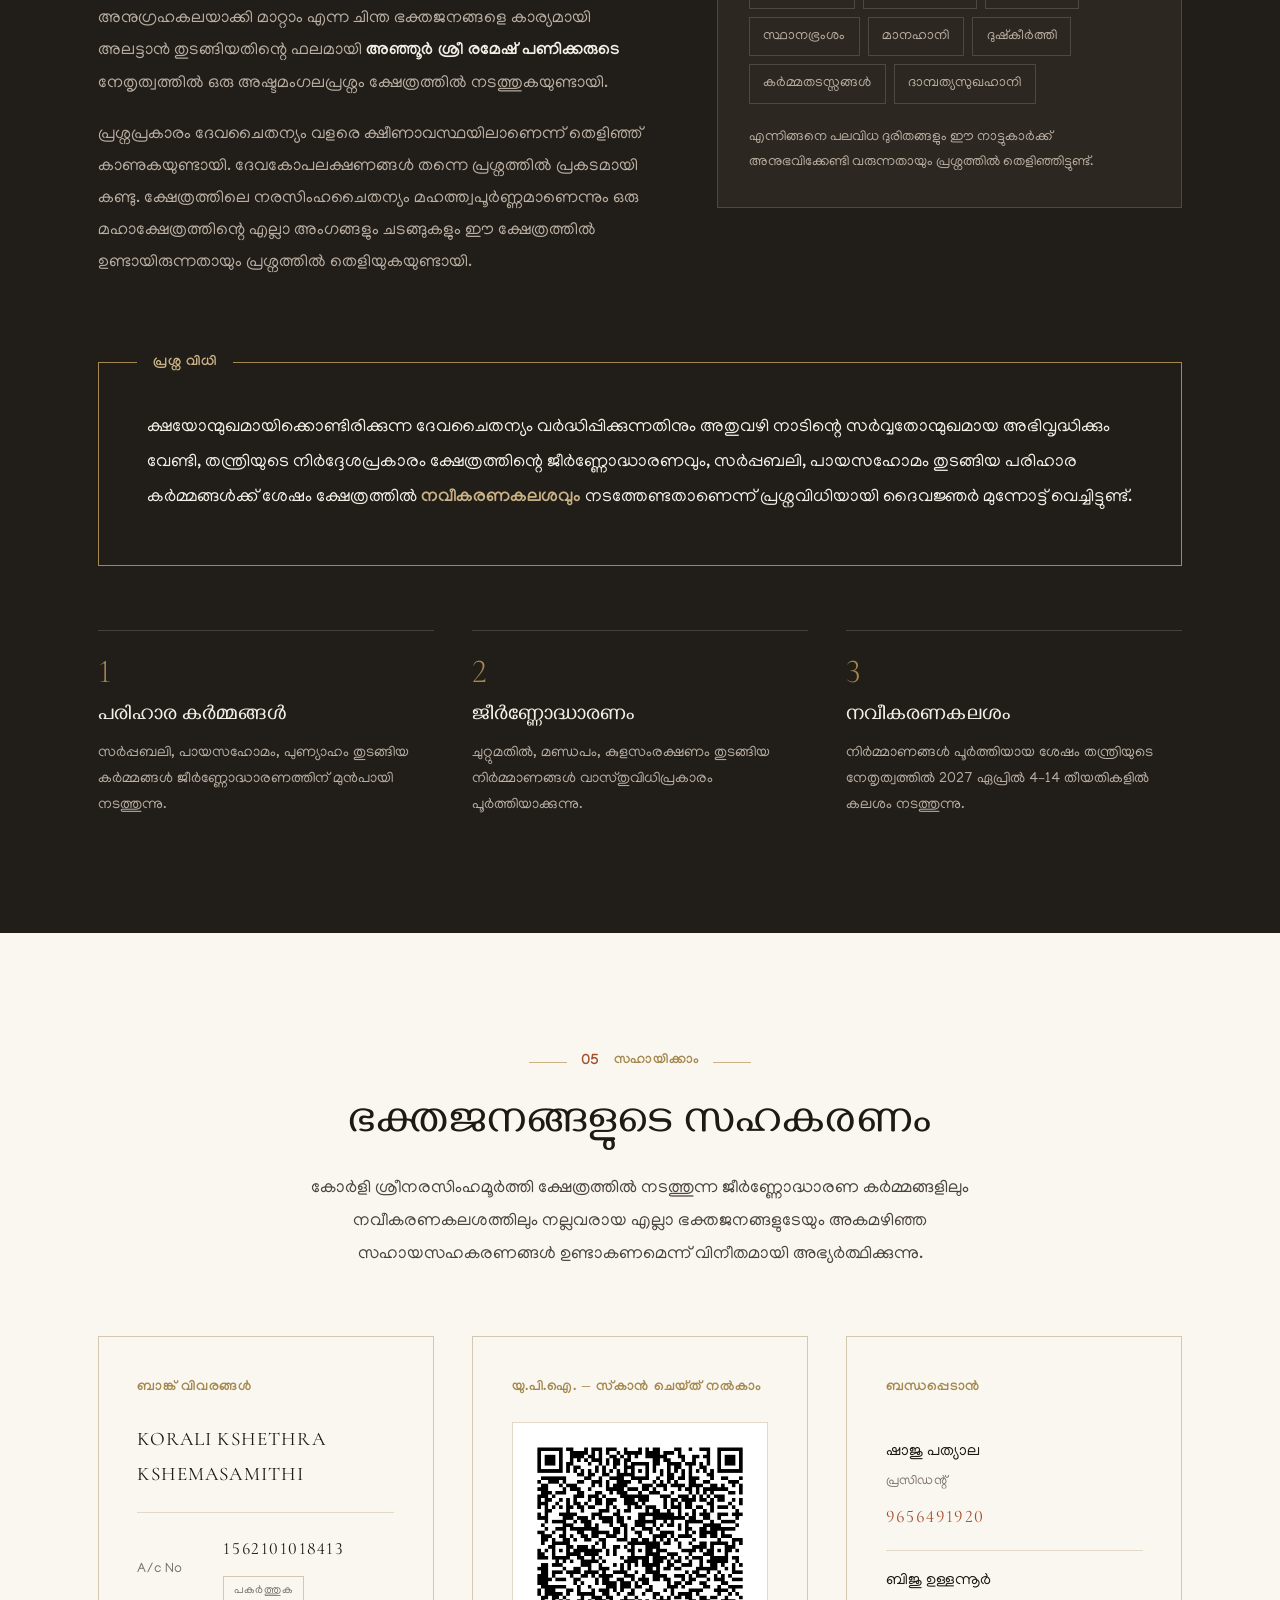
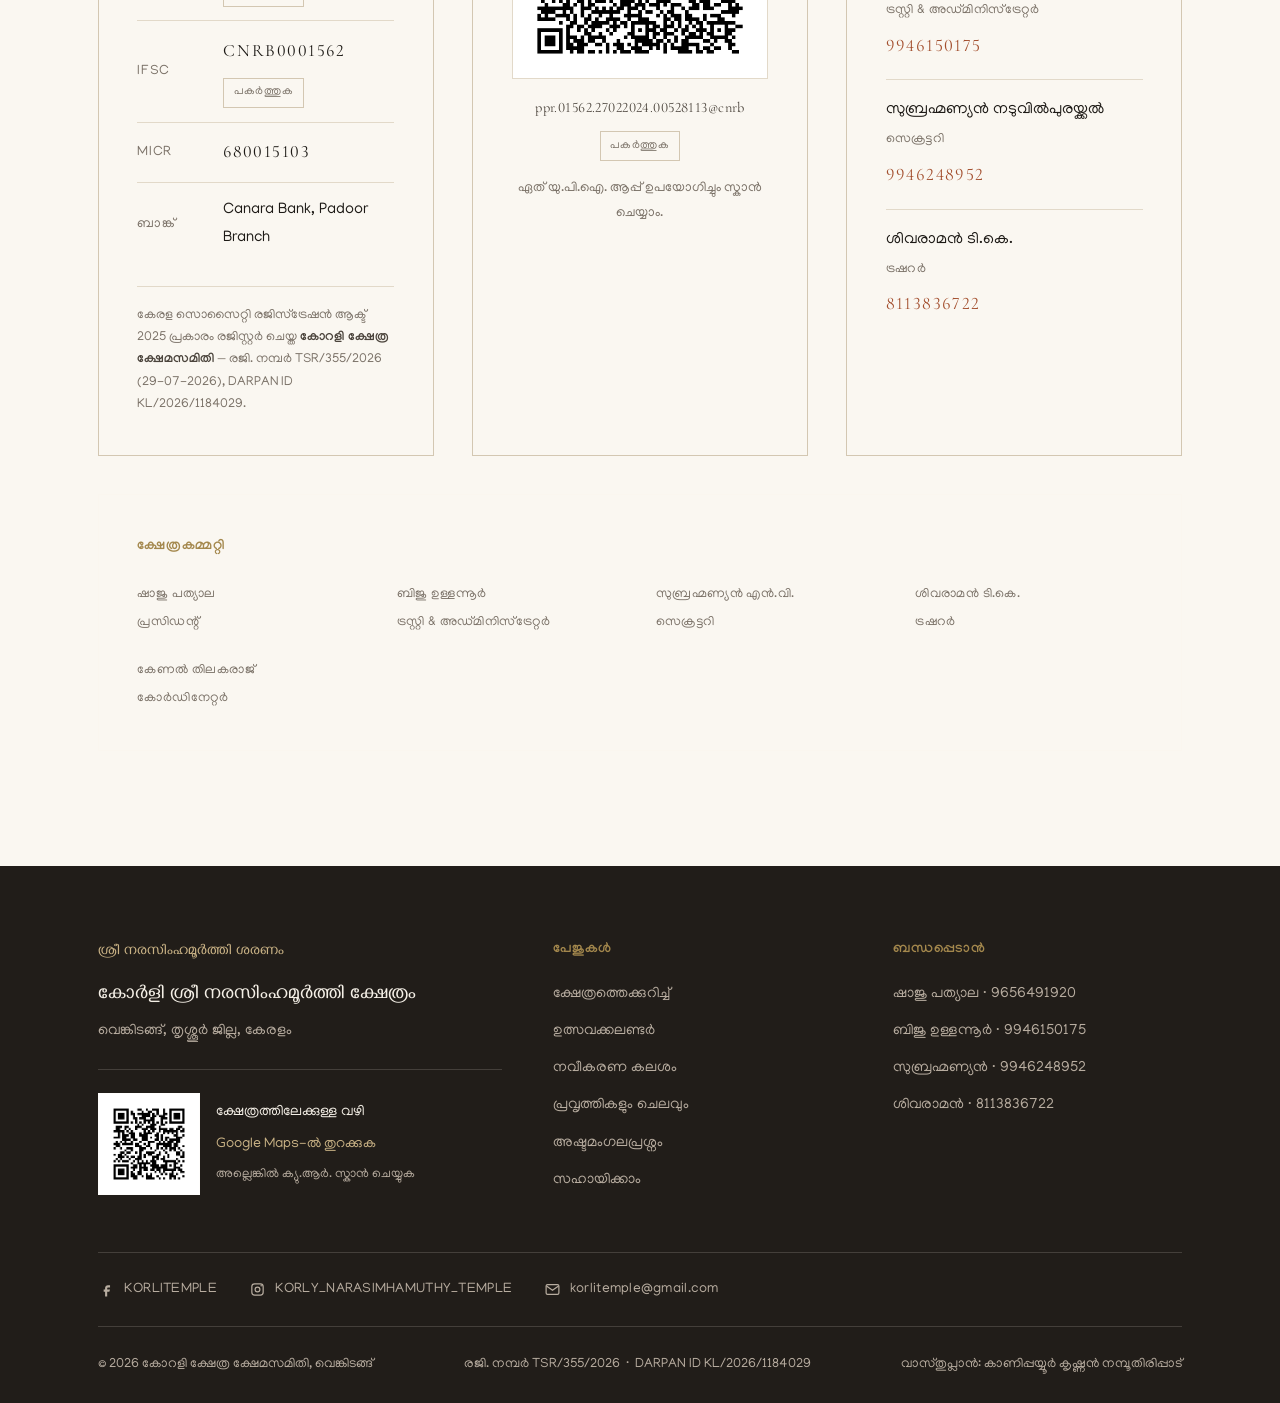
==== commit 93e2c1bf: "Add directions QR, and the committee's wording corrections Adds a Google Maps QR to the footer of bo" ====
--- a/Code/renovation.html
+++ b/Code/renovation.html
@@ -233,8 +233,8 @@
 
     <div class="kramam reveal">
       <p class="kramam__h">
-        <span lang="ml">കലശ ക്രിയാക്രമം — പതിനൊന്ന് ദിവസം</span>
-        <span lang="en">Order of rites — eleven days</span>
+        <span lang="ml">പ്രധാന പരിപാടികൾ</span>
+        <span lang="en">Principal Programmes</span>
       </p>
       <p class="kramam__note">
         <span lang="ml"><b>തൊഴുവാൻ പ്രധാനം</b> എന്ന് അടയാളപ്പെടുത്തിയ ദിവസങ്ങൾ ഭക്തജനങ്ങൾക്ക്
@@ -429,8 +429,8 @@
         <div class="work__no">01</div>
         <div class="work__body">
           <h3><span lang="ml">നമസ്കാര മണ്ഡപ നിർമ്മാണം</span><span lang="en">Namaskara Mandapam construction</span></h3>
-          <p><span lang="ml">നമസ്കാര മണ്ഡപത്തിന്റെ അടിത്തറയും ബേസ്മെന്റും പൂർത്തിയായിട്ടുണ്ട്. കരിങ്കൽ തൂണുകൾ (4 എണ്ണം), മരത്തിലുള്ള മേൽക്കൂര, തറ പാകൽ, അലങ്കാരപ്പണികൾ, പെയിന്റിംഗ് — ഗ്രൗട്ടിംഗ് — പോളിഷിംഗ് തുടങ്ങിയ ഫിനിഷിംഗ് ജോലികൾ എന്നിവയാണ് ഇനി ബാക്കിയുള്ളത്.</span>
-             <span lang="en">The foundation and basement for the Namaskara Mandapam are complete. What remains is four karinkallu pillars, the timber roof, flooring, ornamental work, and finishing such as painting, grouting and polishing.</span></p>
+          <p><span lang="ml">നമസ്കാര മണ്ഡപത്തിന്റെ അടിത്തറയും ബേസ്മെന്റും പൂർത്തിയായിട്ടുണ്ട്. കരിങ്കൽ തൂണുകൾ (4 എണ്ണം), മേൽക്കൂര, തറ പാകൽ, അലങ്കാരപ്പണികൾ, പെയിന്റിംഗ് — ഗ്രൗട്ടിംഗ് — പോളിഷിംഗ് തുടങ്ങിയ ഫിനിഷിംഗ് ജോലികൾ എന്നിവയാണ് ഇനി ബാക്കിയുള്ളത്.</span>
+             <span lang="en">The foundation and basement for the Namaskara Mandapam are complete. What remains is four karinkallu pillars, the roof, flooring, ornamental work, and finishing such as painting, grouting and polishing.</span></p>
         </div>
         <div class="work__cost">
           <span class="work__amt"><span class="work__cur">₹</span>4,00,000</span>
@@ -441,8 +441,8 @@
         <div class="work__no">02</div>
         <div class="work__body">
           <h3><span lang="ml">ചുറ്റുമതിൽ നിർമ്മാണം</span><span lang="en">Compound wall construction</span></h3>
-          <p><span lang="ml">മുൻവശത്ത് ക്ഷേത്രക്കുളം അതിർത്തി പങ്കിടുന്നതിനാൽ കുളത്തിന്റെ അടിനിരപ്പിൽ നിന്ന് ആരംഭിക്കുന്ന റിറ്റെയ്നിംഗ് വാൾ വേണ്ടിവരും. കോൺക്രീറ്റ് മതിൽ വളരെ ചെലവേറിയതാകയാൽ ചെയിൻ ലിങ്ക് വേലിയാണ് നിശ്ചയിച്ചിട്ടുള്ളത്. ബാക്കി മൂന്ന് വശങ്ങളിലും ബ്ലോക്ക് വർക്ക് പൂർത്തിയായി; പ്ലാസ്റ്ററിംഗും പെയിന്റിംഗുമാണ് ശേഷിക്കുന്നത്.</span>
-             <span lang="en">On the front side the temple pond shares the boundary, so a retaining wall rising from the pond bed would be needed. As a concrete wall would be very expensive, a chain-link fence is planned instead. On the remaining three sides the block work is complete — plastering and painting remain.</span></p>
+          <p><span lang="ml">മുൻവശത്ത് ക്ഷേത്രക്കുളം അതിർത്തി പങ്കിടുന്നതിനാൽ കുളത്തിന്റെ അടിനിരപ്പിൽ നിന്ന് ആരംഭിക്കുന്ന കോൺക്രീറ്റ് മതിൽ വേണ്ടിവരും. ഇത് വളരെ ചെലവേറിയതാകയാൽ ചെയിൻ ലിങ്ക് വേലിയാണ് നിശ്ചയിച്ചിട്ടുള്ളത്. ബാക്കി മൂന്ന് വശങ്ങളിലും ബ്ലോക്ക് വർക്ക് പൂർത്തിയായി; പ്ലാസ്റ്ററിംഗും പെയിന്റിംഗുമാണ് ശേഷിക്കുന്നത്.</span>
+             <span lang="en">On the front side the temple pond shares the boundary, so a concrete wall rising from the pond bed would be needed. As this would be very expensive, a chain-link fence is planned instead. On the remaining three sides the block work is complete — plastering and painting remain.</span></p>
         </div>
         <div class="work__cost">
           <span class="work__amt"><span class="work__cur">₹</span>7,00,000</span>
@@ -477,8 +477,8 @@
         <div class="work__no">05</div>
         <div class="work__body">
           <h3><span lang="ml">ക്ഷേത്രത്തിന്റെ മേൽക്കൂര, വലിയമ്പലം എന്നിവയുടെ പുനരുദ്ധാരണം</span><span lang="en">Restoration of the temple roof and the Valiyambalam</span></h3>
-          <p><span lang="ml">ക്ഷേത്രത്തിന്റെയും വലിയമ്പലത്തിന്റെയും ഓട് മേഞ്ഞ മേൽക്കൂര കഴുക്കോലും പലകയും സഹിതം അഴിച്ചുമാറ്റി, ഉപയോഗയോഗ്യമായ സാമഗ്രികൾ അടുക്കിവെച്ച്, കേടുപാടുകൾ തീർത്ത ശേഷം എം.പി. ഓട് ഉപയോഗിച്ച് പുനർനിർമ്മിക്കണം. വലിയമ്പലം, തിടപ്പിള്ളി എന്നിവയുടെ തറ പാകലും പെയിന്റിംഗും ഇതിൽ ഉൾപ്പെടുന്നു.</span>
-             <span lang="en">The tiled roofing of the temple and the Valiyambalam, with battens and boarding, is to be dismantled, serviceable material stacked, damaged parts repaired, and the roof relaid with the available MP tiles. Flooring of the Valiyambalam and Thidappilly, and painting, are included.</span></p>
+          <p><span lang="ml">ക്ഷേത്രത്തിന്റെയും വലിയമ്പലത്തിന്റെയും ഓട് മേഞ്ഞ മേൽക്കൂര കഴുക്കോലും പലകയും സഹിതം അഴിച്ചുമാറ്റി, കേടുപാടുകൾ തീർത്ത ശേഷം എം.പി. ഓട് മേഞ്ഞ് പുനർനിർമ്മിക്കണം. വലിയമ്പലം, തിടപ്പിള്ളി എന്നിവയുടെ തറ പാകലും പെയിന്റിംഗും ഇതിൽ ഉൾപ്പെടുന്നു.</span>
+             <span lang="en">The tiled roofing of the temple and the Valiyambalam, with battens and boarding, is to be dismantled, damaged parts repaired, and the roof re-laid with MP tiles. Flooring of the Valiyambalam and Thidappilly, and painting, are included.</span></p>
         </div>
         <div class="work__cost">
           <span class="work__amt"><span class="work__cur">₹</span>4,00,000</span>
@@ -673,7 +673,7 @@
     <div class="give give--light">
       <div class="bank reveal">
         <p class="bank__label"><span lang="ml">ബാങ്ക് വിവരങ്ങൾ</span><span lang="en">Bank details</span></p>
-        <p class="bank__name">KORLI KSHETHRA SAMITHI</p>
+        <p class="bank__name">KORALI KSHETHRA KSHEMASAMITHI</p>
         <dl class="bank__rows">
           <div>
             <dt>A/c No</dt>
@@ -741,6 +741,11 @@
             <span class="contacts__ro"><span lang="ml">സെക്രട്ടറി</span><span lang="en">Secretary</span></span>
             <a class="contacts__ph" href="tel:+919946248952">9946248952</a>
           </li>
+          <li>
+            <span class="contacts__nm"><span lang="ml">ശിവരാമൻ ടി.കെ.</span><span lang="en">Sivaraman T.K.</span></span>
+            <span class="contacts__ro"><span lang="ml">ട്രഷറർ</span><span lang="en">Treasurer</span></span>
+            <a class="contacts__ph" href="tel:+918113836722">8113836722</a>
+          </li>
         </ul>
       </div>
     </div>
@@ -768,6 +773,22 @@
         <p class="ftr__om"><span lang="ml">ശ്രീ നരസിംഹമൂർത്തി ശരണം</span><span lang="en">We seek refuge in Lord Sri Narasimha Murthy</span></p>
         <p class="ftr__name"><span lang="ml">കോർളി ശ്രീ നരസിംഹമൂർത്തി ക്ഷേത്രം</span><span lang="en">Korli Sri Narasimhamurthy Temple</span></p>
         <p class="ftr__addr"><span lang="ml">വെങ്കിടങ്ങ്, തൃശ്ശൂർ ജില്ല, കേരളം</span><span lang="en">Venkitangu, Thrissur District, Kerala</span></p>
+
+        <div class="ftr__map">
+          <a class="ftr__map__qr" href="https://maps.app.goo.gl/9kECha48SZWpYSva8"
+             target="_blank" rel="noopener"
+             aria-label="Google Maps — ക്ഷേത്രത്തിലേക്കുള്ള വഴി">
+            <img src="assets/img/qr-map.png" width="410" height="410" loading="lazy"
+                 alt="ക്ഷേത്രത്തിലേക്കുള്ള വഴി കാണിക്കുന്ന ക്യു.ആർ. കോഡ്">
+          </a>
+          <div class="ftr__map__txt">
+            <p><span lang="ml">ക്ഷേത്രത്തിലേക്കുള്ള വഴി</span><span lang="en">Directions to the temple</span></p>
+            <a href="https://maps.app.goo.gl/9kECha48SZWpYSva8" target="_blank" rel="noopener">
+              <span lang="ml">Google Maps-ൽ തുറക്കുക</span><span lang="en">Open in Google Maps</span>
+            </a>
+            <span class="ftr__map__hint"><span lang="ml">അല്ലെങ്കിൽ ക്യു.ആർ. സ്കാൻ ചെയ്യുക</span><span lang="en">or scan the QR code</span></span>
+          </div>
+        </div>
       </div>
       <nav class="ftr__nav" aria-label="ഫുട്ടർ മെനു">
         <p class="ftr__h"><span lang="ml">പേജുകൾ</span><span lang="en">Pages</span></p>
--- a/Code/css/style.css
+++ b/Code/css/style.css
@@ -1127,3 +1127,28 @@
 .hdr.is-stuck .langsw--bar button,
 .hdr--solid .langsw--bar button,
 .hdr.is-navopen .langsw--bar button{ color:var(--ink-2); }
+
+/* ── footer: directions QR ──────────────────────────────────── */
+.ftr__map{
+  display:flex; align-items:center; gap:1rem;
+  margin-top:1.5rem; padding-top:1.4rem; border-top:1px solid var(--line-dark);
+}
+.ftr__map__qr{
+  flex:0 0 auto; display:block; background:#fff; padding:6px;
+  border:1px solid var(--line-dark); line-height:0;
+  transition:border-color .25s var(--ease);
+}
+.ftr__map__qr:hover{ border-color:var(--gold-soft); }
+.ftr__map__qr img{ width:88px; height:88px; }
+.ftr__map__txt{ min-width:0; }
+.ftr__map__txt p{ color:var(--on-dark); font-size:.92rem; margin-bottom:.3rem; }
+.ftr__map__txt > a{
+  display:inline-block; font-size:.88rem; color:var(--gold-soft);
+  border-bottom:1px solid transparent; transition:border-color .25s;
+}
+.ftr__map__txt > a:hover{ border-bottom-color:var(--gold-soft); }
+.ftr__map__hint{ display:block; margin-top:.35rem; font-size:.8rem; color:var(--on-dark-2); }
+
+@media (max-width:560px){
+  .ftr__map__qr img{ width:76px; height:76px; }
+}
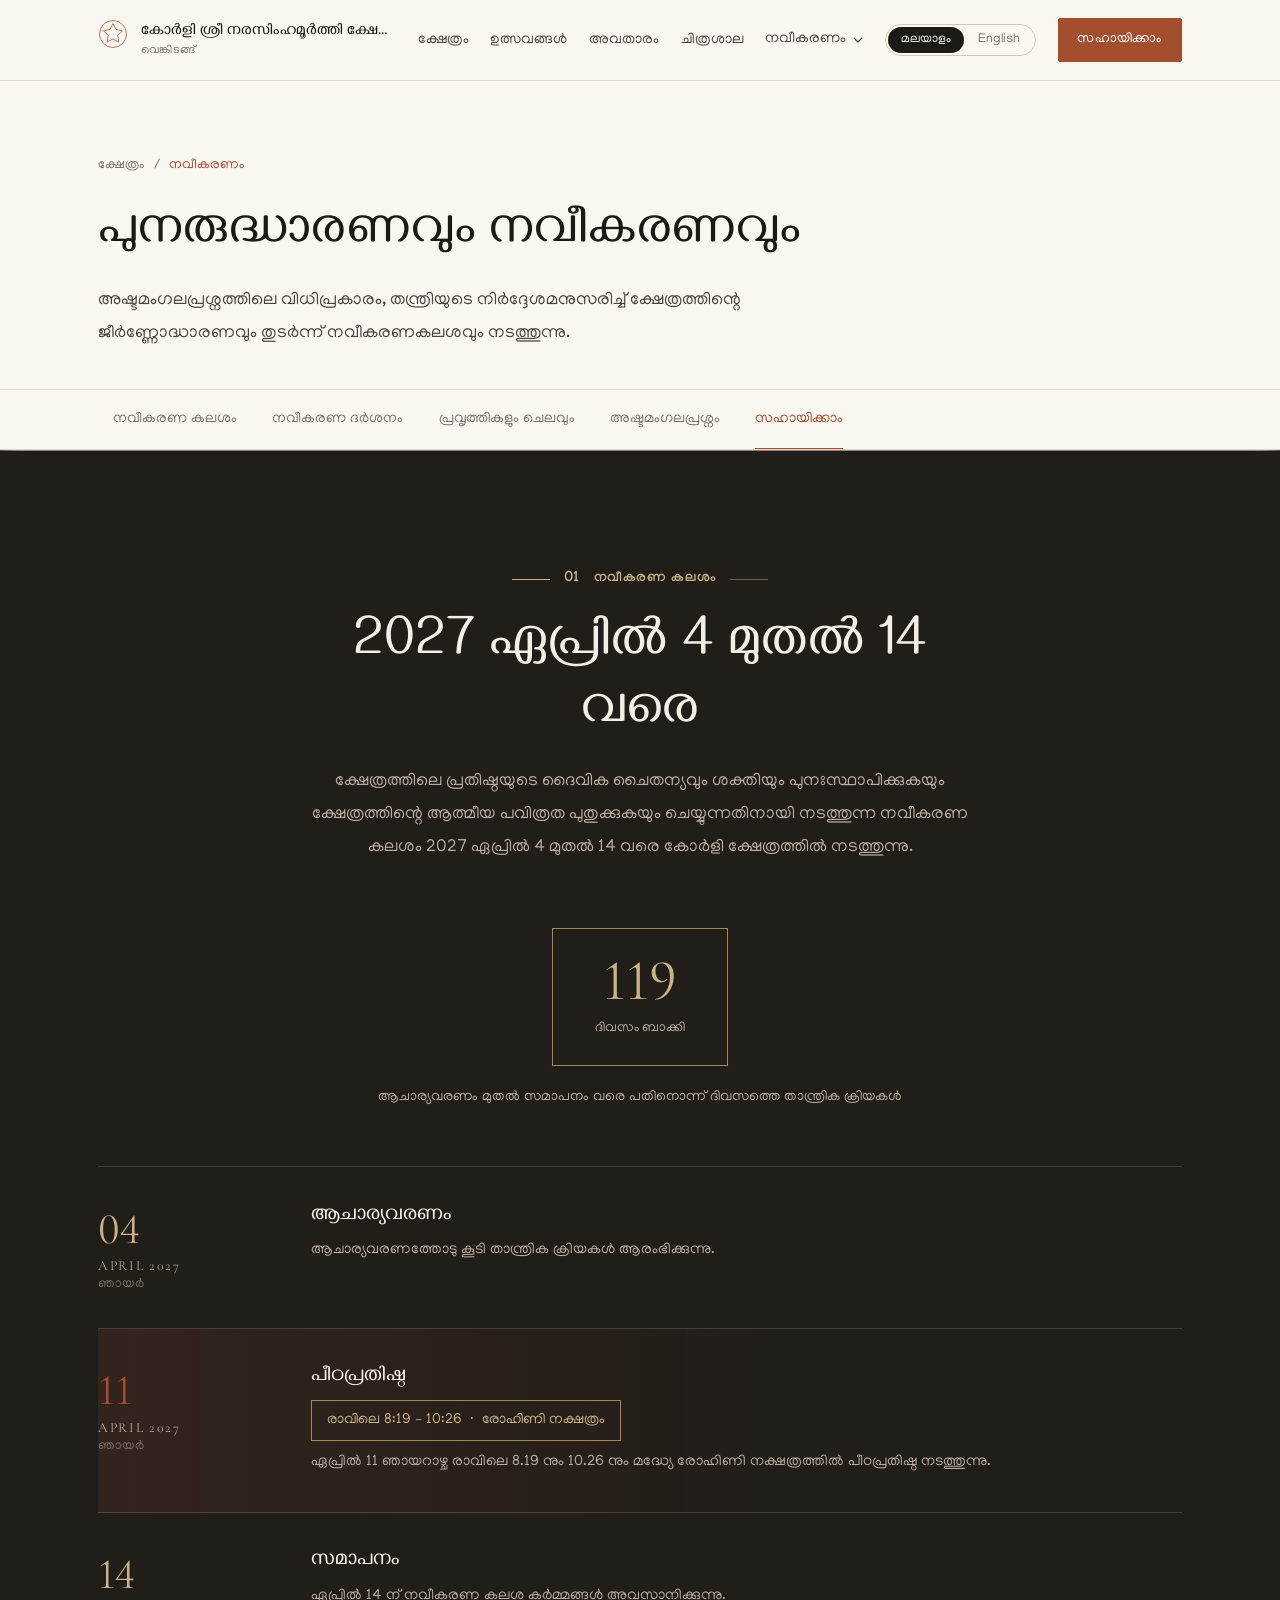
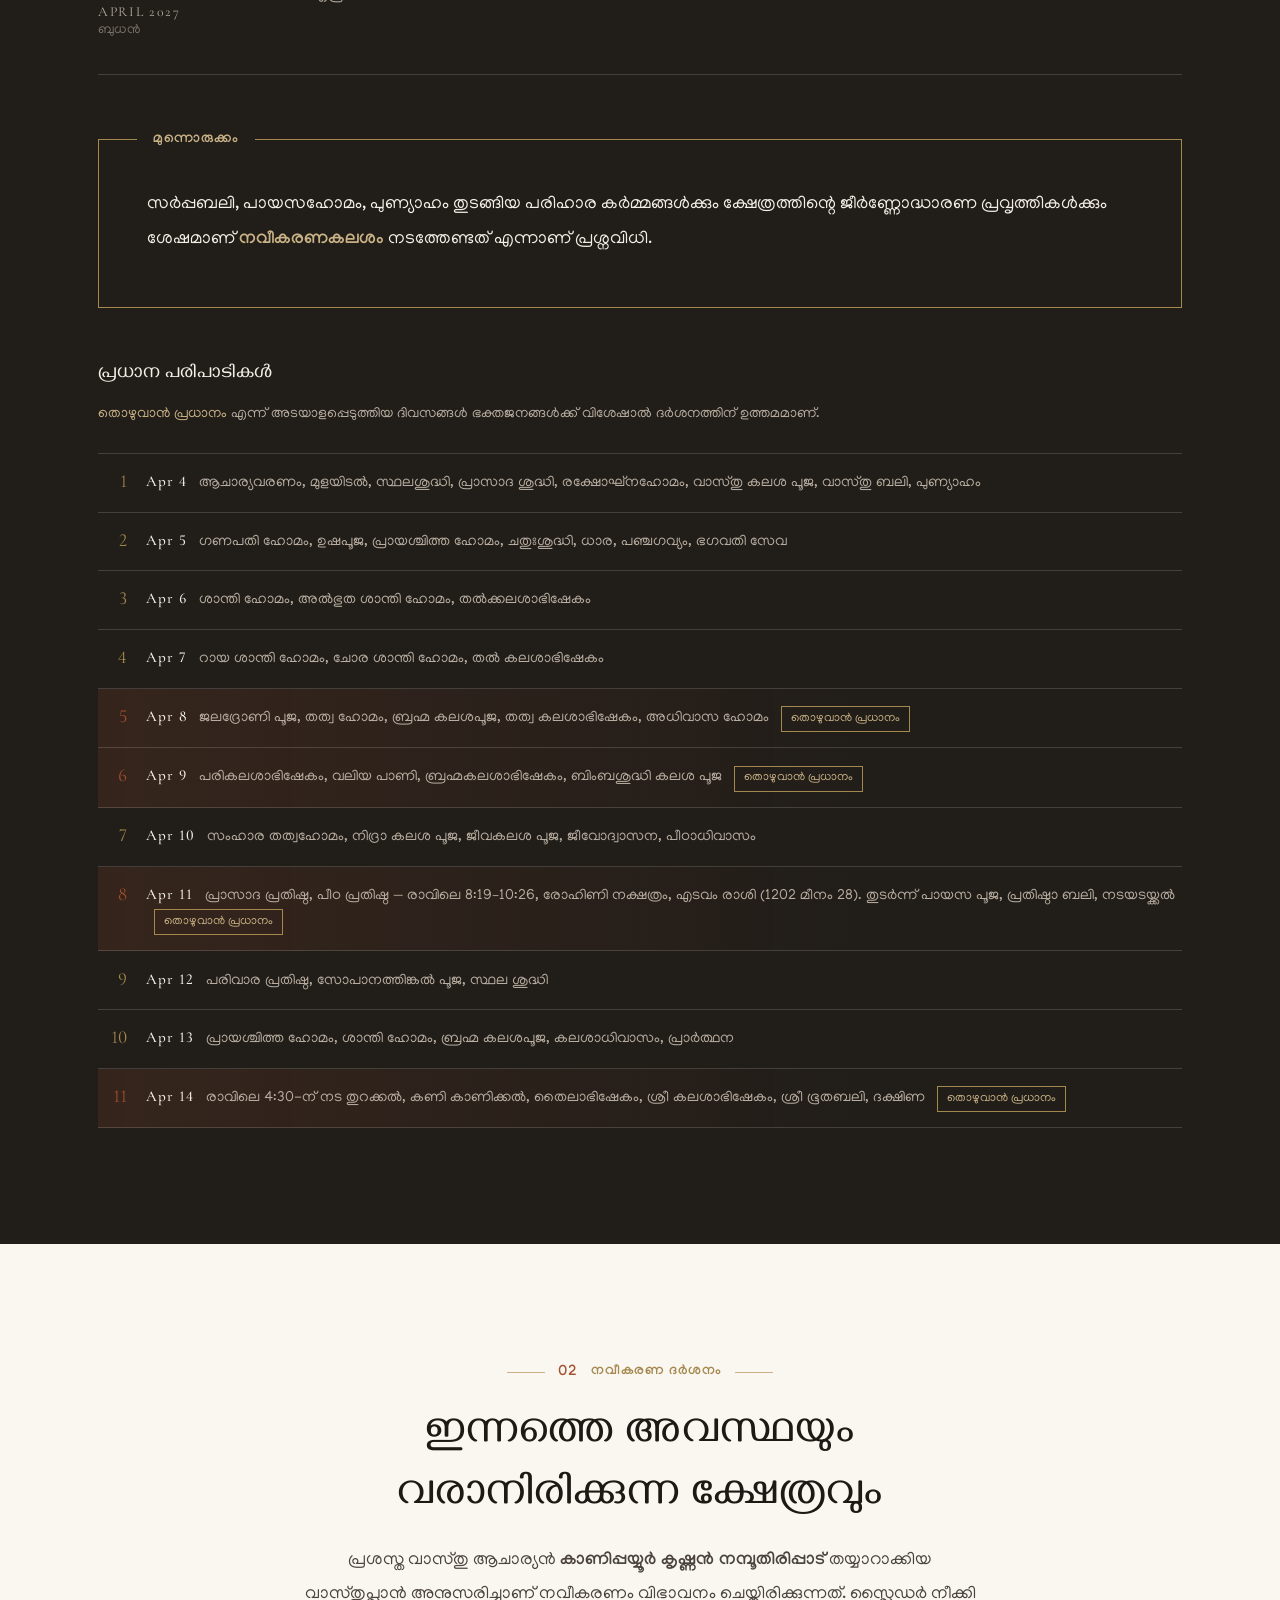
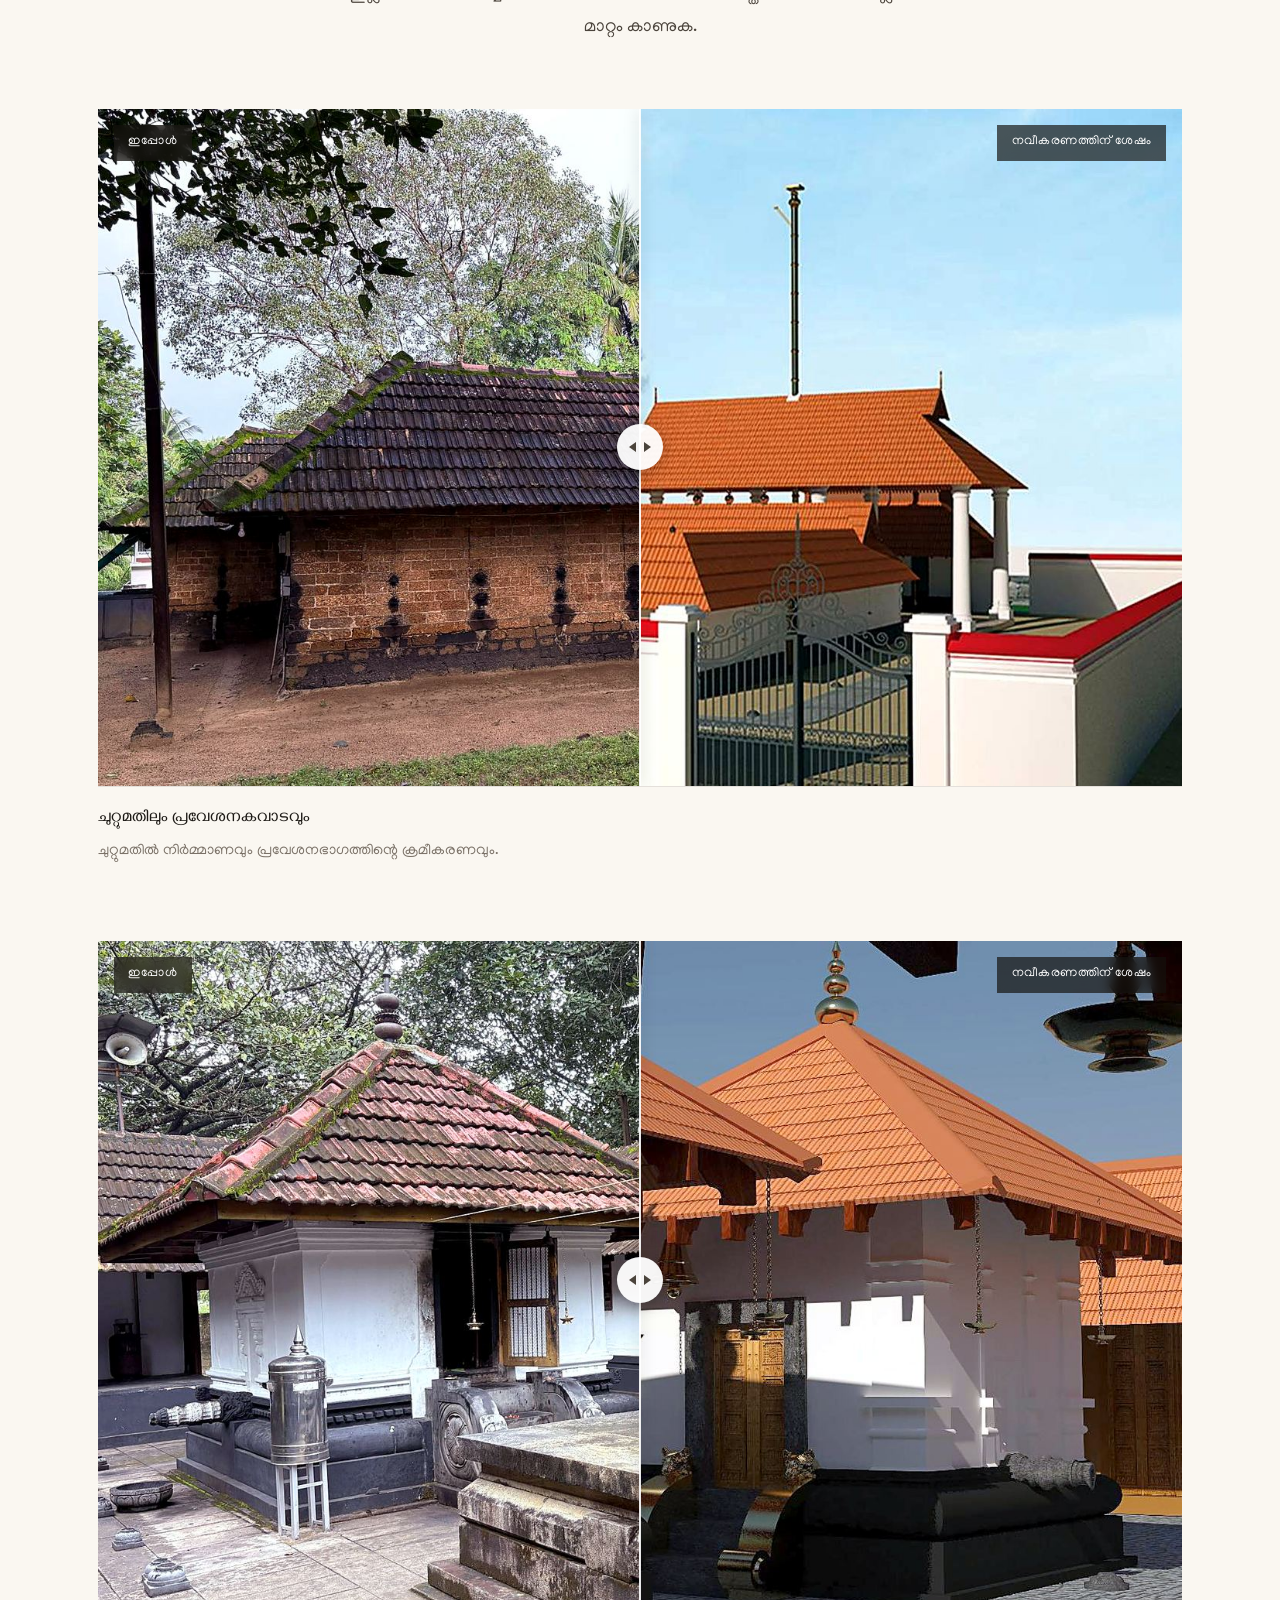
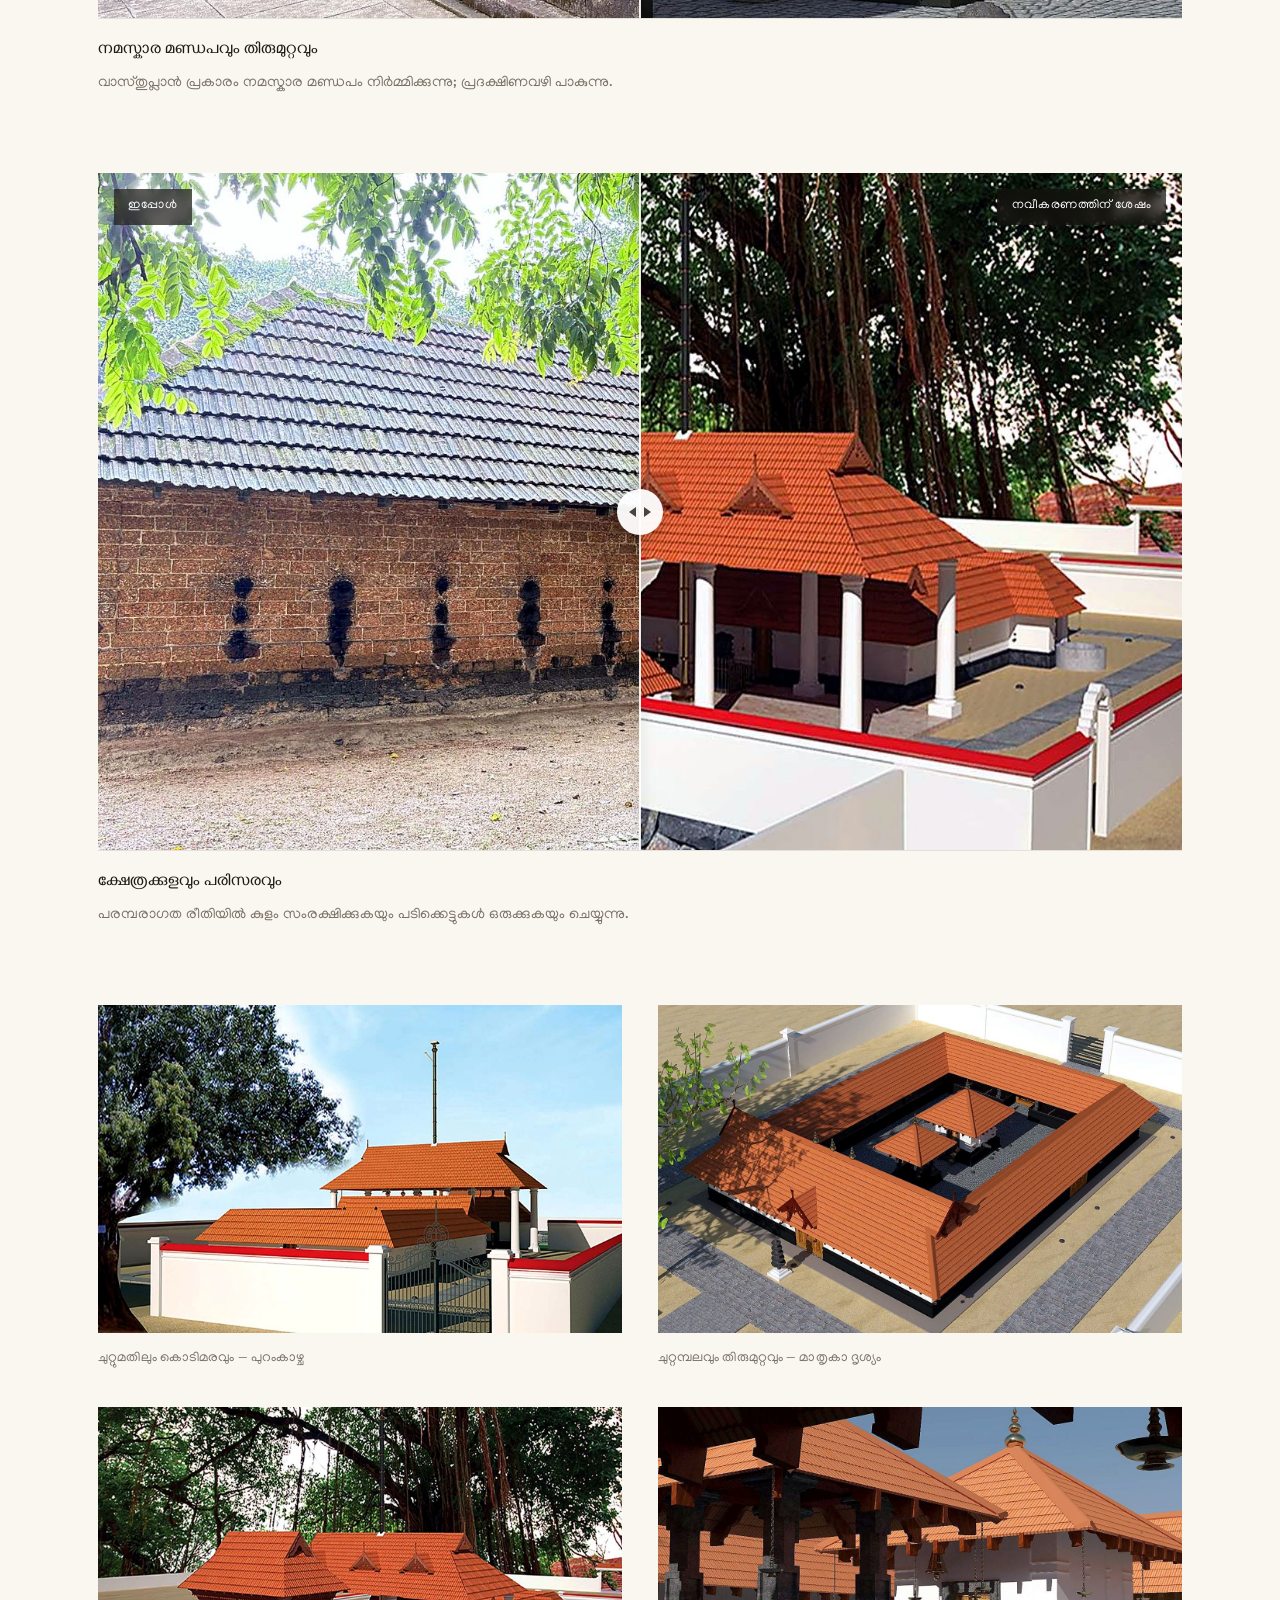
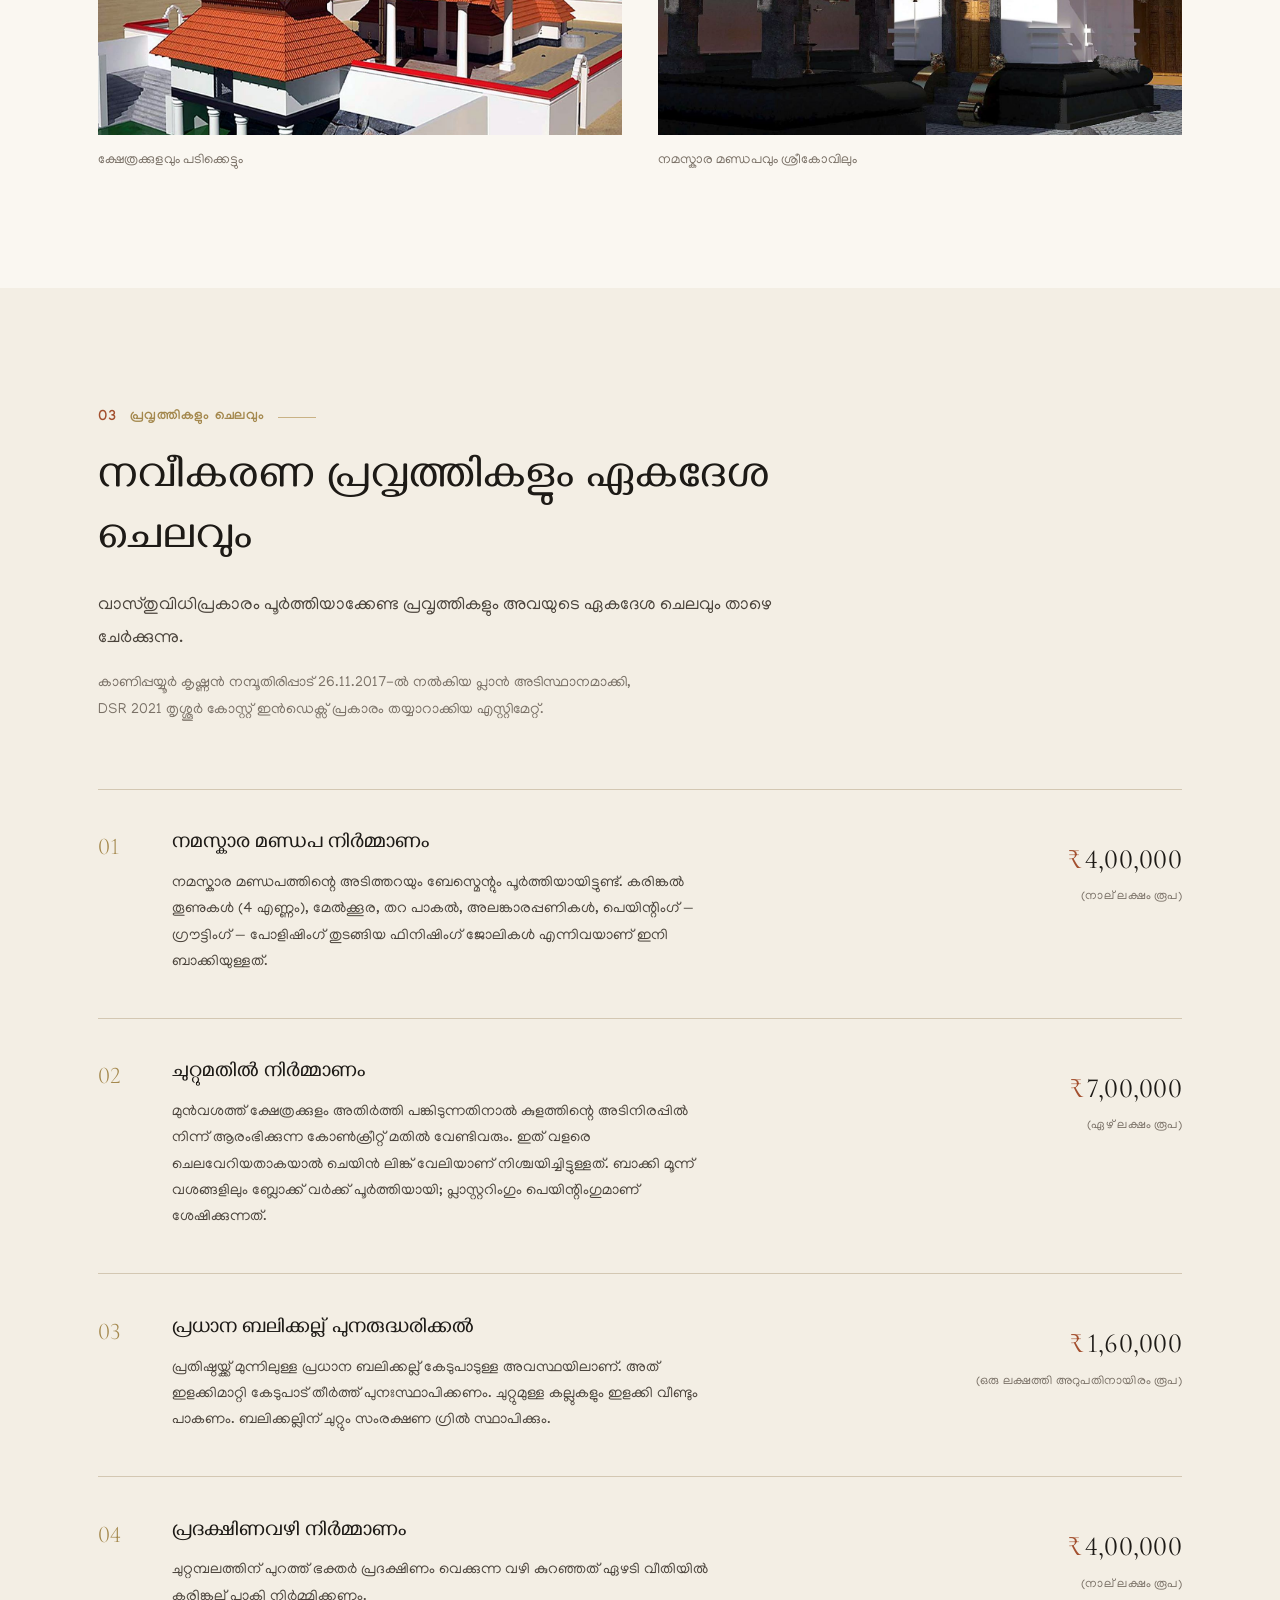
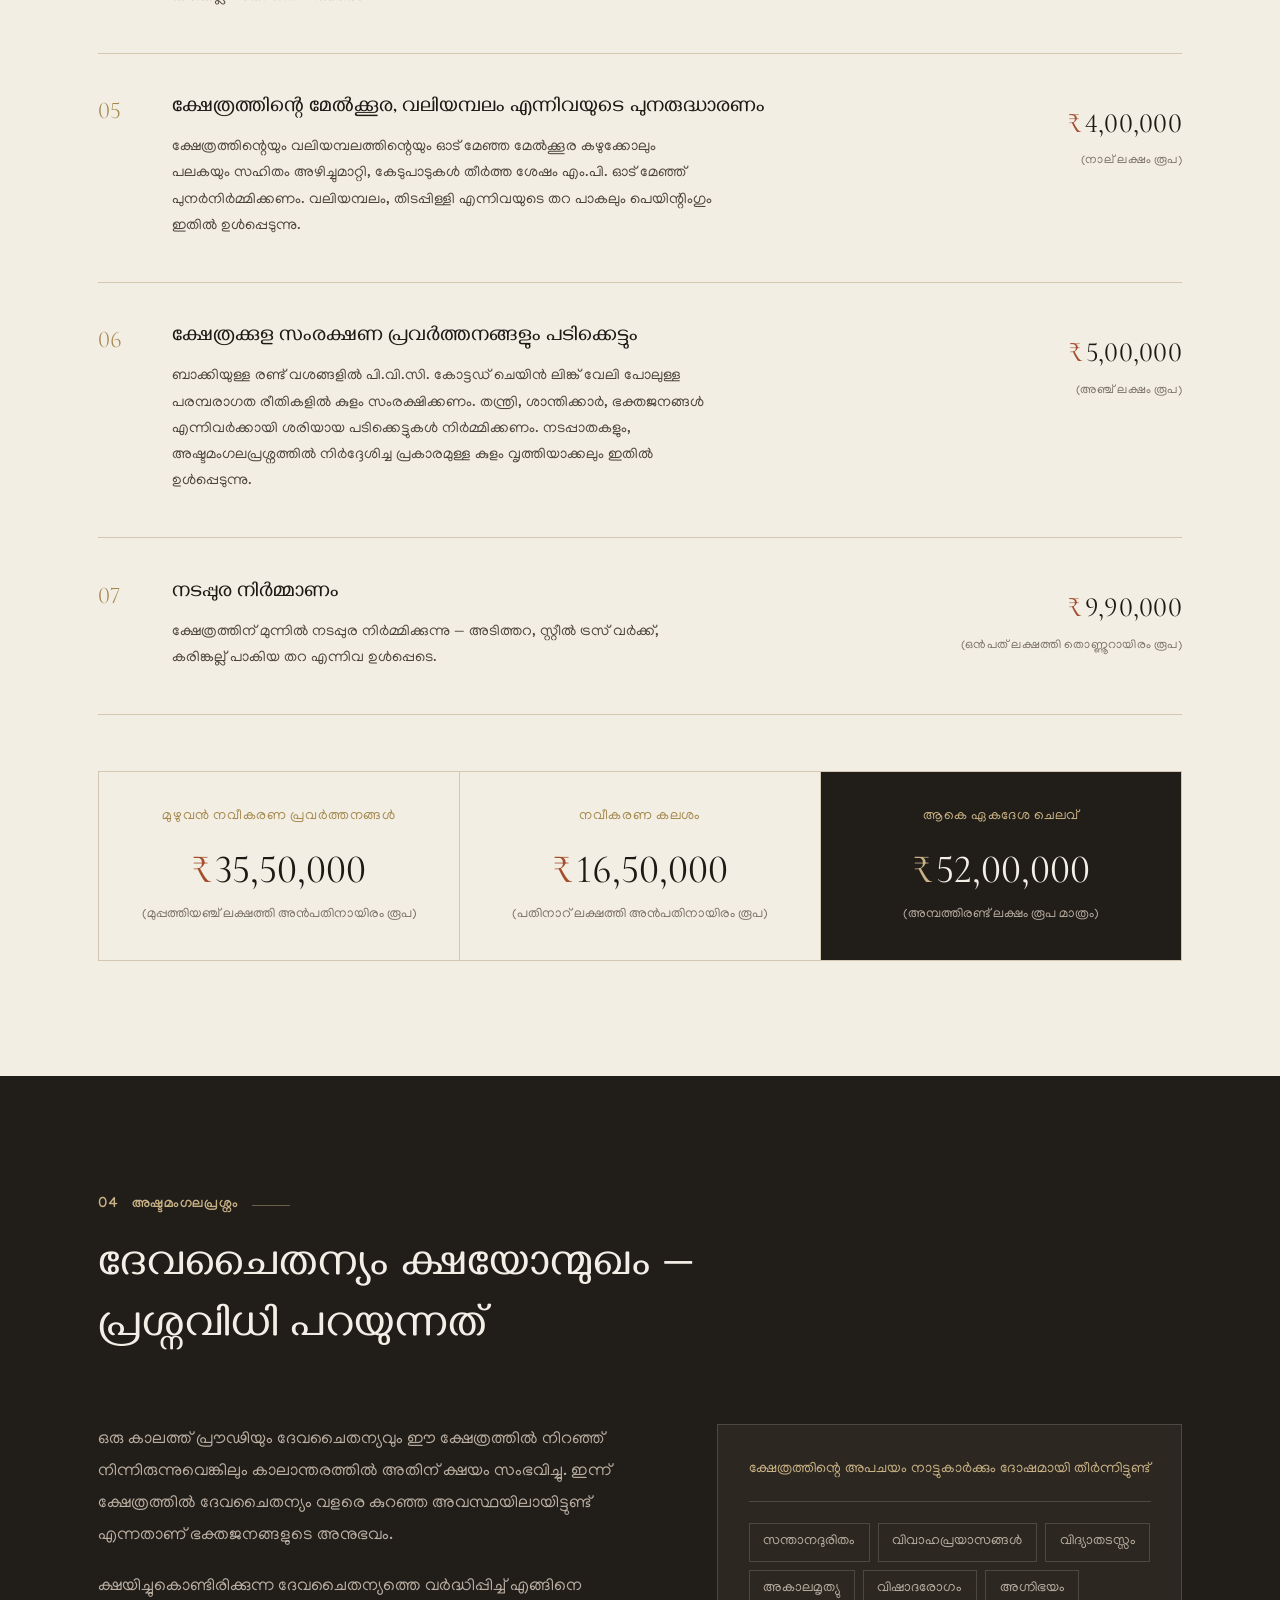
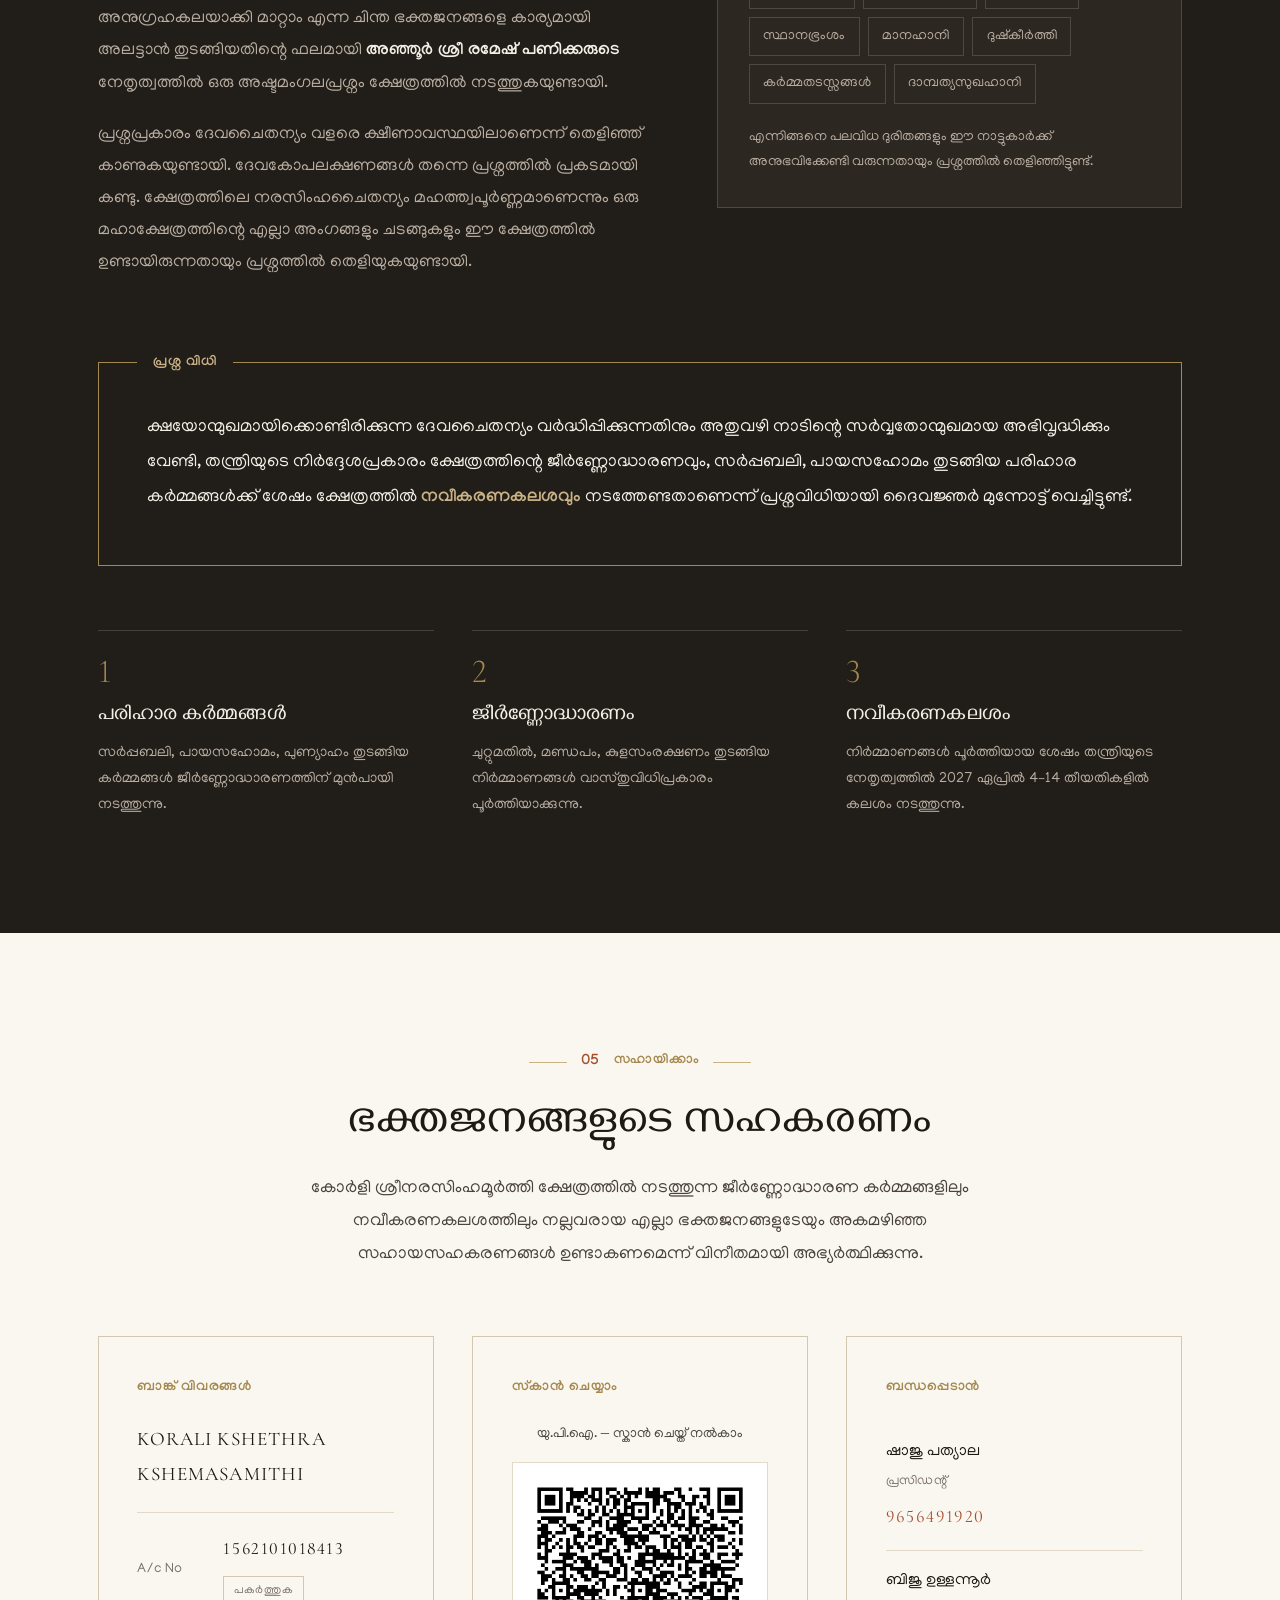
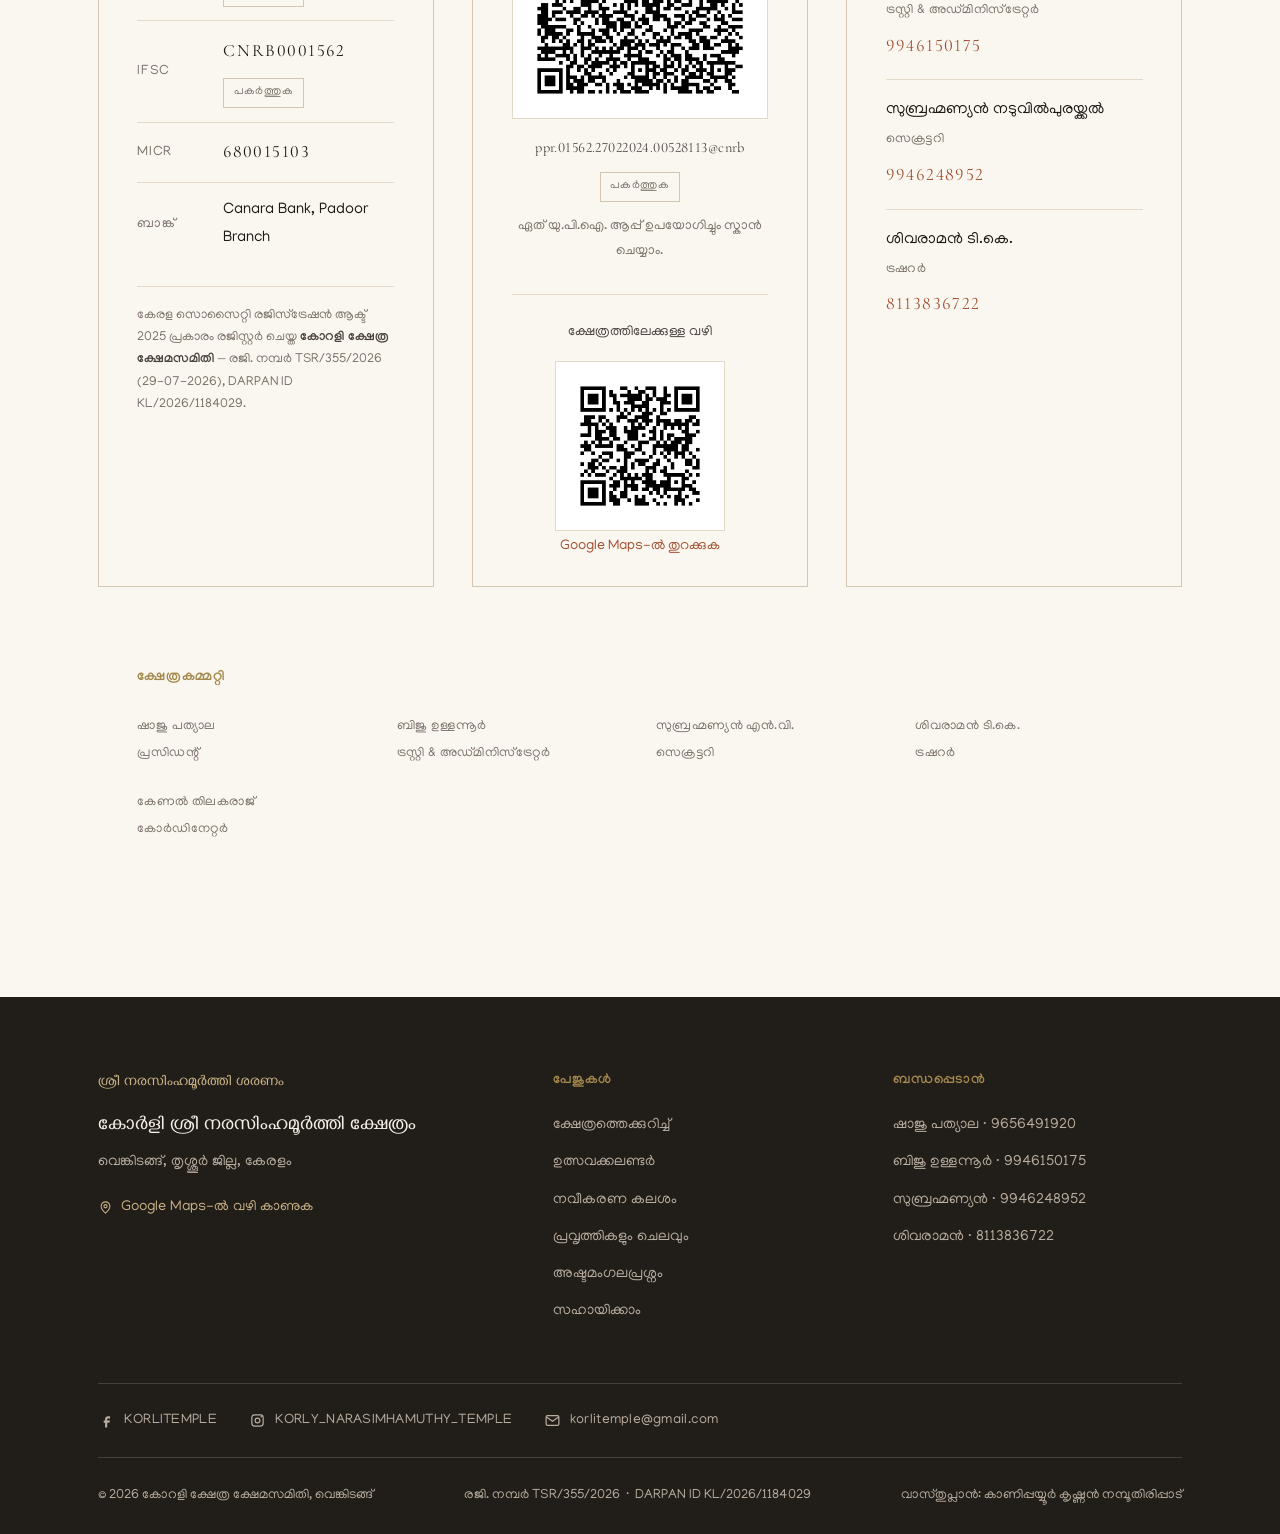
==== commit cfc1c91f: "Move the directions QR into the bank details section The QR card beside the bank details now carries" ====
--- a/Code/renovation.html
+++ b/Code/renovation.html
@@ -707,8 +707,10 @@
       </div>
 
       <div class="qr reveal" data-d="1">
-        <p class="bank__label"><span lang="ml">യു.പി.ഐ. — സ്കാൻ ചെയ്ത് നൽകാം</span><span lang="en">UPI — scan &amp; pay</span></p>
+        <p class="bank__label"><span lang="ml">സ്കാൻ ചെയ്യാം</span><span lang="en">Scan</span></p>
+
         <figure class="qr__fig">
+          <p class="qr__cap"><span lang="ml">യു.പി.ഐ. — സ്കാൻ ചെയ്ത് നൽകാം</span><span lang="en">UPI — scan &amp; pay</span></p>
           <img src="assets/img/qr-upi.png" width="650" height="650" loading="lazy"
                alt="കോർളി ക്ഷേത്രത്തിലേക്ക് സംഭാവന നൽകാനുള്ള യു.പി.ഐ. ക്യു.ആർ. കോഡ്">
           <figcaption>
@@ -716,11 +718,25 @@
             <button class="copy" type="button" data-copy="ppr.01562.27022024.00528113@cnrb"
                     aria-label="UPI ID പകർത്തുക"><span lang="ml">പകർത്തുക</span><span lang="en">Copy</span></button>
           </figcaption>
+          <p class="qr__note">
+            <span lang="ml">ഏത് യു.പി.ഐ. ആപ്പ് ഉപയോഗിച്ചും സ്കാൻ ചെയ്യാം.</span>
+            <span lang="en">Scan with any UPI app.</span>
+          </p>
         </figure>
-        <p class="qr__note">
-          <span lang="ml">ഏത് യു.പി.ഐ. ആപ്പ് ഉപയോഗിച്ചും സ്കാൻ ചെയ്യാം.</span>
-          <span lang="en">Scan with any UPI app.</span>
-        </p>
+
+        <figure class="qr__fig qr__fig--map">
+          <p class="qr__cap"><span lang="ml">ക്ഷേത്രത്തിലേക്കുള്ള വഴി</span><span lang="en">Directions to the temple</span></p>
+          <a href="https://maps.app.goo.gl/9kECha48SZWpYSva8" target="_blank" rel="noopener"
+             aria-label="Google Maps — ക്ഷേത്രത്തിലേക്കുള്ള വഴി">
+            <img src="assets/img/qr-map.png" width="410" height="410" loading="lazy"
+                 alt="ക്ഷേത്രത്തിലേക്കുള്ള വഴി കാണിക്കുന്ന ക്യു.ആർ. കോഡ്">
+          </a>
+          <figcaption>
+            <a class="qr__link" href="https://maps.app.goo.gl/9kECha48SZWpYSva8" target="_blank" rel="noopener">
+              <span lang="ml">Google Maps-ൽ തുറക്കുക</span><span lang="en">Open in Google Maps</span>
+            </a>
+          </figcaption>
+        </figure>
       </div>
 
       <div class="contacts reveal" data-d="2">
@@ -773,22 +789,11 @@
         <p class="ftr__om"><span lang="ml">ശ്രീ നരസിംഹമൂർത്തി ശരണം</span><span lang="en">We seek refuge in Lord Sri Narasimha Murthy</span></p>
         <p class="ftr__name"><span lang="ml">കോർളി ശ്രീ നരസിംഹമൂർത്തി ക്ഷേത്രം</span><span lang="en">Korli Sri Narasimhamurthy Temple</span></p>
         <p class="ftr__addr"><span lang="ml">വെങ്കിടങ്ങ്, തൃശ്ശൂർ ജില്ല, കേരളം</span><span lang="en">Venkitangu, Thrissur District, Kerala</span></p>
-
-        <div class="ftr__map">
-          <a class="ftr__map__qr" href="https://maps.app.goo.gl/9kECha48SZWpYSva8"
-             target="_blank" rel="noopener"
-             aria-label="Google Maps — ക്ഷേത്രത്തിലേക്കുള്ള വഴി">
-            <img src="assets/img/qr-map.png" width="410" height="410" loading="lazy"
-                 alt="ക്ഷേത്രത്തിലേക്കുള്ള വഴി കാണിക്കുന്ന ക്യു.ആർ. കോഡ്">
+        <p class="ftr__dir">
+          <a href="https://maps.app.goo.gl/9kECha48SZWpYSva8" target="_blank" rel="noopener">
+            <svg viewBox="0 0 24 24" width="15" height="15" aria-hidden="true"><path d="M12 21s7-6.1 7-11a7 7 0 1 0-14 0c0 4.9 7 11 7 11z" fill="none" stroke="currentColor" stroke-width="1.7"/><circle cx="12" cy="10" r="2.6" fill="none" stroke="currentColor" stroke-width="1.7"/></svg><span lang="ml">Google Maps-ൽ വഴി കാണുക</span><span lang="en">Get directions on Google Maps</span>
           </a>
-          <div class="ftr__map__txt">
-            <p><span lang="ml">ക്ഷേത്രത്തിലേക്കുള്ള വഴി</span><span lang="en">Directions to the temple</span></p>
-            <a href="https://maps.app.goo.gl/9kECha48SZWpYSva8" target="_blank" rel="noopener">
-              <span lang="ml">Google Maps-ൽ തുറക്കുക</span><span lang="en">Open in Google Maps</span>
-            </a>
-            <span class="ftr__map__hint"><span lang="ml">അല്ലെങ്കിൽ ക്യു.ആർ. സ്കാൻ ചെയ്യുക</span><span lang="en">or scan the QR code</span></span>
-          </div>
-        </div>
+        </p>
       </div>
       <nav class="ftr__nav" aria-label="ഫുട്ടർ മെനു">
         <p class="ftr__h"><span lang="ml">പേജുകൾ</span><span lang="en">Pages</span></p>
--- a/Code/css/style.css
+++ b/Code/css/style.css
@@ -1128,27 +1128,28 @@
 .hdr--solid .langsw--bar button,
 .hdr.is-navopen .langsw--bar button{ color:var(--ink-2); }
 
-/* ── footer: directions QR ──────────────────────────────────── */
-.ftr__map{
-  display:flex; align-items:center; gap:1rem;
-  margin-top:1.5rem; padding-top:1.4rem; border-top:1px solid var(--line-dark);
-}
-.ftr__map__qr{
-  flex:0 0 auto; display:block; background:#fff; padding:6px;
-  border:1px solid var(--line-dark); line-height:0;
-  transition:border-color .25s var(--ease);
-}
-.ftr__map__qr:hover{ border-color:var(--gold-soft); }
-.ftr__map__qr img{ width:88px; height:88px; }
-.ftr__map__txt{ min-width:0; }
-.ftr__map__txt p{ color:var(--on-dark); font-size:.92rem; margin-bottom:.3rem; }
-.ftr__map__txt > a{
-  display:inline-block; font-size:.88rem; color:var(--gold-soft);
+/* ── footer: directions link ────────────────────────────────── */
+.ftr__dir{ margin-top:1.1rem; }
+.ftr__dir a{
+  display:inline-flex; align-items:center; gap:.5rem;
+  font-size:.9rem; color:var(--gold-soft);
+  border-bottom:1px solid transparent; transition:border-color .25s, color .25s;
+}
+.ftr__dir a:hover{ color:var(--on-dark); border-bottom-color:currentColor; }
+.ftr__dir svg{ flex:0 0 auto; }
+
+/* ── two codes in one card ──────────────────────────────────── */
+.qr__cap{
+  font-size:.88rem; color:var(--ink-2); text-align:center; margin-bottom:.9rem;
+}
+.qr__fig + .qr__fig{
+  margin-top:1.8rem; padding-top:1.6rem; border-top:1px solid var(--line);
+}
+.qr__fig--map img{ width:min(100%,170px); }
+.qr__fig--map a{ display:block; line-height:0; }
+.qr__link{
+  font-size:.88rem; color:var(--laterite);
   border-bottom:1px solid transparent; transition:border-color .25s;
 }
-.ftr__map__txt > a:hover{ border-bottom-color:var(--gold-soft); }
-.ftr__map__hint{ display:block; margin-top:.35rem; font-size:.8rem; color:var(--on-dark-2); }
-
-@media (max-width:560px){
-  .ftr__map__qr img{ width:76px; height:76px; }
-}
+.qr__link:hover{ border-bottom-color:currentColor; }
+.qr__fig .qr__note{ margin-top:.75rem; }
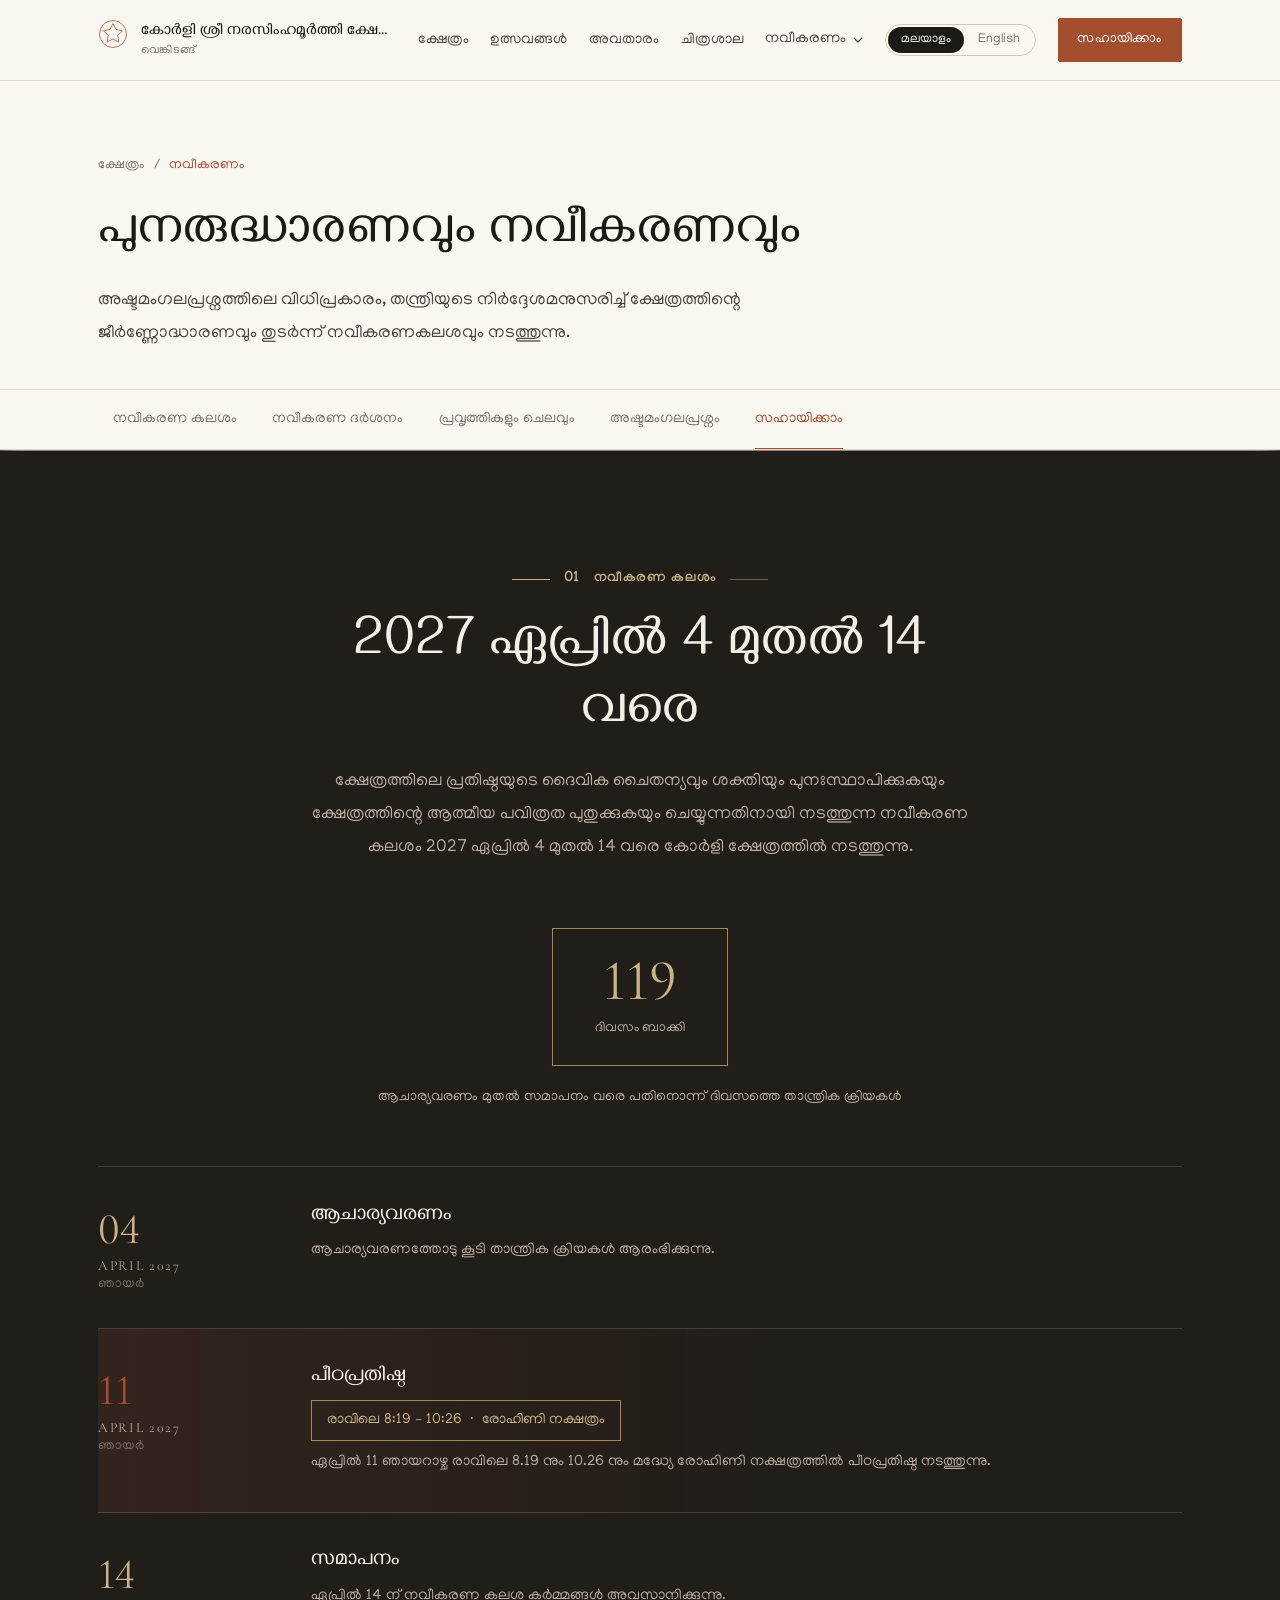
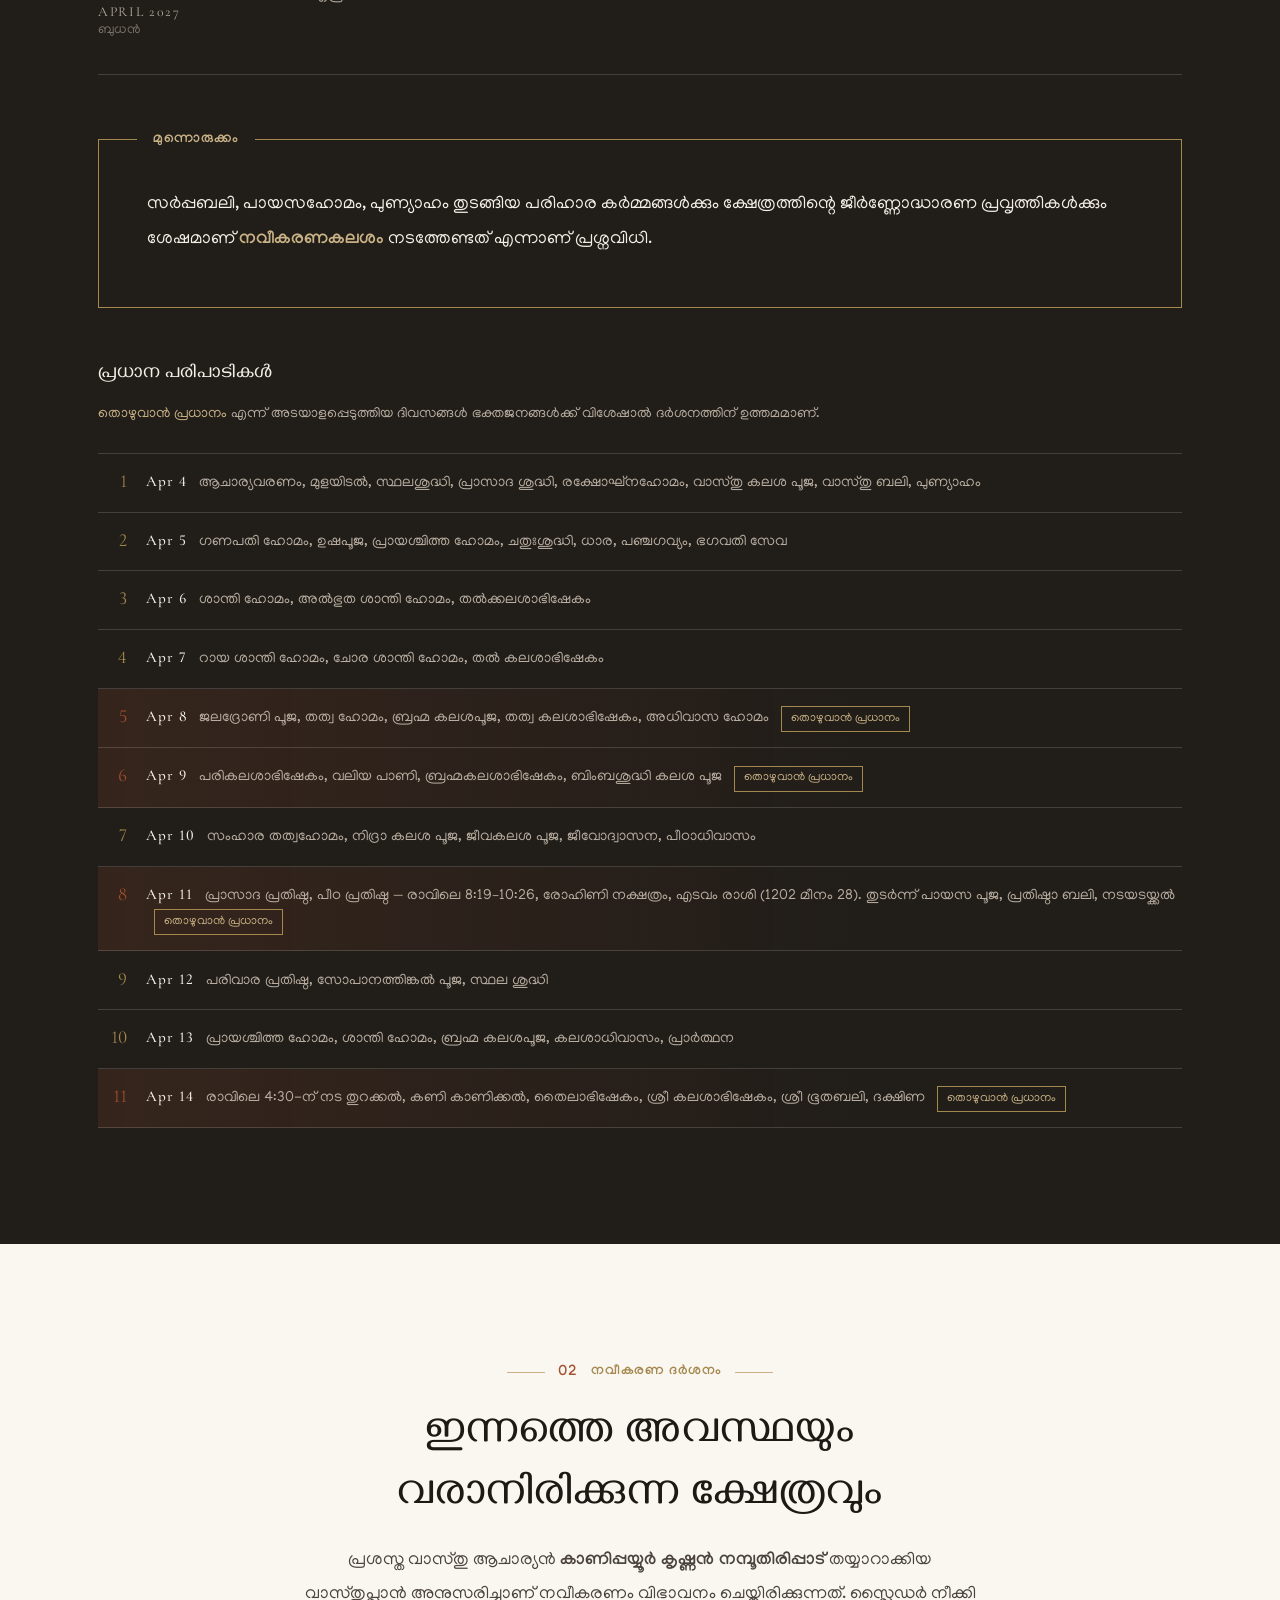
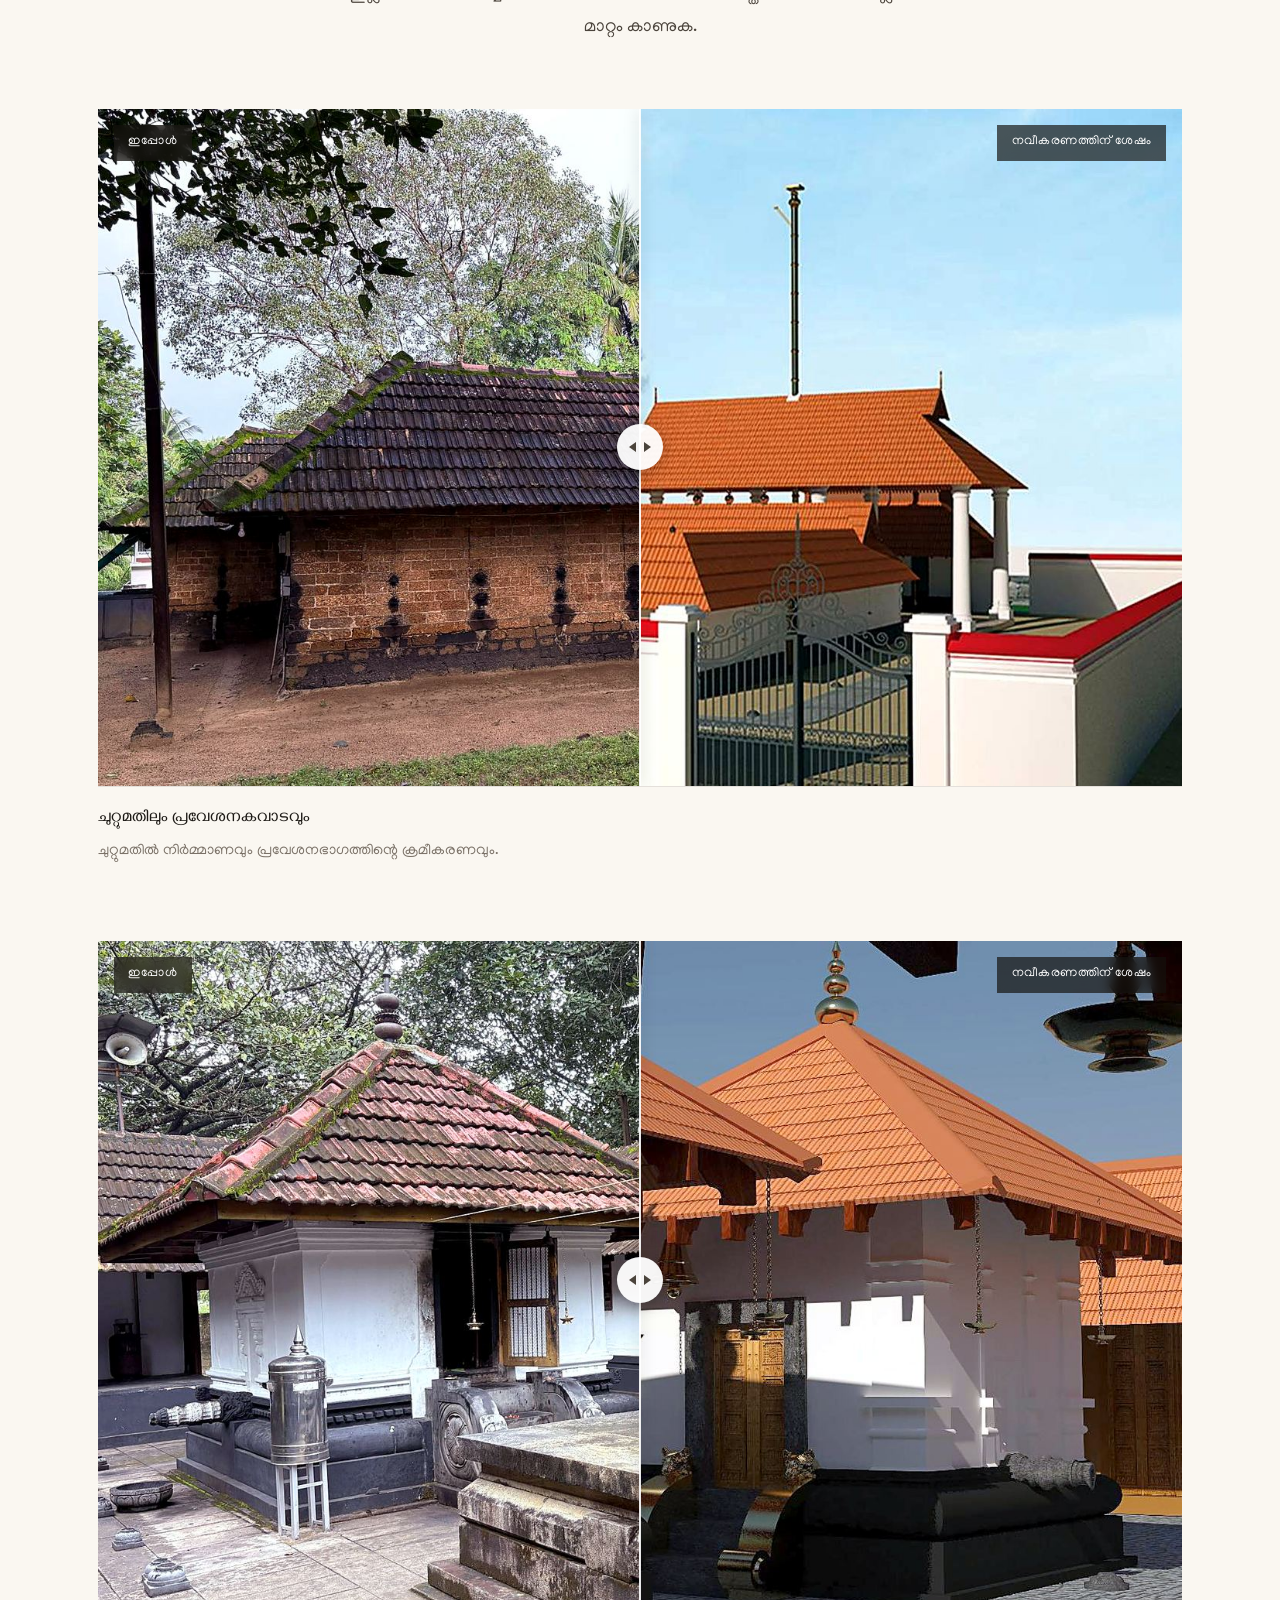
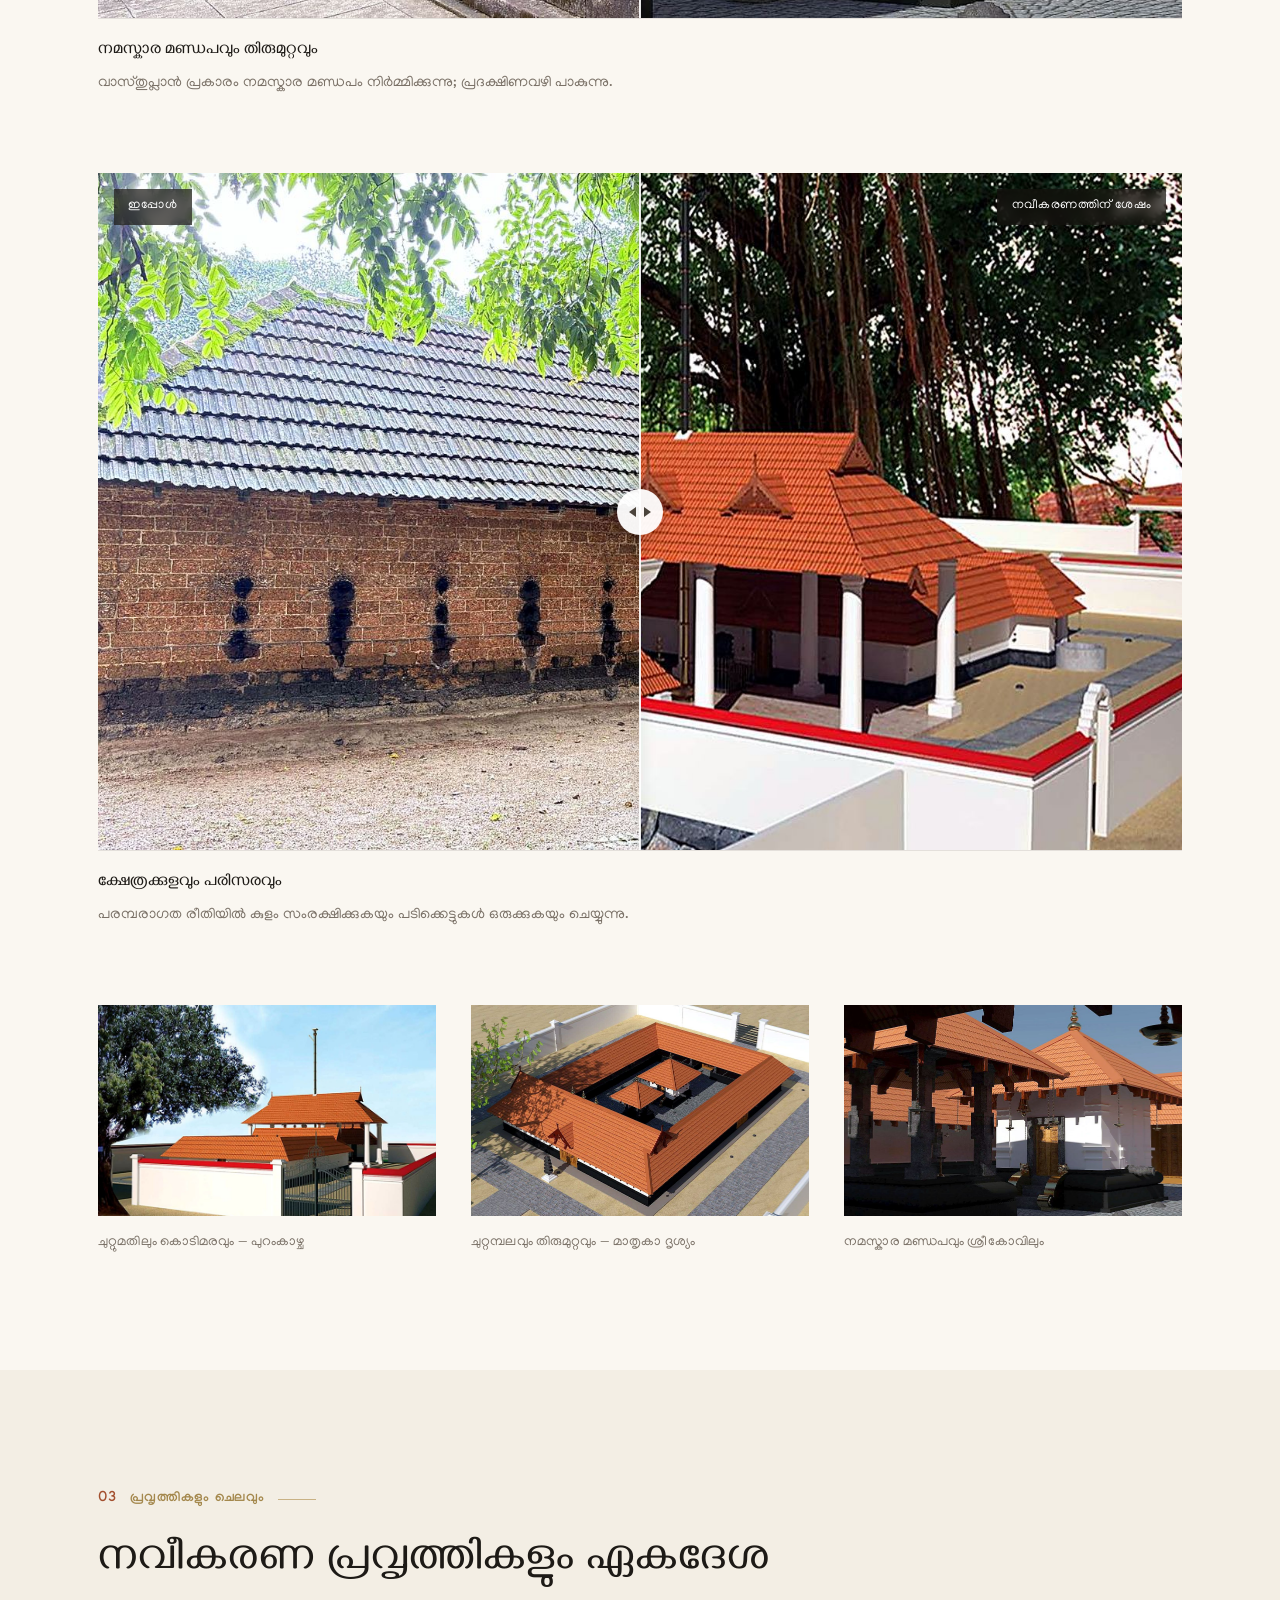
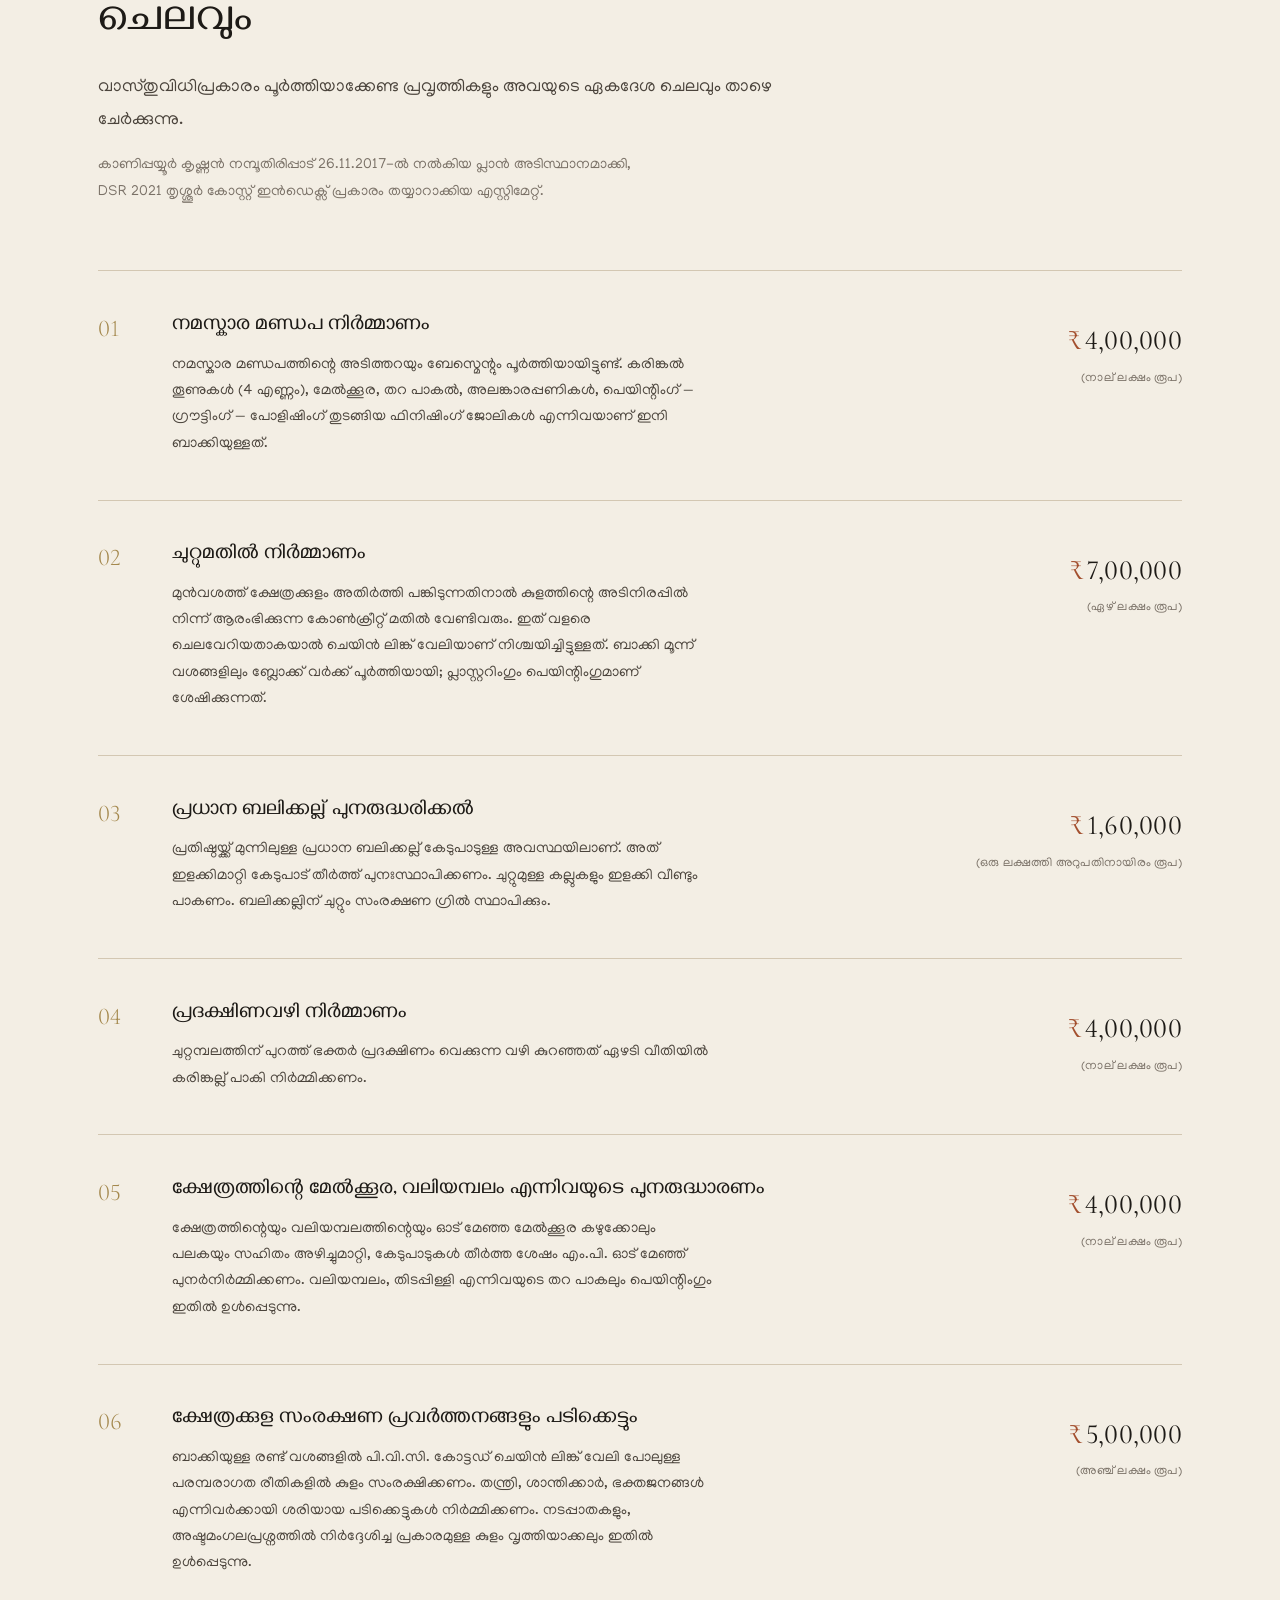
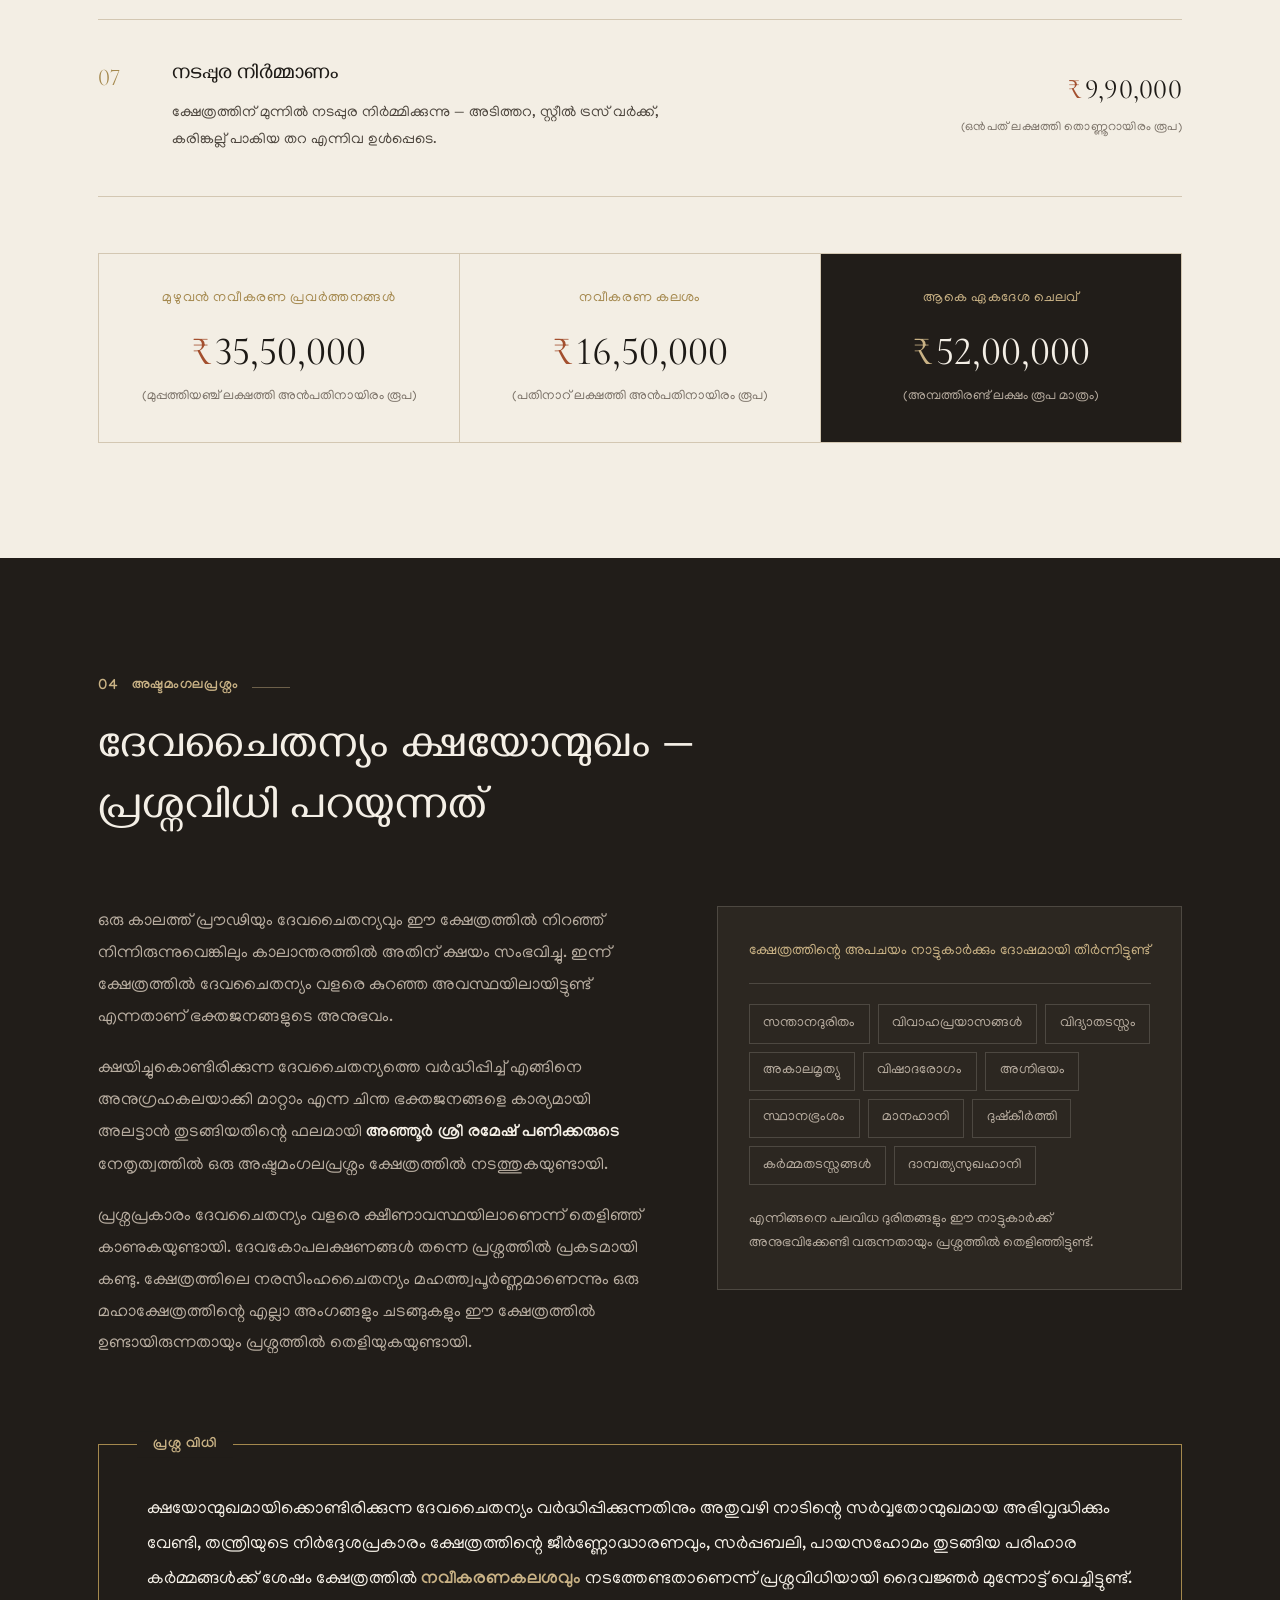
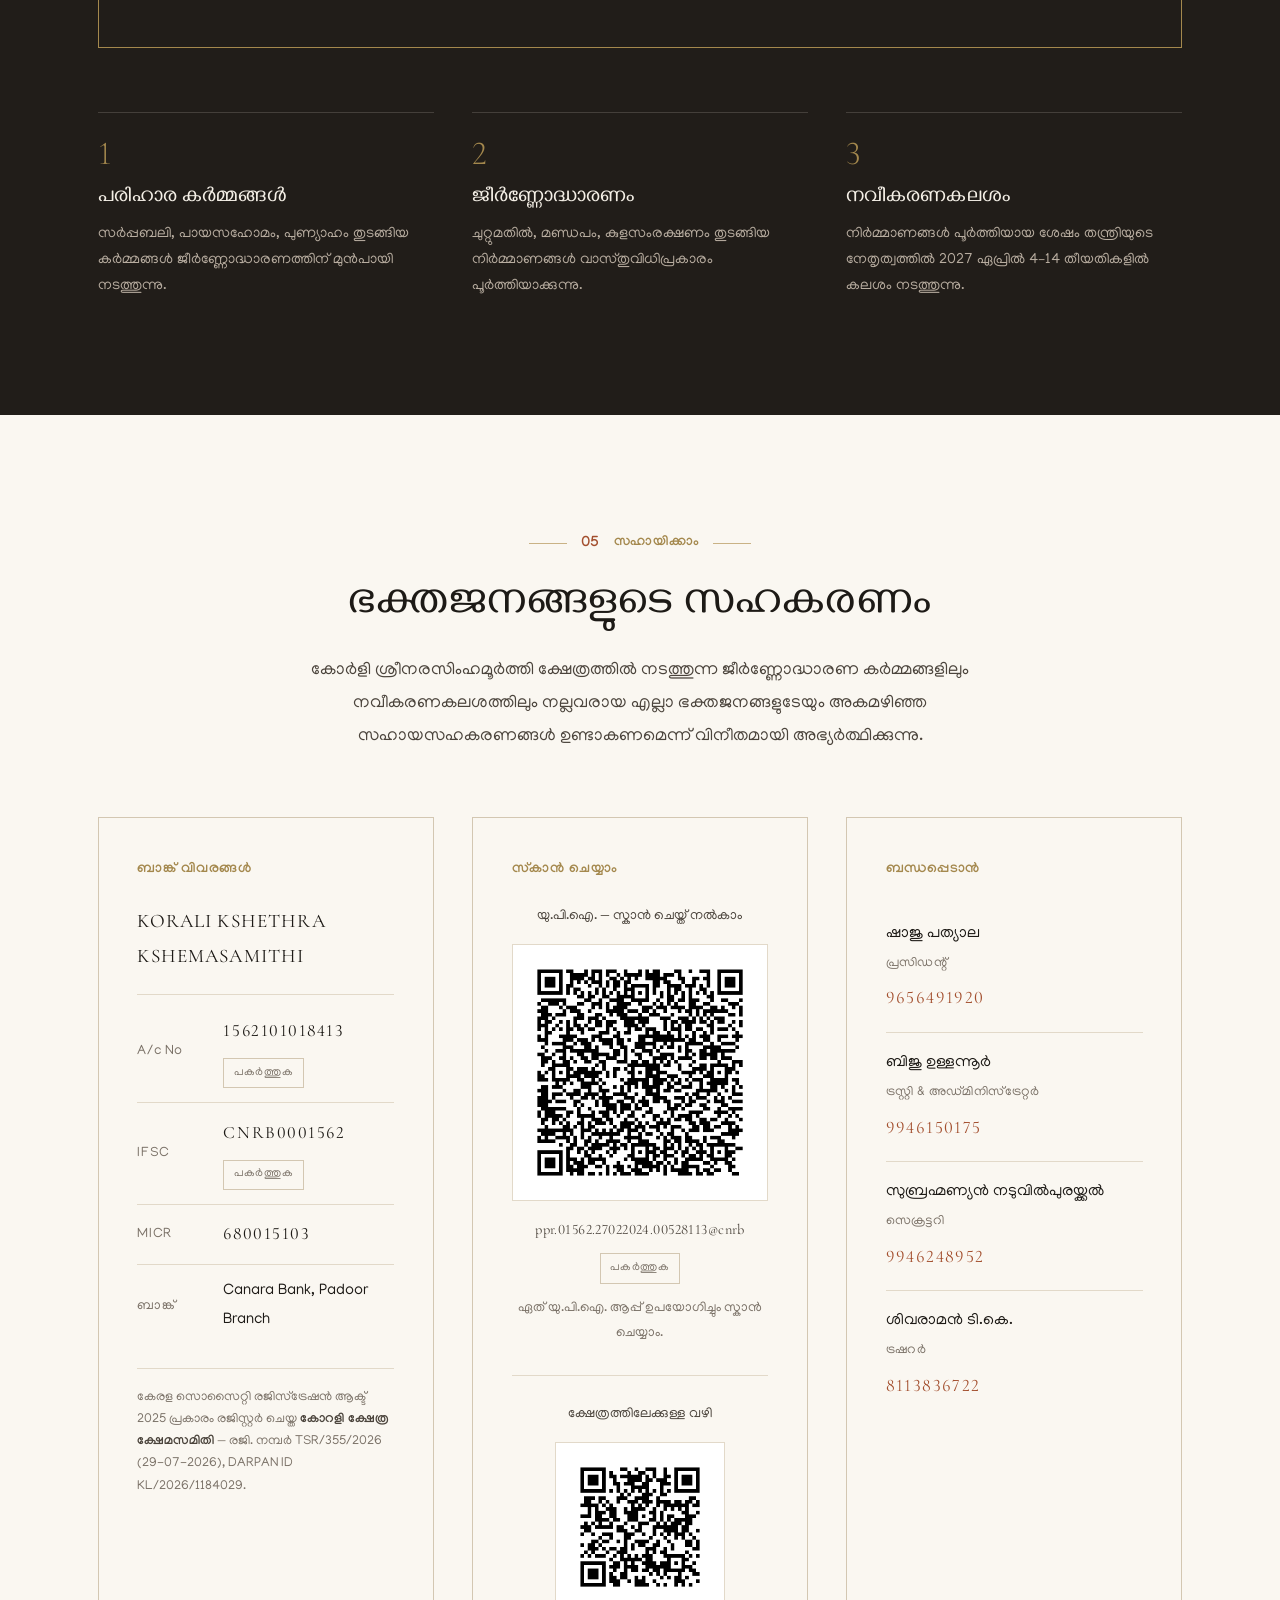
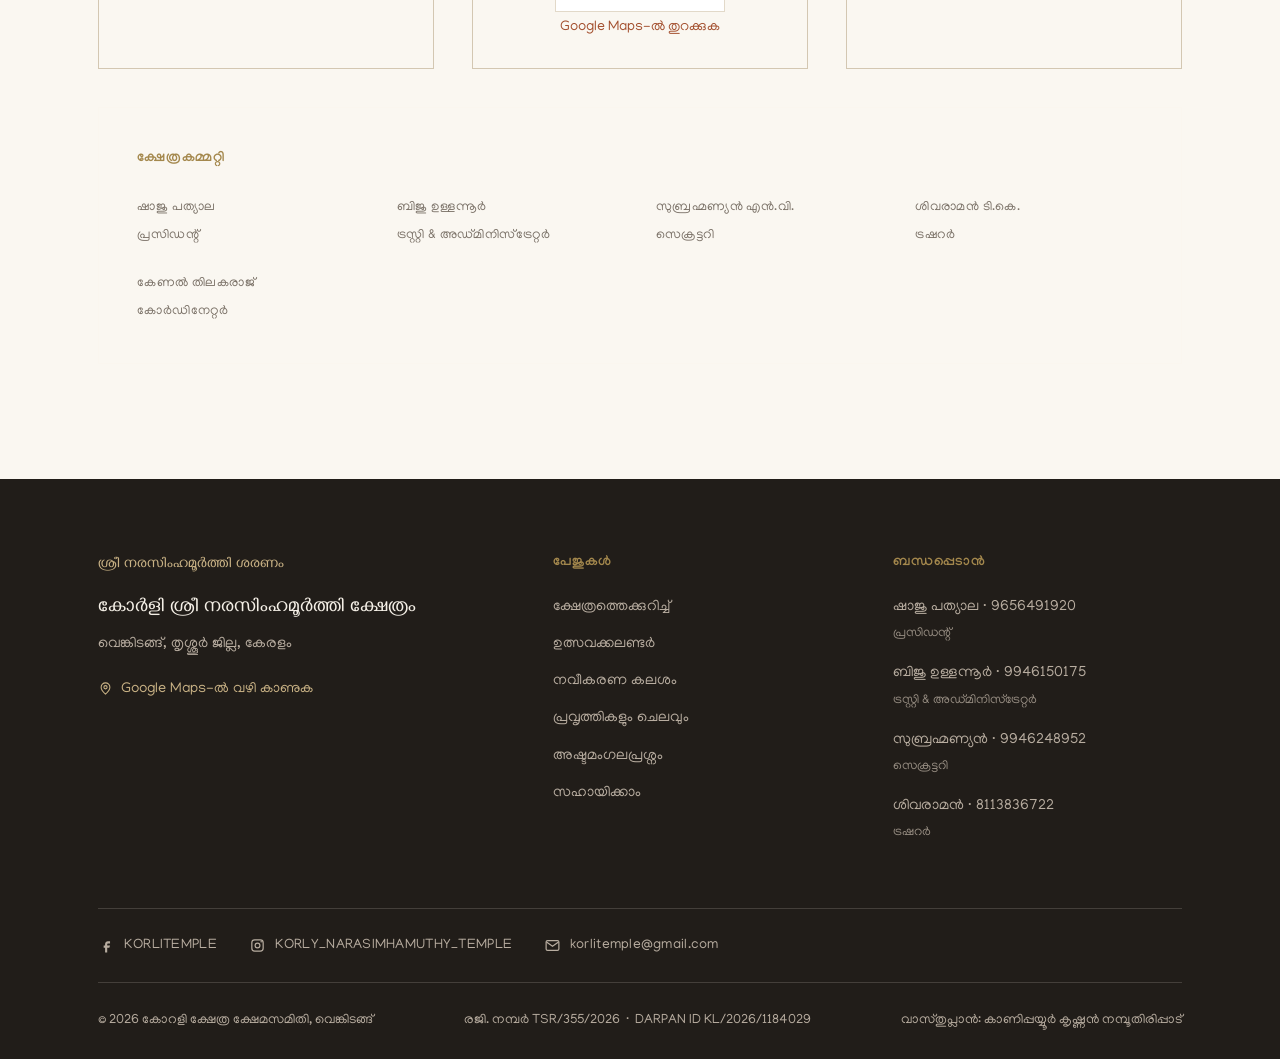
==== commit 7b3a0bfb: "Correct two gallery labels, add the festival photographs The two mislabelled gallery photographs had" ====
--- a/Code/renovation.html
+++ b/Code/renovation.html
@@ -389,10 +389,6 @@
         <figcaption><span lang="ml">ചുറ്റമ്പലവും തിരുമുറ്റവും — മാതൃകാ ദൃശ്യം</span><span lang="en">Chuttambalam and inner yard — model view</span></figcaption>
       </figure>
       <figure class="fig reveal" data-d="2">
-        <img src="assets/img/render-aerial.jpg" alt="നവീകരണത്തിന് ശേഷമുള്ള ക്ഷേത്രവും കുളവും" loading="lazy" width="1500" height="910">
-        <figcaption><span lang="ml">ക്ഷേത്രക്കുളവും പടിക്കെട്ടും</span><span lang="en">The temple pond and its steps</span></figcaption>
-      </figure>
-      <figure class="fig reveal" data-d="3">
         <img src="assets/img/render-inner.jpg" alt="നവീകരണത്തിന് ശേഷമുള്ള അകത്തളം" loading="lazy" width="1500" height="844">
         <figcaption><span lang="ml">നമസ്കാര മണ്ഡപവും ശ്രീകോവിലും</span><span lang="en">Namaskara Mandapam and sanctum</span></figcaption>
       </figure>
@@ -809,10 +805,22 @@
       <div class="ftr__c">
         <p class="ftr__h"><span lang="ml">ബന്ധപ്പെടാൻ</span><span lang="en">Contact</span></p>
         <ul>
-          <li><a href="tel:+919656491920"><span lang="ml">ഷാജു പത്യാല</span><span lang="en">Shaju Pathyala</span> · 9656491920</a></li>
-          <li><a href="tel:+919946150175"><span lang="ml">ബിജു ഉള്ളന്നൂർ</span><span lang="en">Biju Ullannur</span> · 9946150175</a></li>
-          <li><a href="tel:+919946248952"><span lang="ml">സുബ്രഹ്മണ്യൻ</span><span lang="en">Subrahmanian</span> · 9946248952</a></li>
-          <li><a href="tel:+918113836722"><span lang="ml">ശിവരാമൻ</span><span lang="en">Sivaraman</span> · 8113836722</a></li>
+          <li><a href="tel:+919656491920">
+            <span class="ftr__c__nm"><span lang="ml">ഷാജു പത്യാല</span><span lang="en">Shaju Pathyala</span> · 9656491920</span>
+            <span class="ftr__c__ro"><span lang="ml">പ്രസിഡന്റ്</span><span lang="en">President</span></span>
+          </a></li>
+          <li><a href="tel:+919946150175">
+            <span class="ftr__c__nm"><span lang="ml">ബിജു ഉള്ളന്നൂർ</span><span lang="en">Biju Ullannur</span> · 9946150175</span>
+            <span class="ftr__c__ro"><span lang="ml">ട്രസ്റ്റി &amp; അഡ്മിനിസ്ട്രേറ്റർ</span><span lang="en">Trustee &amp; Administrator</span></span>
+          </a></li>
+          <li><a href="tel:+919946248952">
+            <span class="ftr__c__nm"><span lang="ml">സുബ്രഹ്മണ്യൻ</span><span lang="en">Subrahmanian</span> · 9946248952</span>
+            <span class="ftr__c__ro"><span lang="ml">സെക്രട്ടറി</span><span lang="en">Secretary</span></span>
+          </a></li>
+          <li><a href="tel:+918113836722">
+            <span class="ftr__c__nm"><span lang="ml">ശിവരാമൻ</span><span lang="en">Sivaraman</span> · 8113836722</span>
+            <span class="ftr__c__ro"><span lang="ml">ട്രഷറർ</span><span lang="en">Treasurer</span></span>
+          </a></li>
         </ul>
       </div>
     </div>
--- a/Code/css/style.css
+++ b/Code/css/style.css
@@ -704,8 +704,8 @@
 .ba__range:focus-visible + .ba__tag,
 .ba:has(.ba__range:focus-visible){ outline:2px solid var(--laterite); outline-offset:3px; }
 
-.renders{                                    /* four renders → clean 2×2 */
-  display:grid; grid-template-columns:repeat(auto-fit,minmax(min(100%,400px),1fr));
+.renders{                          /* three renders → one clean row on desktop */
+  display:grid; grid-template-columns:repeat(auto-fit,minmax(min(100%,330px),1fr));
   gap:clamp(1.5rem,3vw,2.2rem); margin-top:clamp(3rem,6vw,5rem);
 }
 .renders .fig img{ aspect-ratio:16/10; object-fit:cover; }
@@ -1153,3 +1153,16 @@
 }
 .qr__link:hover{ border-bottom-color:currentColor; }
 .qr__fig .qr__note{ margin-top:.75rem; }
+
+/* ── footer contacts: name over designation ─────────────────── */
+.ftr__c li{ margin-bottom:.85rem; }
+.ftr__c li a{ display:block; }
+.ftr__c__nm{ display:block; }
+.ftr__c__ro{
+  /* --ink-3 is a light-background token; on the dark footer it lands at
+     3.5:1, under AA for text this size. Dim the on-dark token instead. */
+  display:block; margin-top:.1rem; font-size:.8rem;
+  color:var(--on-dark-2); opacity:.78;
+  transition:opacity .25s;
+}
+.ftr a:hover .ftr__c__ro{ opacity:1; }
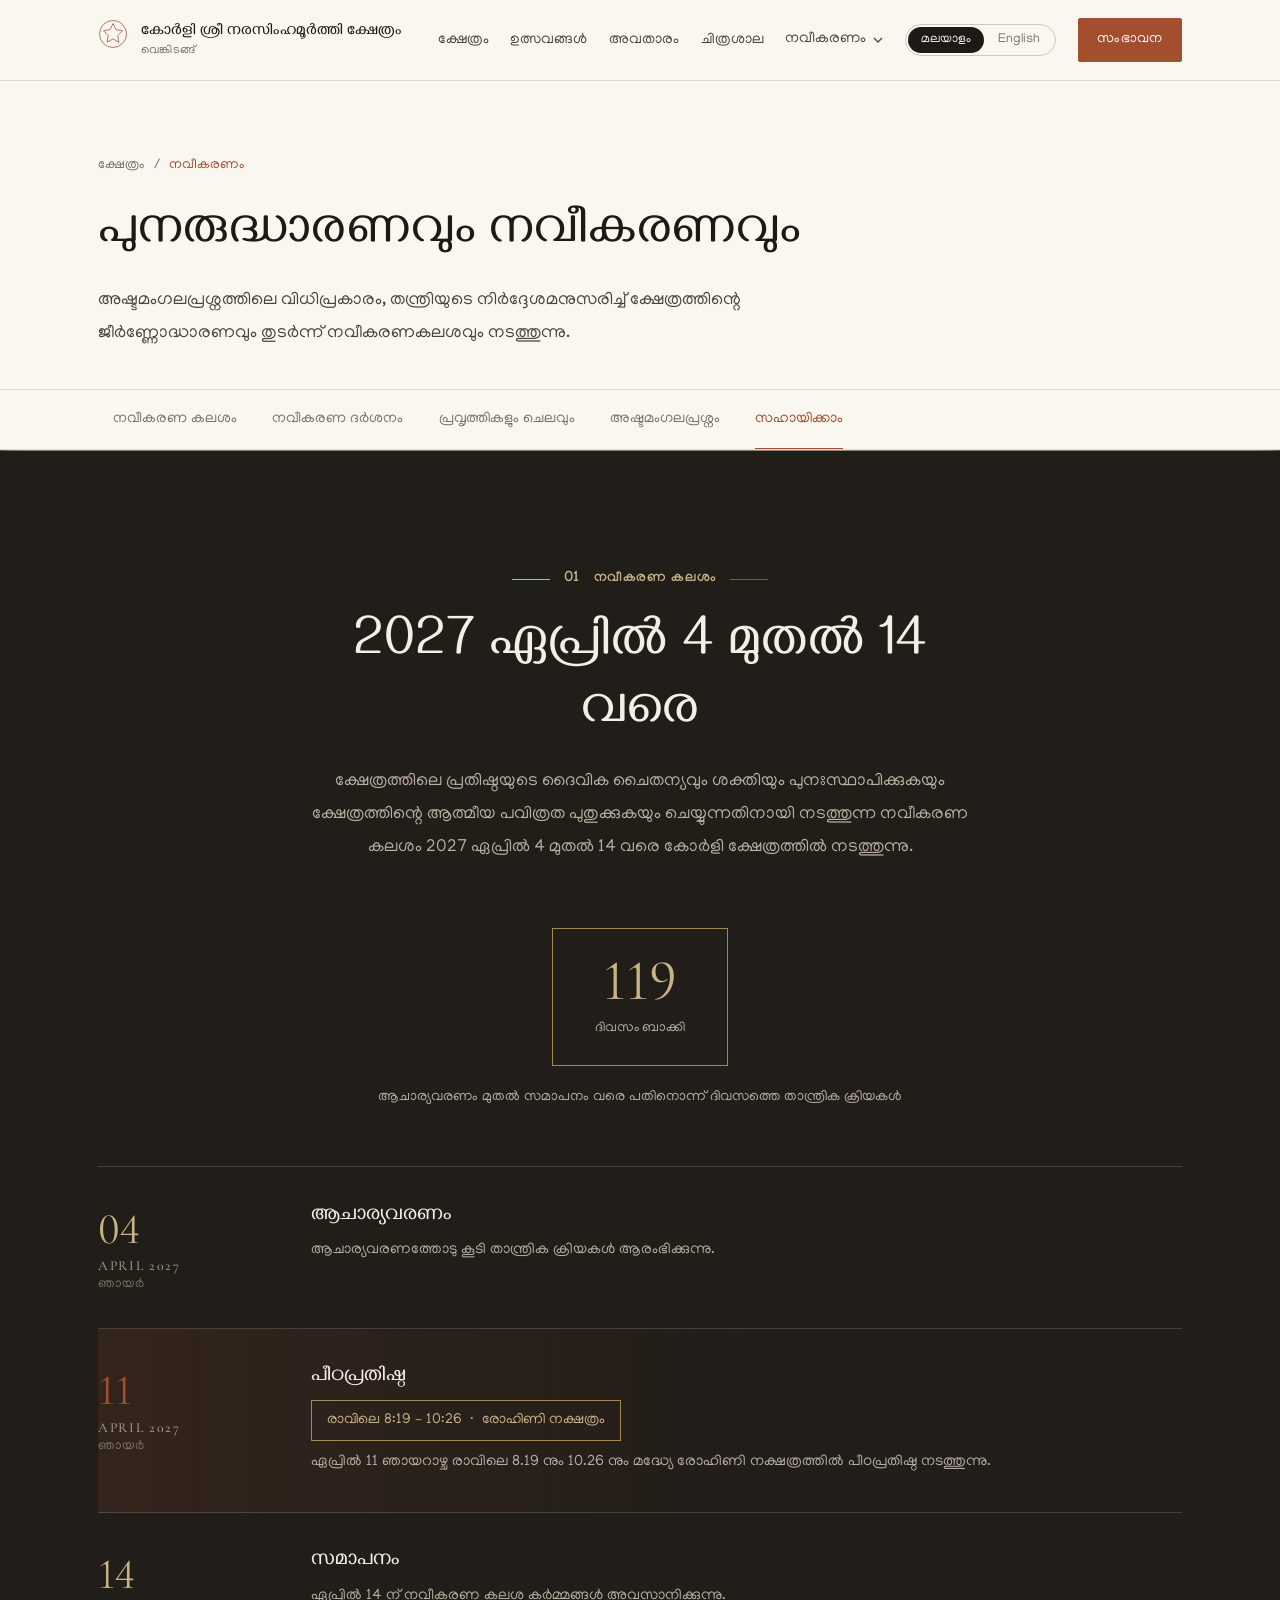
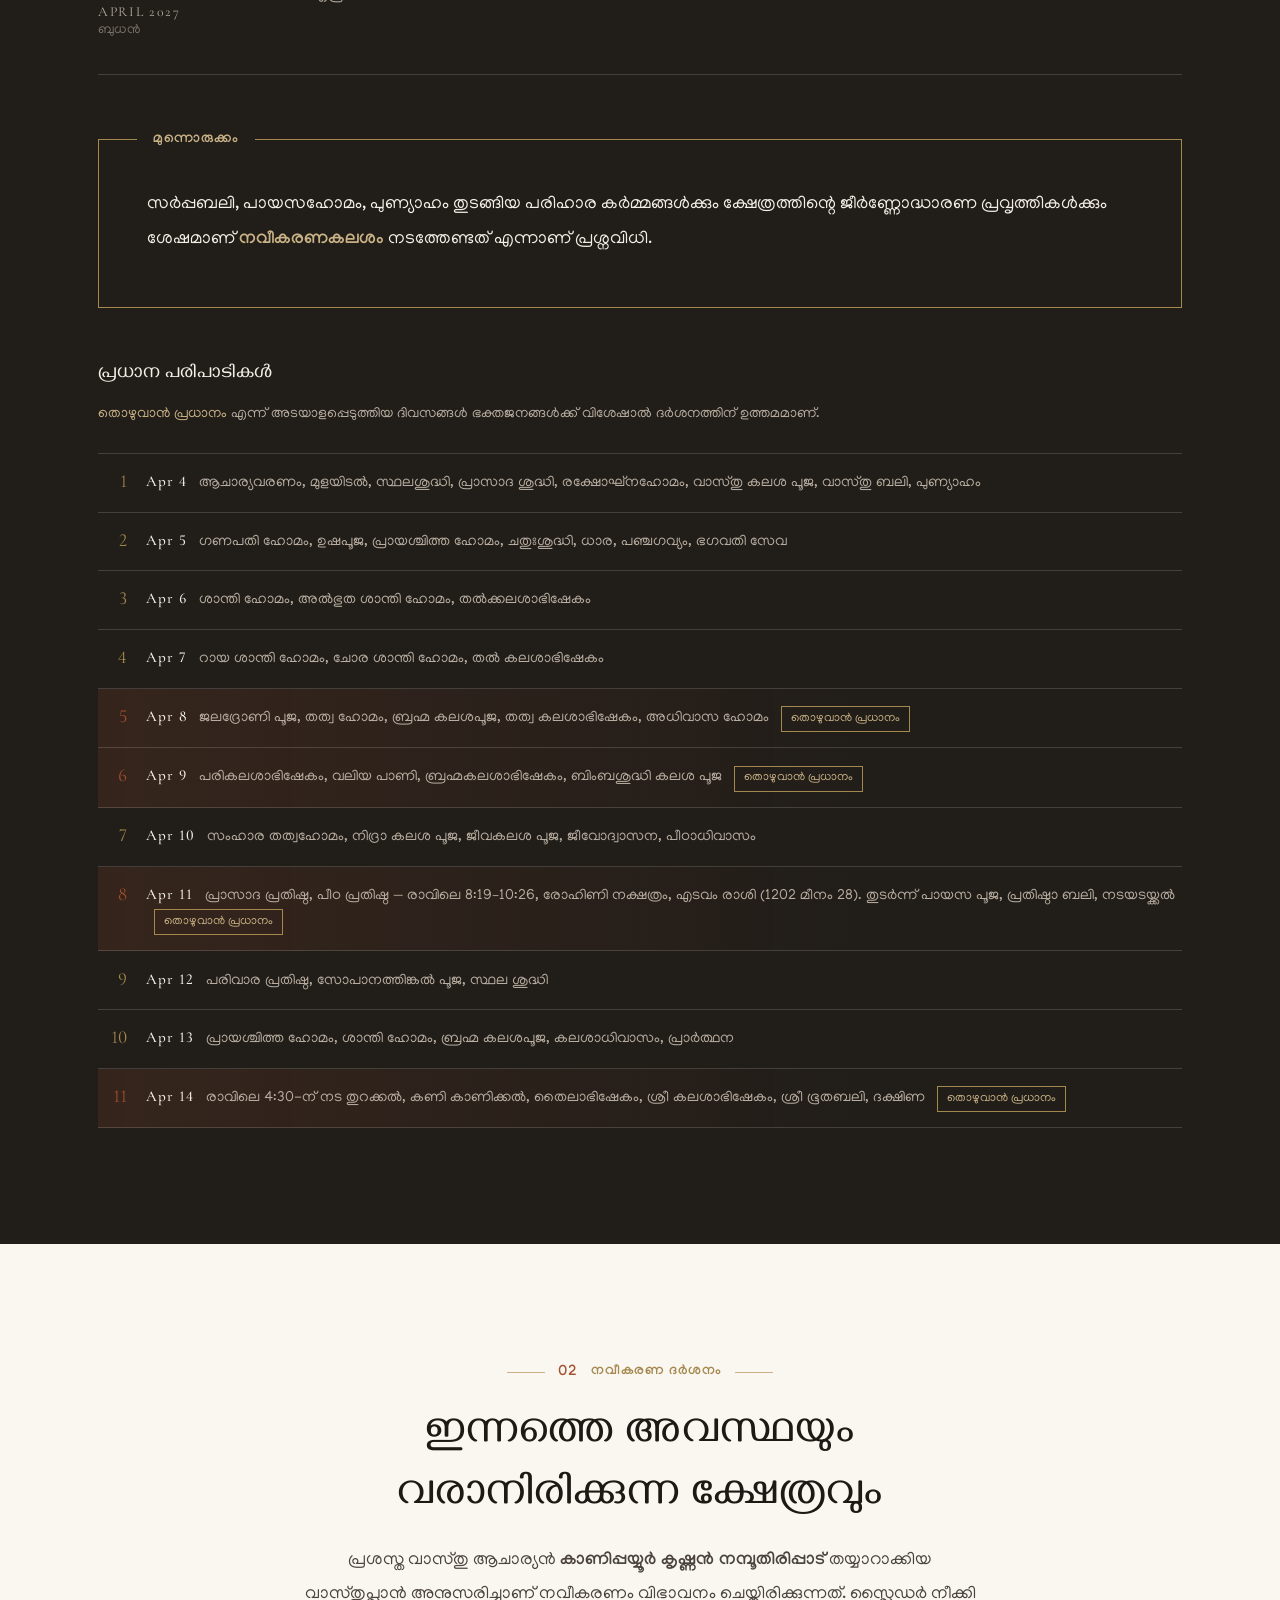
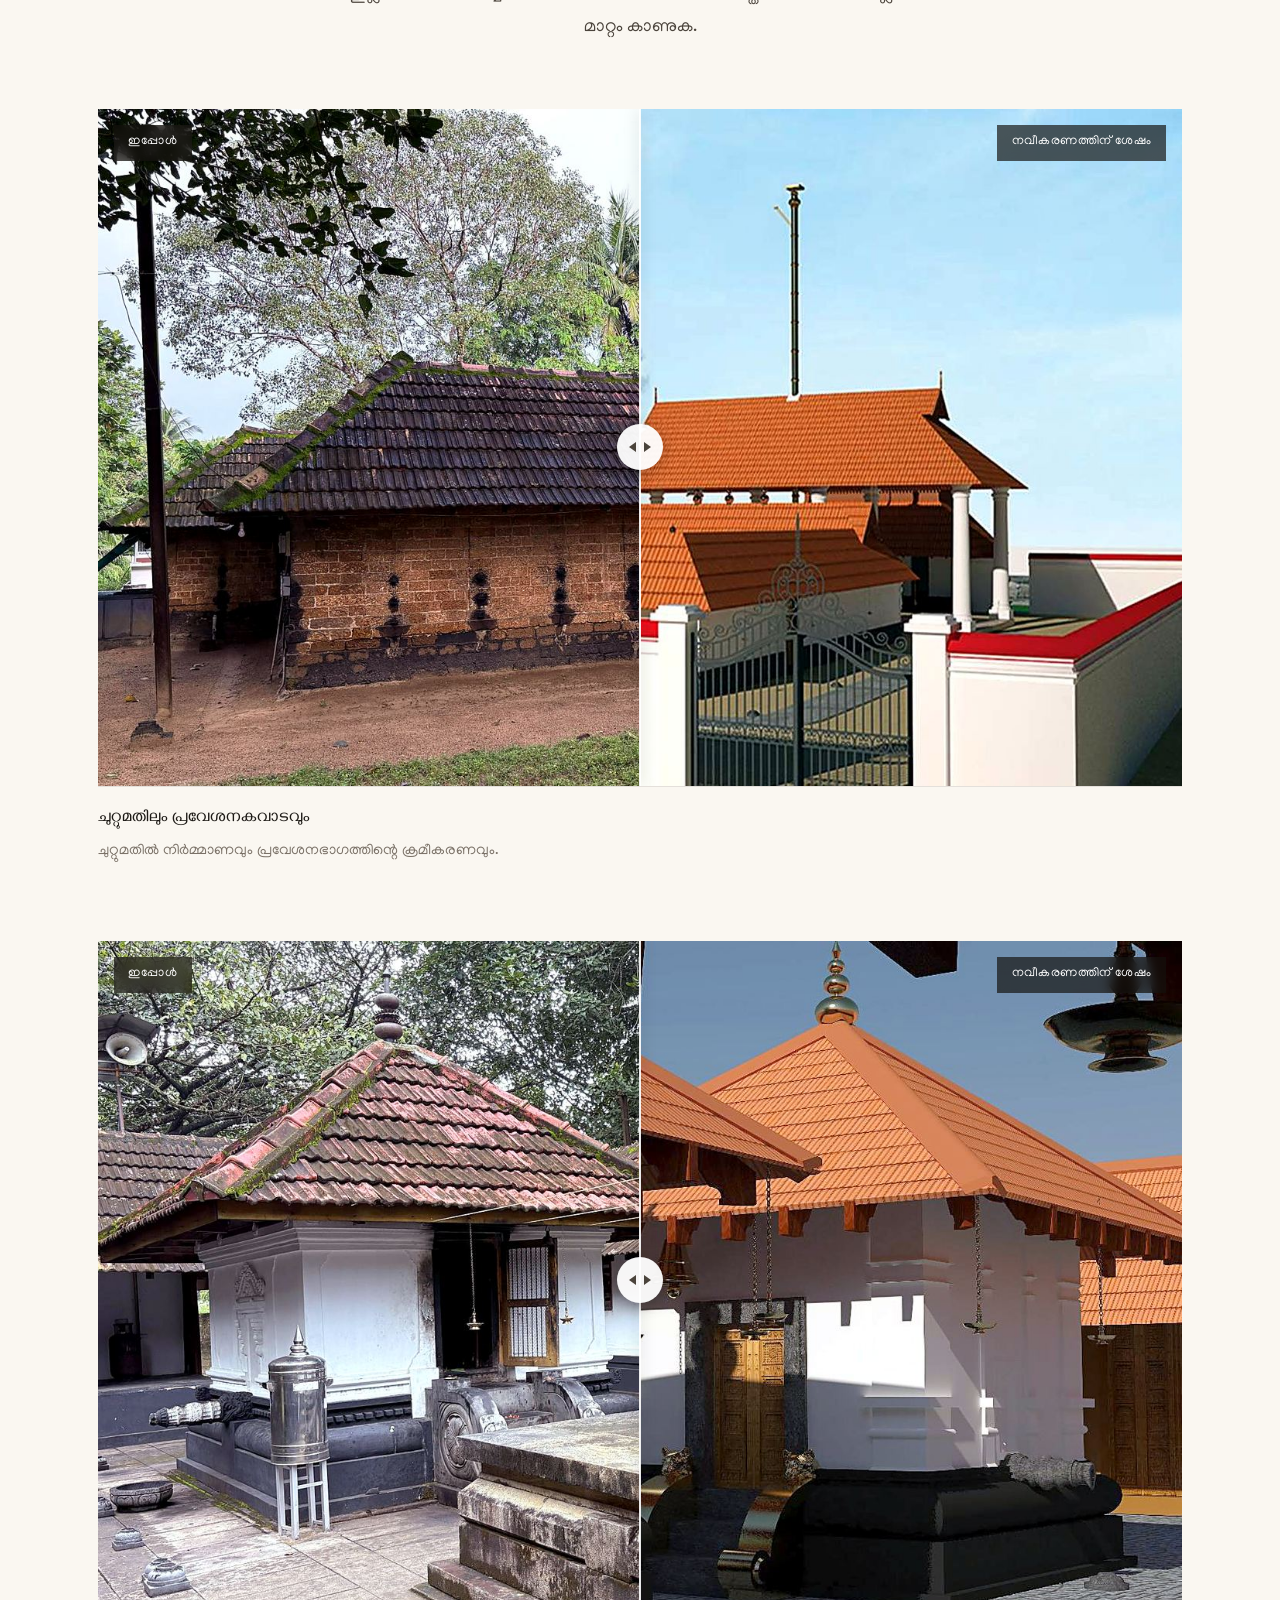
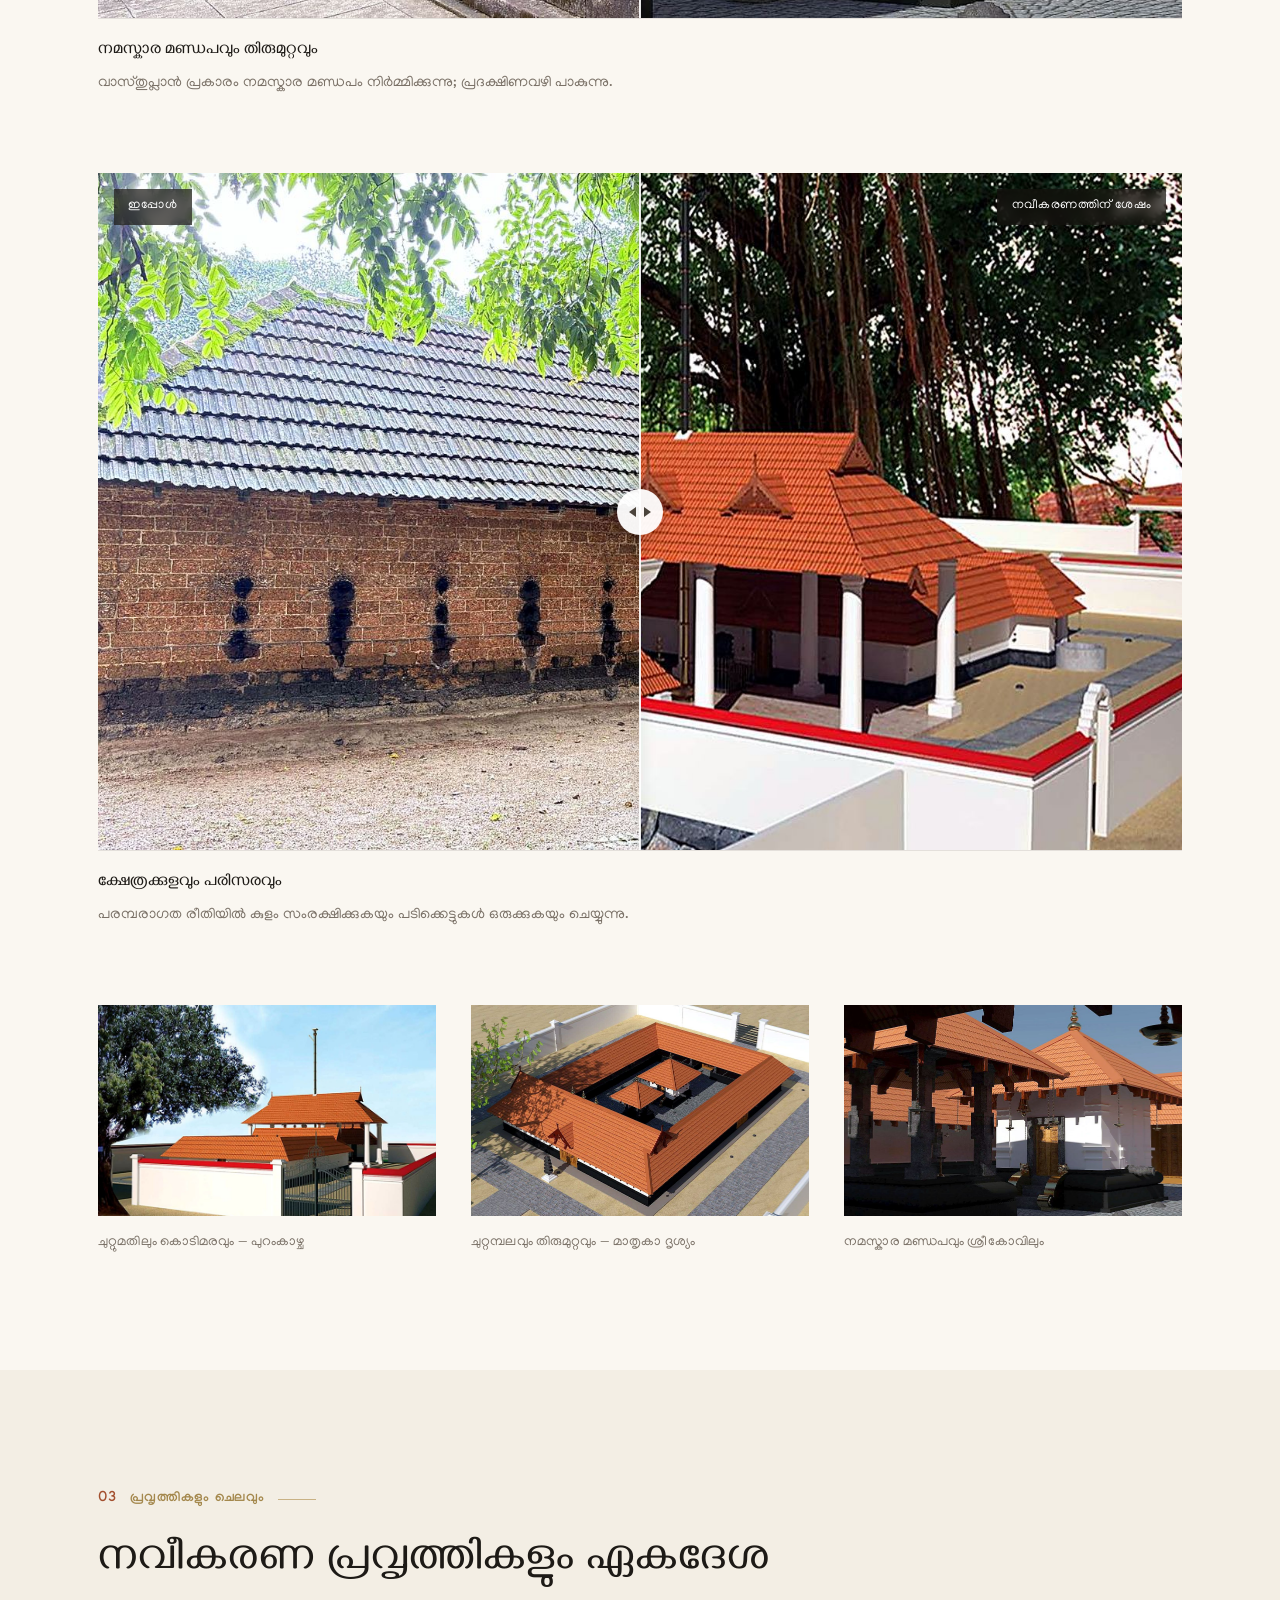
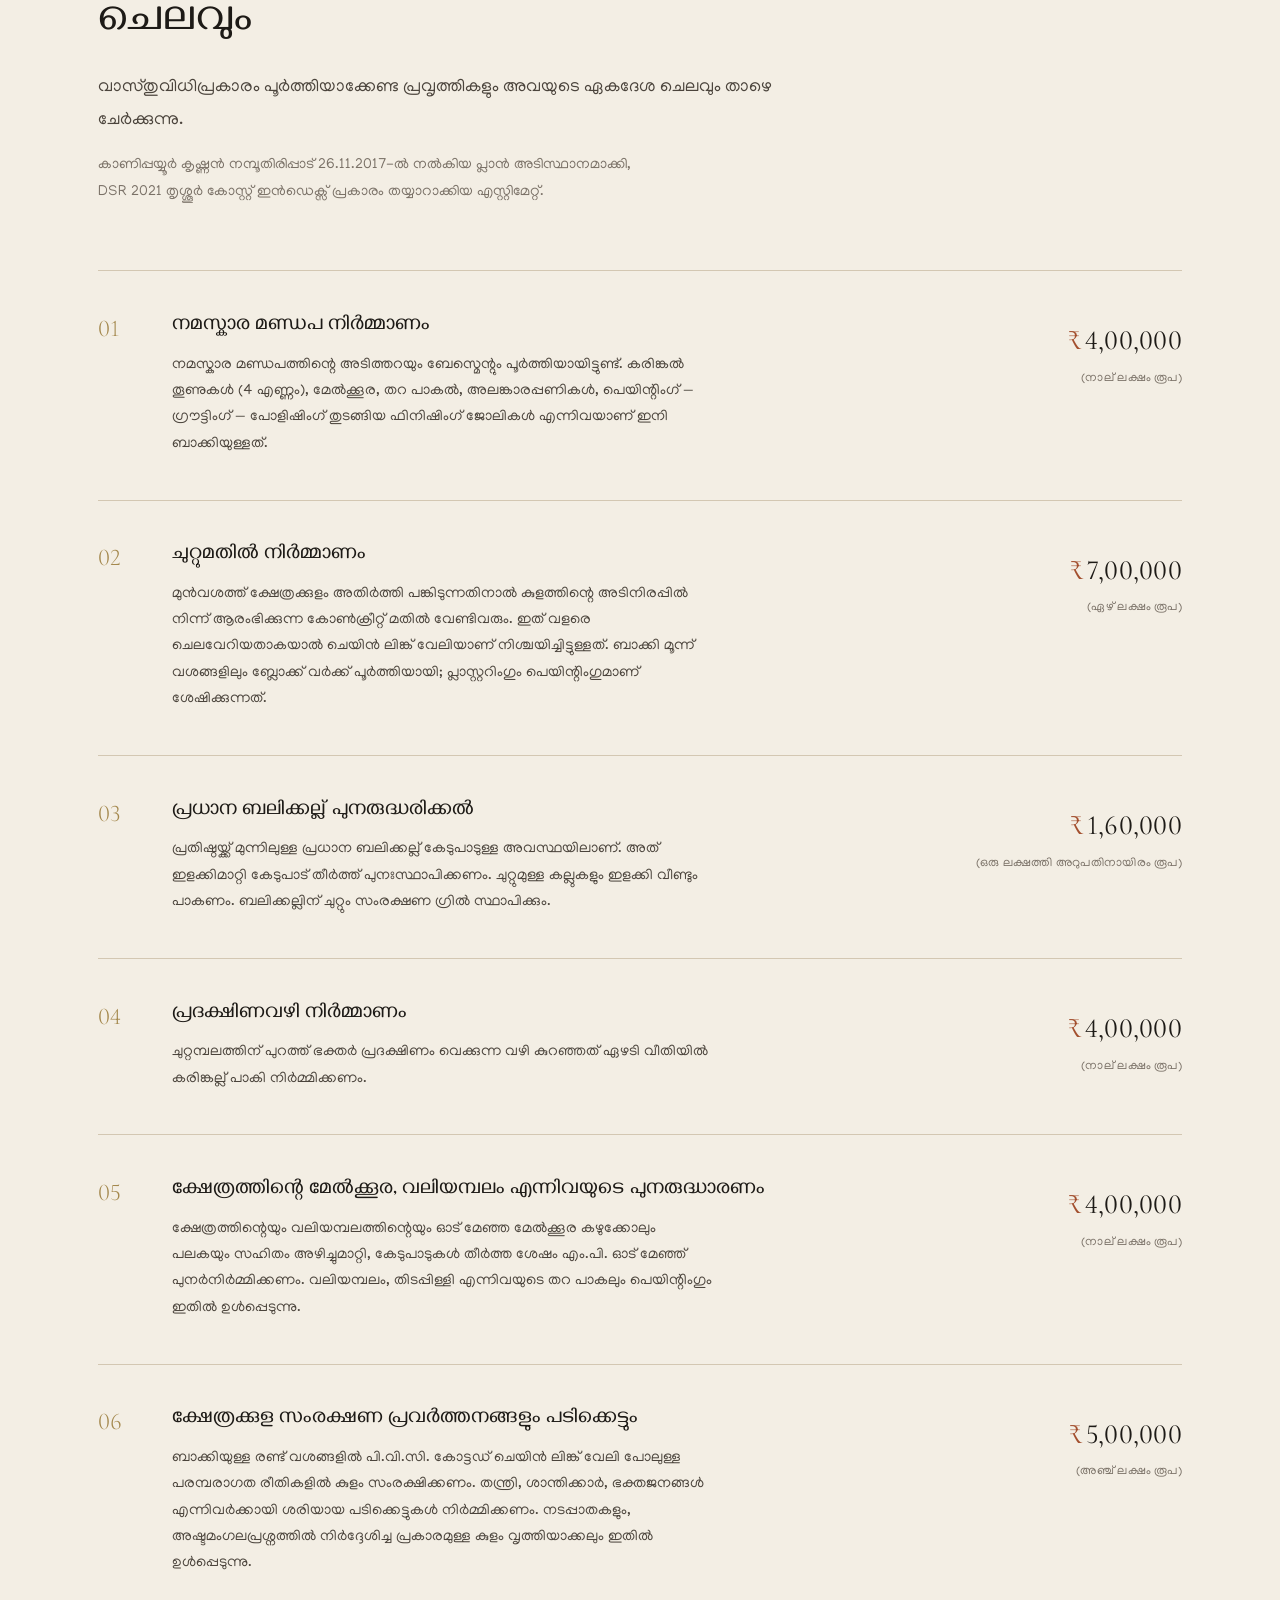
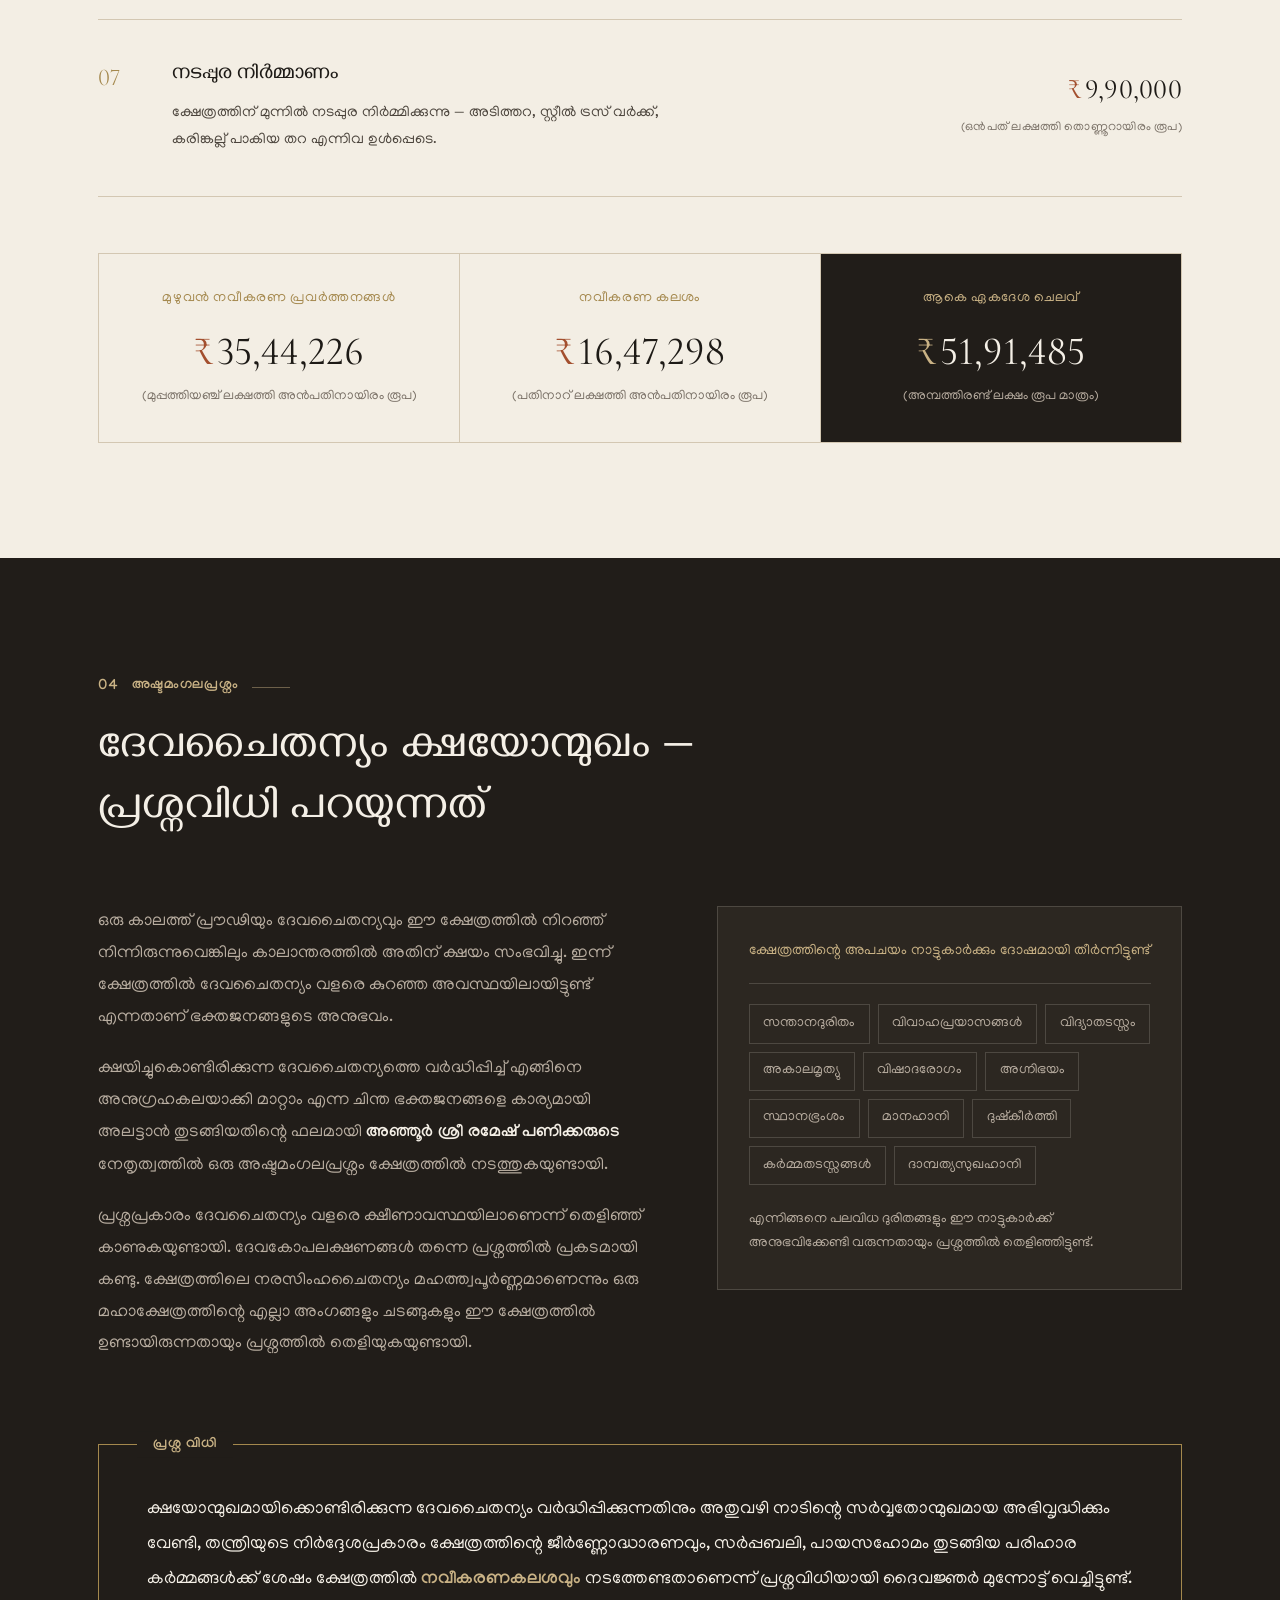
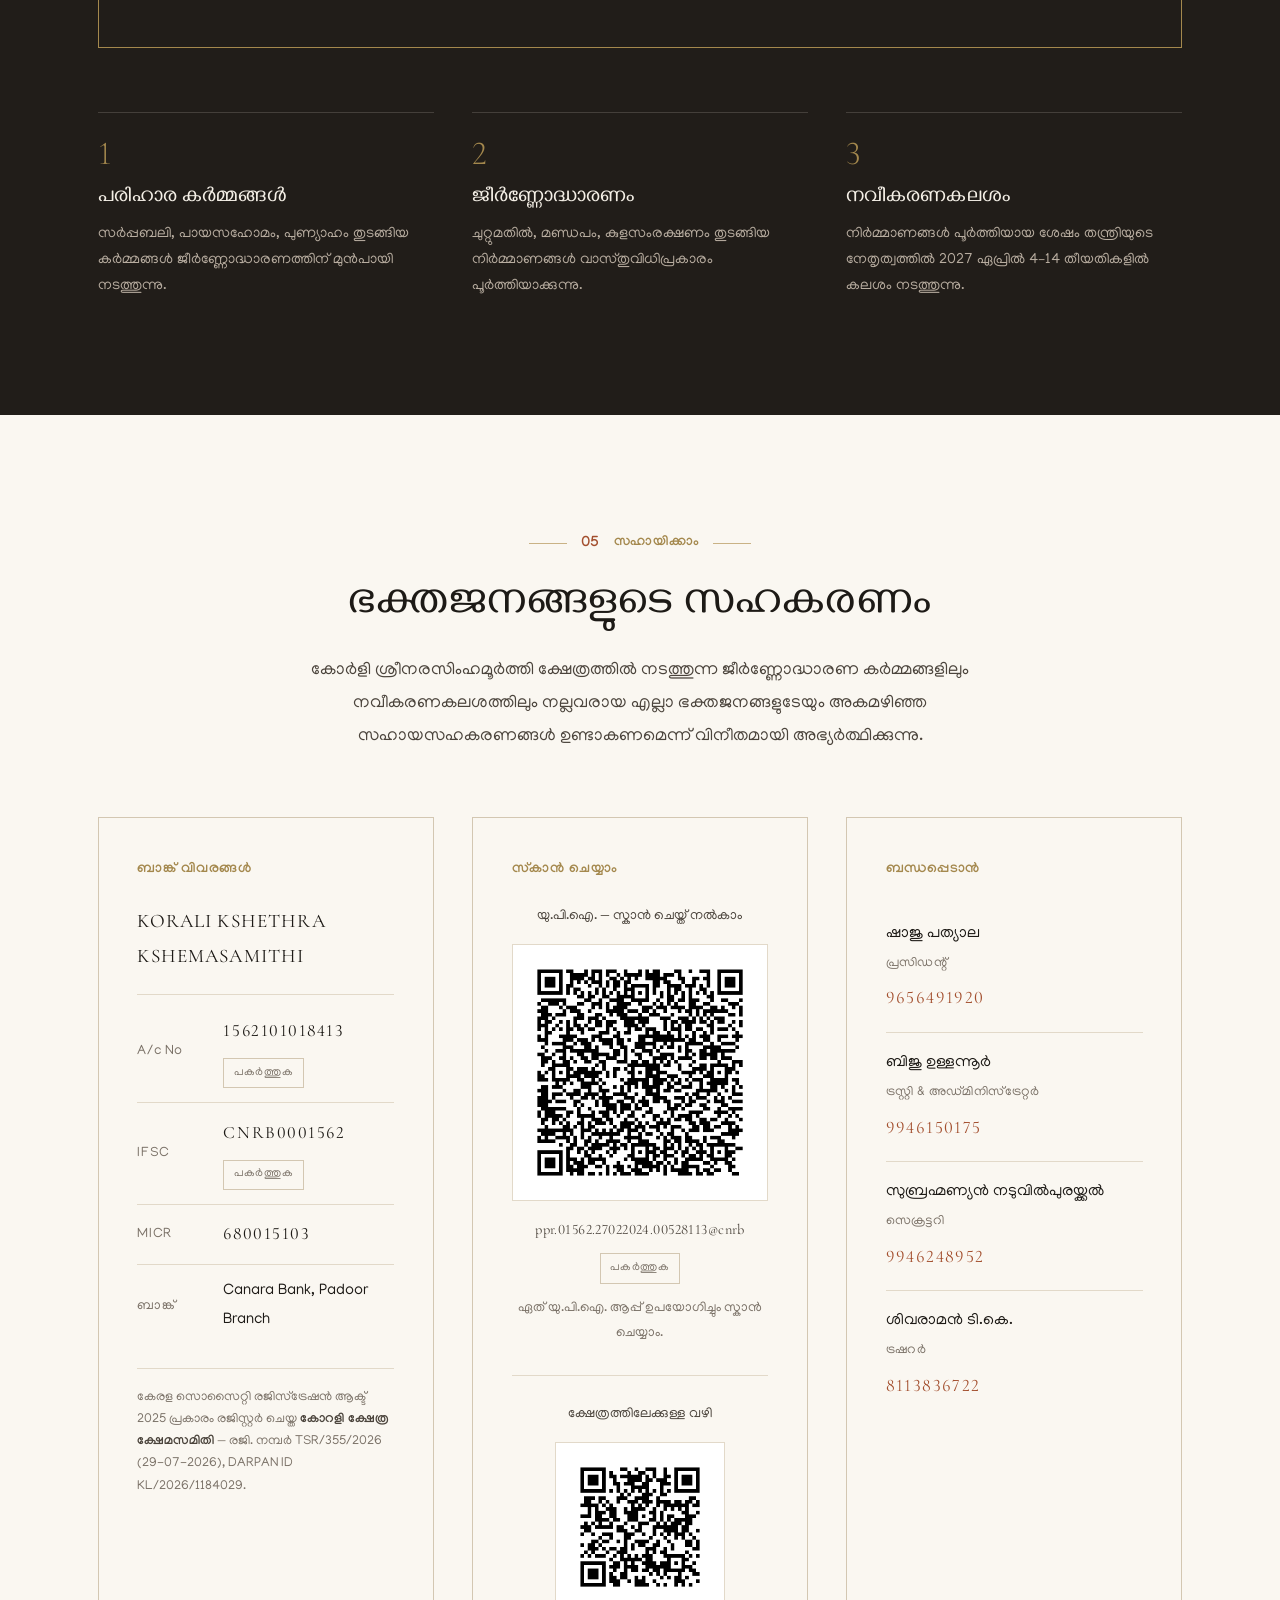
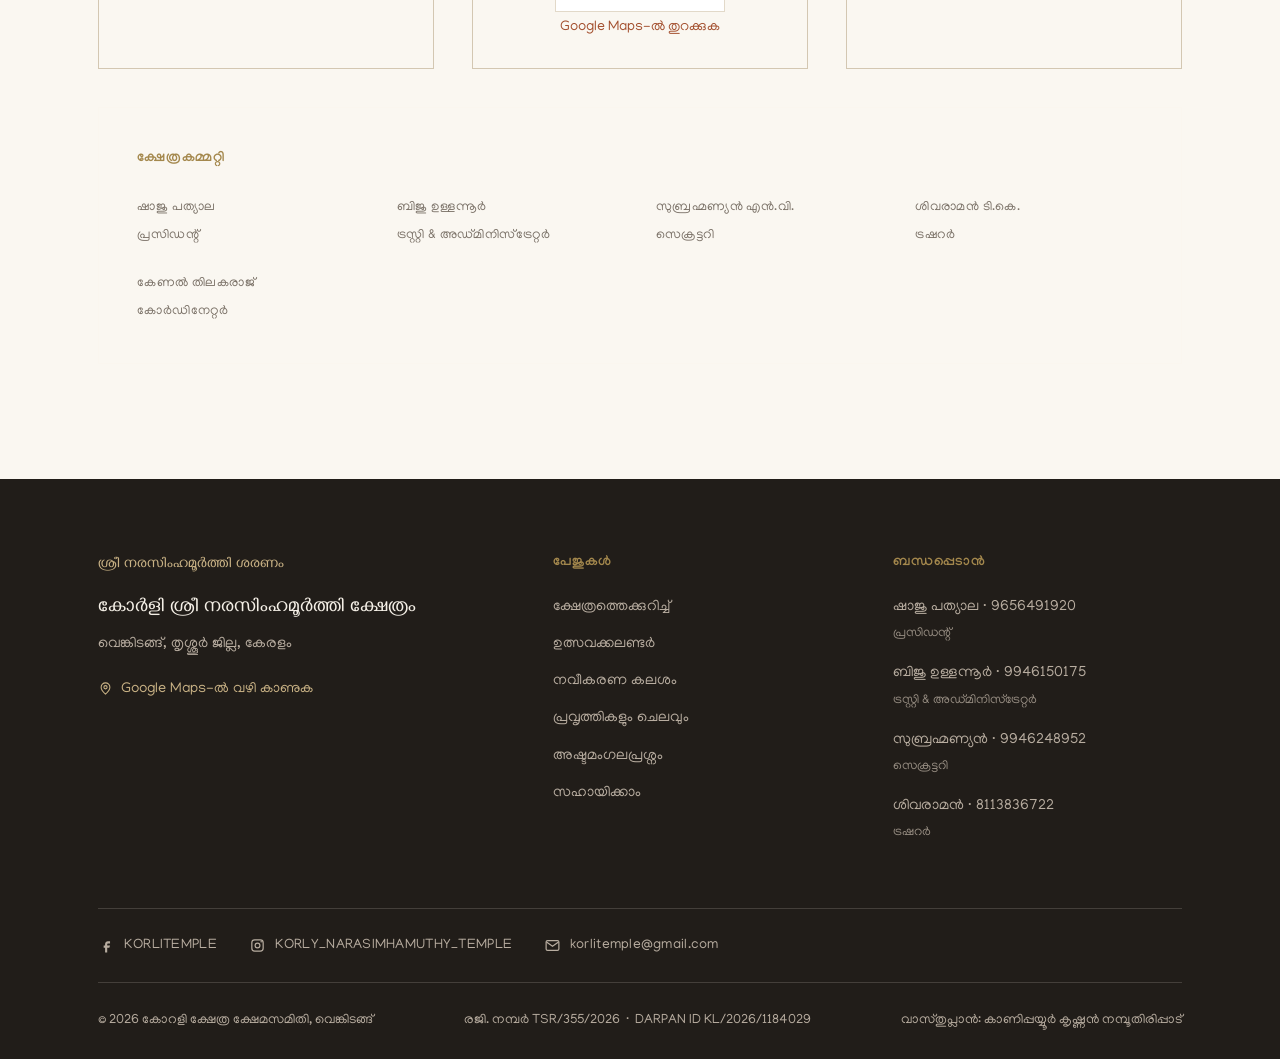
==== commit 015ce243: "Rename the header call-to-action to സംഭാവന / Donation The header button now reads സംഭാവന rather than" ====
--- a/Code/renovation.html
+++ b/Code/renovation.html
@@ -77,7 +77,7 @@
       </div>
 
       <a class="btn btn--sm nav__cta" href="#sahayikkam">
-        <span lang="ml">സഹായിക്കാം</span><span lang="en">Contribute</span>
+        <span lang="ml">സംഭാവന</span><span lang="en">Donation</span>
       </a>
     </nav>
 
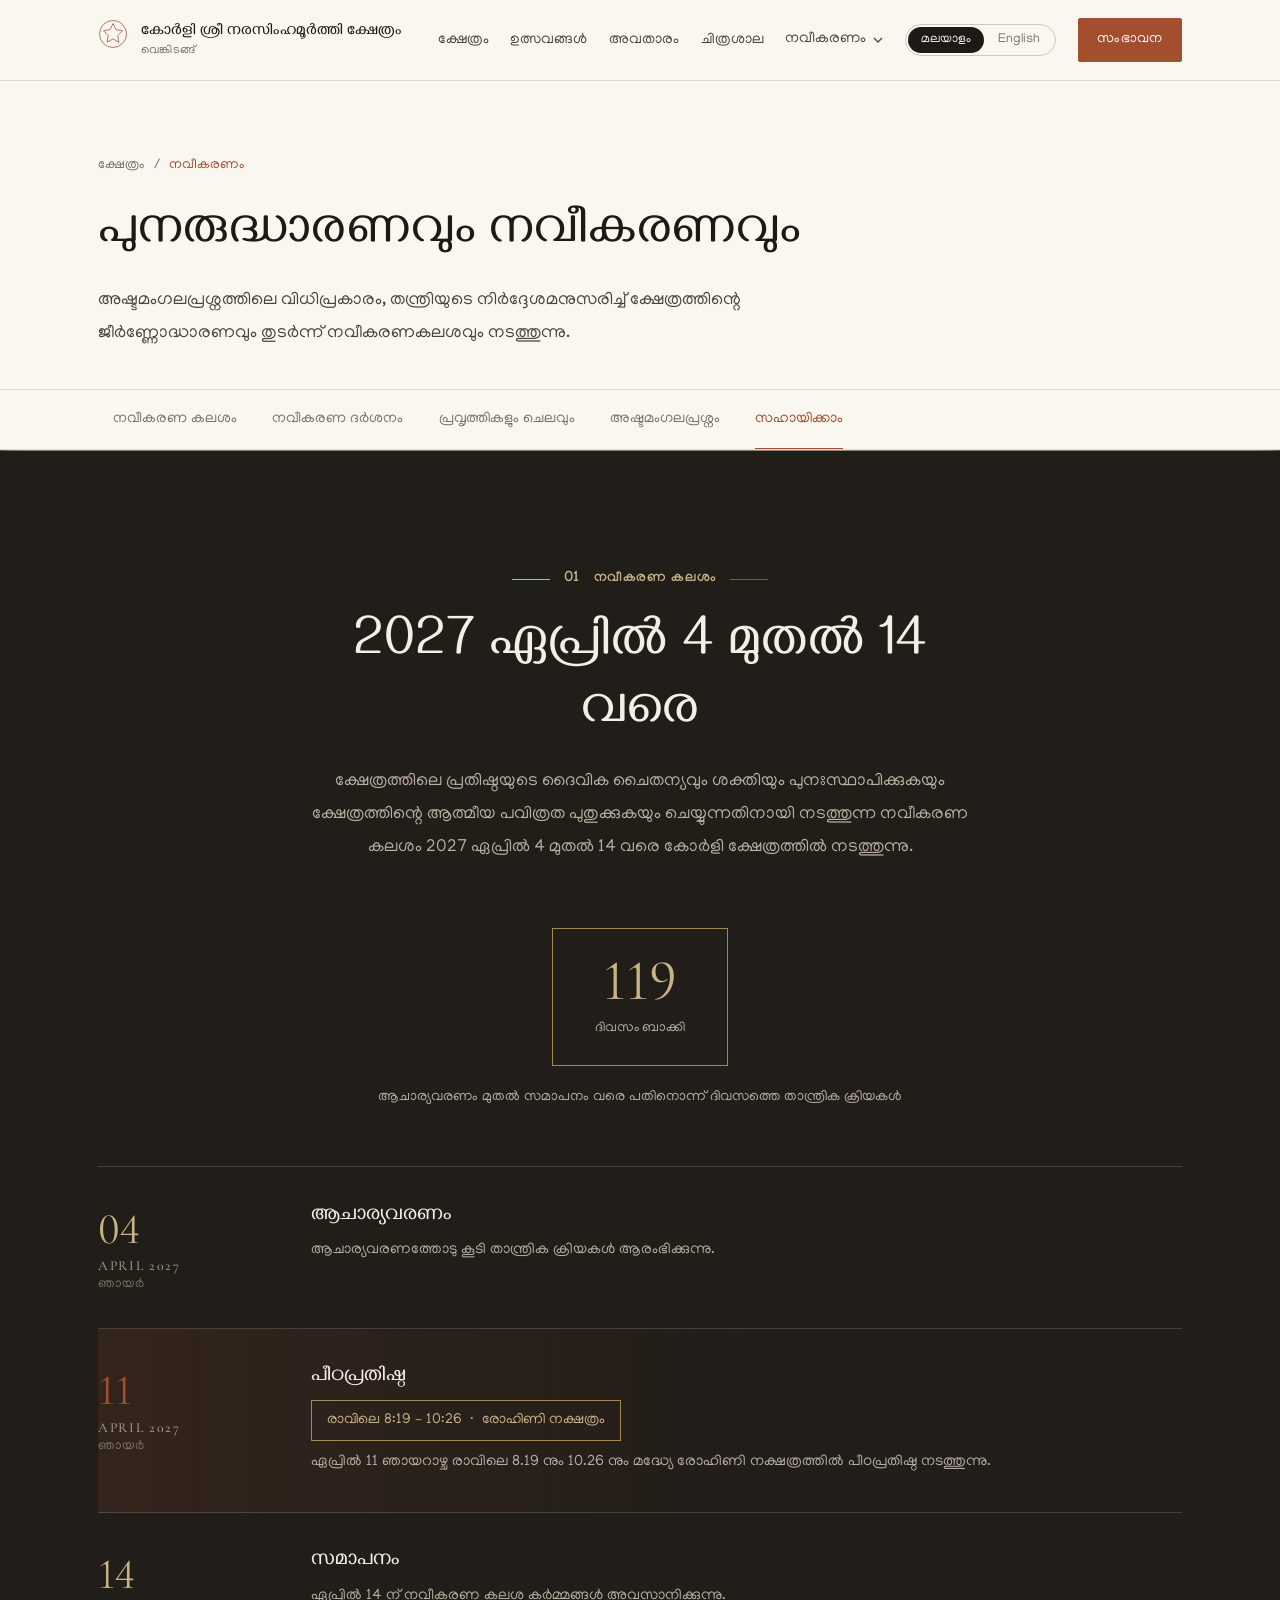
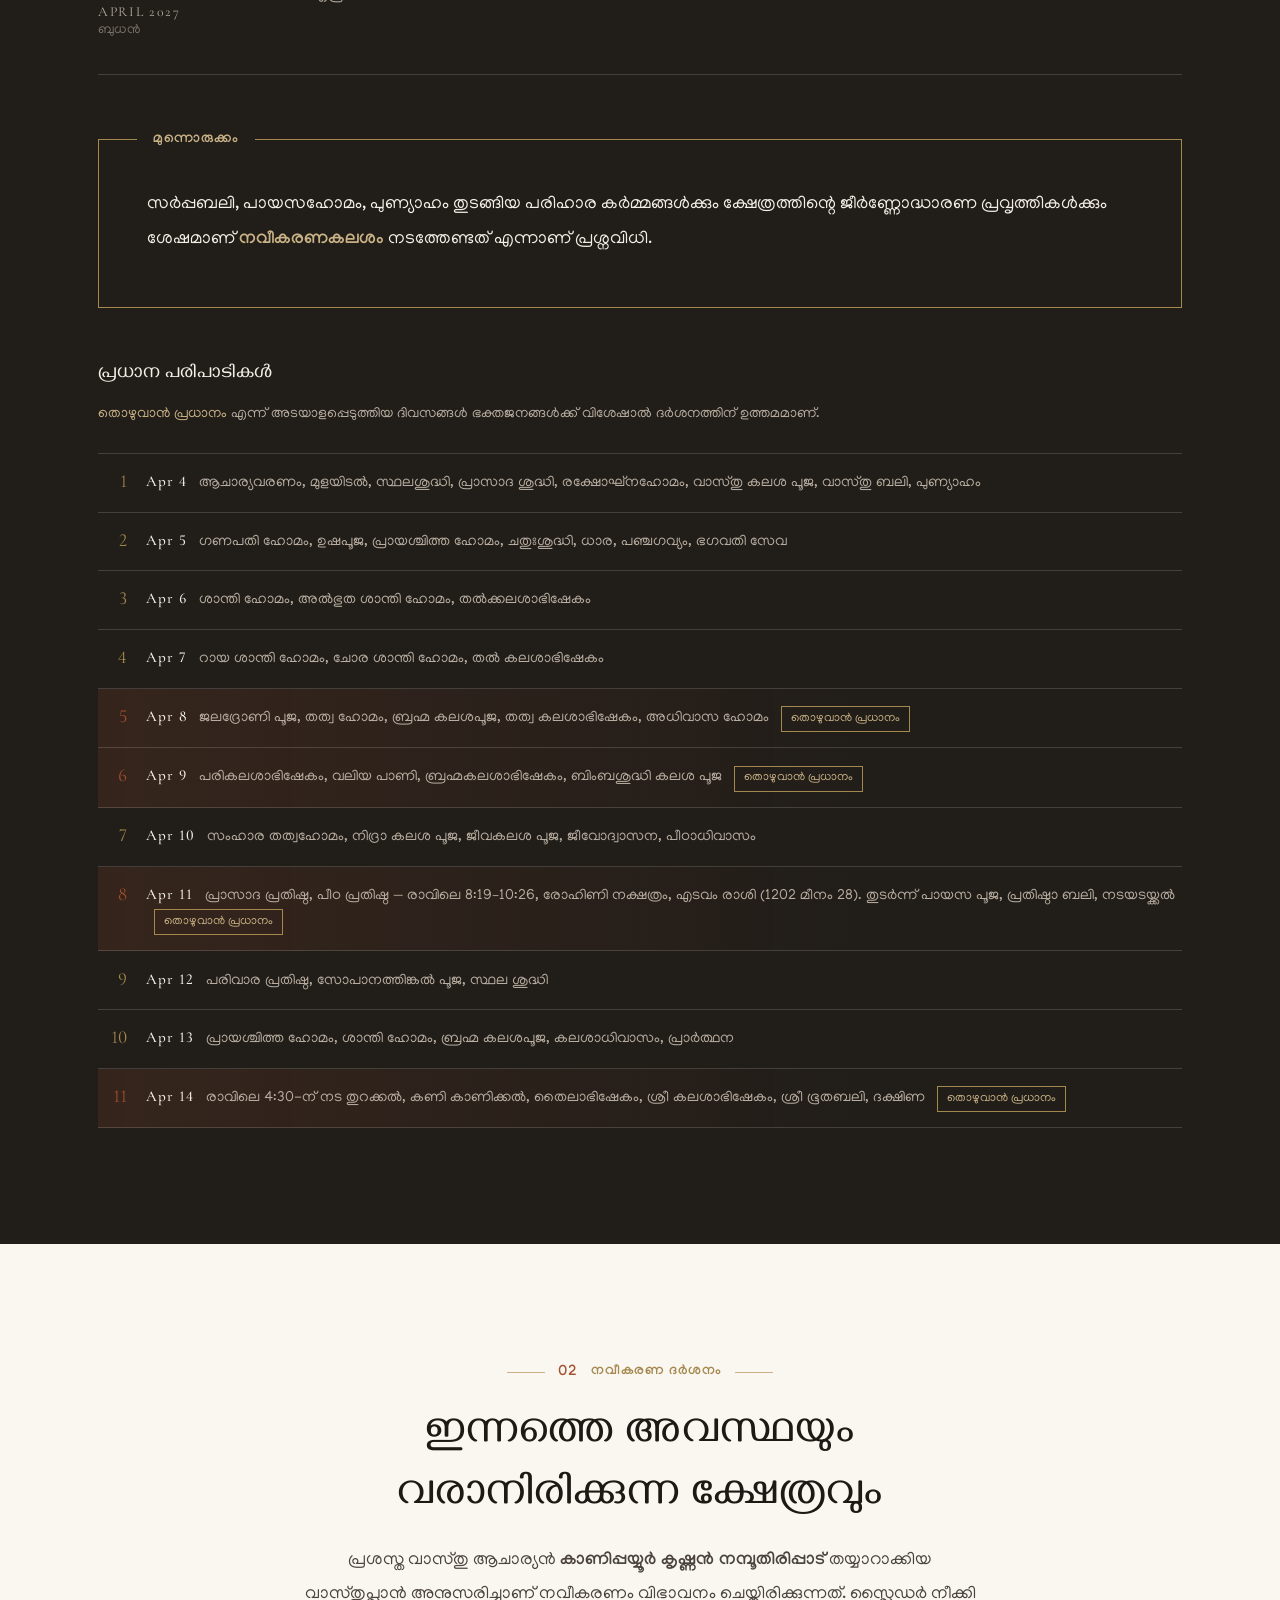
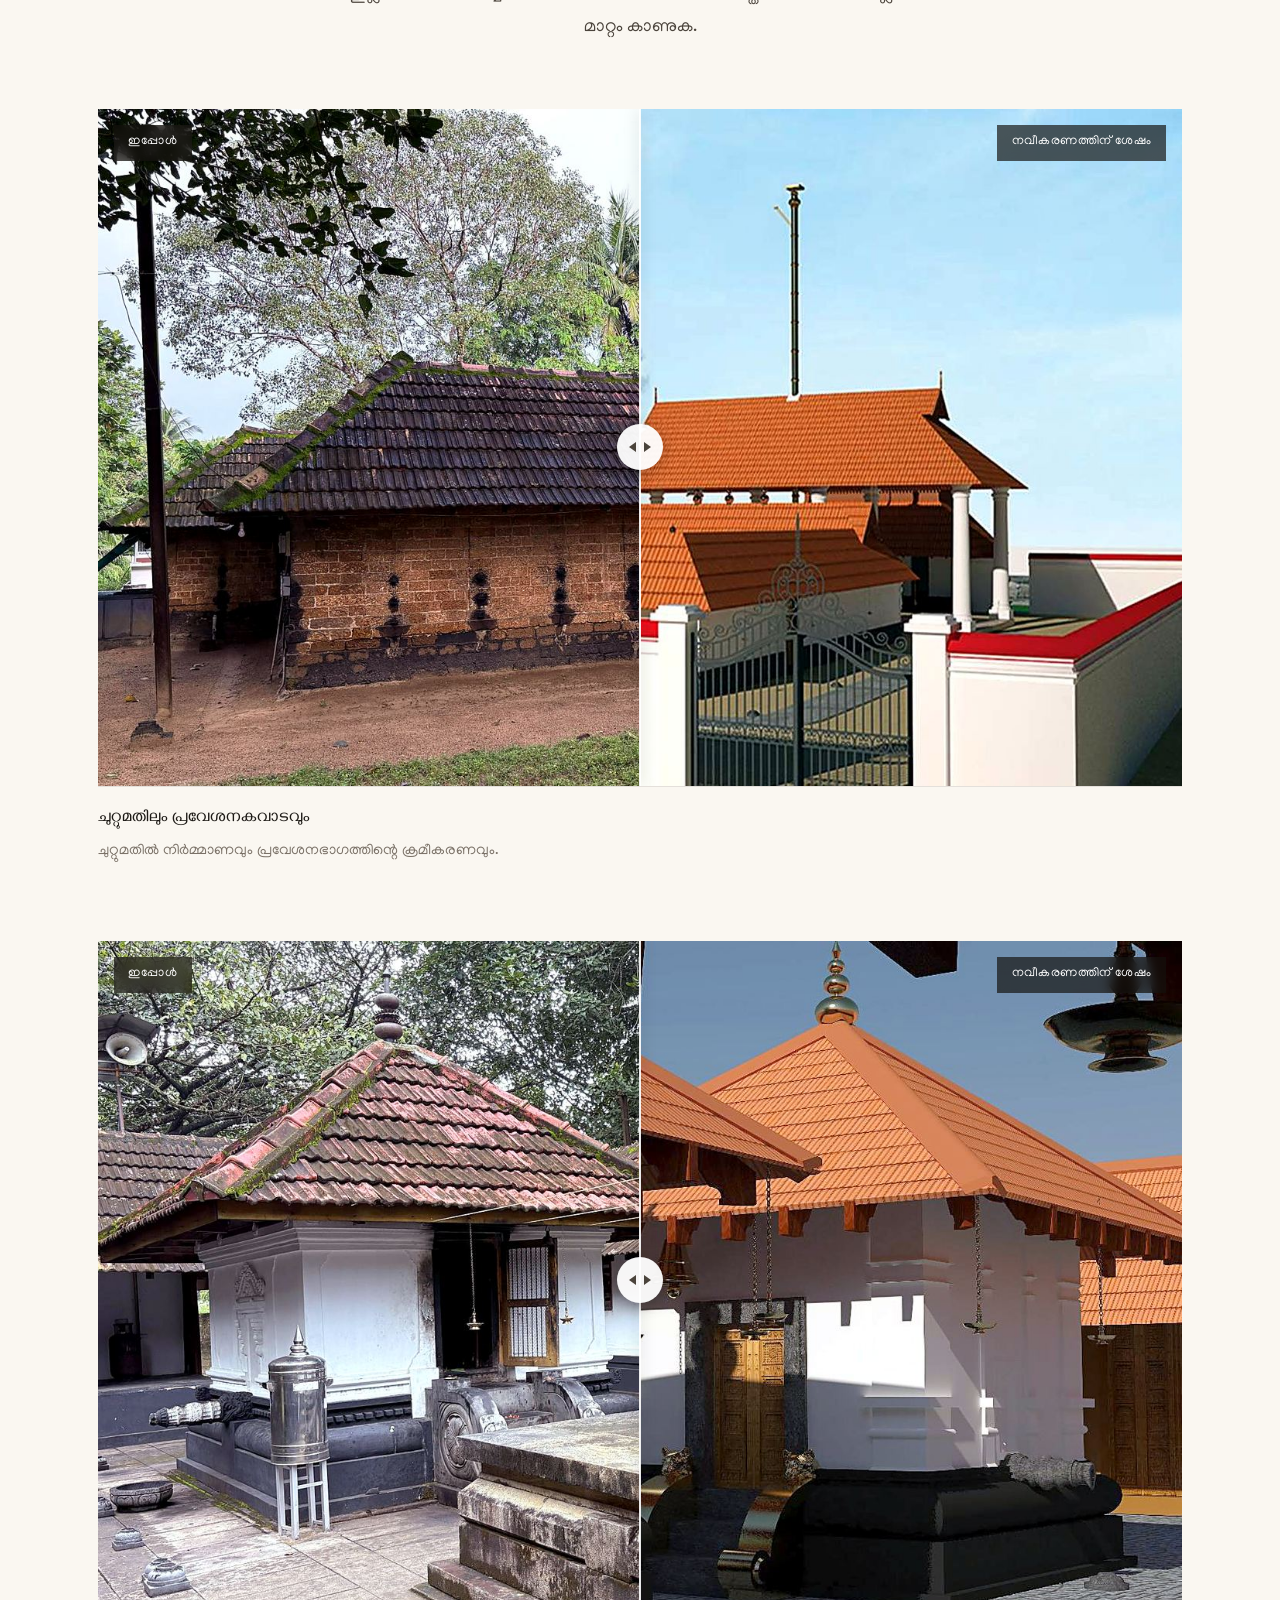
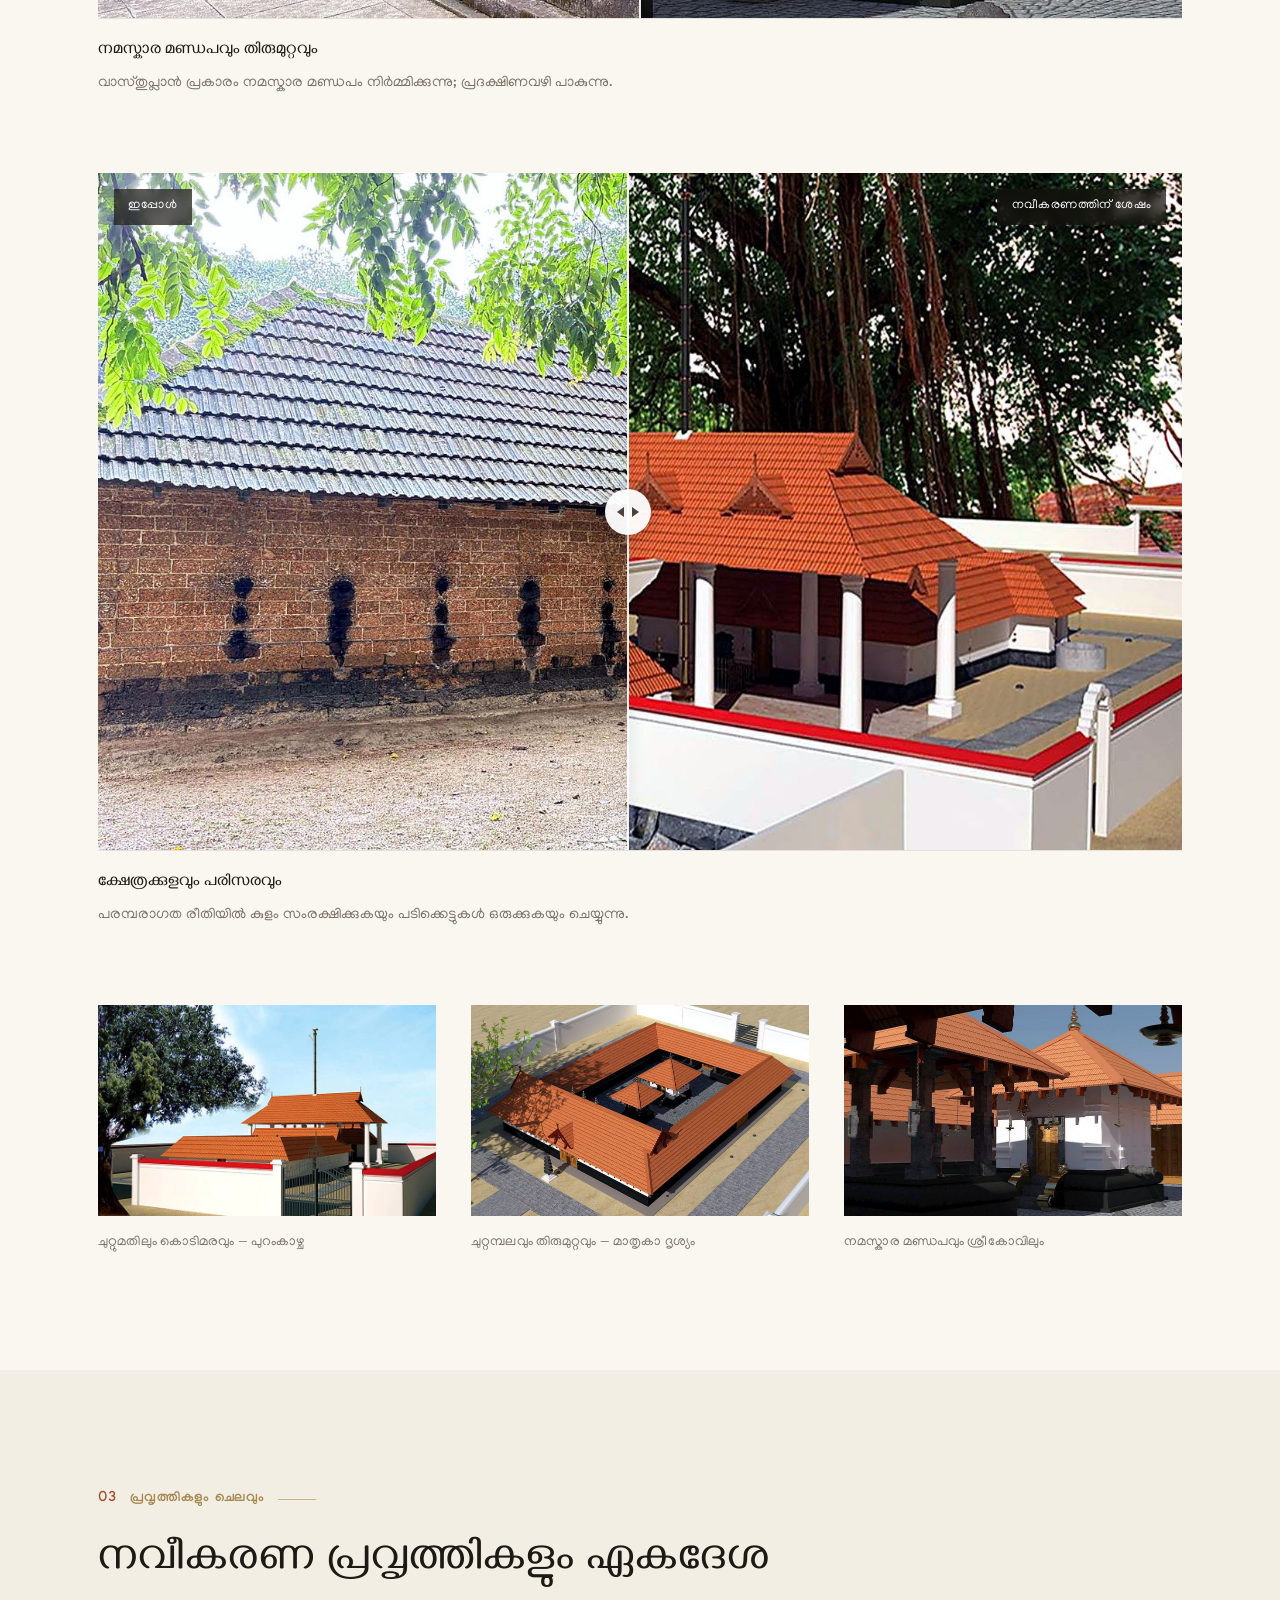
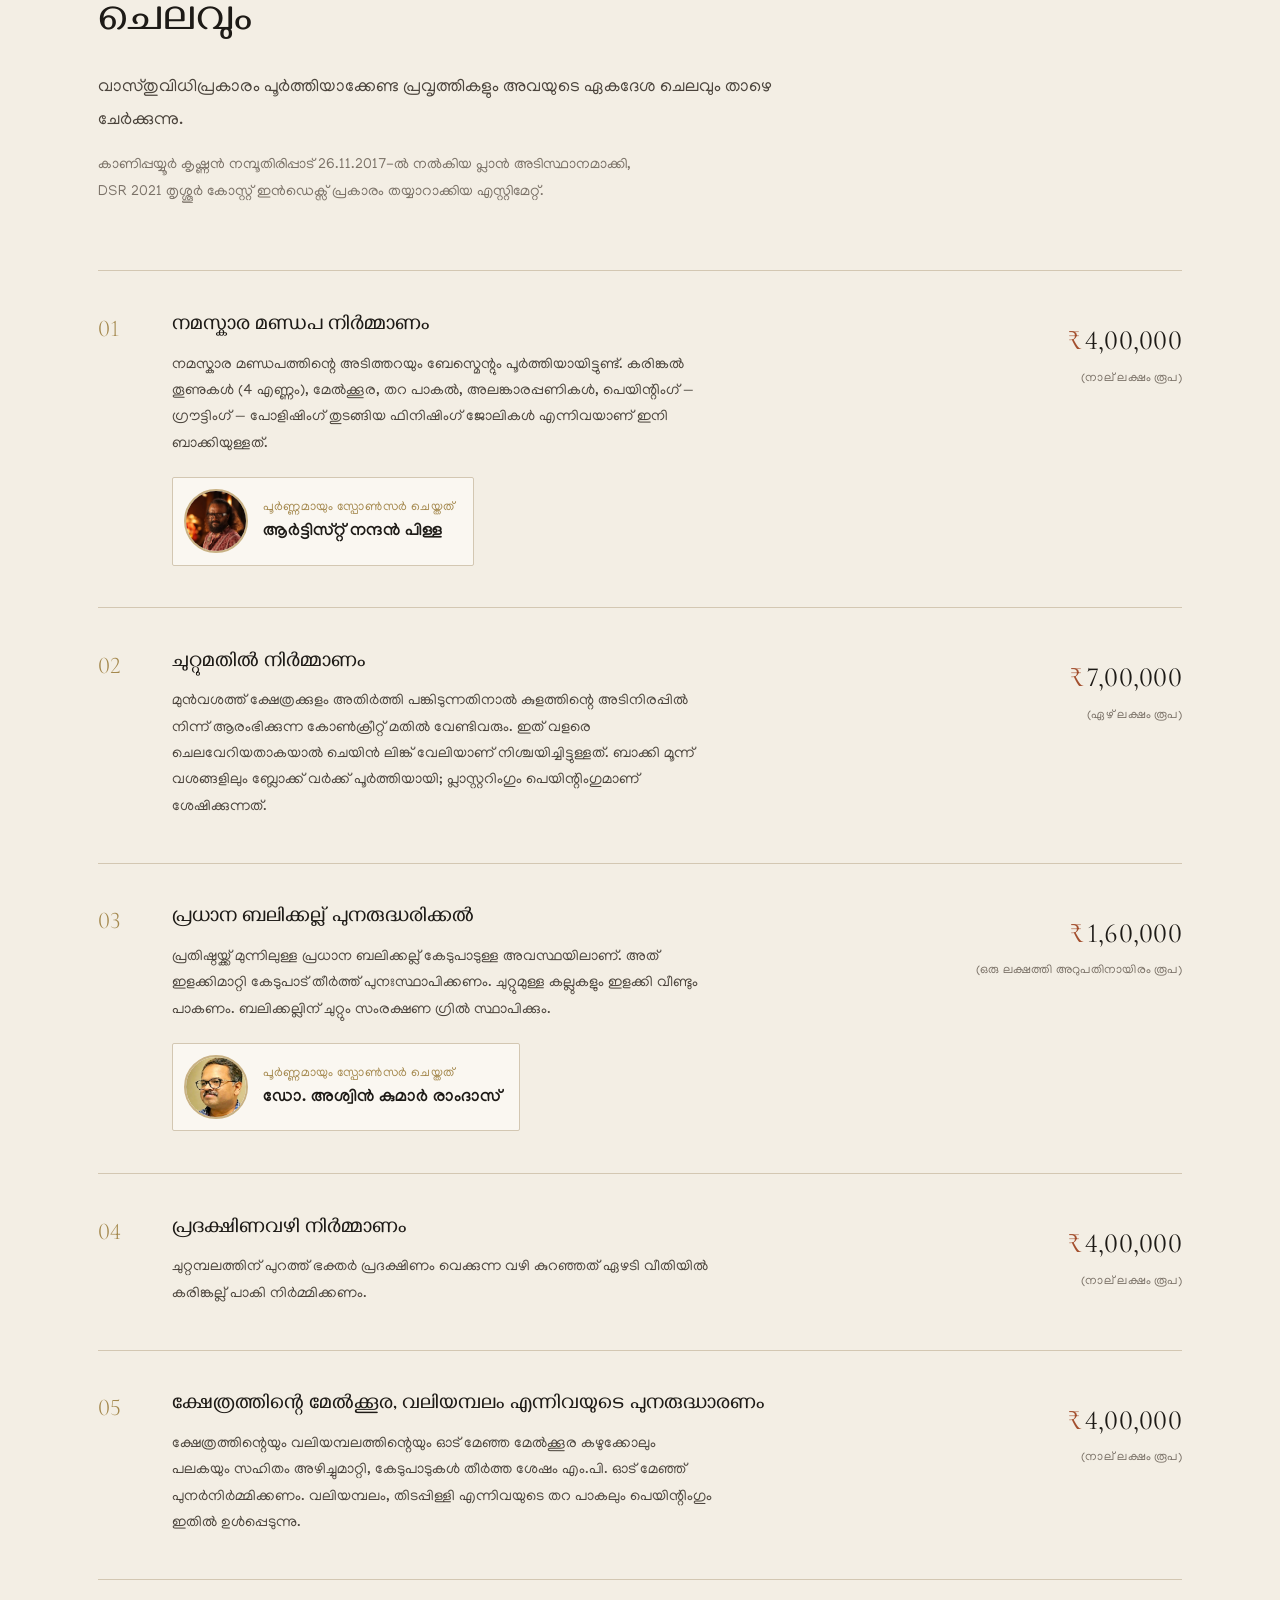
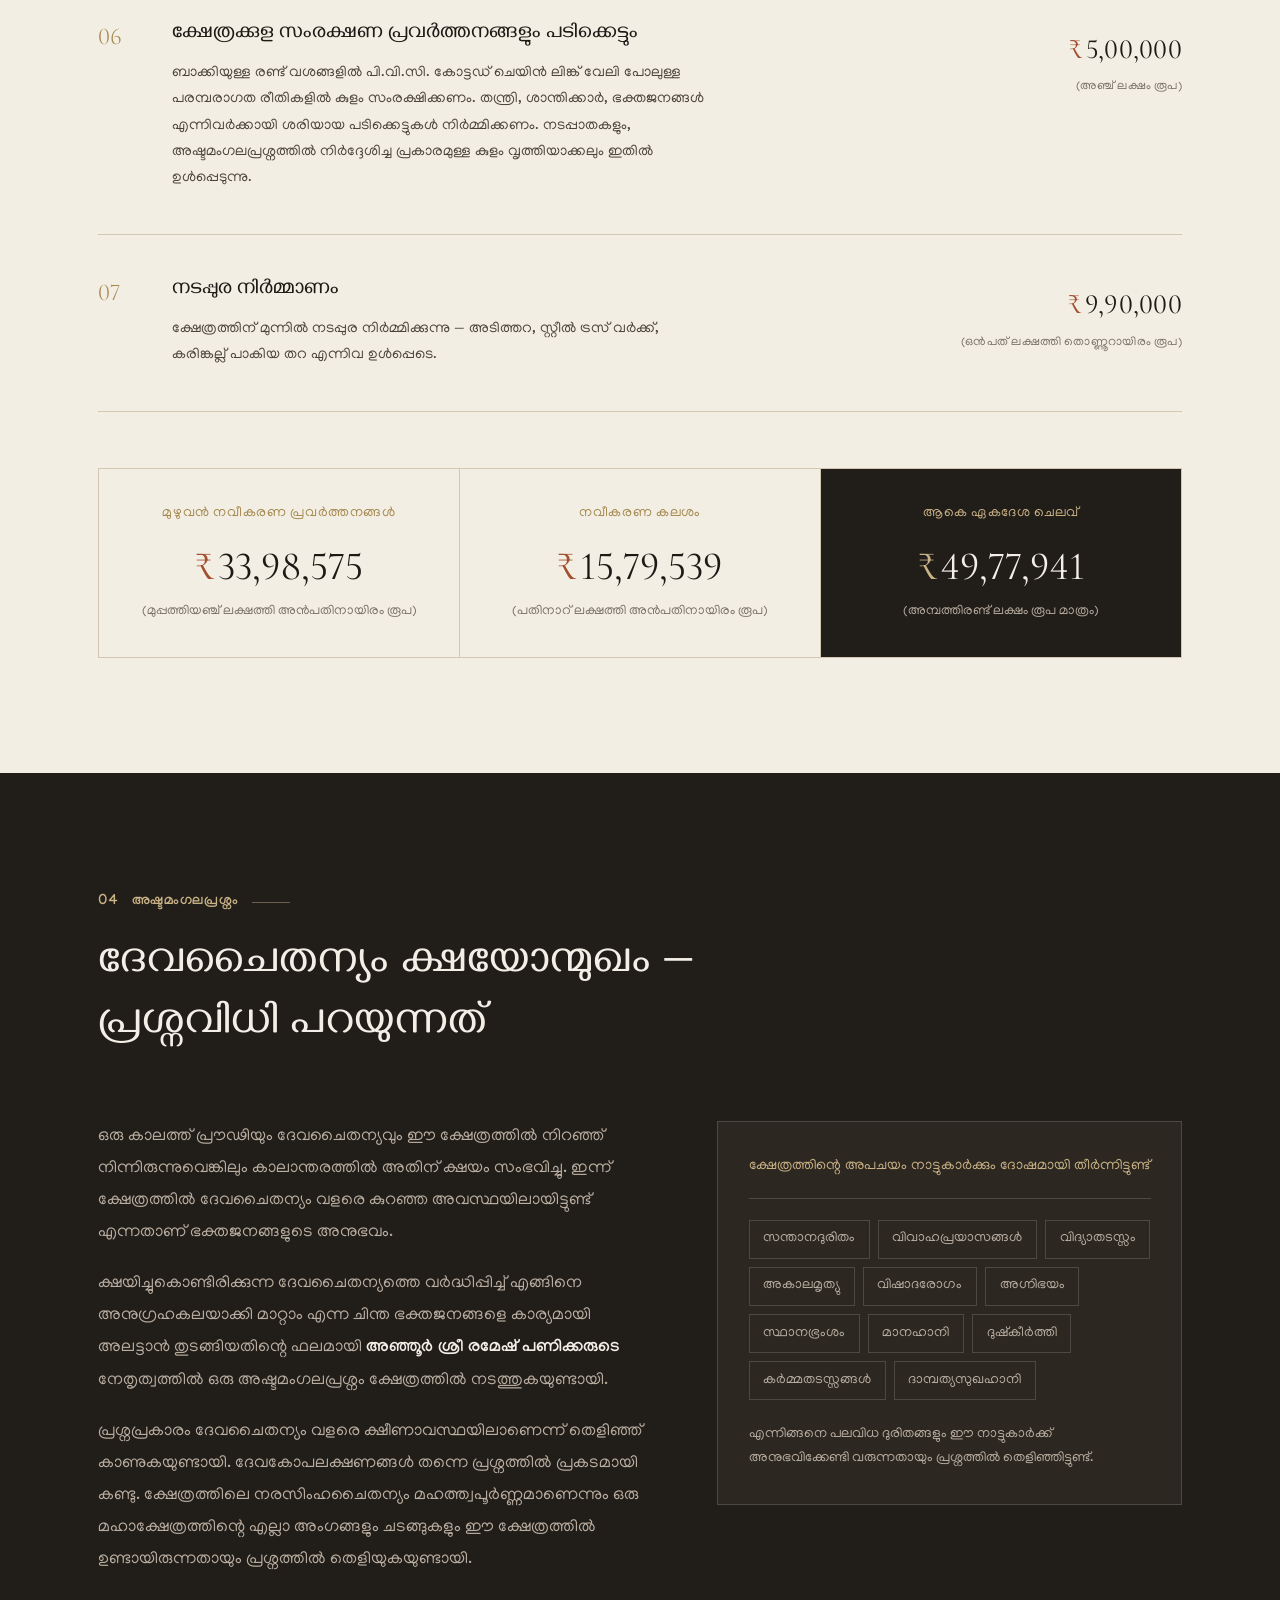
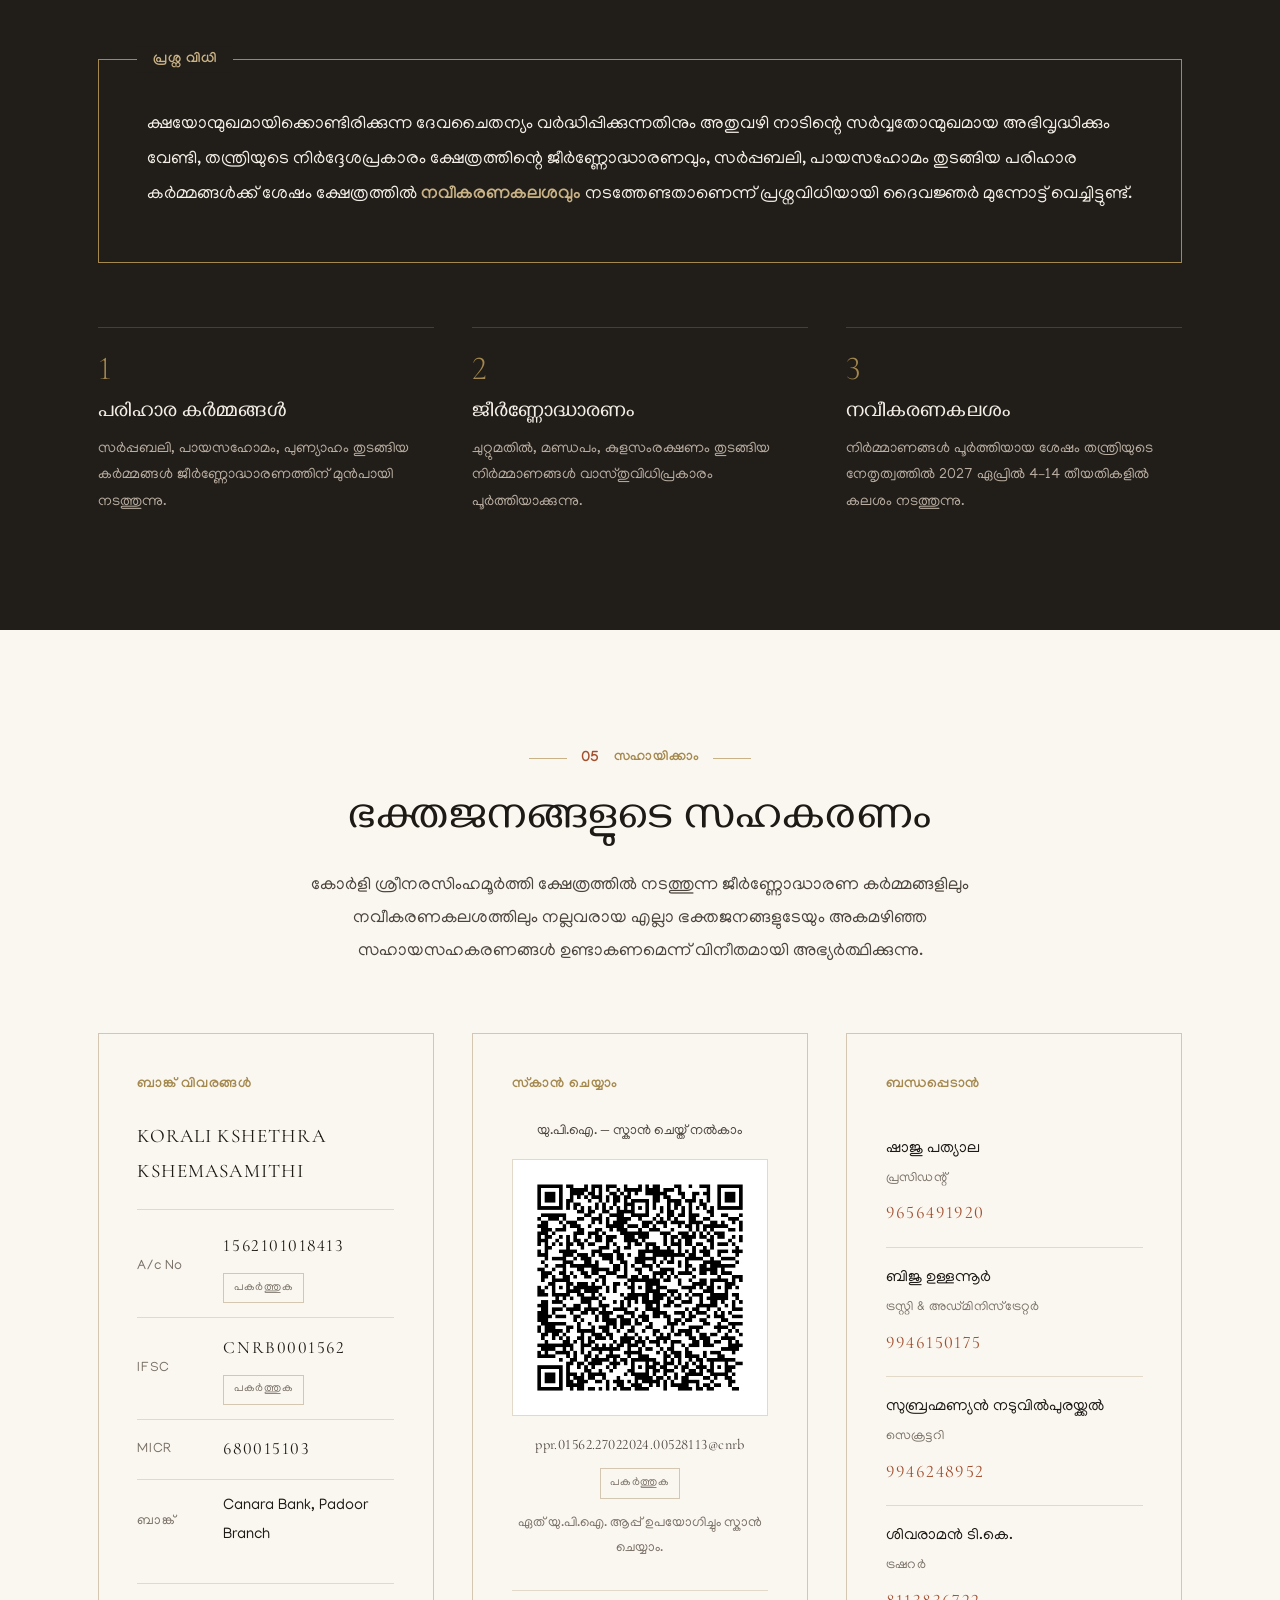
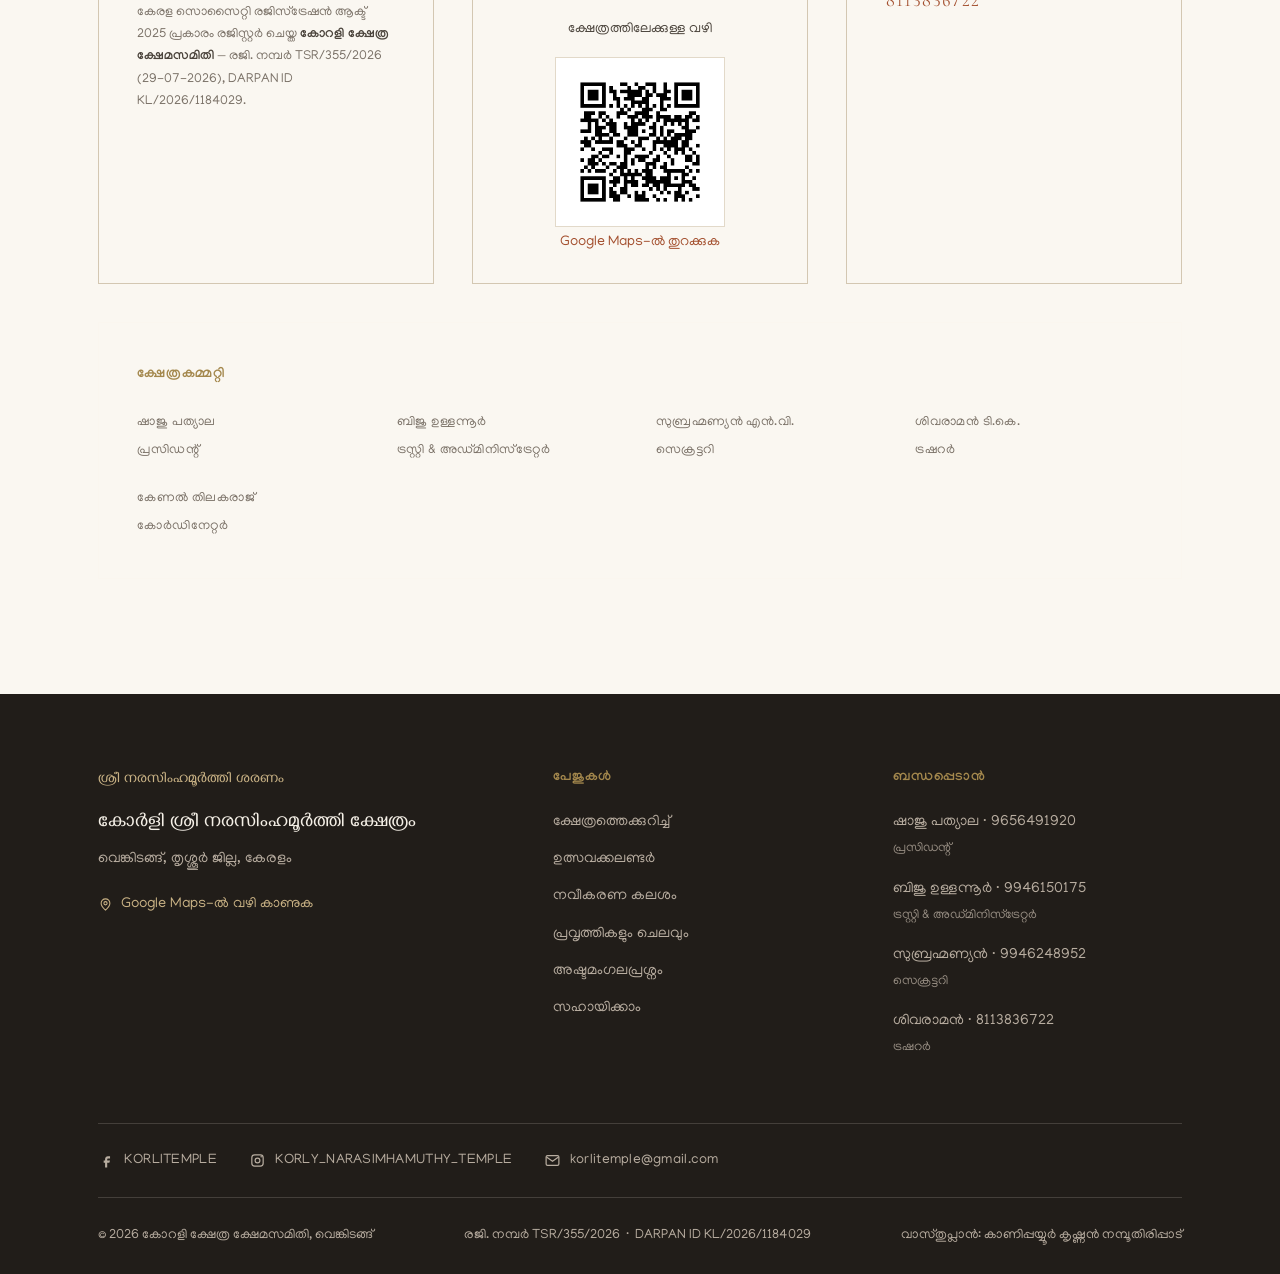
==== commit 2b783e8b: "Add sponsor credits to the Namaskara Mandapam and Balikkallu works Two devotees have sponsored renov" ====
--- a/Code/renovation.html
+++ b/Code/renovation.html
@@ -427,6 +427,14 @@
           <h3><span lang="ml">നമസ്കാര മണ്ഡപ നിർമ്മാണം</span><span lang="en">Namaskara Mandapam construction</span></h3>
           <p><span lang="ml">നമസ്കാര മണ്ഡപത്തിന്റെ അടിത്തറയും ബേസ്മെന്റും പൂർത്തിയായിട്ടുണ്ട്. കരിങ്കൽ തൂണുകൾ (4 എണ്ണം), മേൽക്കൂര, തറ പാകൽ, അലങ്കാരപ്പണികൾ, പെയിന്റിംഗ് — ഗ്രൗട്ടിംഗ് — പോളിഷിംഗ് തുടങ്ങിയ ഫിനിഷിംഗ് ജോലികൾ എന്നിവയാണ് ഇനി ബാക്കിയുള്ളത്.</span>
              <span lang="en">The foundation and basement for the Namaskara Mandapam are complete. What remains is four karinkallu pillars, the roof, flooring, ornamental work, and finishing such as painting, grouting and polishing.</span></p>
+          <div class="work__sponsor">
+            <img src="assets/img/sponsor-nandan-pillai.jpg" width="533" height="800" loading="lazy"
+                 alt="ആർട്ടിസ്റ്റ് നന്ദൻ പിള്ള">
+            <div>
+              <span class="work__sponsor-label"><span lang="ml">പൂർണ്ണമായും സ്പോൺസർ ചെയ്തത്</span><span lang="en">Fully sponsored by</span></span>
+              <span class="work__sponsor-name"><span lang="ml">ആർട്ടിസ്റ്റ് നന്ദൻ പിള്ള</span><span lang="en">Artist Nandan Pillai</span></span>
+            </div>
+          </div>
         </div>
         <div class="work__cost">
           <span class="work__amt"><span class="work__cur">₹</span>4,00,000</span>
@@ -451,6 +459,14 @@
           <h3><span lang="ml">പ്രധാന ബലിക്കല്ല് പുനരുദ്ധരിക്കൽ</span><span lang="en">Restoration of the main Balikkallu</span></h3>
           <p><span lang="ml">പ്രതിഷ്ഠയ്ക്ക് മുന്നിലുള്ള പ്രധാന ബലിക്കല്ല് കേടുപാടുള്ള അവസ്ഥയിലാണ്. അത് ഇളക്കിമാറ്റി കേടുപാട് തീർത്ത് പുനഃസ്ഥാപിക്കണം. ചുറ്റുമുള്ള കല്ലുകളും ഇളക്കി വീണ്ടും പാകണം. ബലിക്കല്ലിന് ചുറ്റും സംരക്ഷണ ഗ്രിൽ സ്ഥാപിക്കും.</span>
              <span lang="en">The main Balikkallu in front of the deity is damaged. It must be removed, rectified and refixed, the surrounding stones relaid, and a protective grill fitted around it.</span></p>
+          <div class="work__sponsor">
+            <img src="assets/img/sponsor-ashwin-kumar.jpg" width="387" height="387" loading="lazy"
+                 alt="ഡോ. അശ്വിൻ കുമാർ രാംദാസ്">
+            <div>
+              <span class="work__sponsor-label"><span lang="ml">പൂർണ്ണമായും സ്പോൺസർ ചെയ്തത്</span><span lang="en">Fully sponsored by</span></span>
+              <span class="work__sponsor-name"><span lang="ml">ഡോ. അശ്വിൻ കുമാർ രാംദാസ്</span><span lang="en">Dr. Ashwin Kumar Ramdas</span></span>
+            </div>
+          </div>
         </div>
         <div class="work__cost">
           <span class="work__amt"><span class="work__cur">₹</span>1,60,000</span>
--- a/Code/css/style.css
+++ b/Code/css/style.css
@@ -1166,3 +1166,22 @@
   transition:opacity .25s;
 }
 .ftr a:hover .ftr__c__ro{ opacity:1; }
+
+/* ── sponsor credit inside a work (renovation page) ─────────── */
+.work__sponsor{
+  display:flex; align-items:center; gap:.95rem;
+  width:fit-content; max-width:100%;
+  margin-top:1.2rem; padding:.7rem 1.15rem .7rem .7rem;
+  background:var(--paper); border:1px solid var(--line-2); border-radius:var(--radius);
+}
+.work__sponsor img{
+  /* portraits arrive in mixed shapes; 20% keeps a tall photo's face in the circle */
+  flex:0 0 auto; width:64px; height:64px; border-radius:50%;
+  object-fit:cover; object-position:50% 20%;
+  border:2px solid var(--gold-soft);
+}
+.work__sponsor-label{ display:block; font-size:.8rem; letter-spacing:.045em; color:var(--gold); }
+.work__sponsor-name{
+  display:block; font-family:var(--f-display); font-size:1.08rem; font-weight:700;
+  line-height:1.4; color:var(--ink);
+}
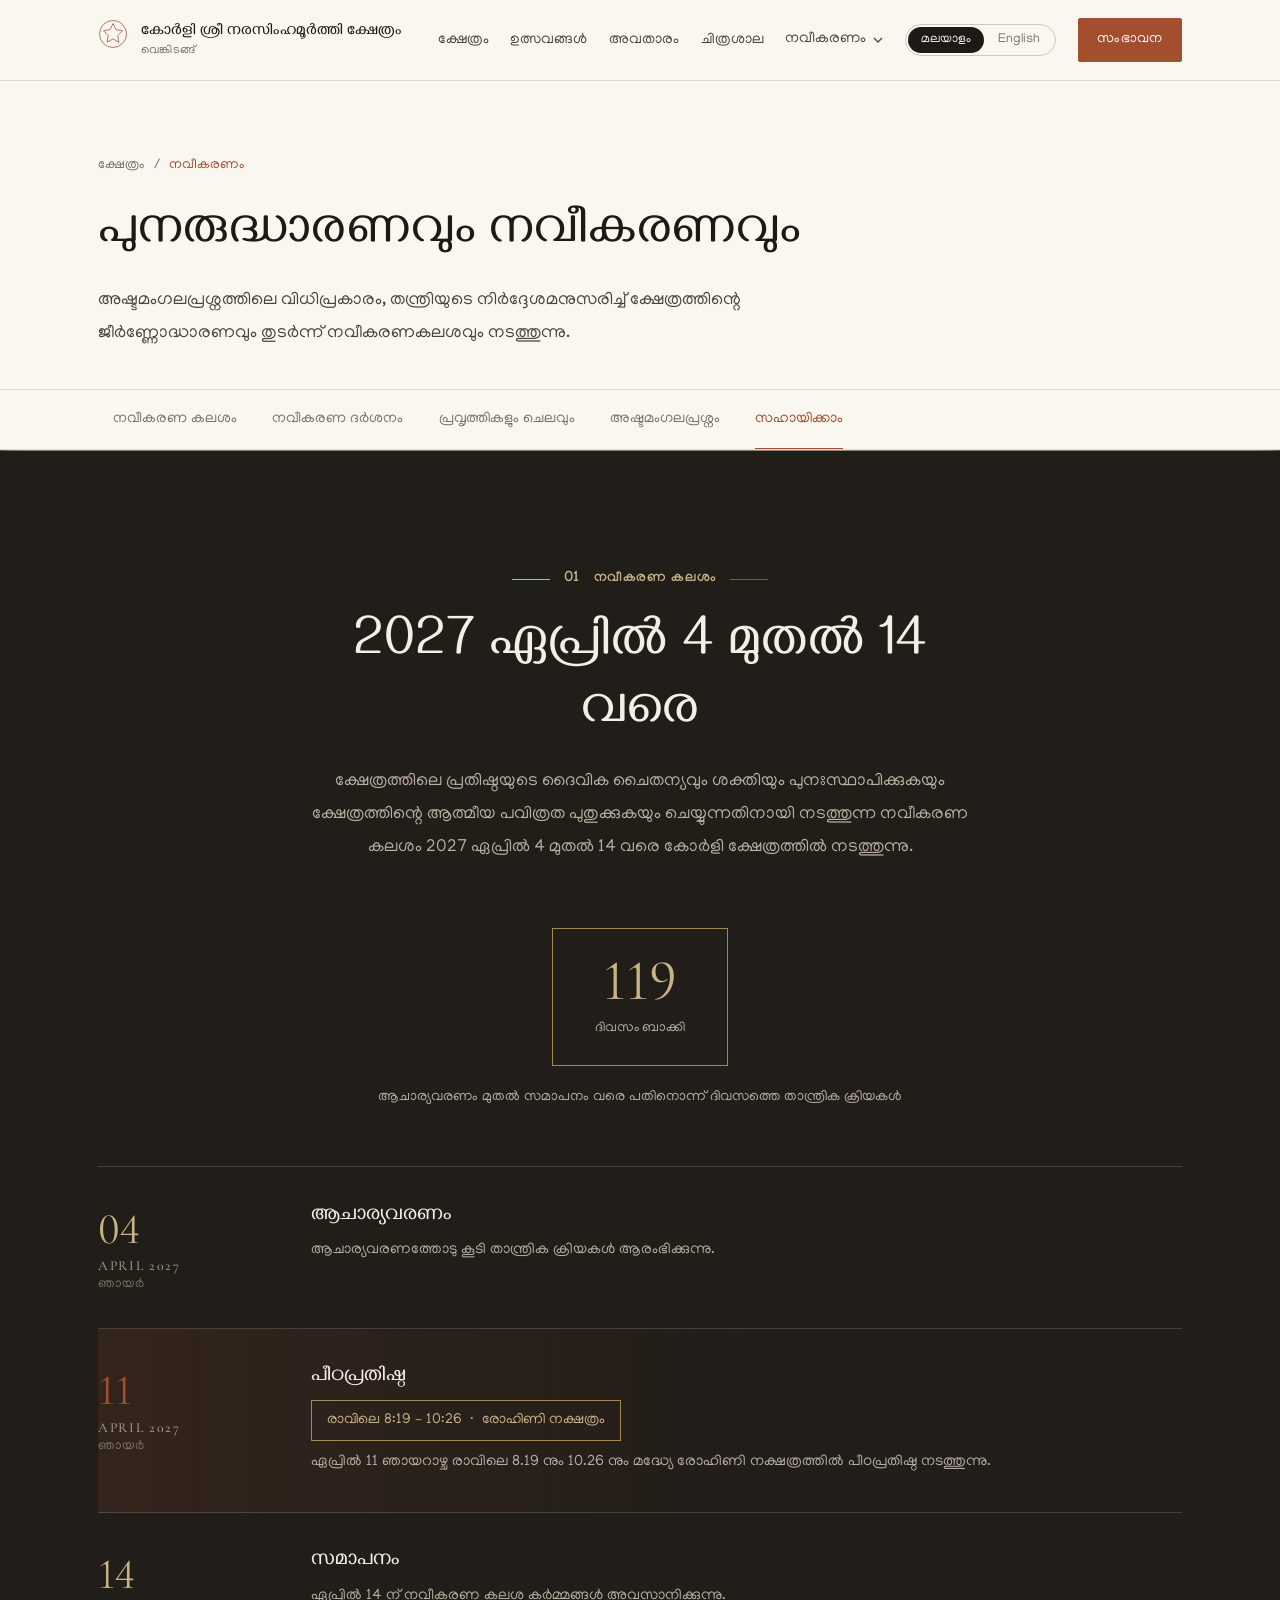
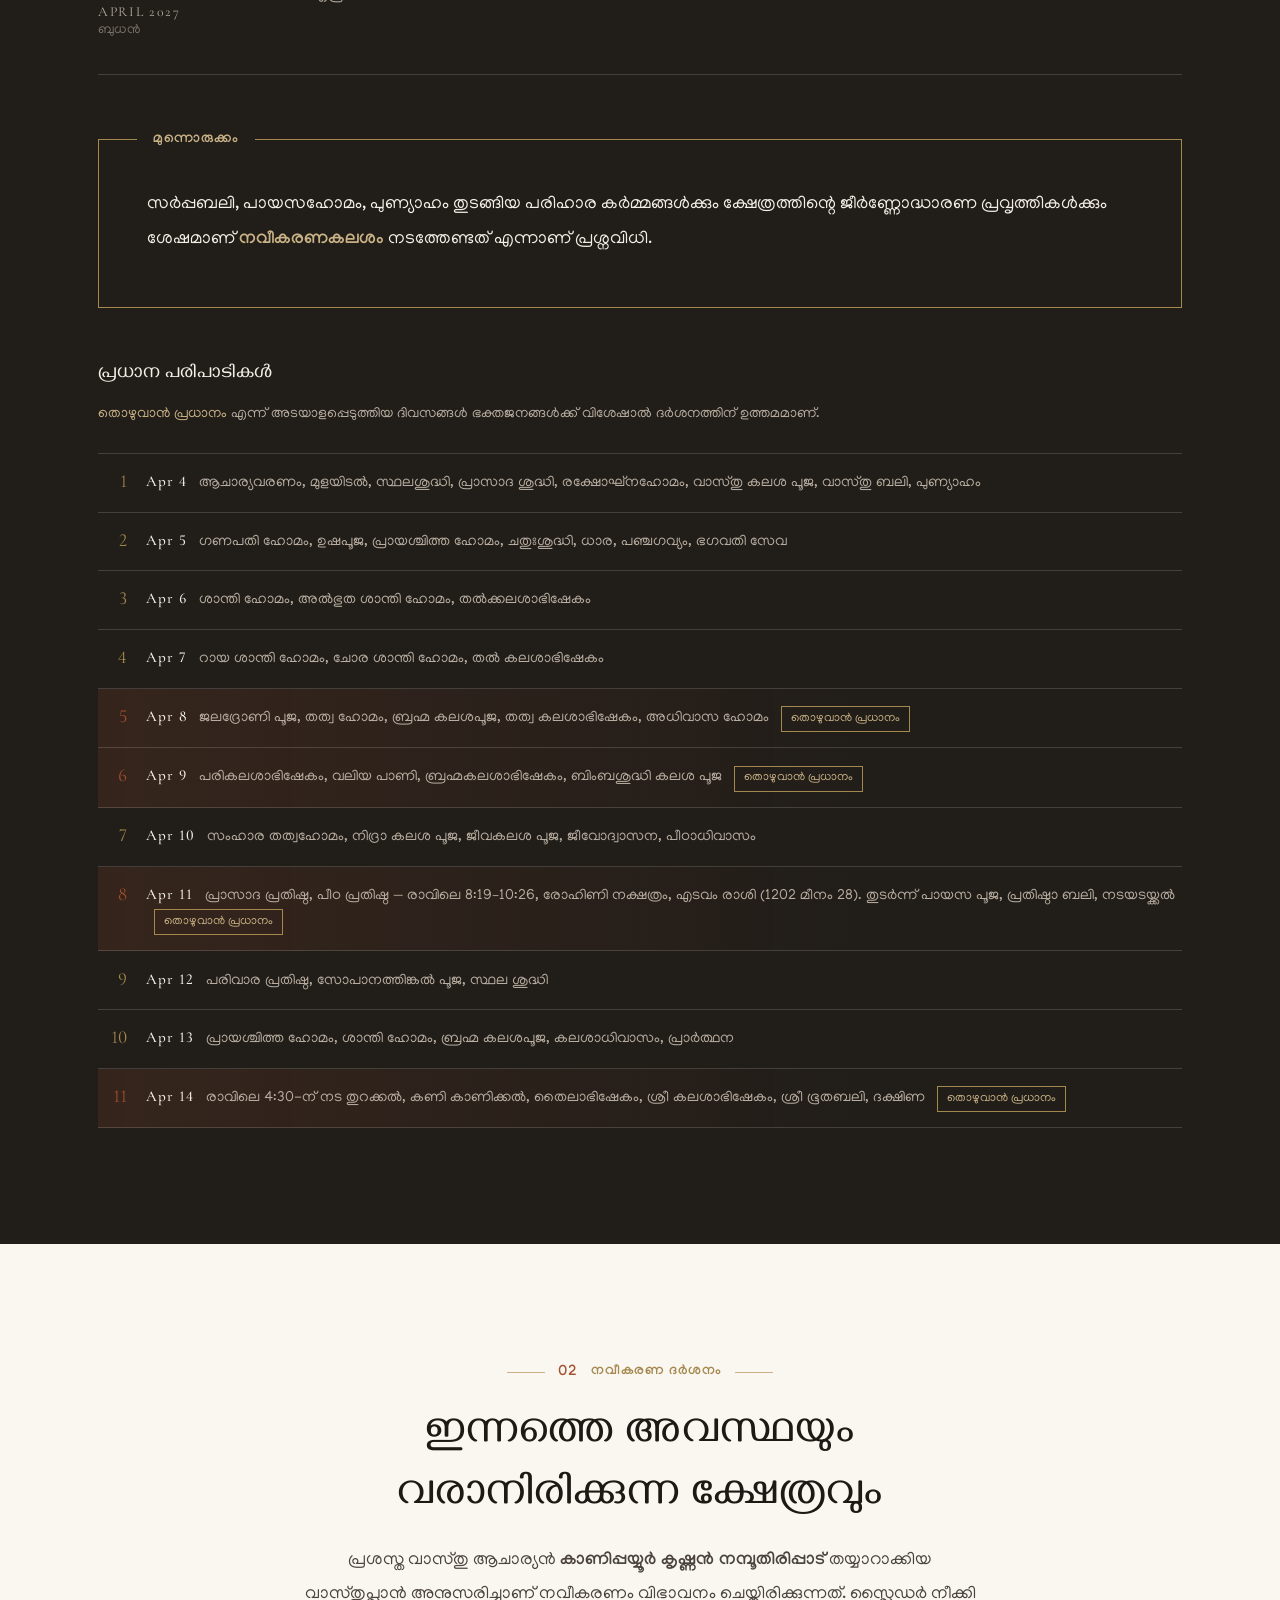
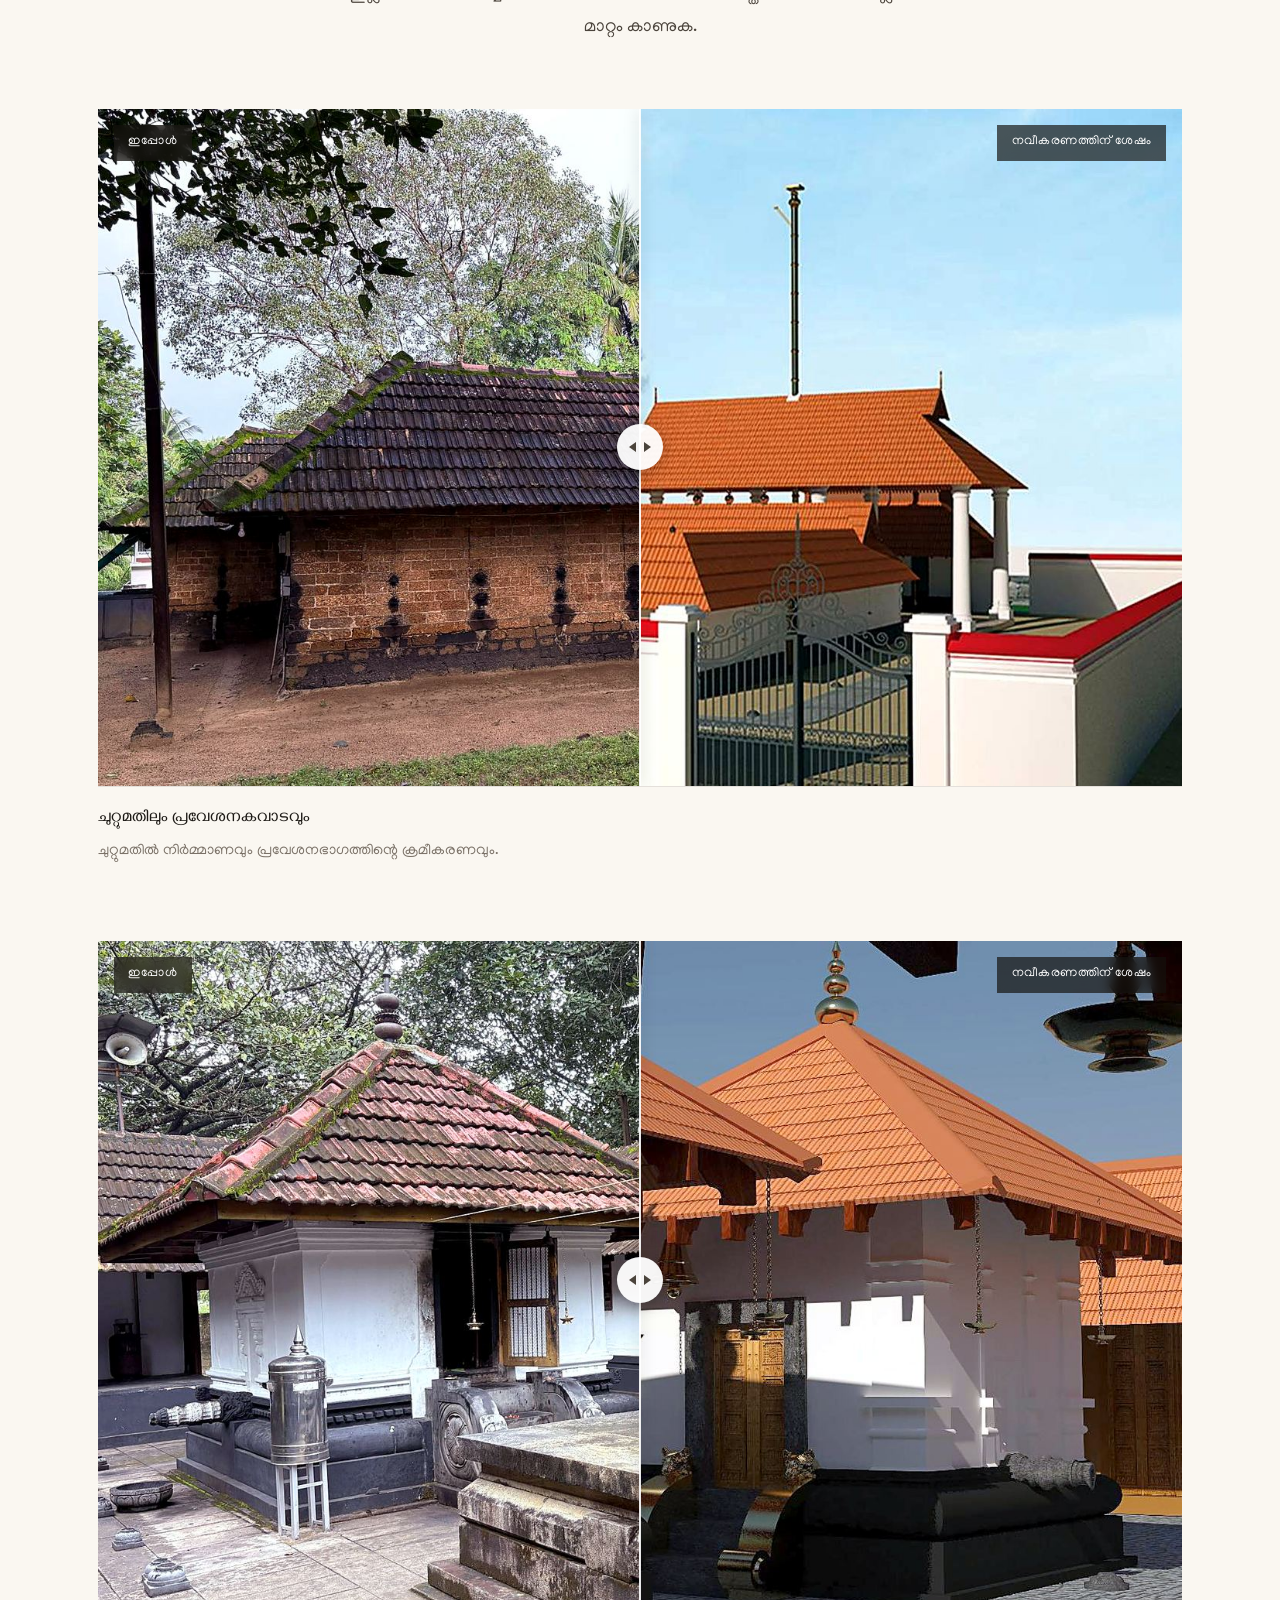
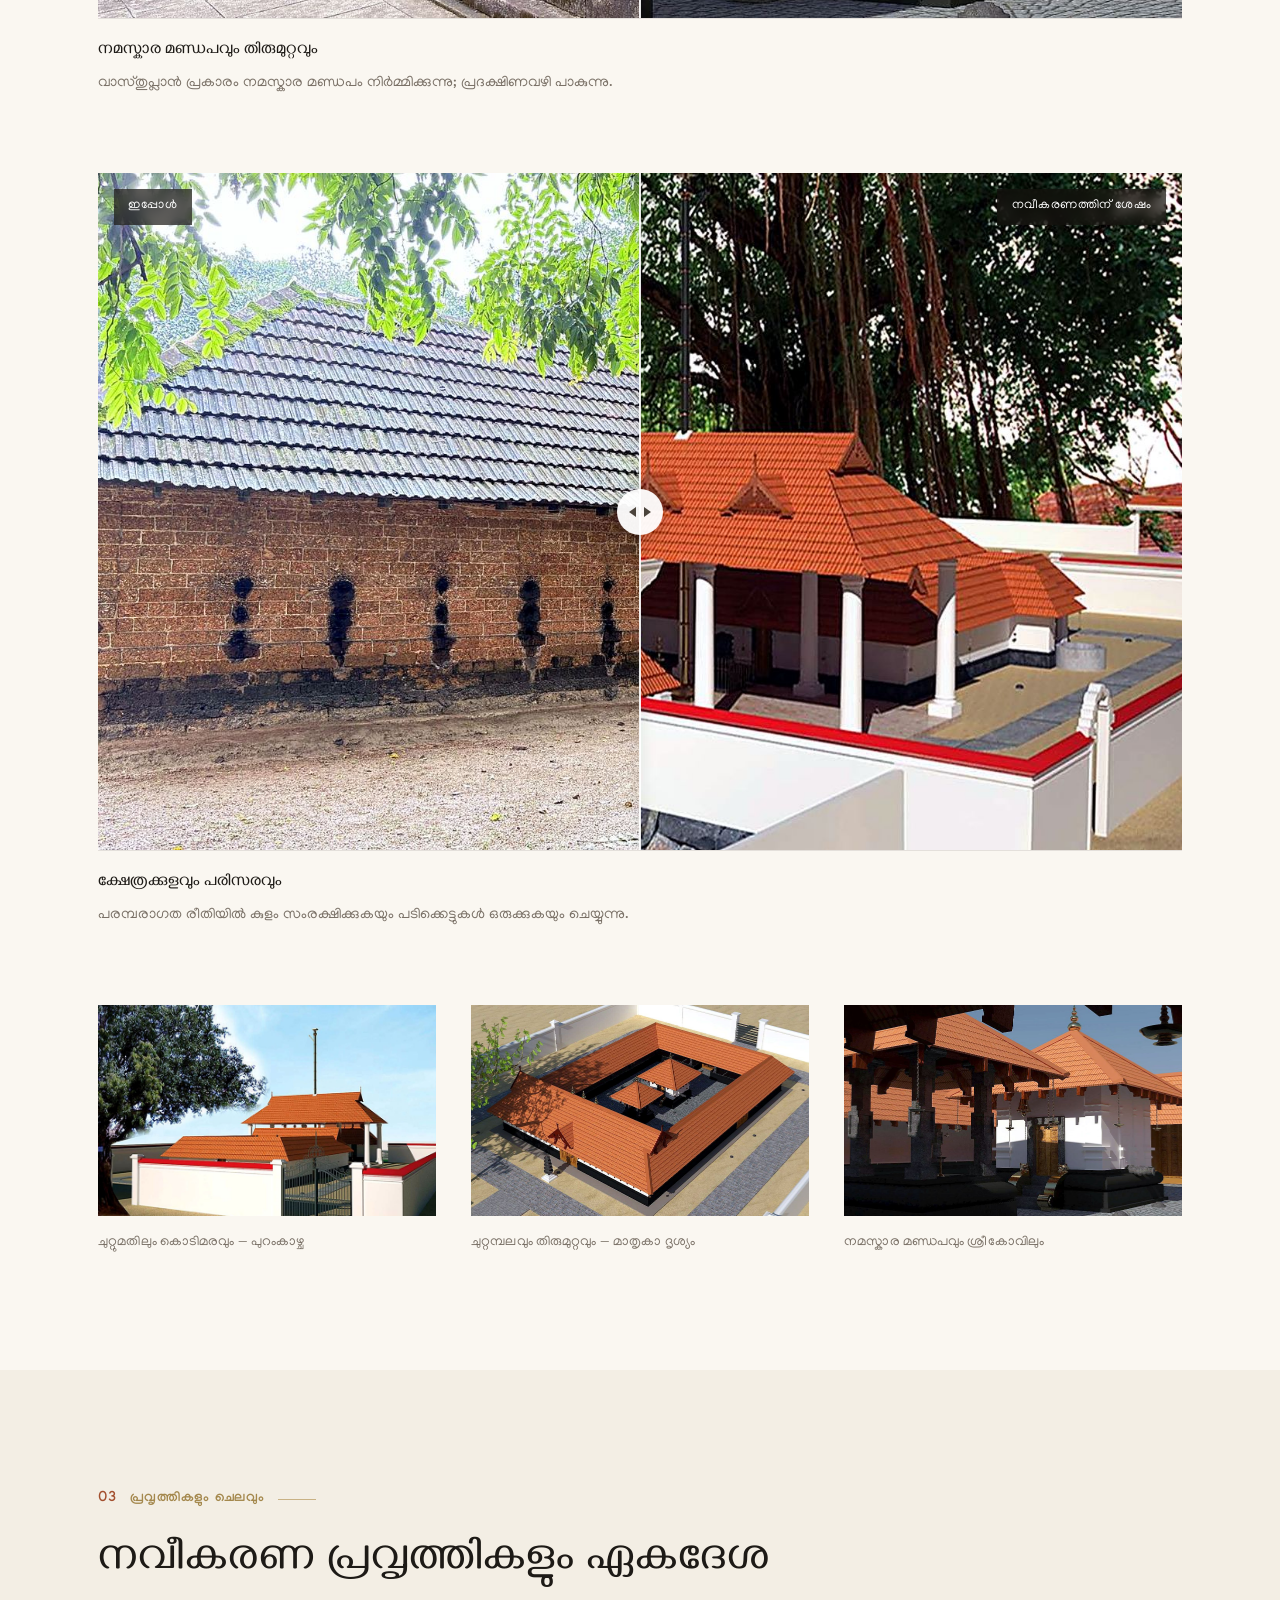
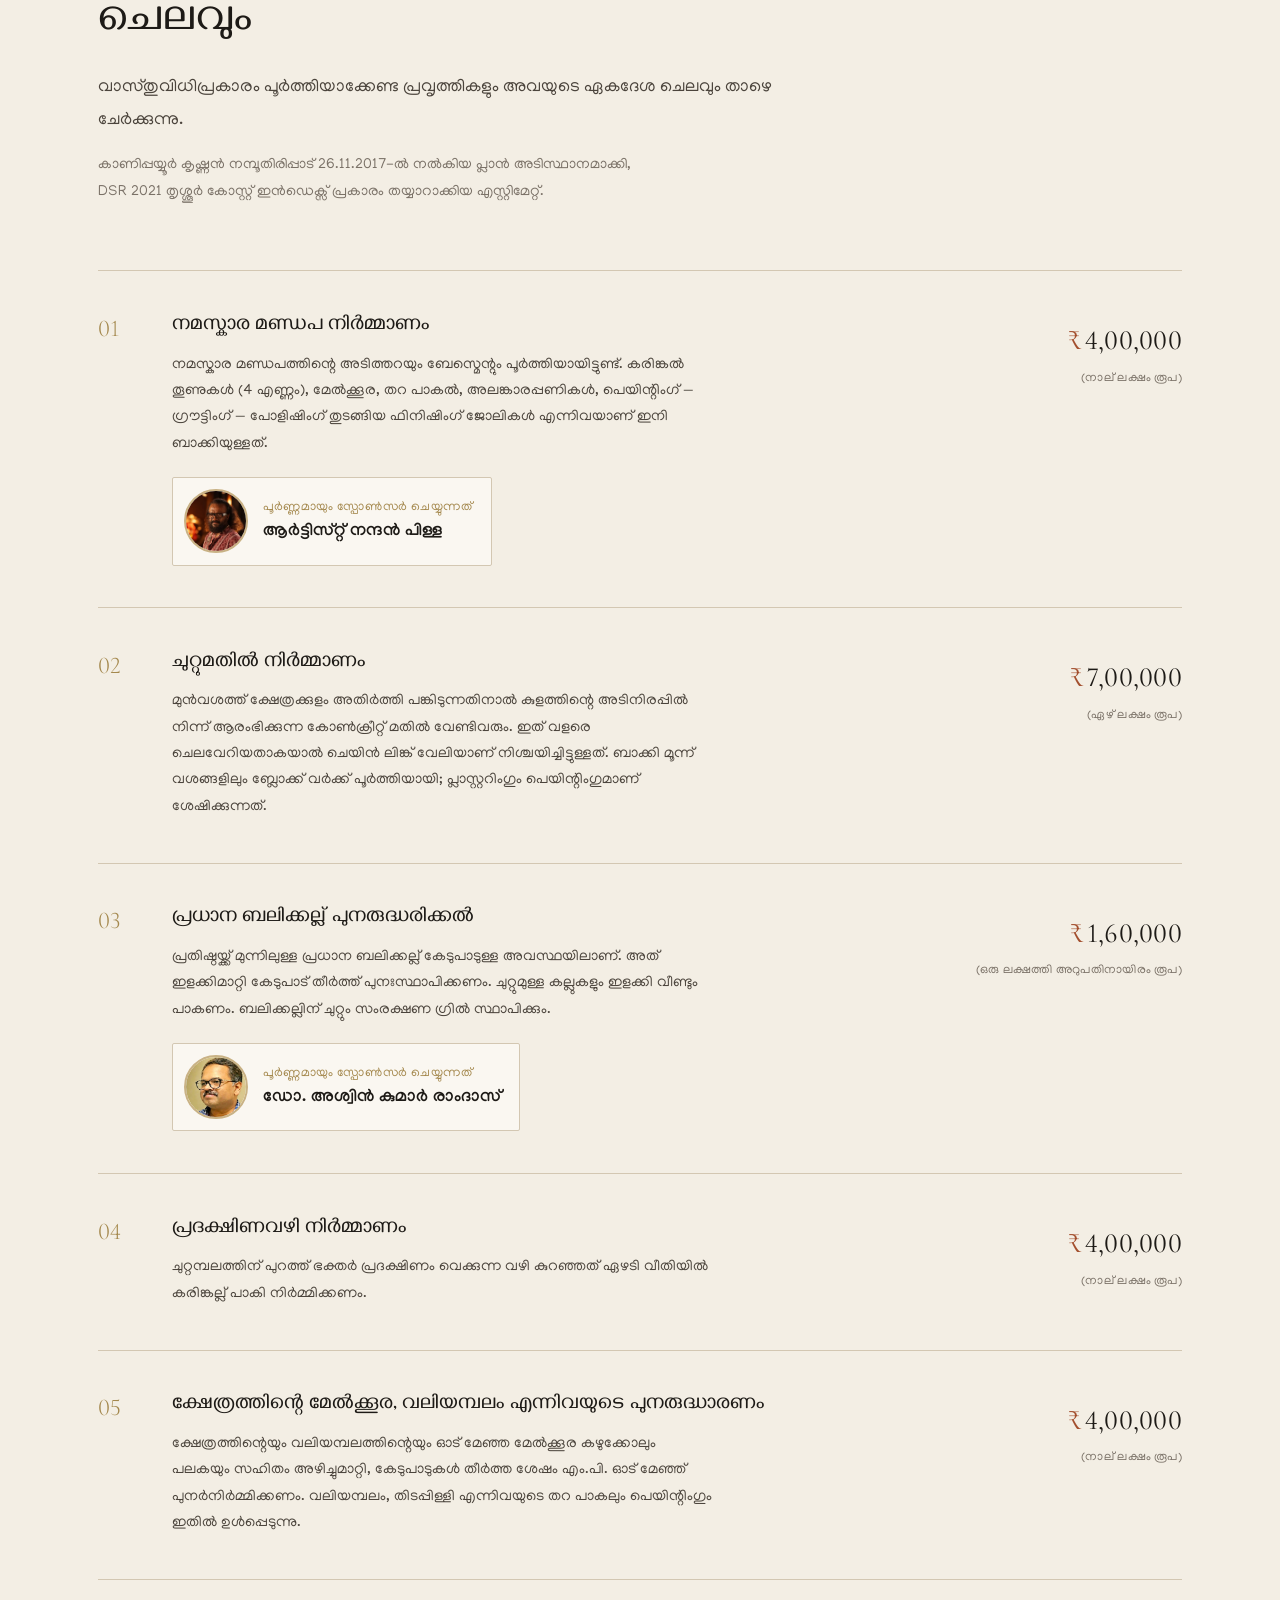
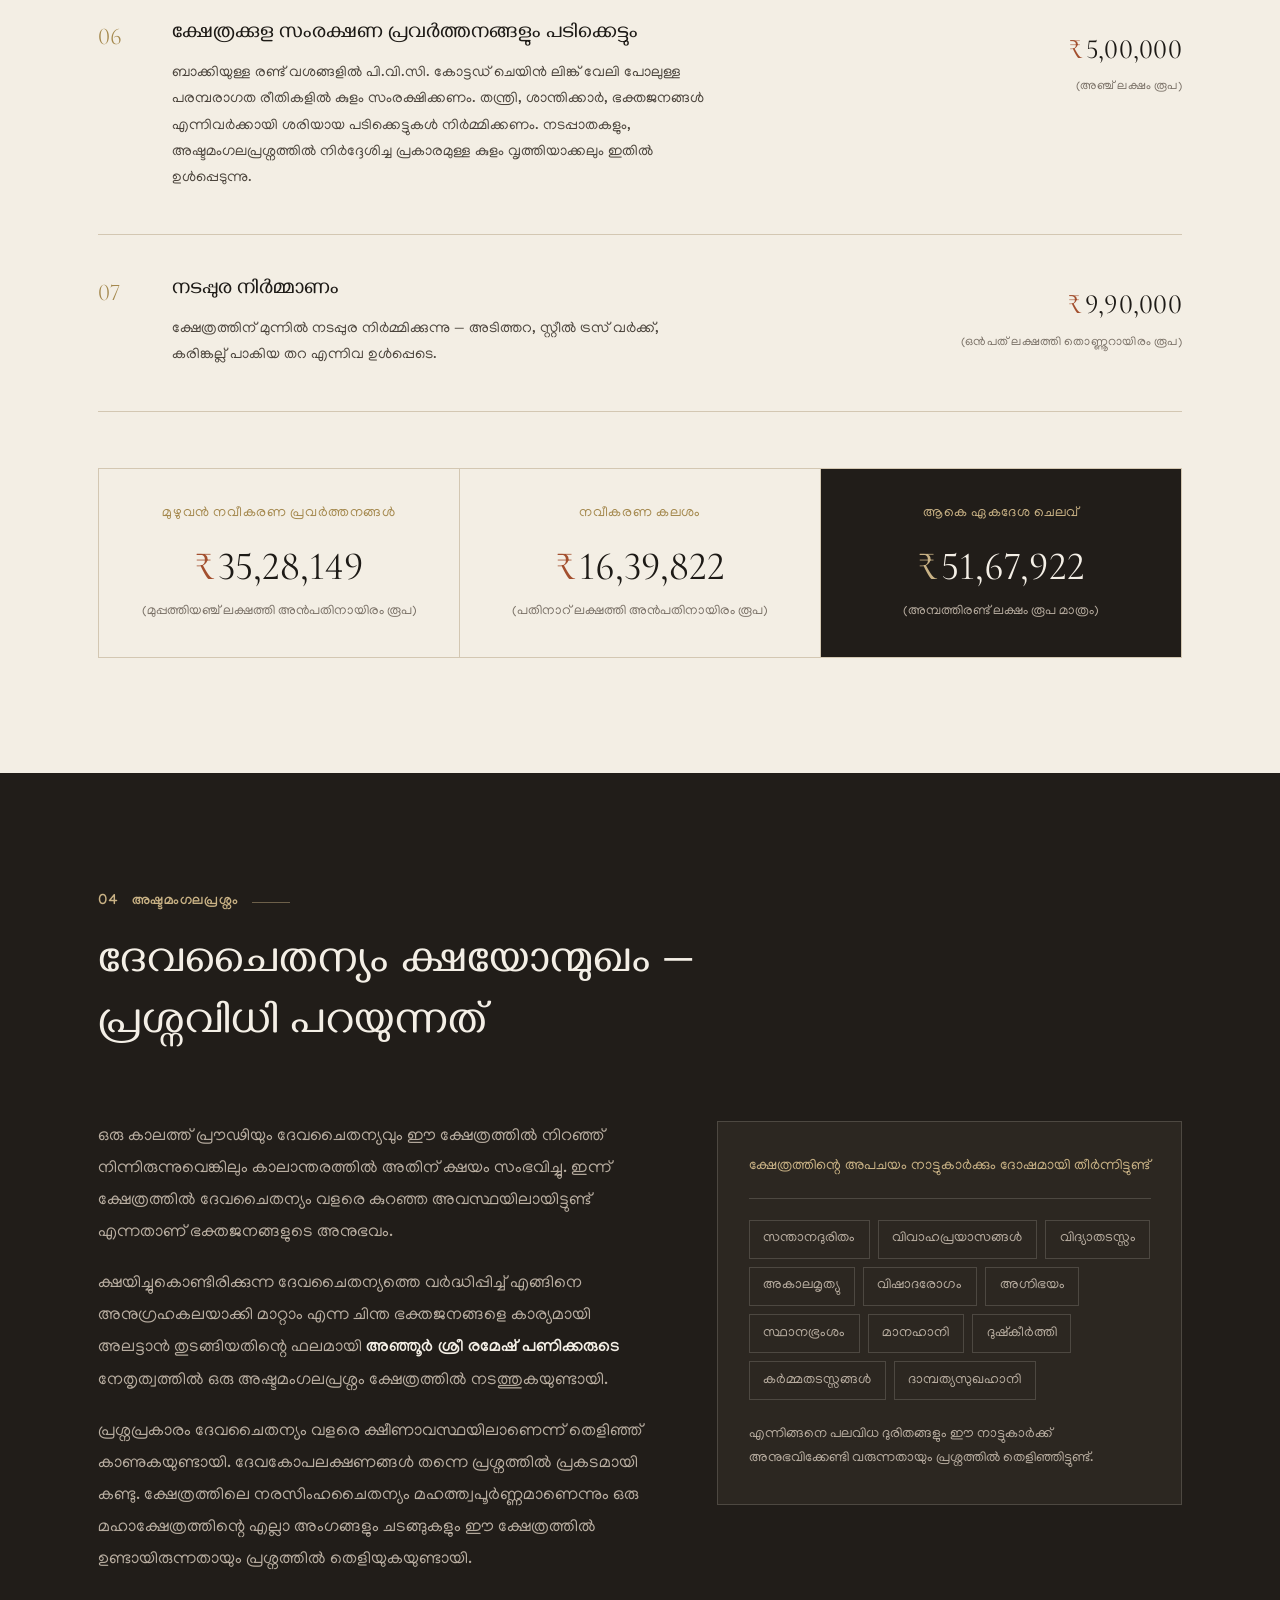
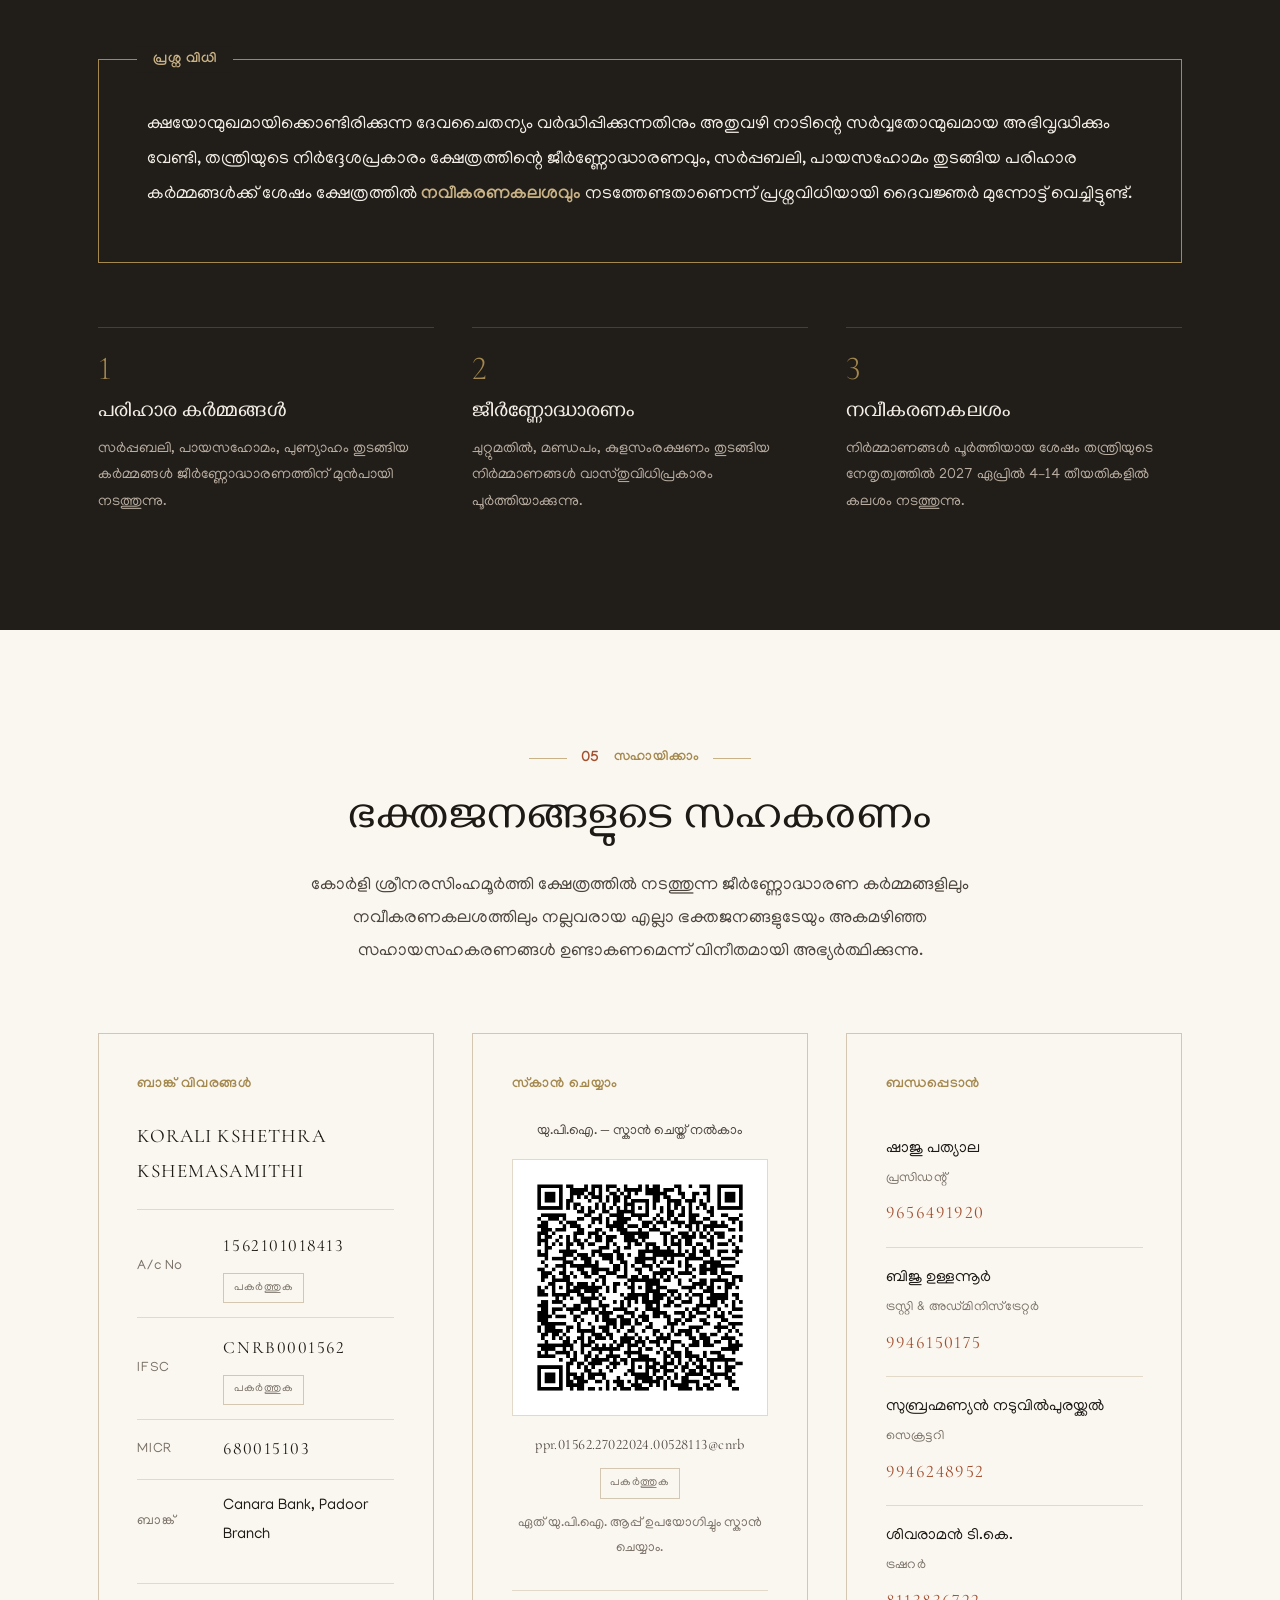
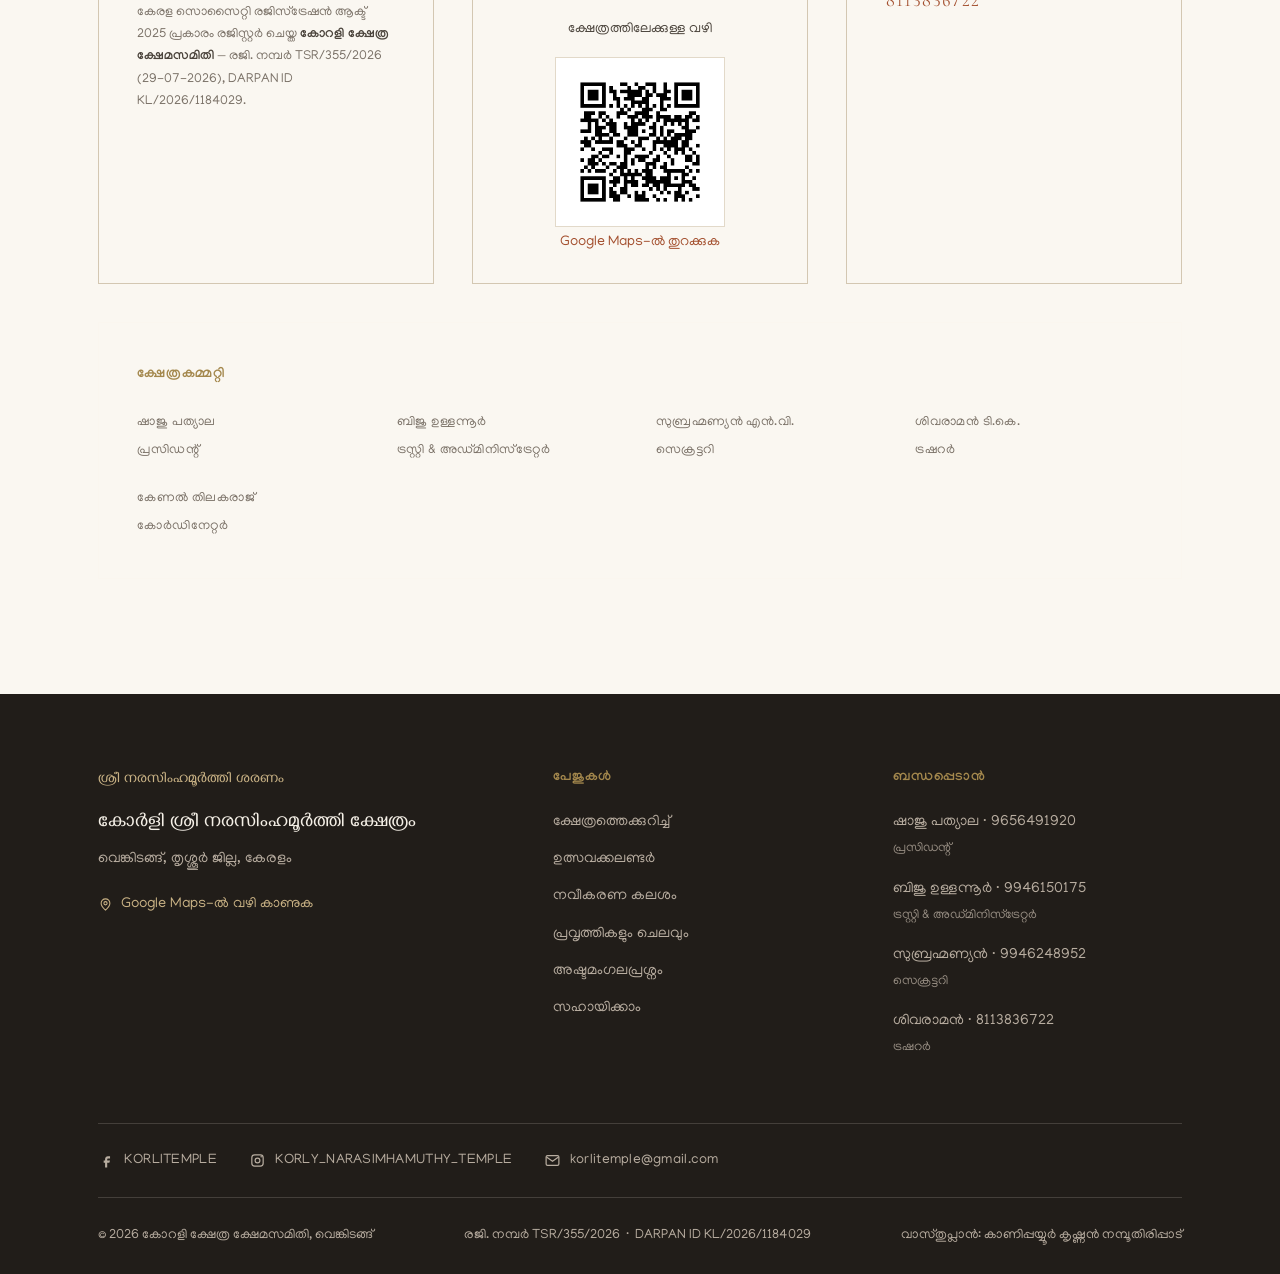
==== commit 39a503e1: "Change the sponsor label to ചെയ്യുന്നത് Co-Authored-By: Claude Opus 5.5 <noreply@anthropic.com>" ====
--- a/Code/renovation.html
+++ b/Code/renovation.html
@@ -431,7 +431,7 @@
             <img src="assets/img/sponsor-nandan-pillai.jpg" width="533" height="800" loading="lazy"
                  alt="ആർട്ടിസ്റ്റ് നന്ദൻ പിള്ള">
             <div>
-              <span class="work__sponsor-label"><span lang="ml">പൂർണ്ണമായും സ്പോൺസർ ചെയ്തത്</span><span lang="en">Fully sponsored by</span></span>
+              <span class="work__sponsor-label"><span lang="ml">പൂർണ്ണമായും സ്പോൺസർ ചെയ്യുന്നത്</span><span lang="en">Fully sponsored by</span></span>
               <span class="work__sponsor-name"><span lang="ml">ആർട്ടിസ്റ്റ് നന്ദൻ പിള്ള</span><span lang="en">Artist Nandan Pillai</span></span>
             </div>
           </div>
@@ -463,7 +463,7 @@
             <img src="assets/img/sponsor-ashwin-kumar.jpg" width="387" height="387" loading="lazy"
                  alt="ഡോ. അശ്വിൻ കുമാർ രാംദാസ്">
             <div>
-              <span class="work__sponsor-label"><span lang="ml">പൂർണ്ണമായും സ്പോൺസർ ചെയ്തത്</span><span lang="en">Fully sponsored by</span></span>
+              <span class="work__sponsor-label"><span lang="ml">പൂർണ്ണമായും സ്പോൺസർ ചെയ്യുന്നത്</span><span lang="en">Fully sponsored by</span></span>
               <span class="work__sponsor-name"><span lang="ml">ഡോ. അശ്വിൻ കുമാർ രാംദാസ്</span><span lang="en">Dr. Ashwin Kumar Ramdas</span></span>
             </div>
           </div>
